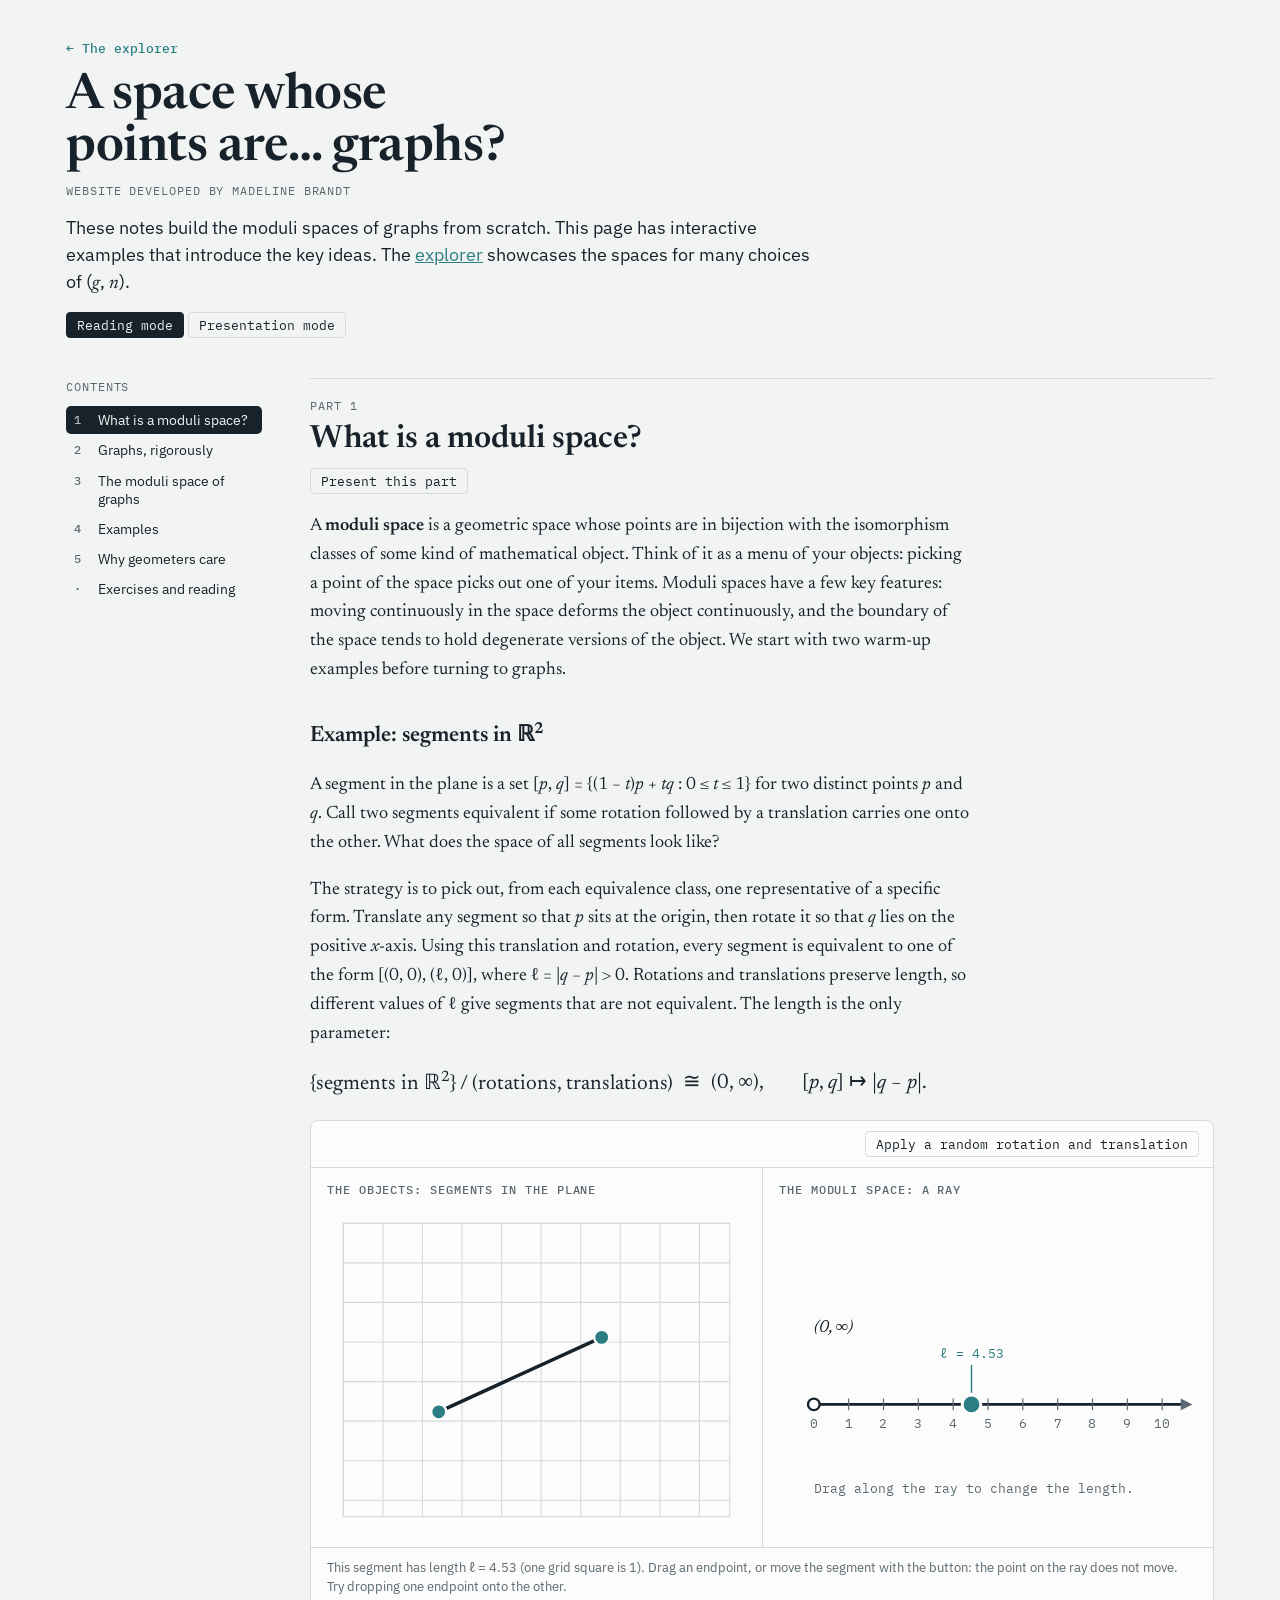
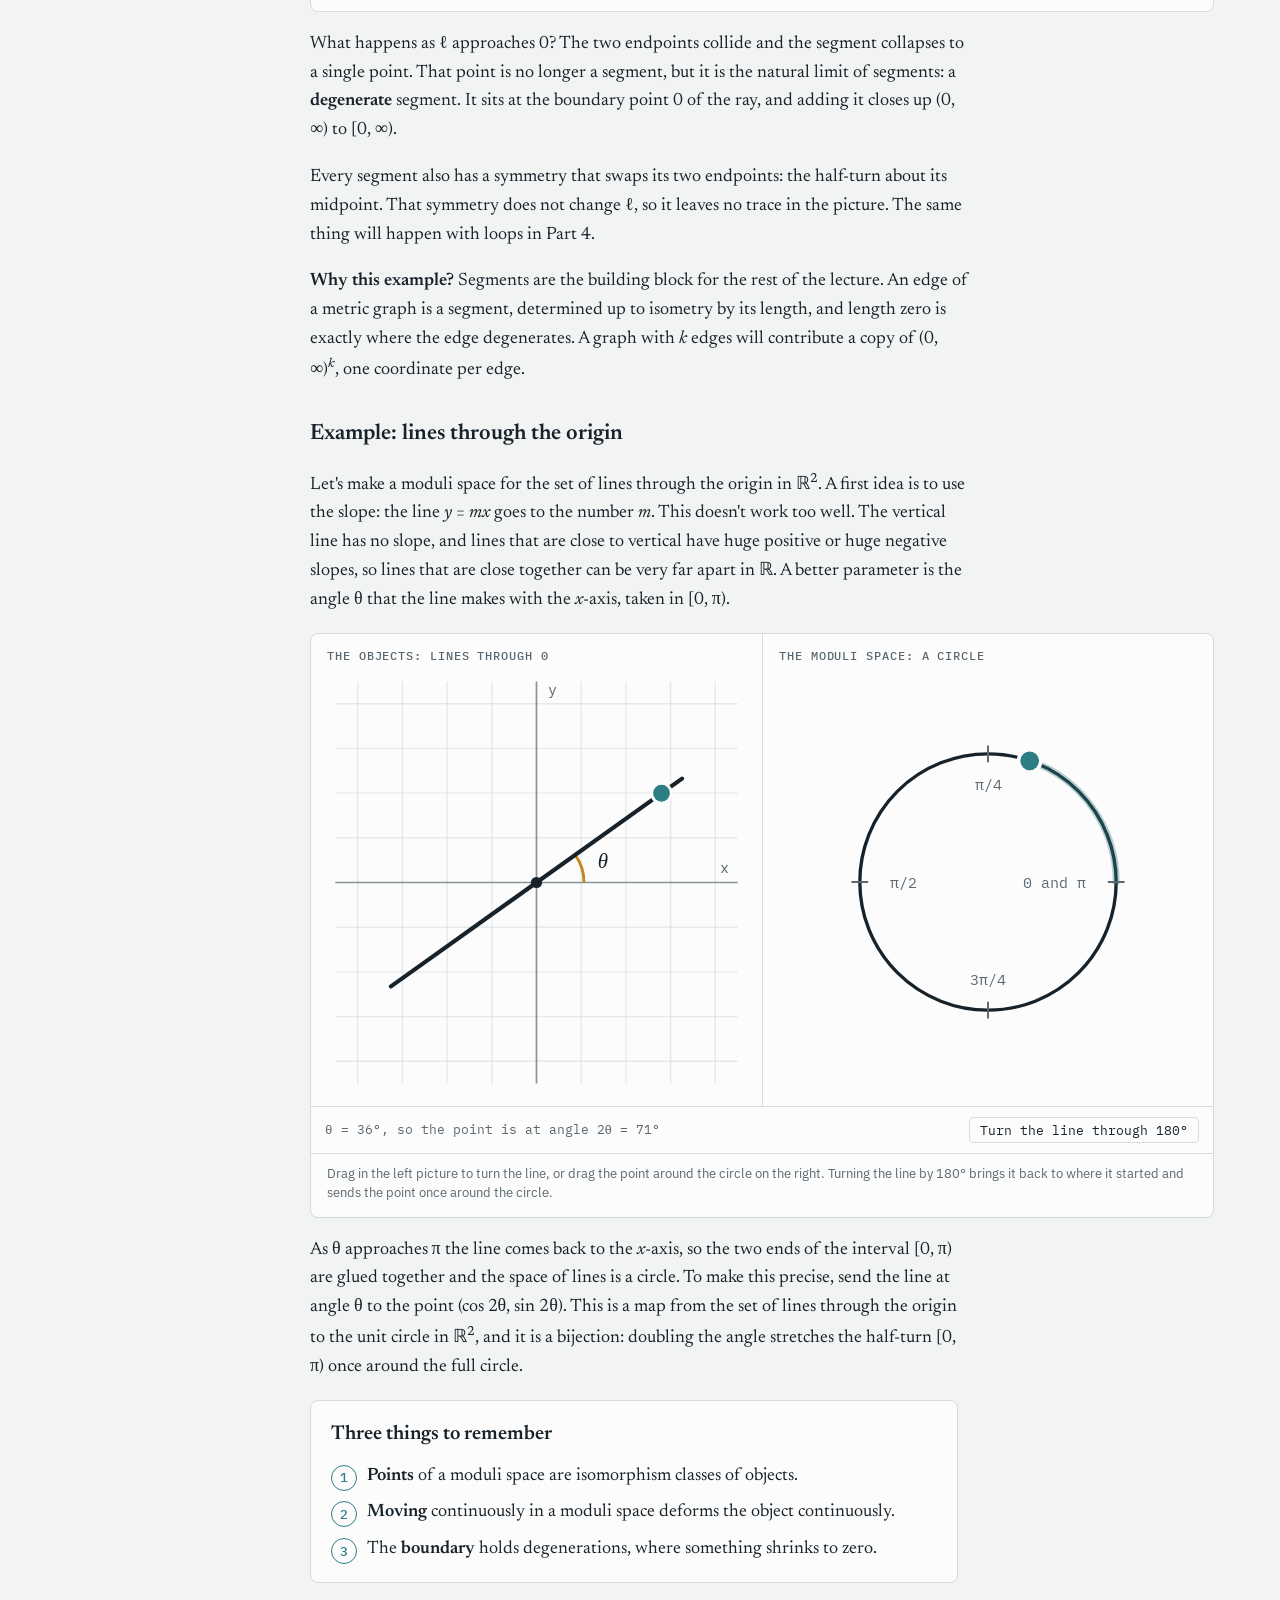
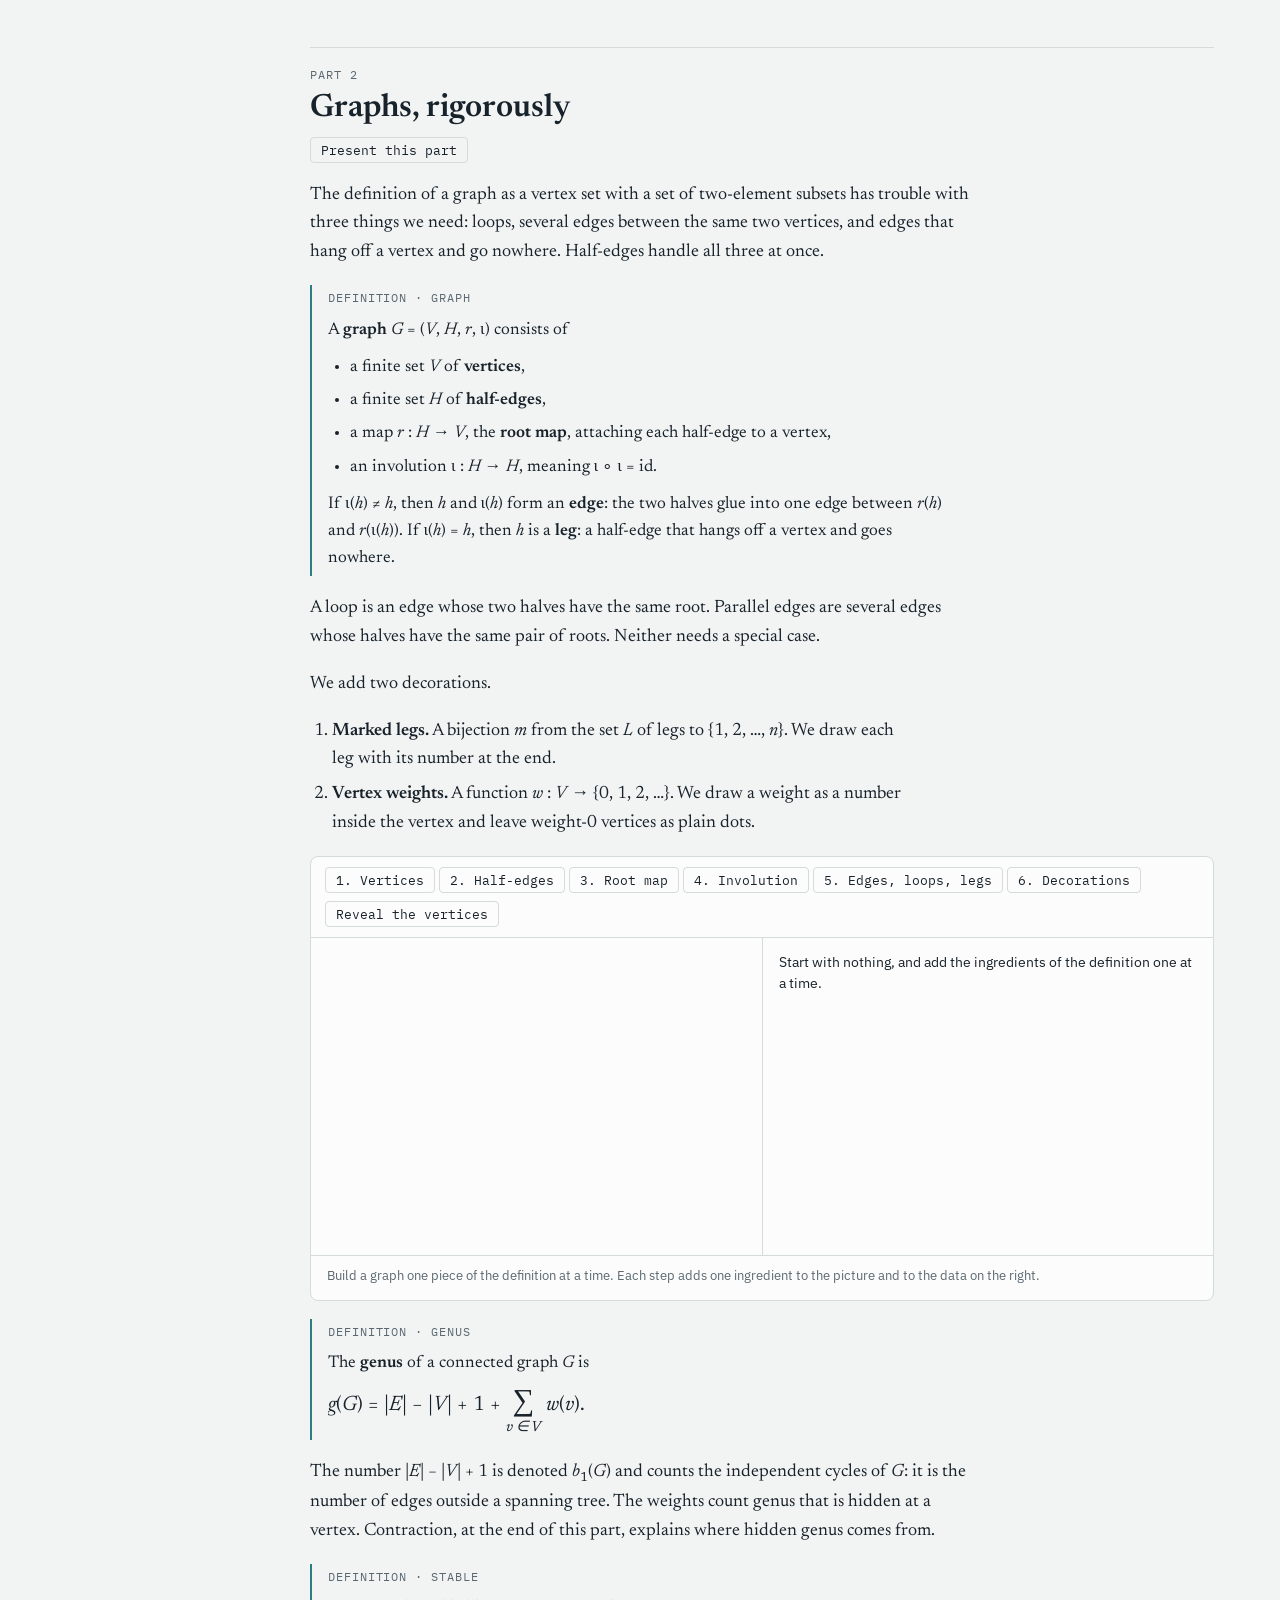
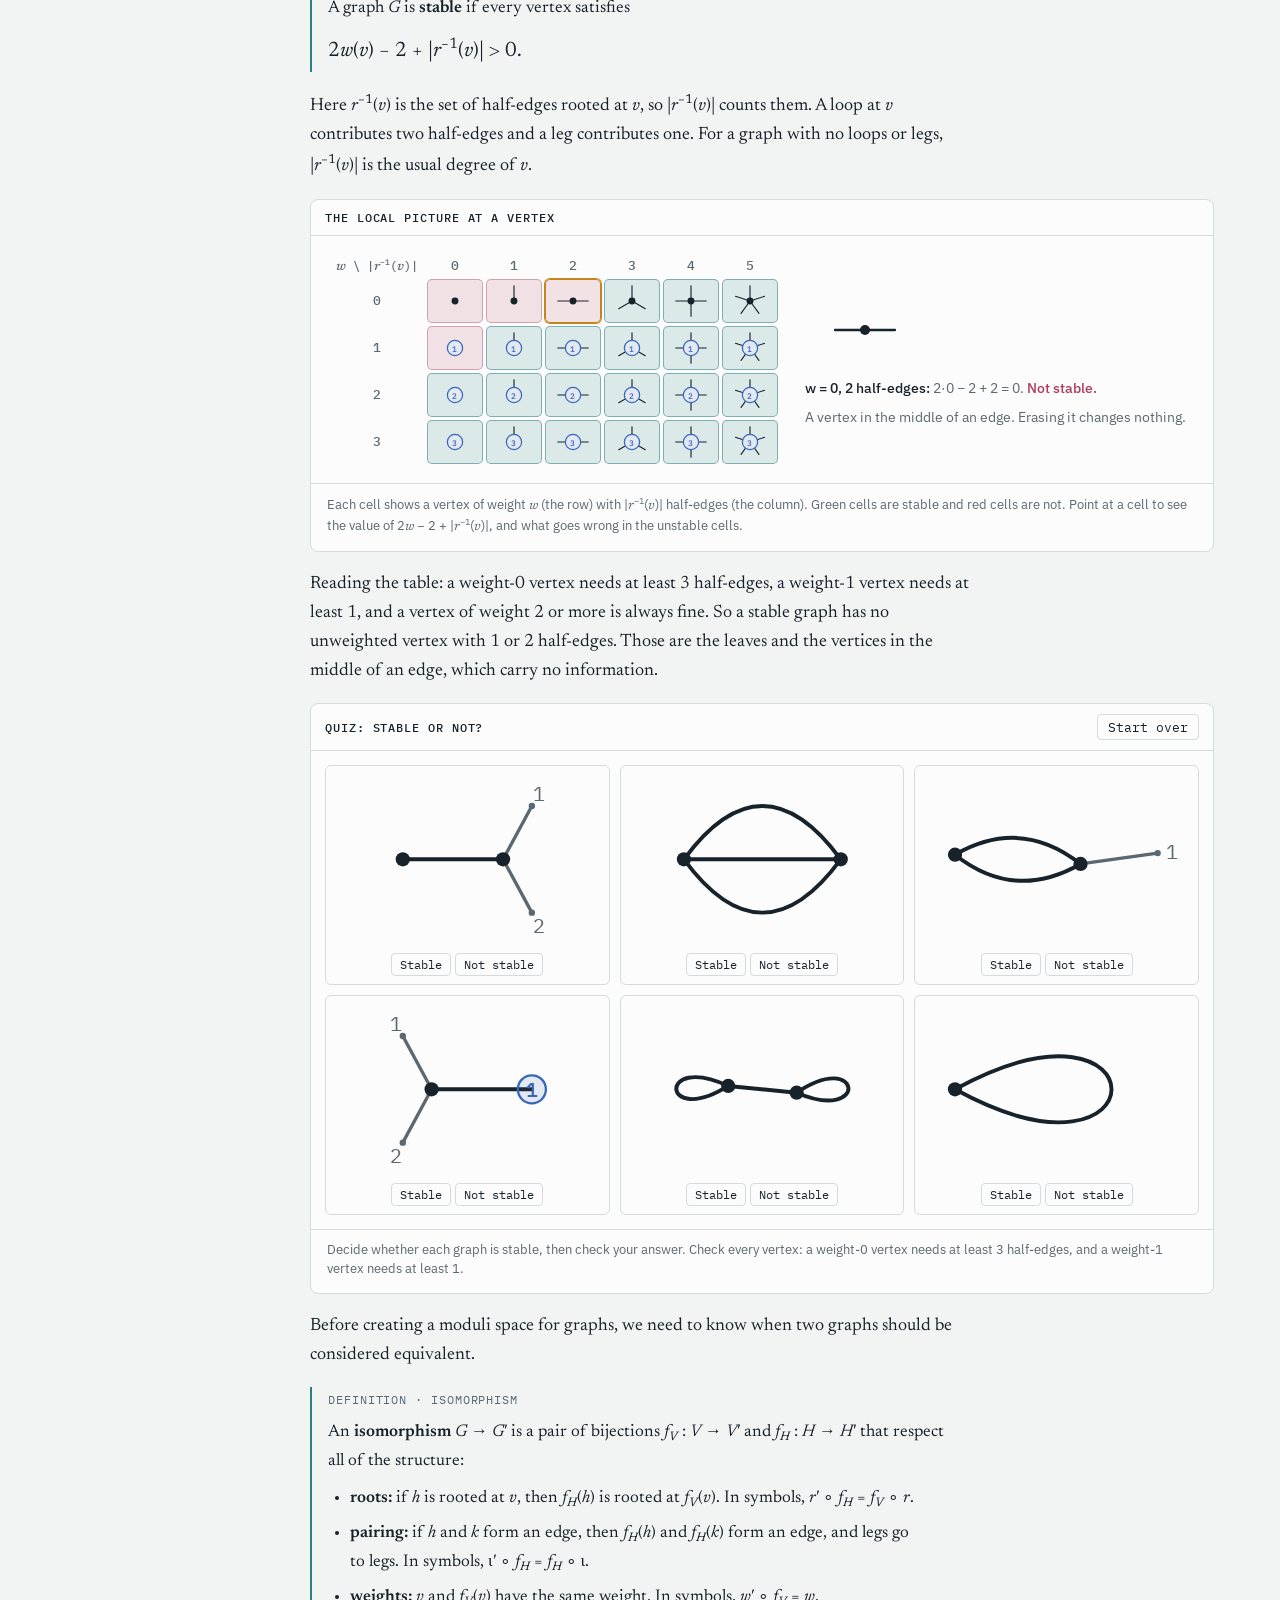
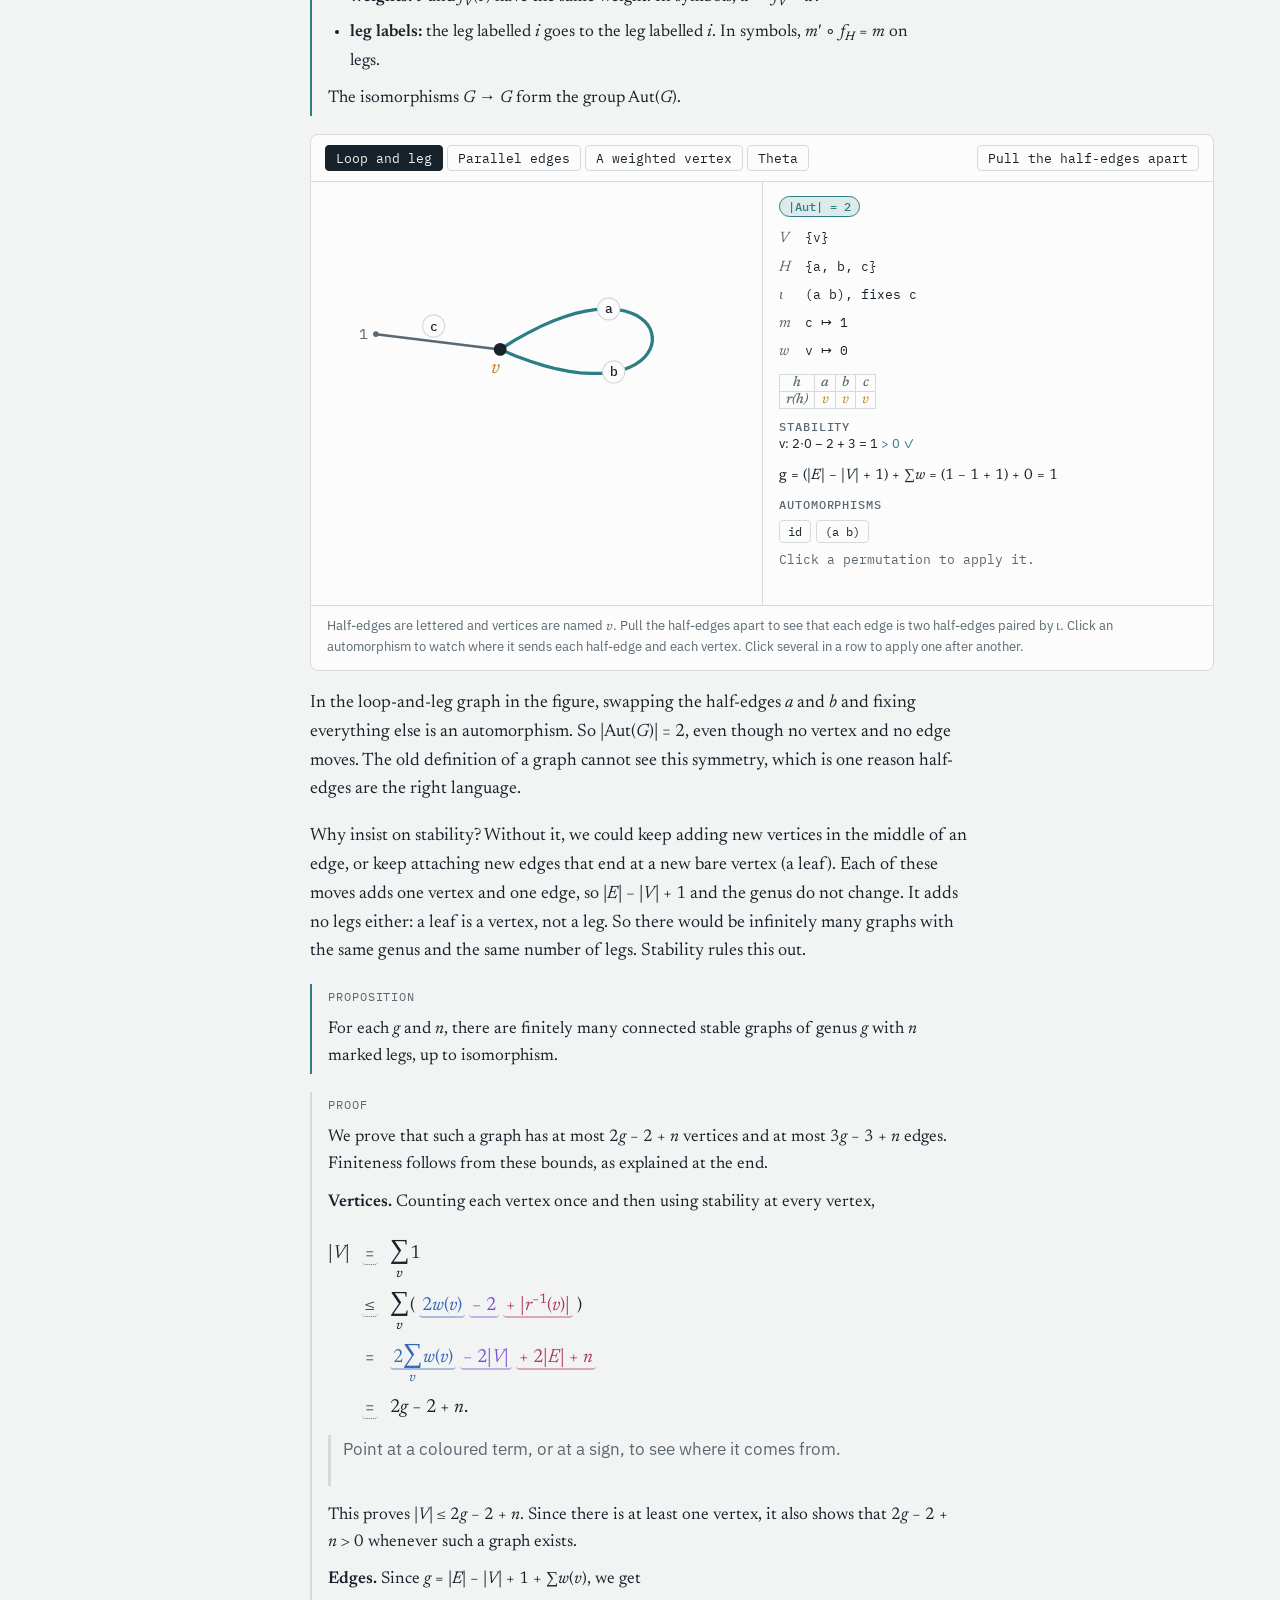
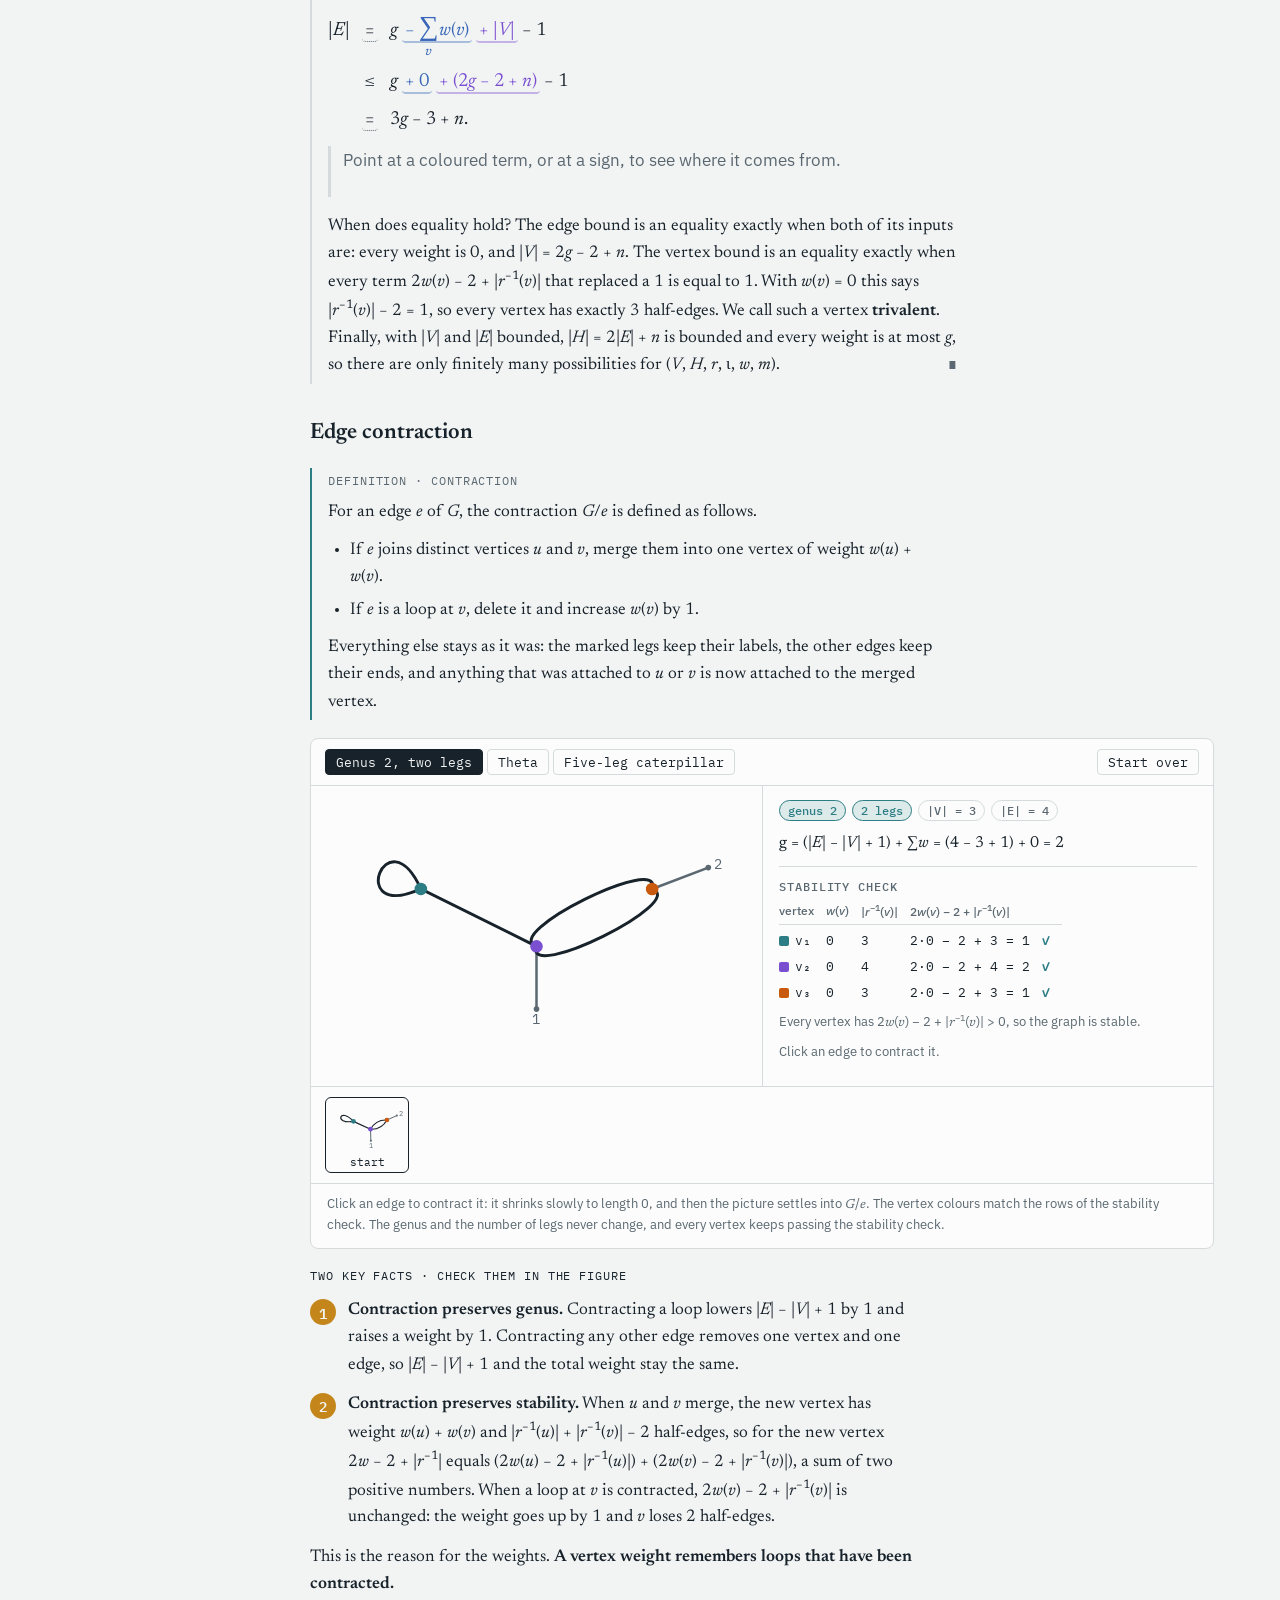
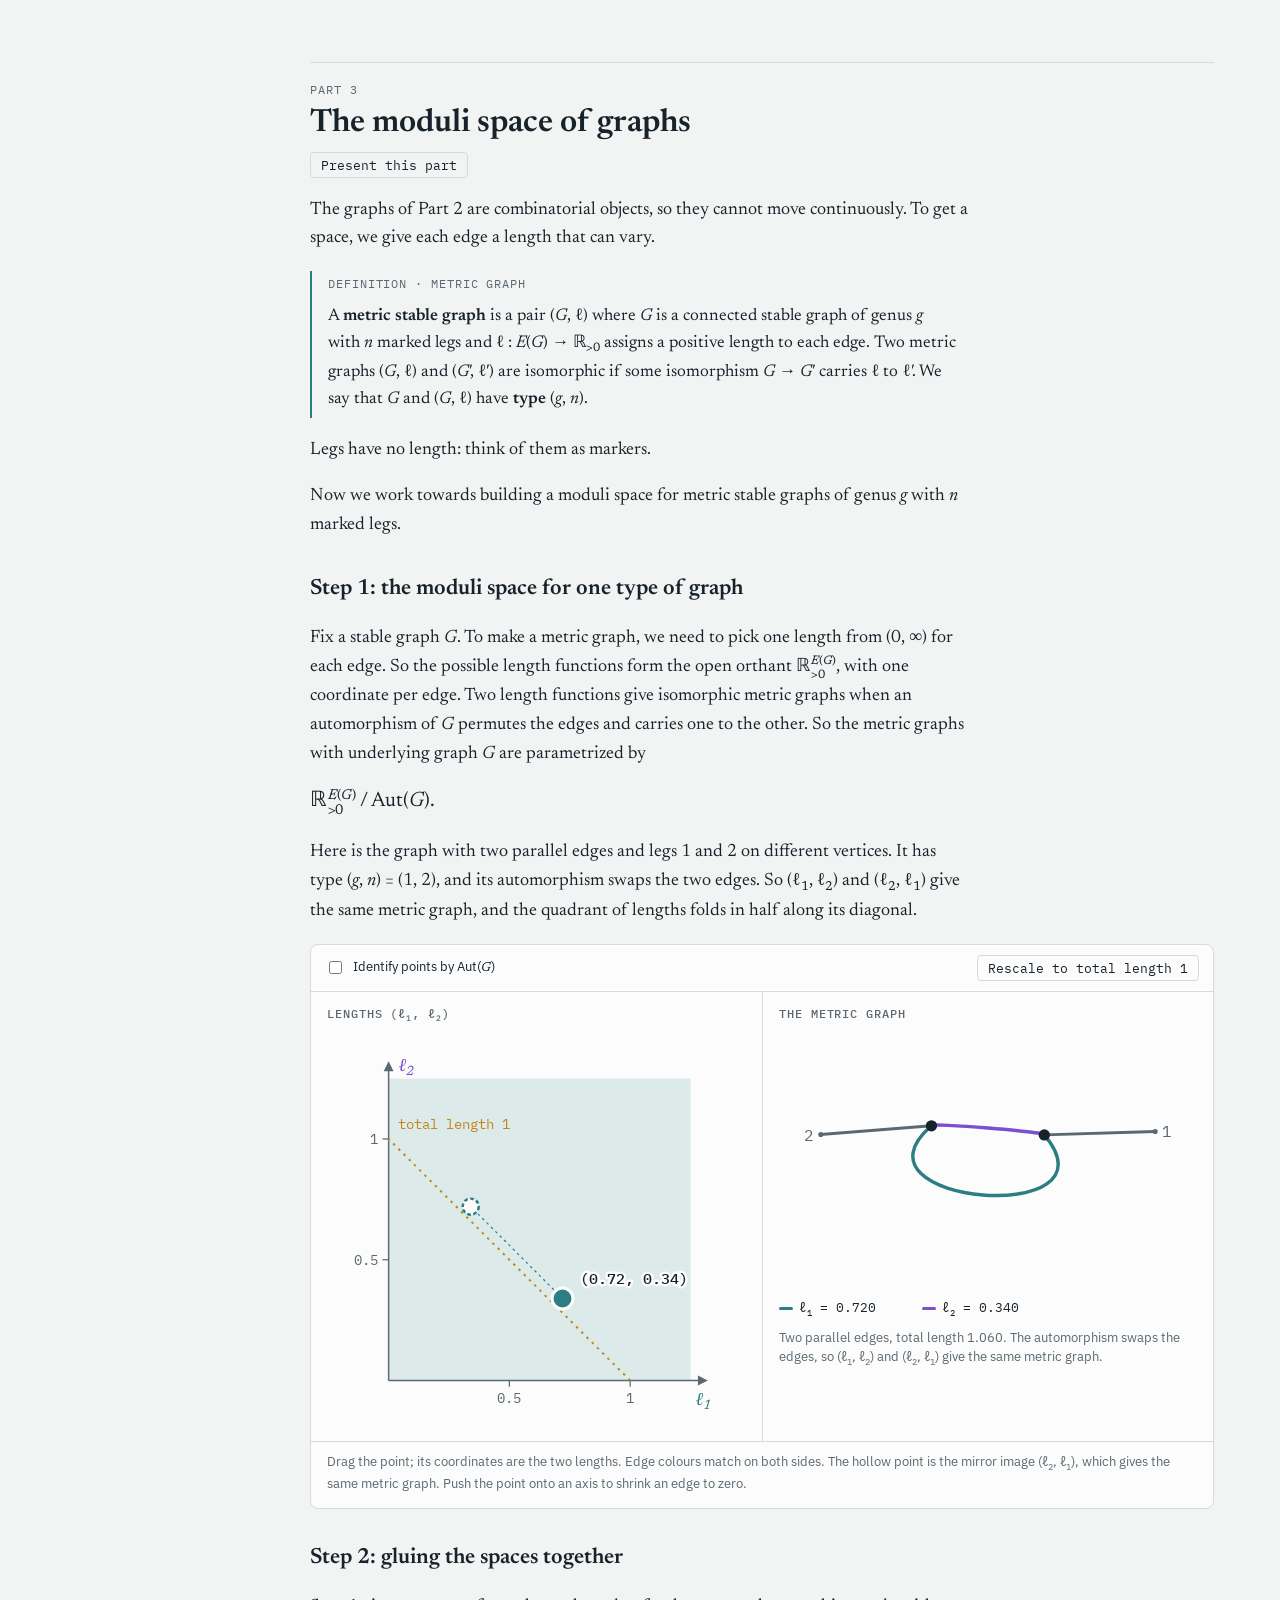
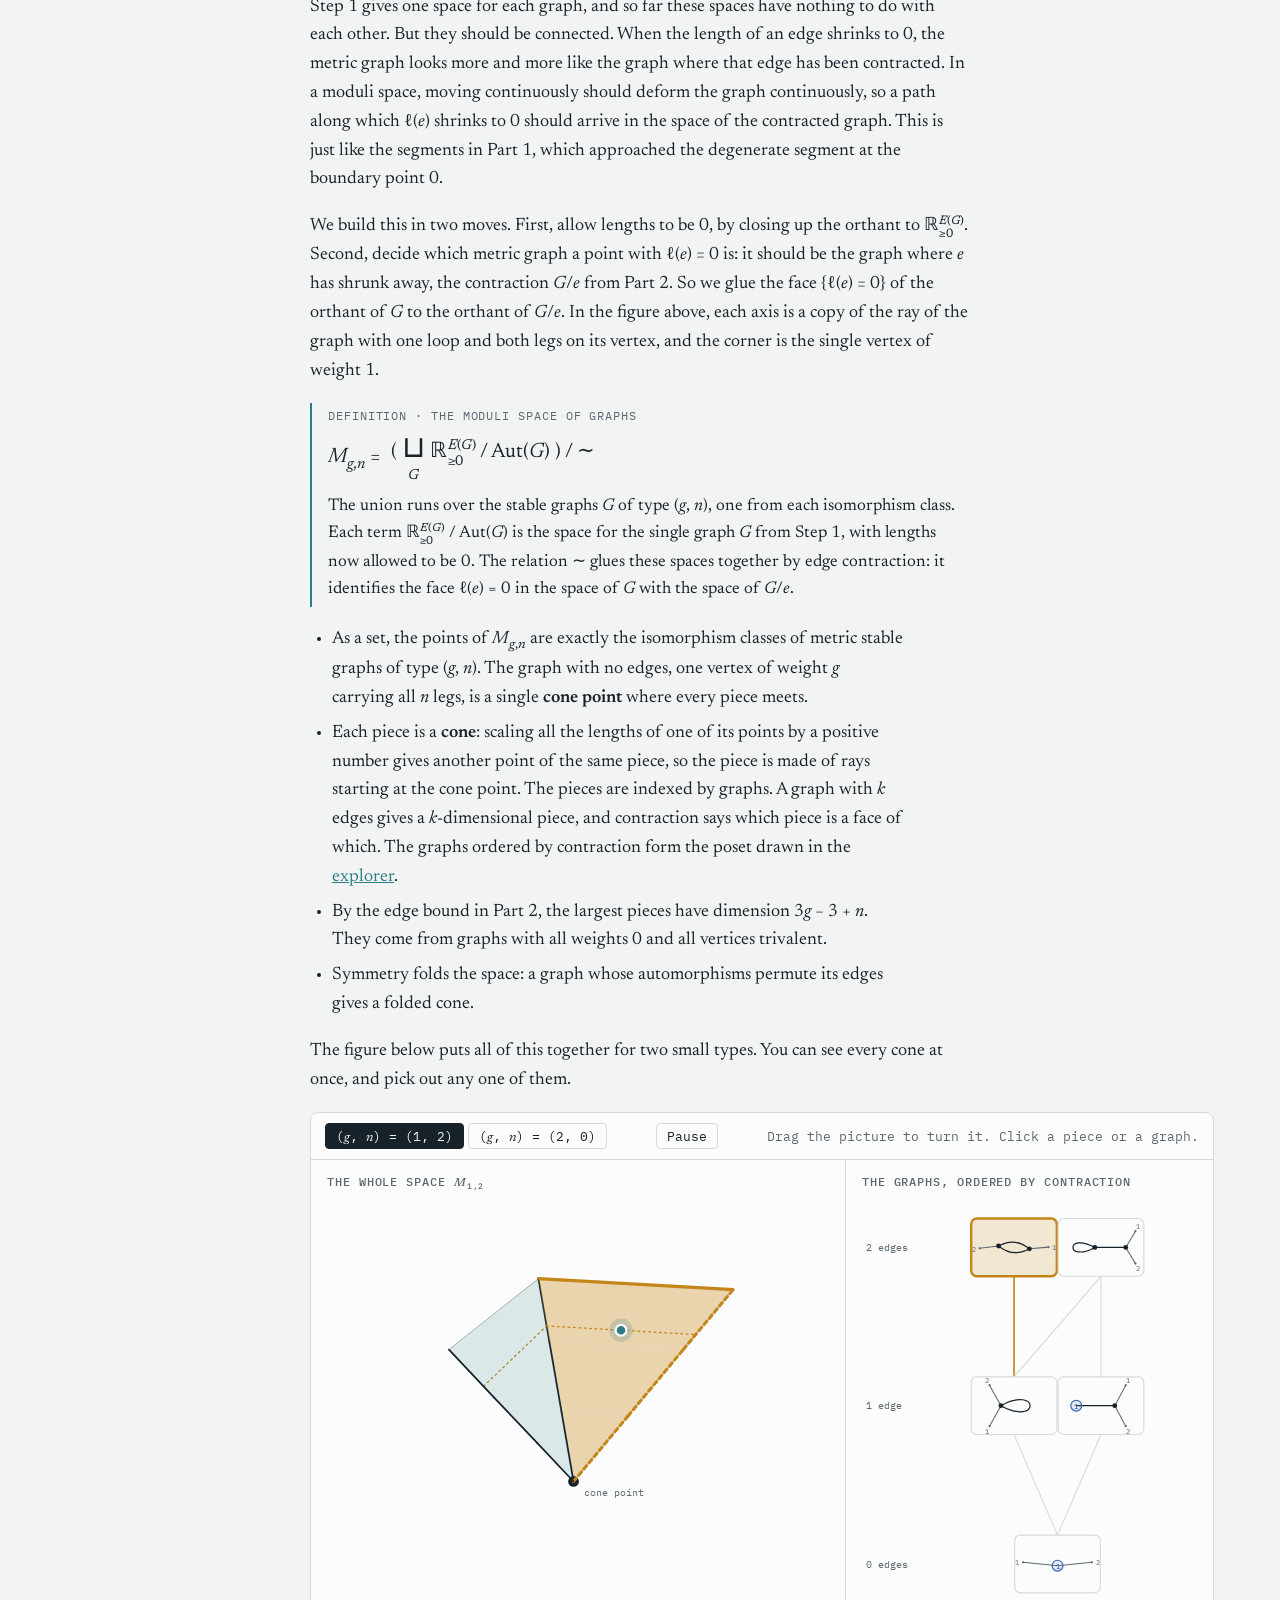
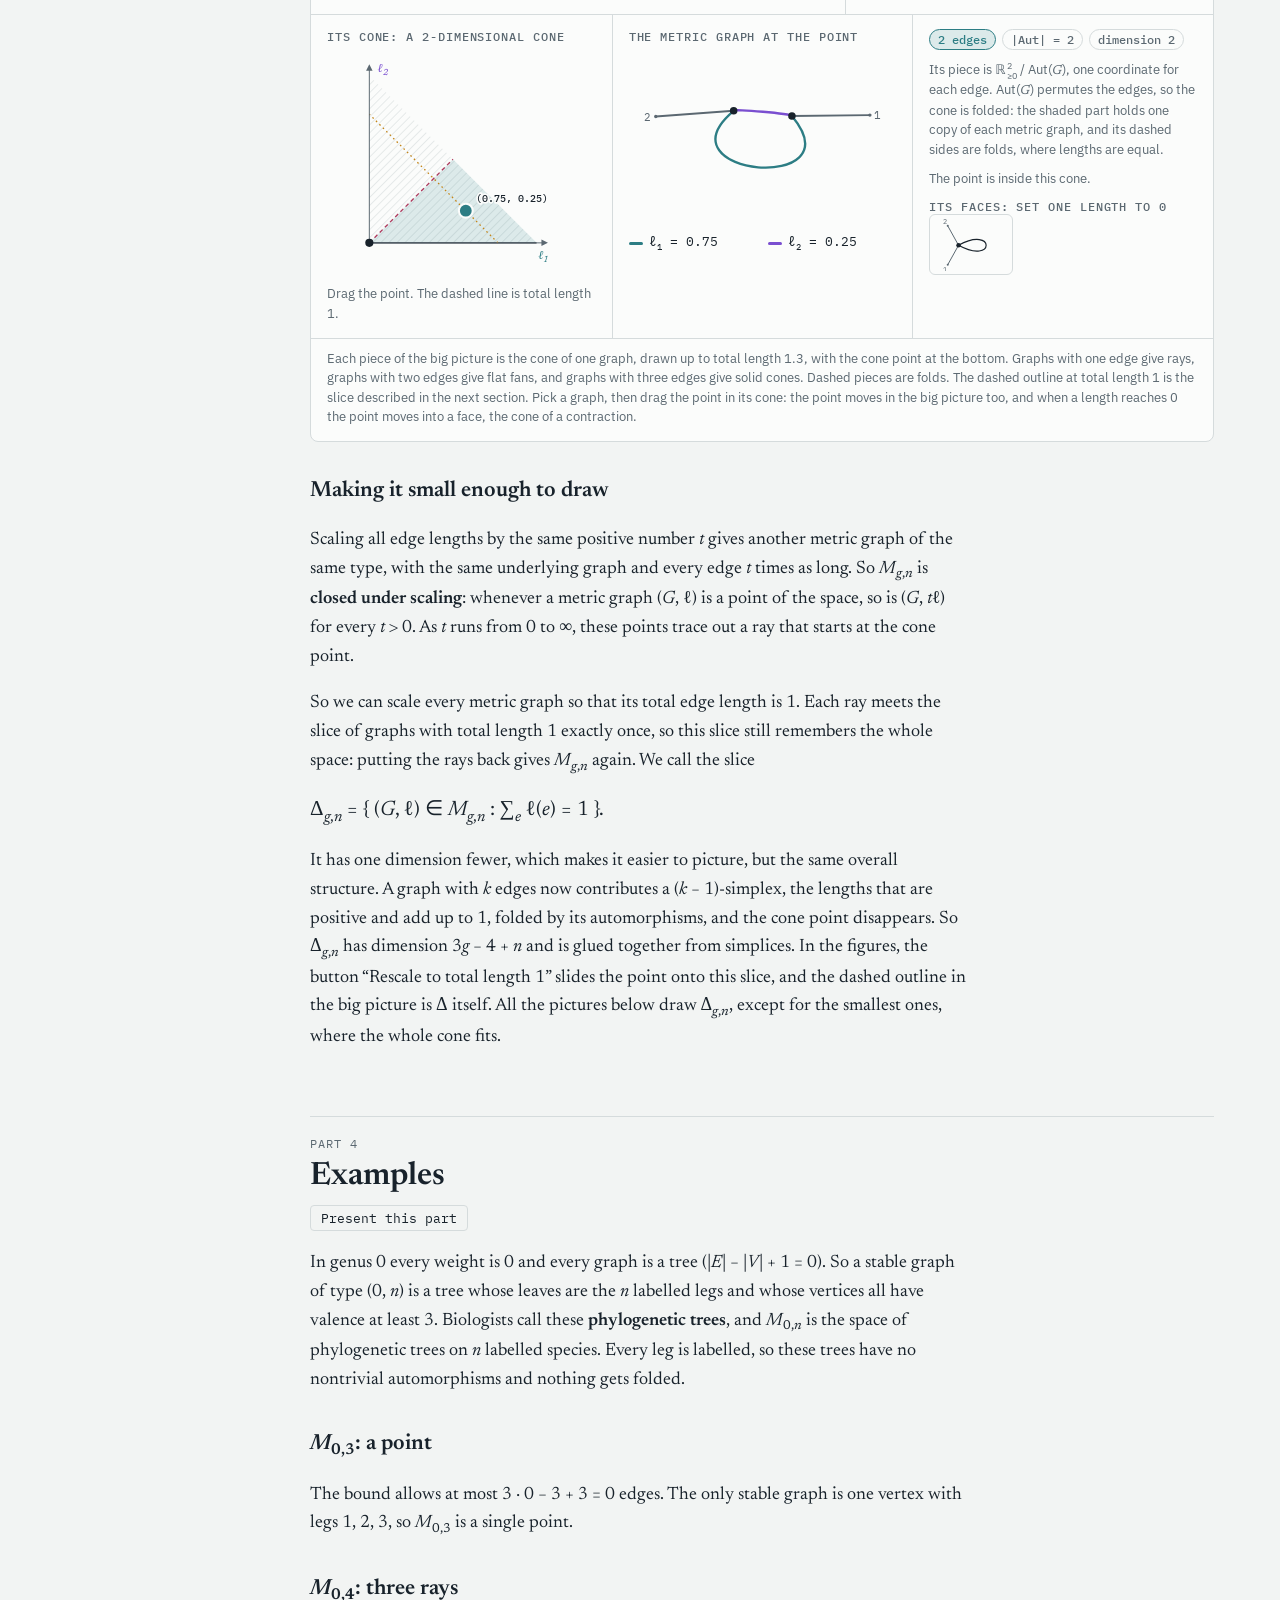
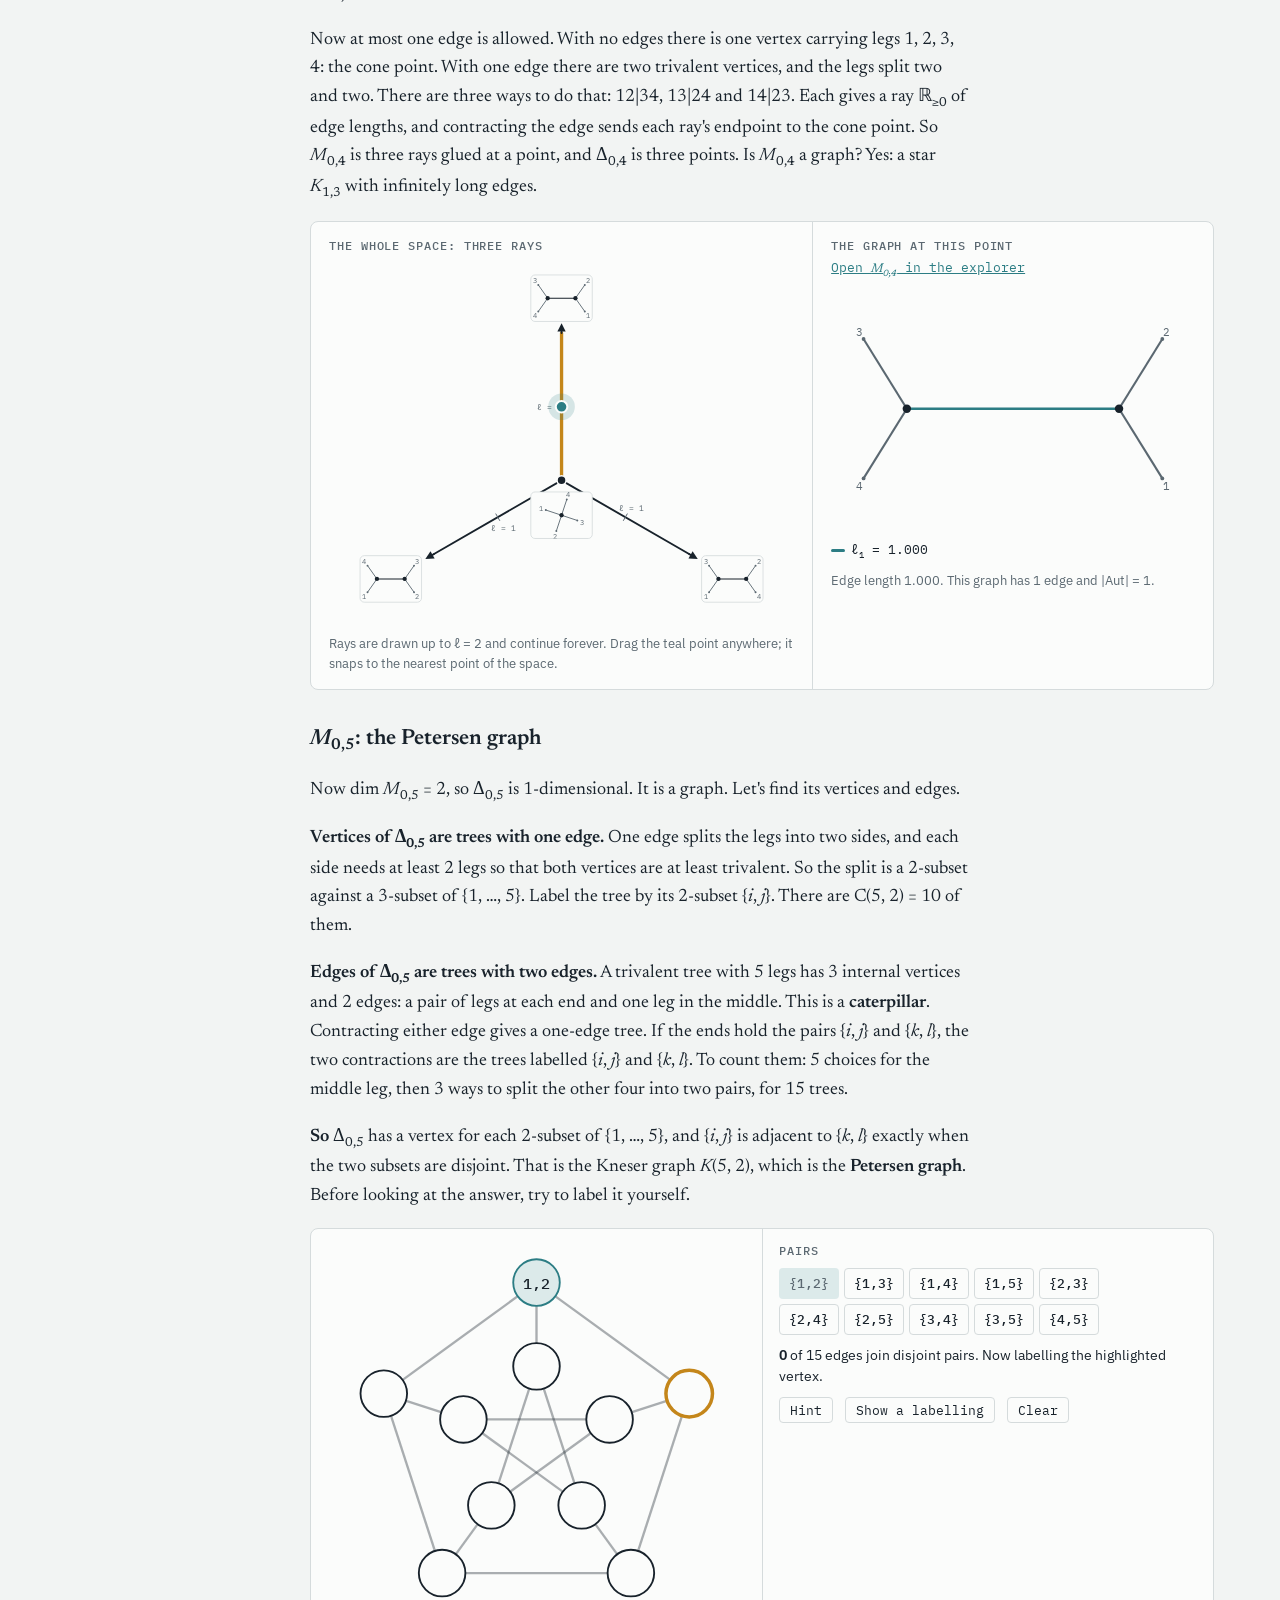
==== lecture.html @ 42dd5ac2 "Revise Parts 1-2 of the lecture after review - Move the byline under the title on both pages - Segme" ====
<!doctype html>
<html lang="en">
<head>
<meta charset="utf-8">
<meta name="viewport" content="width=device-width, initial-scale=1, viewport-fit=cover">
<title>Moduli Spaces of Graphs · Notes</title>
<meta name="claude:viewport-fit-sides" content="cover">
<meta name="description" content="Lecture notes: what a moduli space is, graphs via half-edges, stability and finiteness, the moduli space of metric graphs, and worked examples including the Petersen graph.">
<link rel="preconnect" href="https://fonts.googleapis.com">
<link rel="preconnect" href="https://fonts.gstatic.com" crossorigin>
<link rel="stylesheet" href="https://fonts.googleapis.com/css2?family=Newsreader:ital,opsz,wght@0,6..72,400;0,6..72,600;1,6..72,400&family=IBM+Plex+Sans:wght@400;500;600&family=IBM+Plex+Mono:wght@400;500&display=swap">
<link rel="stylesheet" href="style.css?v=11">
<link rel="stylesheet" href="lecture.css?v=11">
<link rel="stylesheet" href="deck.css?v=5">
</head>
<body>
<div class="wrap notes-wrap">
  <header class="notes-head">
    <a class="back" href="index.html">← The explorer</a>
    <h1>A space whose points are… graphs?</h1>
    <div class="eyebrow byline">Website developed by Madeline Brandt</div>
    <p class="lede">These notes build the moduli spaces of graphs from scratch. This page has interactive examples that introduce the key ideas. The <a href="index.html">explorer</a> showcases the spaces for many choices of (<em class="m">g</em>, <em class="m">n</em>).</p>
    <div class="mode-switch seg-ctl" role="group" aria-label="View">
      <button type="button" class="segbtn" id="mode-read" aria-pressed="true">Reading mode</button>
      <button type="button" class="segbtn" id="mode-present" aria-pressed="false">Presentation mode</button>
    </div>
  </header>

  <div class="notes">
    <nav class="toc" aria-label="Contents">
      <div class="eyebrow">Contents</div>
      <ol>
        <li><a href="#part1"><span>1</span>What is a moduli space?</a></li>
        <li><a href="#part2"><span>2</span>Graphs, rigorously</a></li>
        <li><a href="#part3"><span>3</span>The moduli space of graphs</a></li>
        <li><a href="#part4"><span>4</span>Examples</a></li>
        <li><a href="#part5"><span>5</span>Why geometers care</a></li>
        <li><a href="#exercises"><span>·</span>Exercises and reading</a></li>
      </ol>
    </nav>

    <article class="prose">

      <!-- ================= PART 1 ================= -->
      <section id="part1" class="part" aria-labelledby="h-part1">
        <div class="part-head"><div class="eyebrow">Part 1</div><h2 id="h-part1">What is a moduli space?</h2></div>
        <p>A <b>moduli space</b> is a geometric space whose points are in bijection with the isomorphism classes of some kind of mathematical object. Think of it as a menu of your objects: picking a point of the space picks out one of your items. Moduli spaces have a few key features: moving continuously in the space deforms the object continuously, and the boundary of the space tends to hold degenerate versions of the object. We start with two warm-up examples before turning to graphs.</p>

        <h3>Example: segments in ℝ<sup>2</sup></h3>
        <p>A segment in the plane is a set [<em class="m">p</em>, <em class="m">q</em>] = {(1 − <em class="m">t</em>)<em class="m">p</em> + <em class="m">tq</em> : 0 ≤ <em class="m">t</em> ≤ 1} for two distinct points <em class="m">p</em> and <em class="m">q</em>. Call two segments equivalent if some rotation followed by a translation carries one onto the other. What does the space of all segments look like?</p>
        <p>The strategy is to pick out, from each equivalence class, one representative of a specific form. Translate any segment so that <em class="m">p</em> sits at the origin, then rotate it so that <em class="m">q</em> lies on the positive <em class="m">x</em>-axis. Using this translation and rotation, every segment is equivalent to one of the form [(0, 0), (ℓ, 0)], where ℓ = |<em class="m">q</em> − <em class="m">p</em>| &gt; 0. Rotations and translations preserve length, so different values of ℓ give segments that are not equivalent. The length is the only parameter:</p>
        <div class="display">
          <span>{segments in ℝ<sup>2</sup>} / (rotations, translations)</span><span>≅</span><span>(0, ∞),</span>
          <span class="gap"></span><span>[<i>p</i>, <i>q</i>] ↦ |<i>q</i> − <i>p</i>|.</span>
        </div>

        <figure class="fig" id="w-seg">
          <div class="fig-bar end-top">
            <button type="button" class="btn-quiet" id="seg-move">Apply a random rotation and translation</button>
          </div>
          <div class="fig-pair">
            <div><h4>The objects: segments in the plane</h4><svg id="seg-plane" class="drag-svg" viewBox="0 0 360 280" role="application" aria-label="A segment in the plane. Drag an endpoint."></svg></div>
            <div><h4>The moduli space: a ray</h4><svg id="seg-space" class="drag-svg" viewBox="0 0 360 280" role="application" aria-label="The moduli space of segments: a ray. Drag the point."></svg></div>
          </div>
          <figcaption class="fig-cap" id="seg-cap"></figcaption>
        </figure>

        <p>What happens as ℓ approaches 0? The two endpoints collide and the segment collapses to a single point. That point is no longer a segment, but it is the natural limit of segments: a <b>degenerate</b> segment. It sits at the boundary point 0 of the ray, and adding it closes up (0, ∞) to [0, ∞).</p>
        <p>Every segment also has a symmetry that swaps its two endpoints: the half-turn about its midpoint. That symmetry does not change ℓ, so it leaves no trace in the picture. The same thing will happen with loops in Part 4.</p>
        <p><b>Why this example?</b> Segments are the building block for the rest of the lecture. An edge of a metric graph is a segment, determined up to isometry by its length, and length zero is exactly where the edge degenerates. A graph with <em class="m">k</em> edges will contribute a copy of (0, ∞)<sup><em class="m">k</em></sup>, one coordinate per edge.</p>

        <h3>Example: lines through the origin</h3>
        <p>Let's make a moduli space for the set of lines through the origin in ℝ<sup>2</sup>. A first idea is to use the slope: the line <em class="m">y</em> = <em class="m">mx</em> goes to the number <em class="m">m</em>. This doesn't work too well. The vertical line has no slope, and lines that are close to vertical have huge positive or huge negative slopes, so lines that are close together can be very far apart in ℝ. A better parameter is the angle θ that the line makes with the <em class="m">x</em>-axis, taken in [0, π).</p>

        <figure class="fig" id="w-lines">
          <div class="fig-pair">
            <div><h4>The objects: lines through 0</h4><svg id="lines-plane" class="drag-svg" viewBox="0 0 300 300" role="slider" tabindex="0" aria-label="A line through the origin. Drag to rotate it, or use the arrow keys." aria-valuemin="0" aria-valuemax="180"></svg></div>
            <div><h4>The moduli space: a circle</h4><svg id="lines-space" class="drag-svg" viewBox="0 0 300 300" role="slider" tabindex="0" aria-label="The circle of lines. Drag the point around the circle, or use the arrow keys." aria-valuemin="0" aria-valuemax="360"></svg></div>
          </div>
          <div class="fig-bar end"><span class="fig-read" id="lines-read"></span><button type="button" class="btn-quiet" id="lines-spin">Turn the line through 180°</button></div>
          <figcaption class="fig-cap">Drag in the left picture to turn the line, or drag the point around the circle on the right. Turning the line by 180° brings it back to where it started and sends the point once around the circle.</figcaption>
        </figure>

        <p>As θ approaches π the line comes back to the <em class="m">x</em>-axis, so the two ends of the interval [0, π) are glued together and the space of lines is a circle. To make this precise, send the line at angle θ to the point (cos 2θ, sin 2θ). This is a map from the set of lines through the origin to the unit circle in ℝ<sup>2</sup>, and it is a bijection: doubling the angle stretches the half-turn [0, π) once around the full circle.</p>

        <div class="board4" aria-labelledby="h-four">
          <h3 id="h-four">Three things to remember</h3>
          <ol>
            <li><b>Points</b> of a moduli space are isomorphism classes of objects.</li>
            <li><b>Moving</b> continuously in a moduli space deforms the object continuously.</li>
            <li>The <b>boundary</b> holds degenerations, where something shrinks to zero.</li>
          </ol>
        </div>
      </section>

      <!-- ================= PART 2 ================= -->
      <section id="part2" class="part" aria-labelledby="h-part2">
        <div class="part-head"><div class="eyebrow">Part 2</div><h2 id="h-part2">Graphs, rigorously</h2></div>
        <p>The definition of a graph as a vertex set with a set of two-element subsets has trouble with three things we need: loops, several edges between the same two vertices, and edges that hang off a vertex and go nowhere. Half-edges handle all three at once.</p>

        <div class="theorem">
          <div class="eyebrow">Definition · graph</div>
          <p>A <b>graph</b> <em class="m">G</em> = (<em class="m">V</em>, <em class="m">H</em>, <em class="m">r</em>, ι) consists of</p>
          <ul>
            <li>a finite set <em class="m">V</em> of <b>vertices</b>,</li>
            <li>a finite set <em class="m">H</em> of <b>half-edges</b>,</li>
            <li>a map <em class="m">r</em> : <em class="m">H</em> → <em class="m">V</em>, the <b>root map</b>, attaching each half-edge to a vertex,</li>
            <li>an involution ι : <em class="m">H</em> → <em class="m">H</em>, meaning ι ∘ ι = id.</li>
          </ul>
          <p>If ι(<em class="m">h</em>) ≠ <em class="m">h</em>, then <em class="m">h</em> and ι(<em class="m">h</em>) form an <b>edge</b>: the two halves glue into one edge between <em class="m">r</em>(<em class="m">h</em>) and <em class="m">r</em>(ι(<em class="m">h</em>)). If ι(<em class="m">h</em>) = <em class="m">h</em>, then <em class="m">h</em> is a <b>leg</b>: a half-edge that hangs off a vertex and goes nowhere.</p>
        </div>
        <p>A loop is an edge whose two halves have the same root. Parallel edges are several edges whose halves have the same pair of roots. Neither needs a special case.</p>
        <p>We add two decorations.</p>
        <ol class="plain">
          <li><b>Marked legs.</b> A bijection <em class="m">m</em> from the set <em class="m">L</em> of legs to {1, 2, …, <em class="m">n</em>}. We draw each leg with its number at the end.</li>
          <li><b>Vertex weights.</b> A function <em class="m">w</em> : <em class="m">V</em> → {0, 1, 2, …}. We draw a weight as a number inside the vertex and leave weight-0 vertices as plain dots.</li>
        </ol>

        <figure class="fig" id="w-build">
          <div class="fig-bar">
            <div class="seg-ctl" role="group" aria-label="Steps" id="build-steps"></div>
            <button type="button" class="btn-quiet" id="build-next">Reveal the vertices</button>
          </div>
          <div class="fig-pair build">
            <div><svg id="build-svg" viewBox="0 0 420 290" role="img" aria-label="A graph built one piece at a time"></svg></div>
            <div class="build-data" id="build-data" aria-live="polite"></div>
          </div>
          <figcaption class="fig-cap">Build a graph one piece of the definition at a time. Each step adds one ingredient to the picture and to the data on the right.</figcaption>
        </figure>

        <div class="theorem">
          <div class="eyebrow">Definition · genus</div>
          <p>The <b>genus</b> of a connected graph <em class="m">G</em> is</p>
          <div class="display"><span><i>g</i>(<i>G</i>) = |<i>E</i>| − |<i>V</i>| + 1 + <span class="bigop">∑<small>v ∈ V</small></span> <i>w</i>(<i>v</i>).</span></div>
        </div>
        <p>The number |<em class="m">E</em>| − |<em class="m">V</em>| + 1 is denoted <em class="m">b</em><sub>1</sub>(<em class="m">G</em>) and counts the independent cycles of <em class="m">G</em>: it is the number of edges outside a spanning tree. The weights count genus that is hidden at a vertex. Contraction, at the end of this part, explains where hidden genus comes from.</p>

        <div class="theorem">
          <div class="eyebrow">Definition · stable</div>
          <p>A graph <em class="m">G</em> is <b>stable</b> if every vertex satisfies</p>
          <div class="display"><span>2<i>w</i>(<i>v</i>) − 2 + |<i>r</i><sup>−1</sup>(<i>v</i>)| &gt; 0.</span></div>
        </div>
        <p>Here <em class="m">r</em><sup>−1</sup>(<em class="m">v</em>) is the set of half-edges rooted at <em class="m">v</em>, so |<em class="m">r</em><sup>−1</sup>(<em class="m">v</em>)| counts them. A loop at <em class="m">v</em> contributes two half-edges and a leg contributes one. For a graph with no loops or legs, |<em class="m">r</em><sup>−1</sup>(<em class="m">v</em>)| is the usual degree of <em class="m">v</em>.</p>
        <figure class="fig" id="w-stab">
          <div class="fig-bar"><h4>The local picture at a vertex</h4></div>
          <div class="stab-wrap">
            <div class="scroll"><table class="stab" id="stab-table" aria-label="2w − 2 + |r⁻¹(v)| for small weights and numbers of half-edges"></table></div>
            <div class="stab-read" id="stab-read" aria-live="polite"></div>
          </div>
          <figcaption class="fig-cap">Each cell shows a vertex of weight <em class="m">w</em> (the row) with |<em class="m">r</em><sup>−1</sup>(<em class="m">v</em>)| half-edges (the column). Green cells are stable and red cells are not. Point at a cell to see the value of 2<em class="m">w</em> − 2 + |<em class="m">r</em><sup>−1</sup>(<em class="m">v</em>)|, and what goes wrong in the unstable cells.</figcaption>
        </figure>
        <p>Reading the table: a weight-0 vertex needs at least 3 half-edges, a weight-1 vertex needs at least 1, and a vertex of weight 2 or more is always fine. So a stable graph has no unweighted vertex with 1 or 2 half-edges. Those are the leaves and the vertices in the middle of an edge, which carry no information.</p>

        <figure class="fig" id="w-quiz">
          <div class="fig-bar">
            <h4>Quiz: stable or not?</h4>
            <span class="fig-read" id="quiz-score" aria-live="polite"></span>
            <button type="button" class="btn-quiet" id="quiz-reset">Start over</button>
          </div>
          <div class="quiz" id="quiz"></div>
          <figcaption class="fig-cap">Decide whether each graph is stable, then check your answer. Check every vertex: a weight-0 vertex needs at least 3 half-edges, and a weight-1 vertex needs at least 1.</figcaption>
        </figure>

        <p>Before creating a moduli space for graphs, we need to know when two graphs should be considered equivalent.</p>

        <div class="theorem">
          <div class="eyebrow">Definition · isomorphism</div>
          <p>An <b>isomorphism</b> <em class="m">G</em> → <em class="m">G</em>′ is a pair of bijections <em class="m">f<sub>V</sub></em> : <em class="m">V</em> → <em class="m">V</em>′ and <em class="m">f<sub>H</sub></em> : <em class="m">H</em> → <em class="m">H</em>′ that respect all of the structure:</p>
          <ul>
            <li><b>roots:</b> if <em class="m">h</em> is rooted at <em class="m">v</em>, then <em class="m">f<sub>H</sub></em>(<em class="m">h</em>) is rooted at <em class="m">f<sub>V</sub></em>(<em class="m">v</em>). In symbols, <em class="m">r</em>′ ∘ <em class="m">f<sub>H</sub></em> = <em class="m">f<sub>V</sub></em> ∘ <em class="m">r</em>.</li>
            <li><b>pairing:</b> if <em class="m">h</em> and <em class="m">k</em> form an edge, then <em class="m">f<sub>H</sub></em>(<em class="m">h</em>) and <em class="m">f<sub>H</sub></em>(<em class="m">k</em>) form an edge, and legs go to legs. In symbols, ι′ ∘ <em class="m">f<sub>H</sub></em> = <em class="m">f<sub>H</sub></em> ∘ ι.</li>
            <li><b>weights:</b> <em class="m">v</em> and <em class="m">f<sub>V</sub></em>(<em class="m">v</em>) have the same weight. In symbols, <em class="m">w</em>′ ∘ <em class="m">f<sub>V</sub></em> = <em class="m">w</em>.</li>
            <li><b>leg labels:</b> the leg labelled <em class="m">i</em> goes to the leg labelled <em class="m">i</em>. In symbols, <em class="m">m</em>′ ∘ <em class="m">f<sub>H</sub></em> = <em class="m">m</em> on legs.</li>
          </ul>
          <p>The isomorphisms <em class="m">G</em> → <em class="m">G</em> form the group Aut(<em class="m">G</em>).</p>
        </div>
        <figure class="fig" id="w-anat">
          <div class="fig-bar">
            <div class="seg-ctl" role="group" aria-label="Example graph" id="anat-pick"></div>
            <button type="button" class="btn-quiet" id="anat-split" aria-pressed="false">Pull the half-edges apart</button>
          </div>
          <div class="fig-pair anat">
            <div><svg id="anat-svg" viewBox="0 0 360 250" role="img" aria-label="The example graph with its half-edges lettered"></svg></div>
            <div class="anat-data" id="anat-data" aria-live="polite"></div>
          </div>
          <figcaption class="fig-cap">Half-edges are lettered and vertices are named <em class="m">v</em>. Pull the half-edges apart to see that each edge is two half-edges paired by ι. Click an automorphism to watch where it sends each half-edge and each vertex. Click several in a row to apply one after another.</figcaption>
        </figure>
        <p>In the loop-and-leg graph in the figure, swapping the half-edges <em class="m">a</em> and <em class="m">b</em> and fixing everything else is an automorphism. So |Aut(<em class="m">G</em>)| = 2, even though no vertex and no edge moves. The old definition of a graph cannot see this symmetry, which is one reason half-edges are the right language.</p>

        <p>Why insist on stability? Without it, we could keep adding new vertices in the middle of an edge, or keep attaching new edges that end at a new bare vertex (a leaf). Each of these moves adds one vertex and one edge, so |<em class="m">E</em>| − |<em class="m">V</em>| + 1 and the genus do not change. It adds no legs either: a leaf is a vertex, not a leg. So there would be infinitely many graphs with the same genus and the same number of legs. Stability rules this out.</p>
        <div class="theorem">
          <div class="eyebrow">Proposition</div>
          <p>For each <em class="m">g</em> and <em class="m">n</em>, there are finitely many connected stable graphs of genus <em class="m">g</em> with <em class="m">n</em> marked legs, up to isomorphism.</p>
        </div>
        <div class="proof">
          <div class="eyebrow">Proof</div>
          <p>We prove that such a graph has at most 2<em class="m">g</em> − 2 + <em class="m">n</em> vertices and at most 3<em class="m">g</em> − 3 + <em class="m">n</em> edges. Finiteness follows from these bounds, as explained at the end.</p>
          <p><b>Vertices.</b> Counting each vertex once and then using stability at every vertex,</p>
          <div class="derive" data-default="Point at a coloured term, or at a sign, to see where it comes from.">
            <div class="rows">
              <div class="row"><span class="l">|<i>V</i>|</span><span class="rel"><span class="t t-count" data-k="count" tabindex="0" data-why="Adding 1 once for each vertex counts the vertices.">=</span></span><span class="r"><span class="bigop">∑<small>v</small></span>1</span></div>
              <div class="row"><span class="l"></span><span class="rel"><span class="t t-stab" data-k="stab" tabindex="0" data-why="Stability: each 2<i>w</i>(<i>v</i>) − 2 + |<i>r</i><sup>−1</sup>(<i>v</i>)| is a positive integer, so it is at least 1. Replacing each 1 by something at least as big can only make the sum bigger.">≤</span></span><span class="r"><span class="bigop">∑<small>v</small></span>( <span class="t t-w" data-k="w" tabindex="0" data-why="Adding up 2<i>w</i>(<i>v</i>) over all vertices gives twice the total weight.">2<i>w</i>(<i>v</i>)</span> <span class="t t-two" data-k="two" tabindex="0" data-why="The −2 appears once for each vertex, so these add up to −2|<i>V</i>|.">− 2</span> <span class="t t-half" data-k="half" tabindex="0" data-why="Every half-edge has exactly one root, so adding up |<i>r</i><sup>−1</sup>(<i>v</i>)| over all vertices counts each half-edge once. Each edge is two half-edges and each leg is one, so the total is 2|<i>E</i>| + <i>n</i>.">+ |<i>r</i><sup>−1</sup>(<i>v</i>)|</span> )</span></div>
              <div class="row"><span class="l"></span><span class="rel">=</span><span class="r"><span class="t t-w" data-k="w" tabindex="0">2<span class="bigop">∑<small>v</small></span><i>w</i>(<i>v</i>)</span> <span class="t t-two" data-k="two" tabindex="0">− 2|<i>V</i>|</span> <span class="t t-half" data-k="half" tabindex="0">+ 2|<i>E</i>| + <i>n</i></span></span></div>
              <div class="row"><span class="l"></span><span class="rel"><span class="t t-g" data-k="g" tabindex="0" data-why="Group the terms as 2(|<i>E</i>| − |<i>V</i>| + 1 + ∑<i>w</i>(<i>v</i>)) − 2 + <i>n</i>. The bracket is <i>g</i>, by the definition of genus.">=</span></span><span class="r">2<i>g</i> − 2 + <i>n</i>.</span></div>
            </div>
            <p class="why" aria-live="polite">Point at a coloured term, or at a sign, to see where it comes from.</p>
          </div>
          <p>This proves |<em class="m">V</em>| ≤ 2<em class="m">g</em> − 2 + <em class="m">n</em>. Since there is at least one vertex, it also shows that 2<em class="m">g</em> − 2 + <em class="m">n</em> &gt; 0 whenever such a graph exists.</p>
          <p><b>Edges.</b> Since <em class="m">g</em> = |<em class="m">E</em>| − |<em class="m">V</em>| + 1 + ∑<em class="m">w</em>(<em class="m">v</em>), we get</p>
          <div class="derive" data-default="Point at a coloured term, or at a sign, to see where it comes from.">
            <div class="rows">
              <div class="row"><span class="l">|<i>E</i>|</span><span class="rel"><span class="t t-gdef" data-k="gdef" tabindex="0" data-why="Solve <i>g</i> = |<i>E</i>| − |<i>V</i>| + 1 + ∑<i>w</i>(<i>v</i>) for |<i>E</i>|.">=</span></span><span class="r"><i>g</i> <span class="t t-w0" data-k="w0" tabindex="0" data-why="Weights are never negative, so −∑<i>w</i>(<i>v</i>) is at most 0.">− <span class="bigop">∑<small>v</small></span><i>w</i>(<i>v</i>)</span> <span class="t t-V" data-k="V" tabindex="0" data-why="This is the bound on the number of vertices that we just proved.">+ |<i>V</i>|</span> − 1</span></div>
              <div class="row"><span class="l"></span><span class="rel">≤</span><span class="r"><i>g</i> <span class="t t-w0" data-k="w0" tabindex="0">+ 0</span> <span class="t t-V" data-k="V" tabindex="0">+ (2<i>g</i> − 2 + <i>n</i>)</span> − 1</span></div>
              <div class="row"><span class="l"></span><span class="rel"><span class="t t-add" data-k="add" tabindex="0" data-why="Collect terms: <i>g</i> + 2<i>g</i> = 3<i>g</i> and −2 − 1 = −3.">=</span></span><span class="r">3<i>g</i> − 3 + <i>n</i>.</span></div>
            </div>
            <p class="why" aria-live="polite">Point at a coloured term, or at a sign, to see where it comes from.</p>
          </div>
          <p>When does equality hold? The edge bound is an equality exactly when both of its inputs are: every weight is 0, and |<em class="m">V</em>| = 2<em class="m">g</em> − 2 + <em class="m">n</em>. The vertex bound is an equality exactly when every term 2<em class="m">w</em>(<em class="m">v</em>) − 2 + |<em class="m">r</em><sup>−1</sup>(<em class="m">v</em>)| that replaced a 1 is equal to 1. With <em class="m">w</em>(<em class="m">v</em>) = 0 this says |<em class="m">r</em><sup>−1</sup>(<em class="m">v</em>)| − 2 = 1, so every vertex has exactly 3 half-edges. We call such a vertex <b>trivalent</b>. Finally, with |<em class="m">V</em>| and |<em class="m">E</em>| bounded, |<em class="m">H</em>| = 2|<em class="m">E</em>| + <em class="m">n</em> is bounded and every weight is at most <em class="m">g</em>, so there are only finitely many possibilities for (<em class="m">V</em>, <em class="m">H</em>, <em class="m">r</em>, ι, <em class="m">w</em>, <em class="m">m</em>). <span class="qed">∎</span></p>
        </div>

        <h3>Edge contraction</h3>
        <div class="theorem">
          <div class="eyebrow">Definition · contraction</div>
          <p>For an edge <em class="m">e</em> of <em class="m">G</em>, the contraction <em class="m">G</em>/<em class="m">e</em> is defined as follows.</p>
          <ul>
            <li>If <em class="m">e</em> joins distinct vertices <em class="m">u</em> and <em class="m">v</em>, merge them into one vertex of weight <em class="m">w</em>(<em class="m">u</em>) + <em class="m">w</em>(<em class="m">v</em>).</li>
            <li>If <em class="m">e</em> is a loop at <em class="m">v</em>, delete it and increase <em class="m">w</em>(<em class="m">v</em>) by 1.</li>
          </ul>
          <p>Everything else stays as it was: the marked legs keep their labels, the other edges keep their ends, and anything that was attached to <em class="m">u</em> or <em class="m">v</em> is now attached to the merged vertex.</p>
        </div>

        <figure class="fig" id="w-contract">
          <div class="fig-bar">
            <div class="seg-ctl" role="group" aria-label="Starting graph" id="con-pick"></div>
            <button type="button" class="btn-quiet" id="con-reset">Start over</button>
          </div>
          <div class="fig-pair con">
            <div id="con-svg"></div>
            <div class="con-data" id="con-data" aria-live="polite"></div>
          </div>
          <div class="con-hist" id="con-hist" aria-label="Contractions so far"></div>
          <figcaption class="fig-cap">Click an edge to contract it: it shrinks slowly to length 0, and then the picture settles into <em class="m">G</em>/<em class="m">e</em>. The vertex colours match the rows of the stability check. The genus and the number of legs never change, and every vertex keeps passing the stability check.</figcaption>
        </figure>

        <div class="facts">
          <div class="eyebrow">Two key facts · check them in the figure</div>
          <ol>
            <li><p><b>Contraction preserves genus.</b> Contracting a loop lowers |<em class="m">E</em>| − |<em class="m">V</em>| + 1 by 1 and raises a weight by 1. Contracting any other edge removes one vertex and one edge, so |<em class="m">E</em>| − |<em class="m">V</em>| + 1 and the total weight stay the same.</p></li>
            <li><p><b>Contraction preserves stability.</b> When <em class="m">u</em> and <em class="m">v</em> merge, the new vertex has weight <em class="m">w</em>(<em class="m">u</em>) + <em class="m">w</em>(<em class="m">v</em>) and |<em class="m">r</em><sup>−1</sup>(<em class="m">u</em>)| + |<em class="m">r</em><sup>−1</sup>(<em class="m">v</em>)| − 2 half-edges, so for the new vertex 2<em class="m">w</em> − 2 + |<em class="m">r</em><sup>−1</sup>| equals (2<em class="m">w</em>(<em class="m">u</em>) − 2 + |<em class="m">r</em><sup>−1</sup>(<em class="m">u</em>)|) + (2<em class="m">w</em>(<em class="m">v</em>) − 2 + |<em class="m">r</em><sup>−1</sup>(<em class="m">v</em>)|), a sum of two positive numbers. When a loop at <em class="m">v</em> is contracted, 2<em class="m">w</em>(<em class="m">v</em>) − 2 + |<em class="m">r</em><sup>−1</sup>(<em class="m">v</em>)| is unchanged: the weight goes up by 1 and <em class="m">v</em> loses 2 half-edges.</p></li>
          </ol>
          <p>This is the reason for the weights. <b>A vertex weight remembers loops that have been contracted.</b></p>
        </div>
      </section>

      <!-- ================= PART 3 ================= -->
      <section id="part3" class="part" aria-labelledby="h-part3">
        <div class="part-head"><div class="eyebrow">Part 3</div><h2 id="h-part3">The moduli space of graphs</h2></div>
        <p>The graphs of Part 2 are combinatorial objects, so they cannot move continuously. To get a space, we give each edge a length that can vary.</p>
        <div class="theorem">
          <div class="eyebrow">Definition · metric graph</div>
          <p>A <b>metric stable graph</b> is a pair (<em class="m">G</em>, ℓ) where <em class="m">G</em> is a connected stable graph of genus <em class="m">g</em> with <em class="m">n</em> marked legs and ℓ : <em class="m">E</em>(<em class="m">G</em>) → ℝ<sub>&gt;0</sub> assigns a positive length to each edge. Two metric graphs (<em class="m">G</em>, ℓ) and (<em class="m">G</em>′, ℓ′) are isomorphic if some isomorphism <em class="m">G</em> → <em class="m">G</em>′ carries ℓ to ℓ′. We say that <em class="m">G</em> and (<em class="m">G</em>, ℓ) have <b>type</b> (<em class="m">g</em>, <em class="m">n</em>).</p>
        </div>
        <p>Legs have no length: think of them as markers.</p>
        <p>Now we work towards building a moduli space for metric stable graphs of genus <em class="m">g</em> with <em class="m">n</em> marked legs.</p>

        <h3>Step 1: the moduli space for one type of graph</h3>
        <p>Fix a stable graph <em class="m">G</em>. To make a metric graph, we need to pick one length from (0, ∞) for each edge. So the possible length functions form the open orthant ℝ<span class="ss"><sup><em class="m">E</em>(<em class="m">G</em>)</sup><sub>&gt;0</sub></span>, with one coordinate per edge. Two length functions give isomorphic metric graphs when an automorphism of <em class="m">G</em> permutes the edges and carries one to the other. So the metric graphs with underlying graph <em class="m">G</em> are parametrized by</p>
        <div class="display"><span>ℝ<span class="ss"><sup><i>E</i>(<i>G</i>)</sup><sub>&gt;0</sub></span> / Aut(<i>G</i>).</span></div>
        <p>Here is the graph with two parallel edges and legs 1 and 2 on different vertices. It has type (<em class="m">g</em>, <em class="m">n</em>) = (1, 2), and its automorphism swaps the two edges. So (ℓ<sub>1</sub>, ℓ<sub>2</sub>) and (ℓ<sub>2</sub>, ℓ<sub>1</sub>) give the same metric graph, and the quadrant of lengths folds in half along its diagonal.</p>

        <figure class="fig" id="w-cone">
          <div class="fig-bar">
            <label class="check"><input type="checkbox" id="cone-fold"><span>Identify points by Aut(<em class="m">G</em>)</span></label>
            <button type="button" class="btn-quiet" id="cone-scale">Rescale to total length 1</button>
          </div>
          <div class="fig-pair">
            <div><h4>Lengths (ℓ<sub>1</sub>, ℓ<sub>2</sub>)</h4><svg id="cone-svg" class="drag-svg" viewBox="0 0 340 320" role="application" aria-label="The quadrant of edge lengths. Drag the point."></svg></div>
            <div class="live"><h4>The metric graph</h4><div id="cone-graph"></div><div class="lengths" id="cone-len"></div><p class="note" id="cone-note"></p></div>
          </div>
          <figcaption class="fig-cap">Drag the point; its coordinates are the two lengths. Edge colours match on both sides. The hollow point is the mirror image (ℓ<sub>2</sub>, ℓ<sub>1</sub>), which gives the same metric graph. Push the point onto an axis to shrink an edge to zero.</figcaption>
        </figure>

        <h3>Step 2: gluing the spaces together</h3>
        <p>Step 1 gives one space for each graph, and so far these spaces have nothing to do with each other. But they should be connected. When the length of an edge shrinks to 0, the metric graph looks more and more like the graph where that edge has been contracted. In a moduli space, moving continuously should deform the graph continuously, so a path along which ℓ(<em class="m">e</em>) shrinks to 0 should arrive in the space of the contracted graph. This is just like the segments in Part 1, which approached the degenerate segment at the boundary point 0.</p>
        <p>We build this in two moves. First, allow lengths to be 0, by closing up the orthant to ℝ<span class="ss"><sup><em class="m">E</em>(<em class="m">G</em>)</sup><sub>≥0</sub></span>. Second, decide which metric graph a point with ℓ(<em class="m">e</em>) = 0 is: it should be the graph where <em class="m">e</em> has shrunk away, the contraction <em class="m">G</em>/<em class="m">e</em> from Part 2. So we glue the face {ℓ(<em class="m">e</em>) = 0} of the orthant of <em class="m">G</em> to the orthant of <em class="m">G</em>/<em class="m">e</em>. In the figure above, each axis is a copy of the ray of the graph with one loop and both legs on its vertex, and the corner is the single vertex of weight 1.</p>

        <div class="theorem">
          <div class="eyebrow">Definition · the moduli space of graphs</div>
          <div class="display"><span><i>M</i><sub><i>g</i>,<i>n</i></sub> = </span><span>( <span class="bigop">⊔<small>G</small></span> ℝ<span class="ss"><sup><i>E</i>(<i>G</i>)</sup><sub>≥0</sub></span> / Aut(<i>G</i>) ) / ∼</span></div>
          <p>The union runs over the stable graphs <em class="m">G</em> of type (<em class="m">g</em>, <em class="m">n</em>), one from each isomorphism class. Each term ℝ<span class="ss"><sup><em class="m">E</em>(<em class="m">G</em>)</sup><sub>≥0</sub></span> / Aut(<em class="m">G</em>) is the space for the single graph <em class="m">G</em> from Step 1, with lengths now allowed to be 0. The relation ∼ glues these spaces together by edge contraction: it identifies the face ℓ(<em class="m">e</em>) = 0 in the space of <em class="m">G</em> with the space of <em class="m">G</em>/<em class="m">e</em>.</p>
        </div>
        <ul class="plain-bullets">
          <li>As a set, the points of <em class="m">M</em><sub><em class="m">g</em>,<em class="m">n</em></sub> are exactly the isomorphism classes of metric stable graphs of type (<em class="m">g</em>, <em class="m">n</em>). The graph with no edges, one vertex of weight <em class="m">g</em> carrying all <em class="m">n</em> legs, is a single <b>cone point</b> where every piece meets.</li>
          <li>Each piece is a <b>cone</b>: scaling all the lengths of one of its points by a positive number gives another point of the same piece, so the piece is made of rays starting at the cone point. The pieces are indexed by graphs. A graph with <em class="m">k</em> edges gives a <em class="m">k</em>-dimensional piece, and contraction says which piece is a face of which. The graphs ordered by contraction form the poset drawn in the <a href="index.html">explorer</a>.</li>
          <li>By the edge bound in Part 2, the largest pieces have dimension 3<em class="m">g</em> − 3 + <em class="m">n</em>. They come from graphs with all weights 0 and all vertices trivalent.</li>
          <li>Symmetry folds the space: a graph whose automorphisms permute its edges gives a folded cone.</li>
        </ul>
        <p>The figure below puts all of this together for two small types. You can see every cone at once, and pick out any one of them.</p>

        <figure class="fig" id="w-mod">
          <div class="fig-bar">
            <div class="seg-ctl" role="group" aria-label="Type" id="mod-type"></div>
            <button type="button" class="btn-quiet" id="mod-spin">Pause</button>
            <span class="fig-read">Drag the picture to turn it. Click a piece or a graph.</span>
          </div>
          <div class="mod-top">
            <div><h4 id="mod-title">The whole space</h4><svg id="mod-svg" class="mod3d" viewBox="0 0 560 430" role="application" aria-label="The moduli space drawn in space, one cone for each graph. Drag to turn it; click a piece to select its graph."></svg></div>
            <div><h4>The graphs, ordered by contraction</h4><svg id="mod-poset" class="mod-poset" viewBox="0 0 360 430" role="group" aria-label="The poset of graphs. Click a graph to select its cone."></svg></div>
          </div>
          <div class="mod-bot">
            <div><h4 id="mod-mini-title">One piece</h4><svg id="mod-mini" class="drag-svg" viewBox="0 0 330 270" role="application" aria-label="The cone of the selected graph on its own. Drag the point."></svg><div class="mod-mini-ctl" id="mod-mini-ctl"></div></div>
            <div class="live"><h4>The metric graph at the point</h4><div id="mod-graph"></div><div class="lengths" id="mod-len"></div></div>
            <div class="mod-info" id="mod-info" aria-live="polite"></div>
          </div>
          <figcaption class="fig-cap">Each piece of the big picture is the cone of one graph, drawn up to total length 1.3, with the cone point at the bottom. Graphs with one edge give rays, graphs with two edges give flat fans, and graphs with three edges give solid cones. Dashed pieces are folds. The dashed outline at total length 1 is the slice described in the next section. Pick a graph, then drag the point in its cone: the point moves in the big picture too, and when a length reaches 0 the point moves into a face, the cone of a contraction.</figcaption>
        </figure>

        <h3>Making it small enough to draw</h3>
        <p>Scaling all edge lengths by the same positive number <em class="m">t</em> gives another metric graph of the same type, with the same underlying graph and every edge <em class="m">t</em> times as long. So <em class="m">M</em><sub><em class="m">g</em>,<em class="m">n</em></sub> is <b>closed under scaling</b>: whenever a metric graph (<em class="m">G</em>, ℓ) is a point of the space, so is (<em class="m">G</em>, <em class="m">t</em>ℓ) for every <em class="m">t</em> &gt; 0. As <em class="m">t</em> runs from 0 to ∞, these points trace out a ray that starts at the cone point.</p>
        <p>So we can scale every metric graph so that its total edge length is 1. Each ray meets the slice of graphs with total length 1 exactly once, so this slice still remembers the whole space: putting the rays back gives <em class="m">M</em><sub><em class="m">g</em>,<em class="m">n</em></sub> again. We call the slice</p>
        <div class="display"><span>Δ<sub><i>g</i>,<i>n</i></sub> = { (<i>G</i>, ℓ) ∈ <i>M</i><sub><i>g</i>,<i>n</i></sub> : ∑<sub><i>e</i></sub> ℓ(<i>e</i>) = 1 }.</span></div>
        <p>It has one dimension fewer, which makes it easier to picture, but the same overall structure. A graph with <em class="m">k</em> edges now contributes a (<em class="m">k</em> − 1)-simplex, the lengths that are positive and add up to 1, folded by its automorphisms, and the cone point disappears. So Δ<sub><em class="m">g</em>,<em class="m">n</em></sub> has dimension 3<em class="m">g</em> − 4 + <em class="m">n</em> and is glued together from simplices. In the figures, the button “Rescale to total length 1” slides the point onto this slice, and the dashed outline in the big picture is Δ itself. All the pictures below draw Δ<sub><em class="m">g</em>,<em class="m">n</em></sub>, except for the smallest ones, where the whole cone fits.</p>
      </section>

      <!-- ================= PART 4 ================= -->
      <section id="part4" class="part" aria-labelledby="h-part4">
        <div class="part-head"><div class="eyebrow">Part 4</div><h2 id="h-part4">Examples</h2></div>
        <p>In genus 0 every weight is 0 and every graph is a tree (|<em class="m">E</em>| − |<em class="m">V</em>| + 1 = 0). So a stable graph of type (0, <em class="m">n</em>) is a tree whose leaves are the <em class="m">n</em> labelled legs and whose vertices all have valence at least 3. Biologists call these <b>phylogenetic trees</b>, and <em class="m">M</em><sub>0,<em class="m">n</em></sub> is the space of phylogenetic trees on <em class="m">n</em> labelled species. Every leg is labelled, so these trees have no nontrivial automorphisms and nothing gets folded.</p>

        <h3><em class="m">M</em><sub>0,3</sub>: a point</h3>
        <p>The bound allows at most 3 · 0 − 3 + 3 = 0 edges. The only stable graph is one vertex with legs 1, 2, 3, so <em class="m">M</em><sub>0,3</sub> is a single point.</p>

        <h3><em class="m">M</em><sub>0,4</sub>: three rays</h3>
        <p>Now at most one edge is allowed. With no edges there is one vertex carrying legs 1, 2, 3, 4: the cone point. With one edge there are two trivalent vertices, and the legs split two and two. There are three ways to do that: 12|34, 13|24 and 14|23. Each gives a ray ℝ<sub>≥0</sub> of edge lengths, and contracting the edge sends each ray's endpoint to the cone point. So <em class="m">M</em><sub>0,4</sub> is three rays glued at a point, and Δ<sub>0,4</sub> is three points. Is <em class="m">M</em><sub>0,4</sub> a graph? Yes: a star <em class="m">K</em><sub>1,3</sub> with infinitely long edges.</p>
        <div class="space spc lw" data-space="0,4"></div>

        <h3><em class="m">M</em><sub>0,5</sub>: the Petersen graph</h3>
        <p>Now dim <em class="m">M</em><sub>0,5</sub> = 2, so Δ<sub>0,5</sub> is 1-dimensional. It is a graph. Let's find its vertices and edges.</p>
        <p><b>Vertices of Δ<sub>0,5</sub> are trees with one edge.</b> One edge splits the legs into two sides, and each side needs at least 2 legs so that both vertices are at least trivalent. So the split is a 2-subset against a 3-subset of {1, …, 5}. Label the tree by its 2-subset {<em class="m">i</em>, <em class="m">j</em>}. There are C(5, 2) = 10 of them.</p>
        <p><b>Edges of Δ<sub>0,5</sub> are trees with two edges.</b> A trivalent tree with 5 legs has 3 internal vertices and 2 edges: a pair of legs at each end and one leg in the middle. This is a <b>caterpillar</b>. Contracting either edge gives a one-edge tree. If the ends hold the pairs {<em class="m">i</em>, <em class="m">j</em>} and {<em class="m">k</em>, <em class="m">l</em>}, the two contractions are the trees labelled {<em class="m">i</em>, <em class="m">j</em>} and {<em class="m">k</em>, <em class="m">l</em>}. To count them: 5 choices for the middle leg, then 3 ways to split the other four into two pairs, for 15 trees.</p>
        <p><b>So</b> Δ<sub>0,5</sub> has a vertex for each 2-subset of {1, …, 5}, and {<em class="m">i</em>, <em class="m">j</em>} is adjacent to {<em class="m">k</em>, <em class="m">l</em>} exactly when the two subsets are disjoint. That is the Kneser graph <em class="m">K</em>(5, 2), which is the <b>Petersen graph</b>. Before looking at the answer, try to label it yourself.</p>

        <figure class="fig" id="w-pet">
          <div class="fig-pair pet">
            <div><svg id="pet-svg" viewBox="0 0 360 340" role="group" aria-label="An unlabelled Petersen graph. Choose a vertex, then a pair."></svg></div>
            <div class="pet-side">
              <h4>Pairs</h4>
              <div class="pet-chips" id="pet-chips" role="group" aria-label="2-subsets of {1,…,5}"></div>
              <div class="pet-score" id="pet-score" aria-live="polite"></div>
              <div class="row">
                <button type="button" class="btn-quiet" id="pet-hint">Hint</button>
                <button type="button" class="btn-quiet" id="pet-solve">Show a labelling</button>
                <button type="button" class="btn-quiet" id="pet-reset">Clear</button>
              </div>
            </div>
          </div>
          <figcaption class="fig-cap">Choose a vertex, then a pair. An edge turns solid when its two pairs are disjoint and red when they overlap. When all fifteen edges are solid, the vertices are the one-edge trees and the edges are the caterpillars.</figcaption>
        </figure>

        <p>Each edge of Δ<sub>0,5</sub> is a family of caterpillars. Walking along the edge from {<em class="m">i</em>, <em class="m">j</em>} to {<em class="m">k</em>, <em class="m">l</em>} shrinks one internal edge while the other grows. Drag the point to watch it happen.</p>
        <div class="space spc lw" data-space="0,5"></div>

        <p>Some checks.</p>
        <ul class="plain-bullets">
          <li>Each vertex {<em class="m">i</em>, <em class="m">j</em>} has C(3, 2) = 3 disjoint partners, so the graph is 3-regular with 10 · 3 / 2 = 15 edges.</li>
          <li>So <em class="m">M</em><sub>0,5</sub> is the cone over the Petersen graph: 15 two-dimensional quadrants, glued in threes along 10 rays.</li>
          <li>The cycle rank of the Petersen graph is 15 − 10 + 1 = 6 = 3!. In general Δ<sub>0,<em class="m">n</em></sub> is homotopy equivalent to a wedge of (<em class="m">n</em> − 2)! spheres of dimension <em class="m">n</em> − 4. For <em class="m">n</em> = 5 that is 6 circles.</li>
        </ul>

        <h3>Examples with genus</h3>
        <p><b><em class="m">M</em><sub>1,1</sub>: a ray.</b> At most one edge is allowed. The graphs are a vertex of weight 1 with the leg, and a weight-0 vertex with a loop and the leg (it has 2 + 1 = 3 half-edges). Contracting the loop gives the first graph. The second graph has Aut = ℤ/2, which flips the loop's two half-edges, but the flip does not change the loop's length. So <em class="m">M</em><sub>1,1</sub> is a ray and Δ<sub>1,1</sub> is a point. This is the segment's endpoint swap from Part 1. The automorphism is invisible in the space, but it is still there, and it matters in algebraic geometry.</p>
        <div class="space spc lw" data-space="1,1"></div>

        <p><b><em class="m">M</em><sub>1,2</sub>: a segment.</b> At most two edges are allowed, so Δ<sub>1,2</sub> is 1-dimensional. There are two graphs with two edges.</p>
        <ul class="plain-bullets">
          <li><b>A:</b> two weight-0 vertices joined by two parallel edges, with leg 1 on one vertex and leg 2 on the other. Aut(A) = ℤ/2 swaps the two edges, so its piece of Δ<sub>1,2</sub> is the segment {ℓ<sub>1</sub> + ℓ<sub>2</sub> = 1} folded in half at ℓ<sub>1</sub> = ℓ<sub>2</sub> = ½. This is the slice of the folded quadrant from Part 3.</li>
          <li><b>B:</b> a vertex with a loop, joined by a bridge to a vertex carrying legs 1 and 2. Its automorphism flips the loop and fixes both lengths, so its piece is a full segment.</li>
        </ul>
        <p>There are two graphs with one edge, the vertices of Δ<sub>1,2</sub>.</p>
        <ul class="plain-bullets">
          <li><b>C:</b> one weight-0 vertex with a loop and legs 1 and 2. It is A with either edge contracted, and B with the bridge contracted.</li>
          <li><b>D:</b> a weight-1 vertex joined by an edge to a vertex carrying legs 1 and 2. It is B with the loop contracted.</li>
        </ul>
        <p>So Δ<sub>1,2</sub> is a segment. The piece of B runs from D to C, and the folded piece of A continues from C to the point where ℓ<sub>1</sub> = ℓ<sub>2</sub>, which is not glued to anything.</p>
        <div class="space spc lw" data-space="1,2"></div>

        <h3>Activity: genus 2, no legs</h3>
        <p>List all stable graphs of type (2, 0) and organize them by contraction. There are 7. The bounds from Part 2 say each has at most 2 vertices and at most 3 edges. Try it before revealing the rows.</p>
        <figure class="fig" id="w-g2">
          <div class="g2" id="g2-rows"></div>
          <div class="fig-bar end"><button type="button" class="btn-quiet" id="g2-all">Reveal all</button></div>
        </figure>
        <p>So Δ<sub>2</sub> has two triangles, one for the theta graph and one for the dumbbell, each folded by its automorphisms. The theta graph's automorphisms permute its three edges in all six ways, so only a sixth of its triangle survives. The dumbbell's automorphisms swap its two loops, so half of its triangle survives. The two pieces are glued along the segment of figure-eights, also called roses.</p>
        <div class="space spc lw" data-space="2,0"></div>
      </section>

      <!-- ================= PART 5 ================= -->
      <section id="part5" class="part" aria-labelledby="h-part5">
        <div class="part-head"><div class="eyebrow">Part 5</div><h2 id="h-part5">Why geometers care</h2></div>
        <p>This part is a story with pictures, not proofs. The combinatorics above is a shadow of something much bigger.</p>
        <p><b>The moduli space of curves.</b> Algebraic geometers study the moduli space of curves ℳ<sub><em class="m">g</em>,<em class="m">n</em></sub>. Its points are Riemann surfaces of genus <em class="m">g</em> (a sphere with <em class="m">g</em> handles) with <em class="m">n</em> marked points. It has complex dimension 3<em class="m">g</em> − 3 + <em class="m">n</em>, the same number as our bound on the number of edges. That is not a coincidence.</p>
        <p><b>Degenerations and dual graphs.</b> ℳ<sub><em class="m">g</em>,<em class="m">n</em></sub> is not compact. A surface can degenerate when a loop drawn on it pinches down to a point. The limit is a <b>nodal curve</b>: several surfaces glued together at points. Every nodal curve has a <b>dual graph</b>.</p>
        <div class="scroll"><table class="dict">
          <thead><tr><th>Nodal curve</th><th>Dual graph</th></tr></thead>
          <tbody>
            <tr><td>a component</td><td>a vertex</td></tr>
            <tr><td>the genus of that component</td><td>the weight of the vertex</td></tr>
            <tr><td>a node (pinch point)</td><td>an edge</td></tr>
            <tr><td>a marked point</td><td>a leg</td></tr>
          </tbody>
        </table></div>

        <figure class="fig" id="w-pinch">
          <div class="fig-pair pinch">
            <div><h4>A surface of genus 2</h4><svg id="pinch-svg" viewBox="0 0 520 250" role="img" aria-label="A genus 2 surface with two curves that can pinch"></svg></div>
            <div class="live"><h4>Its dual graph</h4><div id="pinch-graph"></div><p class="note" id="pinch-note"></p></div>
          </div>
          <div class="pinch-ctl">
            <label for="pinch-neck"><span class="swatch neck"></span>Pinch the middle neck</label>
            <input type="range" id="pinch-neck" min="0" max="100" value="0">
            <label for="pinch-handle"><span class="swatch handle"></span>Pinch the left handle</label>
            <input type="range" id="pinch-handle" min="0" max="100" value="0">
          </div>
          <figcaption class="fig-cap">Slide each curve all the way to pinch it to a node. Until the end of the slider the surface is still smooth, and its dual graph is a single vertex of weight 2.</figcaption>
        </figure>

        <p>Two things line up exactly.</p>
        <ul class="plain-bullets">
          <li>A nodal curve is <b>stable</b>, meaning it has only finitely many automorphisms, exactly when its dual graph is stable in our sense. The inequality 2<em class="m">w</em>(<em class="m">v</em>) − 2 + |<em class="m">r</em><sup>−1</sup>(<em class="m">v</em>)| &gt; 0 says that each component, with its nodes and marked points removed, has negative Euler characteristic.</li>
          <li>Contracting an edge corresponds to smoothing a node. So the way our cones glue is the way the boundary strata of the compactified moduli space fit together. A graph with <em class="m">k</em> edges corresponds to a stratum of codimension <em class="m">k</em>.</li>
        </ul>
        <p><b>What the edge lengths mean.</b> Roughly, the length of an edge measures how fast the corresponding neck pinches in a family of surfaces. A longer edge means a thinner neck.</p>
        <p><b>The precise statement.</b> The space Δ<sub><em class="m">g</em>,<em class="m">n</em></sub> is the boundary complex of the Deligne–Mumford compactification of ℳ<sub><em class="m">g</em>,<em class="m">n</em></sub> (Abramovich, Caporaso and Payne). As a result, its homology computes the top-weight cohomology of ℳ<sub><em class="m">g</em>,<em class="m">n</em></sub>. Chan, Galatius and Payne used this to show that the rational cohomology of ℳ<sub><em class="m">g</em></sub> in degree 4<em class="m">g</em> − 6 is nonzero for <em class="m">g</em> = 3, 5 and every <em class="m">g</em> ≥ 7, and that its dimension grows at least exponentially in <em class="m">g</em>. Counting holes in a space of graphs told us something new about the space of all surfaces.</p>
        <p><b>Back to <em class="m">M</em><sub>0,5</sub>.</b> The compactified moduli space of 5 points on the sphere is a complex surface. Its boundary consists of 10 curves, one for each 2-subset of {1, …, 5}, and two of them meet exactly when their 2-subsets are disjoint. The Petersen graph is the picture of how they meet.</p>

        <!-- H_{g,n}: add a paragraph here on what H_{g,n} parametrizes, how it sits inside M_{g,n},
             and a link to its explorer. -->

        <p class="closing">Everything from this semester shows up in current research on the geometry of surfaces: trees, cycles, contraction, automorphisms, and the Petersen graph.</p>
      </section>

      <!-- ================= EXERCISES ================= -->
      <section id="exercises" class="part" aria-labelledby="h-ex">
        <div class="part-head"><div class="eyebrow">For later</div><h2 id="h-ex">Exercises and further reading</h2></div>
        <p>Optional problems for anyone who wants more.</p>
        <ol class="exercises">
          <li><p>Write the graph with one vertex, two loops and one leg in half-edge notation (<em class="m">V</em>, <em class="m">H</em>, <em class="m">r</em>, ι). Compute |Aut(<em class="m">G</em>)|.</p><details><summary>Answer</summary><p>|Aut(<em class="m">G</em>)| = 8. Each loop can be flipped, and the two loops can be swapped: 2 · 2 · 2.</p></details></li>
          <li><p>Show that edge contraction preserves genus and stability.</p><details><summary>Hint</summary><p>See the two key facts at the end of Part 2: track |<em class="m">E</em>| − |<em class="m">V</em>| + 1, the weights, and 2<em class="m">w</em>(<em class="m">v</em>) − 2 + |<em class="m">r</em><sup>−1</sup>(<em class="m">v</em>)| for the vertices involved.</p></details></li>
          <li><p>How many stable graphs of type (0, 6) have 3 edges?</p><details><summary>Answer</summary><p>105, the number of trivalent trees with 6 labelled leaves, which is (2 · 6 − 5)!! = 7 · 5 · 3.</p></details></li>
          <li><p>Show that Δ<sub>0,5</sub> has no 3-cycles and no 4-cycles, so its girth is 5.</p></li>
          <li><p>The space Δ<sub>0,6</sub> is 2-dimensional: it has a vertex for each tree with one edge, an edge for each tree with two edges, and a triangle for each trivalent tree. The <b>link</b> of a vertex is the graph with one point for each edge of Δ<sub>0,6</sub> at that vertex, and a segment between two points for each triangle that contains both edges. Explain why the link of the vertex 56 | 1234 (the tree with one edge separating legs 5 and 6 from legs 1, 2, 3, 4) is the Petersen graph. You can see it in the <a href="index.html#g0-n6">explorer</a>.</p><details><summary>Hint</summary><p>A tree that contracts to 56 | 1234 must split its vertex carrying legs 1, 2, 3, 4. That vertex has five half-edges: four legs and the edge towards legs 5 and 6. Splitting it is the same as choosing a point of Δ<sub>0,5</sub>, with the edge playing the role of a fifth leg. So the link is a copy of Δ<sub>0,5</sub>, which is the Petersen graph from Part 4.</p></details></li>
          <li><p>Verify the list of 7 stable graphs of type (2, 0), and compute |Aut| for the theta graph.</p><details><summary>Answer</summary><p>12. The symmetric group <em class="m">S</em><sub>3</sub> permutes the three edges, and ℤ/2 swaps the two vertices.</p></details></li>
          <li><p>Challenge: show that the number of trivalent trees with <em class="m">n</em> labelled leaves is (2<em class="m">n</em> − 5)!!.</p></li>
        </ol>
        <h3>Further reading</h3>
        <p>The research literature has its own name for the graphs in these notes, and you will see it in the titles of these papers.</p>
        <ul class="reading">
          <li><b>Melody Chan</b>, <a href="https://arxiv.org/abs/1606.02778"><i>Lectures on tropical curves and their moduli spaces</i></a>, notes from a summer school on moduli of curves (2016). The most readable introduction.</li>
          <li><b>Melody Chan</b>, <a href="https://www.ams.org/journals/notices/202110/noti2360/noti2360.html"><i>Moduli spaces of curves: classical and tropical</i></a>, Notices of the AMS 68 (2021), no. 10, 1700–1713. A short survey for a general mathematical audience.</li>
          <li><b>Billera, Holmes and Vogtmann</b>, <i>Geometry of the space of phylogenetic trees</i>. The genus-0 story, motivated by biology.</li>
          <li><b>Abramovich, Caporaso and Payne</b>, on the moduli space of curves and its boundary complex. The precise link to algebraic geometry.</li>
          <li><b>Chan, Galatius and Payne</b>, on graph complexes and the top-weight cohomology of ℳ<sub><em class="m">g</em></sub>. The cohomology application from Part 5.</li>
        </ul>
      </section>
    </article>
  </div>

  <footer>
    <div><a href="index.html">← Back to the explorer</a>, which shows the poset of stable graphs for every type with at most 250 graphs.</div>
  </footer>
</div>

<!-- ================= PRESENTATION MODE ================= -->
<div class="deck" id="deck" hidden tabindex="-1" role="region" aria-label="Presentation">
  <div class="deck-stage">
    <div class="deck-contents" hidden>
      <div class="deck-contents-head">
        <h2>Slides</h2>
        <button type="button" class="btn-quiet deck-close-contents">Close</button>
      </div>
      <p class="deck-keys">→, space or click: next · ←: back · G: this list · F: full screen · Esc: reading mode</p>
      <div class="deck-contents-grid"></div>
    </div>
  </div>
  <div class="deck-bar">
    <div class="deck-progress" aria-hidden="true"><i></i></div>
    <button type="button" class="deck-prev" aria-label="Back">←</button>
    <button type="button" class="deck-next" aria-label="Next">→</button>
    <span class="deck-count"></span>
    <span class="deck-parts" role="group" aria-label="Jump to a part"></span>
    <span class="deck-title"></span>
    <button type="button" class="deck-open-contents">Contents</button>
    <button type="button" class="deck-full">Full screen</button>
    <button type="button" class="deck-exit">Reading mode</button>
  </div>
</div>

<template id="slides">

  <!-- title -->
  <section class="slide title" data-part="0" data-title="A space whose points are… graphs?">
    <div class="eyebrow">Moduli spaces of graphs</div>
    <h1>A space whose points are… graphs?</h1>
    <p class="sub">Building the moduli spaces of graphs from scratch.</p>
    <p class="hint">Press → or click to begin · G for the list of slides</p>
  </section>

  <!-- ===== Part 1 ===== -->
  <section class="slide" data-part="1" data-title="What is a moduli space?">
    <h2>What is a moduli space?</h2>
    <ul class="pts">
      <li class="step">A <b>moduli space</b> is a geometric space whose points are in bijection with the isomorphism classes of some kind of mathematical object.<span class="aside">Think of it as a menu: picking a point picks out one of your items.</span></li>
      <li class="step"><b>Moving</b> continuously in the space deforms the object continuously.</li>
      <li class="step">The <b>boundary</b> of the space holds degenerate versions of the object.</li>
    </ul>
  </section>

  <section class="slide" data-part="1" data-title="Example: segments in ℝ²">
    <h2>Example: segments in ℝ<sup>2</sup></h2>
    <ul class="pts">
      <li class="step">A <b>segment</b> is [<em class="m">p</em>, <em class="m">q</em>] = {(1 − <em class="m">t</em>)<em class="m">p</em> + <em class="m">tq</em> : 0 ≤ <em class="m">t</em> ≤ 1} for two distinct points <em class="m">p</em>, <em class="m">q</em> in the plane.</li>
      <li class="step">Call two segments <b>equivalent</b> if a rotation followed by a translation carries one onto the other.</li>
      <li class="step">What does the space of all segments look like?</li>
    </ul>
  </section>

  <section class="slide" data-part="1" data-title="The space of segments">
    <h2>The space of segments</h2>
    <p class="lead step"><b>Strategy:</b> from each equivalence class, pick out one representative of a specific form.</p>
    <ul class="pts">
      <li class="step">Translate <em class="m">p</em> to the origin, then rotate <em class="m">q</em> onto the positive <em class="m">x</em>-axis. Using this translation and rotation, every segment is equivalent to one of the form [(0, 0), (ℓ, 0)], with ℓ = |<em class="m">q</em> − <em class="m">p</em>| &gt; 0.</li>
      <li class="step">Rotations and translations preserve length, so ℓ is the only parameter:</li>
    </ul>
    <div class="display step"><span>{segments in ℝ<sup>2</sup>} / (rotations, translations)</span><span>≅</span><span>(0, ∞)</span></div>
  </section>

  <section class="slide interactive" data-part="1" data-title="Try it: a segment and its length">
    <h2>Try it: a segment and its length</h2>
    <p class="prompt">Drag an endpoint, move the segment rigidly, or drop one endpoint onto the other.</p>
    <div class="slot" data-fig="#w-seg"></div>
  </section>

  <section class="slide" data-part="1" data-title="Degenerate segments">
    <h2>Degenerate segments</h2>
    <ul class="pts">
      <li class="step">As ℓ → 0 the endpoints collide and the segment collapses to a point: a <b>degenerate</b> segment.</li>
      <li class="step">It sits at the boundary point 0 of the ray. Adding it closes (0, ∞) up to [0, ∞).</li>
      <li class="step"><b>Why this example?</b> An edge of a metric graph is a segment. A graph with <em class="m">k</em> edges will give a copy of (0, ∞)<sup><em class="m">k</em></sup>.</li>
    </ul>
  </section>

  <section class="slide" data-part="1" data-title="Example: lines through the origin">
    <h2>Example: lines through the origin</h2>
    <ul class="pts">
      <li class="step">Let's make a moduli space for the set of lines through the origin in ℝ<sup>2</sup>.</li>
      <li class="step">First idea: the <b>slope</b>. The line <em class="m">y</em> = <em class="m">mx</em> goes to <em class="m">m</em> ∈ ℝ.<span class="aside">This doesn't work too well. The vertical line has no slope, and lines close to vertical have huge positive or huge negative slopes: lines that are close together can be very far apart in ℝ.</span></li>
      <li class="step">Better: the <b>angle</b> θ that the line makes with the <em class="m">x</em>-axis, taken in [0, π).</li>
    </ul>
  </section>

  <section class="slide interactive" data-part="1" data-title="Try it: turning the line">
    <h2>Try it: turning the line</h2>
    <p class="prompt">Turn the line, or drag the point around the circle.</p>
    <div class="slot" data-fig="#w-lines"></div>
  </section>

  <section class="slide" data-part="1" data-title="The circle of lines">
    <h2>The circle of lines</h2>
    <ul class="pts">
      <li class="step">As θ approaches π the line comes back to the <em class="m">x</em>-axis, so the ends of the interval [0, π) glue together: the space of lines is a <b>circle</b>.</li>
      <li class="step">To make this precise, send the line at angle θ to the point (cos 2θ, sin 2θ): a bijection from the set of lines through the origin to the unit circle.</li>
    </ul>
  </section>

  <section class="slide" data-part="1" data-title="Three things to remember">
    <h2>Three things to remember</h2>
    <ol class="pts num">
      <li class="step"><b>Points</b> of a moduli space are isomorphism classes of objects.</li>
      <li class="step"><b>Moving</b> continuously in a moduli space deforms the object continuously.</li>
      <li class="step">The <b>boundary</b> holds degenerations, where something shrinks to zero.</li>
    </ol>
  </section>

  <!-- ===== Part 2 ===== -->
  <section class="slide" data-part="2" data-title="We need a better definition for graphs">
    <h2>We need a better definition for graphs</h2>
    <p class="lead">A vertex set with a set of two-element subsets cannot handle three things we need:</p>
    <ul class="pts">
      <li class="step">loops,</li>
      <li class="step">several edges between the same two vertices,</li>
      <li class="step">edges that hang off a vertex and go nowhere.</li>
    </ul>
  </section>

  <section class="slide" data-part="2" data-title="Definition: graph">
    <h2>Graphs, rigorously</h2>
    <div class="theorem">
      <div class="eyebrow">Definition · graph</div>
      <p>A <b>graph</b> <em class="m">G</em> = (<em class="m">V</em>, <em class="m">H</em>, <em class="m">r</em>, ι) consists of</p>
      <ul>
        <li class="step">finite sets <em class="m">V</em> of <b>vertices</b> and <em class="m">H</em> of <b>half-edges</b>,</li>
        <li class="step">a <b>root map</b> <em class="m">r</em> : <em class="m">H</em> → <em class="m">V</em>,</li>
        <li class="step">an involution ι : <em class="m">H</em> → <em class="m">H</em>, so ι ∘ ι = id.</li>
      </ul>
      <p class="step">If ι(<em class="m">h</em>) ≠ <em class="m">h</em>, then {<em class="m">h</em>, ι(<em class="m">h</em>)} is an <b>edge</b>. If ι(<em class="m">h</em>) = <em class="m">h</em>, then <em class="m">h</em> is a <b>leg</b>.</p>
    </div>
  </section>

  <section class="slide" data-part="2" data-title="Two decorations">
    <h2>Two decorations</h2>
    <ul class="pts">
      <li class="step"><b>Marked legs:</b> a bijection <em class="m">m</em> from the set <em class="m">L</em> of legs to {1, 2, …, <em class="m">n</em>}.</li>
      <li class="step"><b>Vertex weights:</b> a function <em class="m">w</em> : <em class="m">V</em> → {0, 1, 2, …}, drawn as a number inside the vertex.</li>
    </ul>
  </section>

  <section class="slide interactive" data-part="2" data-title="Build a graph">
    <h2>Build a graph</h2>
    <p class="prompt">Reveal the ingredients of the definition one at a time.</p>
    <div class="slot" data-fig="#w-build"></div>
  </section>

  <section class="slide" data-part="2" data-title="Genus">
    <h2>Genus</h2>
    <p class="lead">The <b>genus</b> of a connected graph <em class="m">G</em> is</p>
    <div class="display"><span><i>g</i>(<i>G</i>) = |<i>E</i>| − |<i>V</i>| + 1 + <span class="bigop">∑<small>v ∈ V</small></span> <i>w</i>(<i>v</i>)</span></div>
    <ul class="pts">
      <li class="step"><em class="m">b</em><sub>1</sub>(<em class="m">G</em>) = |<em class="m">E</em>| − |<em class="m">V</em>| + 1 counts independent cycles. The weights count genus hidden at a vertex.</li>
    </ul>
  </section>

  <section class="slide" data-part="2" data-title="Stability">
    <h2>Stability</h2>
    <p class="lead">A graph is <b>stable</b> if every vertex satisfies</p>
    <div class="display"><span>2<i>w</i>(<i>v</i>) − 2 + |<i>r</i><sup>−1</sup>(<i>v</i>)| &gt; 0.</span></div>
    <ul class="pts">
      <li class="step"><em class="m">r</em><sup>−1</sup>(<em class="m">v</em>) is the set of half-edges rooted at <em class="m">v</em>, so |<em class="m">r</em><sup>−1</sup>(<em class="m">v</em>)| counts them. A loop counts twice, a leg once.</li>
      <li class="step">Weight 0 needs at least 3 half-edges, weight 1 needs at least 1, and weight 2 or more is always fine.</li>
      <li class="step">So no unweighted leaves, and no unweighted vertices in the middle of an edge.</li>
    </ul>
  </section>

  <section class="slide interactive" data-part="2" data-title="The local picture at a vertex">
    <h2>The local picture at a vertex</h2>
    <div class="formula">Stable: 2<i>w</i>(<i>v</i>) − 2 + |<i>r</i><sup>−1</sup>(<i>v</i>)| &gt; 0 at every vertex <i>v</i>.</div>
    <div class="slot-pair">
      <div class="slot" data-fig="#w-stab"></div>
      <div class="slot" data-fig="#w-quiz"></div>
    </div>
  </section>

  <section class="slide" data-part="2" data-title="Isomorphisms and automorphisms">
    <h2>Isomorphisms and automorphisms</h2>
    <p class="lead">Before creating a moduli space for graphs, we need to know when two graphs should be considered equivalent.</p>
    <div class="theorem step">
      <div class="eyebrow">Definition · isomorphism</div>
      <p>An <b>isomorphism</b> <em class="m">G</em> → <em class="m">G</em>′ is a pair of bijections <em class="m">f<sub>V</sub></em> : <em class="m">V</em> → <em class="m">V</em>′ and <em class="m">f<sub>H</sub></em> : <em class="m">H</em> → <em class="m">H</em>′ such that</p>
      <ul>
        <li class="step"><b>roots:</b> if <em class="m">h</em> is rooted at <em class="m">v</em>, then <em class="m">f<sub>H</sub></em>(<em class="m">h</em>) is rooted at <em class="m">f<sub>V</sub></em>(<em class="m">v</em>),</li>
        <li class="step"><b>pairing:</b> if <em class="m">h</em> and <em class="m">k</em> form an edge, then so do <em class="m">f<sub>H</sub></em>(<em class="m">h</em>) and <em class="m">f<sub>H</sub></em>(<em class="m">k</em>), and legs go to legs,</li>
        <li class="step"><b>weights:</b> <em class="m">v</em> and <em class="m">f<sub>V</sub></em>(<em class="m">v</em>) have the same weight,</li>
        <li class="step"><b>leg labels:</b> the leg labelled <em class="m">i</em> goes to the leg labelled <em class="m">i</em>.</li>
      </ul>
      <p class="step">The isomorphisms <em class="m">G</em> → <em class="m">G</em> form the group Aut(<em class="m">G</em>).</p>
    </div>
  </section>

  <section class="slide interactive" data-part="2" data-title="Example: half-edges and automorphisms">
    <h2>Example: half-edges and automorphisms</h2>
    <p class="prompt">Pull the half-edges apart, switch examples, or click automorphisms one after another.</p>
    <div class="slot" data-fig="#w-anat"></div>
  </section>

  <section class="slide" data-part="2" data-title="Finiteness">
    <h2>Finiteness</h2>
    <p class="lead">Without stability, we could keep adding vertices in the middle of an edge, or new edges ending at a bare vertex (a leaf), forever. Each move adds one vertex and one edge, so <em class="m">g</em> stays the same, and a leaf is not a leg, so <em class="m">n</em> stays the same. Stability rules this out.</p>
    <div class="theorem step">
      <div class="eyebrow">Proposition</div>
      <p>For each <em class="m">g</em> and <em class="m">n</em>, there are finitely many connected stable graphs of genus <em class="m">g</em> with <em class="m">n</em> marked legs, up to isomorphism.</p>
    </div>
    <ul class="pts">
      <li class="step">Strategy: show that such a graph has at most 2<em class="m">g</em> − 2 + <em class="m">n</em> vertices and at most 3<em class="m">g</em> − 3 + <em class="m">n</em> edges.</li>
    </ul>
  </section>

  <section class="slide" data-part="2" data-title="Proof: counting vertices">
    <h2>Proof: counting vertices</h2>
    <div class="derive" data-default="Point at a coloured term, or at a sign, to see where it comes from.">
            <div class="rows">
              <div class="row step"><span class="l">|<i>V</i>|</span><span class="rel"><span class="t t-count" data-k="count" tabindex="0" data-why="Adding 1 once for each vertex counts the vertices.">=</span></span><span class="r"><span class="bigop">∑<small>v</small></span>1</span></div>
              <div class="row step"><span class="l"></span><span class="rel"><span class="t t-stab" data-k="stab" tabindex="0" data-why="Stability: each 2<i>w</i>(<i>v</i>) − 2 + |<i>r</i><sup>−1</sup>(<i>v</i>)| is a positive integer, so it is at least 1. Replacing each 1 by something at least as big can only make the sum bigger.">≤</span></span><span class="r"><span class="bigop">∑<small>v</small></span>( <span class="t t-w" data-k="w" tabindex="0" data-why="Adding up 2<i>w</i>(<i>v</i>) over all vertices gives twice the total weight.">2<i>w</i>(<i>v</i>)</span> <span class="t t-two" data-k="two" tabindex="0" data-why="The −2 appears once for each vertex, so these add up to −2|<i>V</i>|.">− 2</span> <span class="t t-half" data-k="half" tabindex="0" data-why="Every half-edge has exactly one root, so adding up |<i>r</i><sup>−1</sup>(<i>v</i>)| over all vertices counts each half-edge once. Each edge is two half-edges and each leg is one, so the total is 2|<i>E</i>| + <i>n</i>.">+ |<i>r</i><sup>−1</sup>(<i>v</i>)|</span> )</span></div>
              <div class="row step"><span class="l"></span><span class="rel">=</span><span class="r"><span class="t t-w" data-k="w" tabindex="0">2<span class="bigop">∑<small>v</small></span><i>w</i>(<i>v</i>)</span> <span class="t t-two" data-k="two" tabindex="0">− 2|<i>V</i>|</span> <span class="t t-half" data-k="half" tabindex="0">+ 2|<i>E</i>| + <i>n</i></span></span></div>
              <div class="row step"><span class="l"></span><span class="rel"><span class="t t-g" data-k="g" tabindex="0" data-why="Group the terms as 2(|<i>E</i>| − |<i>V</i>| + 1 + ∑<i>w</i>(<i>v</i>)) − 2 + <i>n</i>. The bracket is <i>g</i>, by the definition of genus.">=</span></span><span class="r">2<i>g</i> − 2 + <i>n</i>.</span></div>
            </div>
            <p class="why" aria-live="polite">Point at a coloured term, or at a sign, to see where it comes from.</p>
          </div>
  </section>

  <section class="slide" data-part="2" data-title="Proof: counting edges">
    <h2>Proof: counting edges</h2>
    <p class="lead">Since <em class="m">g</em> = |<em class="m">E</em>| − |<em class="m">V</em>| + 1 + ∑<em class="m">w</em>(<em class="m">v</em>),</p>
    <div class="derive" data-default="Point at a coloured term, or at a sign, to see where it comes from.">
            <div class="rows">
              <div class="row step"><span class="l">|<i>E</i>|</span><span class="rel"><span class="t t-gdef" data-k="gdef" tabindex="0" data-why="Solve <i>g</i> = |<i>E</i>| − |<i>V</i>| + 1 + ∑<i>w</i>(<i>v</i>) for |<i>E</i>|.">=</span></span><span class="r"><i>g</i> <span class="t t-w0" data-k="w0" tabindex="0" data-why="Weights are never negative, so −∑<i>w</i>(<i>v</i>) is at most 0.">− <span class="bigop">∑<small>v</small></span><i>w</i>(<i>v</i>)</span> <span class="t t-V" data-k="V" tabindex="0" data-why="This is the bound on the number of vertices that we just proved.">+ |<i>V</i>|</span> − 1</span></div>
              <div class="row step"><span class="l"></span><span class="rel">≤</span><span class="r"><i>g</i> <span class="t t-w0" data-k="w0" tabindex="0">+ 0</span> <span class="t t-V" data-k="V" tabindex="0">+ (2<i>g</i> − 2 + <i>n</i>)</span> − 1</span></div>
              <div class="row step"><span class="l"></span><span class="rel"><span class="t t-add" data-k="add" tabindex="0" data-why="Collect terms: <i>g</i> + 2<i>g</i> = 3<i>g</i> and −2 − 1 = −3.">=</span></span><span class="r">3<i>g</i> − 3 + <i>n</i>.</span></div>
            </div>
            <p class="why" aria-live="polite">Point at a coloured term, or at a sign, to see where it comes from.</p>
          </div>
    <ul class="pts">
      <li class="step">Equality needs every <em class="m">w</em>(<em class="m">v</em>) = 0 and equality in the vertex bound, so every 2<em class="m">w</em>(<em class="m">v</em>) − 2 + |<em class="m">r</em><sup>−1</sup>(<em class="m">v</em>)| = 1. Then |<em class="m">r</em><sup>−1</sup>(<em class="m">v</em>)| = 3: every vertex is <b>trivalent</b>.</li>
    </ul>
  </section>

  <section class="slide" data-part="2" data-title="Finiteness follows">
    <h2>Finiteness follows</h2>
    <ul class="pts">
      <li class="step">With |<em class="m">V</em>|, |<em class="m">E</em>| and the weights bounded, there are finitely many possibilities for (<em class="m">V</em>, <em class="m">H</em>, <em class="m">r</em>, ι, <em class="m">w</em>, <em class="m">m</em>). <span class="qed-s">∎</span></li>
    </ul>
  </section>

  <section class="slide" data-part="2" data-title="Edge contraction">
    <h2>Edge contraction</h2>
    <p class="lead">For an edge <em class="m">e</em> of <em class="m">G</em>, the contraction <em class="m">G</em>/<em class="m">e</em>:</p>
    <ul class="pts">
      <li class="step">If <em class="m">e</em> joins distinct vertices <em class="m">u</em> and <em class="m">v</em>, merge them into one vertex of weight <em class="m">w</em>(<em class="m">u</em>) + <em class="m">w</em>(<em class="m">v</em>).</li>
      <li class="step">If <em class="m">e</em> is a loop at <em class="m">v</em>, delete it and add 1 to <em class="m">w</em>(<em class="m">v</em>).</li>
      <li class="step">Everything else stays: legs keep their labels, and anything attached to <em class="m">u</em> or <em class="m">v</em> is now attached to the merged vertex.</li>
    </ul>
  </section>

  <section class="slide interactive" data-part="2" data-title="Try it: contract edges">
    <h2>Try it: contract edges</h2>
    <p class="prompt">Click an edge and watch it shrink to length 0. Watch the genus, the legs and the stability check.</p>
    <div class="slot" data-fig="#w-contract"></div>
  </section>

  <section class="slide" data-part="2" data-title="Two key facts">
    <h2>Two key facts</h2>
    <ol class="pts num">
      <li class="step"><b>Contraction preserves genus.</b> A loop trades one cycle for one unit of weight. Any other edge removes one vertex and one edge.</li>
      <li class="step"><b>Contraction preserves stability.</b> Merging two vertices adds their values of 2<em class="m">w</em> − 2 + |<em class="m">r</em><sup>−1</sup>(<em class="m">v</em>)|. Contracting a loop keeps the value the same.</li>
    </ol>
    <p class="lead step">A vertex weight remembers loops that have been contracted.</p>
  </section>

  <!-- ===== Part 3 ===== -->
  <section class="slide" data-part="3" data-title="Metric graphs">
    <h2>Metric graphs</h2>
    <p class="lead">Graphs cannot move continuously. To get a space, give each edge a length that can vary.</p>
    <ul class="pts">
      <li class="step">A <b>metric stable graph</b> is (<em class="m">G</em>, ℓ): a connected stable graph <em class="m">G</em> of genus <em class="m">g</em> with <em class="m">n</em> marked legs, and lengths ℓ : <em class="m">E</em>(<em class="m">G</em>) → ℝ<sub>&gt;0</sub>.</li>
      <li class="step">(<em class="m">G</em>, ℓ) ≅ (<em class="m">G</em>′, ℓ′) if some isomorphism <em class="m">G</em> → <em class="m">G</em>′ carries ℓ to ℓ′.</li>
      <li class="step">We say it has <b>type</b> (<em class="m">g</em>, <em class="m">n</em>). Legs have no length: they are markers.</li>
    </ul>
  </section>

  <section class="slide" data-part="3" data-title="Step 1: one graph">
    <h2>Step 1: the moduli space for one type of graph</h2>
    <ul class="pts">
      <li class="step">Fix a stable graph <em class="m">G</em>. A metric graph needs one length from (0, ∞) per edge, so length functions fill the open orthant ℝ<span class="ss"><sup><em class="m">E</em>(<em class="m">G</em>)</sup><sub>&gt;0</sub></span>.</li>
      <li class="step">Automorphisms of <em class="m">G</em> permute the edges, and give isomorphic metric graphs.</li>
    </ul>
    <div class="display step"><span>ℝ<span class="ss"><sup><i>E</i>(<i>G</i>)</sup><sub>&gt;0</sub></span> / Aut(<i>G</i>)</span></div>
  </section>

  <section class="slide interactive" data-part="3" data-title="Example: two parallel edges">
    <h2>Example: two parallel edges, type (1, 2)</h2>
    <p class="prompt">Identify points by the automorphism, push the point onto an axis, or rescale to total length 1.</p>
    <div class="slot" data-fig="#w-cone"></div>
  </section>

  <section class="slide" data-part="3" data-title="Step 2: gluing the spaces together">
    <h2>Step 2: gluing the spaces together</h2>
    <ul class="pts">
      <li class="step">As ℓ(<em class="m">e</em>) shrinks to 0, the metric graph looks more and more like <em class="m">G</em>/<em class="m">e</em>. Moving continuously should deform the graph continuously.</li>
      <li class="step">So allow lengths to be 0: close up the orthant to ℝ<span class="ss"><sup><em class="m">E</em>(<em class="m">G</em>)</sup><sub>≥0</sub></span>.</li>
      <li class="step">Then glue the face {ℓ(<em class="m">e</em>) = 0} of the orthant of <em class="m">G</em> to the orthant of <em class="m">G</em>/<em class="m">e</em>.</li>
    </ul>
  </section>

  <section class="slide" data-part="3" data-title="The moduli space of graphs">
    <h2>The moduli space of graphs</h2>
    <div class="display"><span><i>M</i><sub><i>g</i>,<i>n</i></sub> = </span><span>( <span class="bigop">⊔<small>G</small></span> ℝ<span class="ss"><sup><i>E</i>(<i>G</i>)</sup><sub>≥0</sub></span> / Aut(<i>G</i>) ) / ∼</span></div>
    <ul class="pts">
      <li class="step">One term for each stable graph of type (<em class="m">g</em>, <em class="m">n</em>): the space of that graph from Step 1, with lengths allowed to be 0.</li>
      <li class="step">∼ glues them by edge contraction: the face ℓ(<em class="m">e</em>) = 0 of the space of <em class="m">G</em> is the space of <em class="m">G</em>/<em class="m">e</em>.</li>
      <li class="step">Its points are exactly the isomorphism classes of metric stable graphs of type (<em class="m">g</em>, <em class="m">n</em>).</li>
    </ul>
  </section>

  <section class="slide" data-part="3" data-title="The shape of the space">
    <h2>The shape of the space</h2>
    <ul class="pts">
      <li class="step">One <b>cone point</b>: the vertex of weight <em class="m">g</em> carrying all <em class="m">n</em> legs.</li>
      <li class="step">Each piece is a <b>cone</b>: scaling the lengths of a point by any positive number stays in the piece.</li>
      <li class="step">A graph with <em class="m">k</em> edges gives a <em class="m">k</em>-dimensional cone. The largest have dimension 3<em class="m">g</em> − 3 + <em class="m">n</em>.</li>
      <li class="step">Symmetry folds the space: automorphisms that permute edges fold their cone.</li>
    </ul>
  </section>

  <section class="slide interactive" data-part="3" data-title="Try it: the whole space">
    <h2>Try it: the whole space, cone by cone</h2>
    <p class="prompt">Turn the picture, click a cone or a graph, and drag the point inside its cone.</p>
    <div class="slot" data-fig="#w-mod"></div>
  </section>

  <section class="slide" data-part="3" data-title="Small enough to draw">
    <h2>Small enough to draw</h2>
    <ul class="pts">
      <li class="step"><em class="m">M</em><sub><em class="m">g</em>,<em class="m">n</em></sub> is <b>closed under scaling</b>: if (<em class="m">G</em>, ℓ) is a point, so is (<em class="m">G</em>, <em class="m">t</em>ℓ) for every <em class="m">t</em> &gt; 0.</li>
      <li class="step">So scale every metric graph to total length 1. Each ray from the cone point meets this slice exactly once:</li>
    </ul>
    <div class="display step"><span>Δ<sub><i>g</i>,<i>n</i></sub> = { (<i>G</i>, ℓ) : ∑<sub><i>e</i></sub> ℓ(<i>e</i>) = 1 }.</span></div>
    <ul class="pts">
      <li class="step">One dimension fewer, same structure. A graph with <em class="m">k</em> edges gives a (<em class="m">k</em> − 1)-simplex, so Δ<sub><em class="m">g</em>,<em class="m">n</em></sub> has dimension 3<em class="m">g</em> − 4 + <em class="m">n</em>.</li>
    </ul>
  </section>

  <!-- ===== Part 4 ===== -->
  <section class="slide" data-part="4" data-title="Genus 0: trees">
    <h2>Genus 0: trees</h2>
    <ul class="pts">
      <li class="step">All weights are 0 and |<em class="m">E</em>| − |<em class="m">V</em>| + 1 = 0: the graphs are trees with <em class="m">n</em> labelled leaves and every vertex of at least 3 half-edges. Biologists call them <b>phylogenetic trees</b>.</li>
      <li class="step">Every leg is labelled, so there are no nontrivial automorphisms. Nothing folds.</li>
      <li class="step"><em class="m">M</em><sub>0,3</sub>: the only graph is one vertex with legs 1, 2, 3. A point.</li>
    </ul>
  </section>

  <section class="slide" data-part="4" data-title="M₀,₄: three rays">
    <h2><em class="m">M</em><sub>0,4</sub>: three rays</h2>
    <ul class="pts">
      <li class="step">At most one edge. With no edges: one vertex with all four legs, the cone point.</li>
      <li class="step">With one edge the legs split two and two: 12|34, 13|24, 14|23.</li>
      <li class="step">Each gives a ray, and the rays meet at the cone point: a star with three infinite edges.</li>
    </ul>
  </section>

  <section class="slide interactive" data-part="4" data-title="Explore M₀,₄">
    <h2>Explore <em class="m">M</em><sub>0,4</sub></h2>
    <p class="prompt">Drag the point through the cone point to pass from one tree to another.</p>
    <div class="slot" data-fig='.space[data-space="0,4"]'></div>
  </section>

  <section class="slide" data-part="4" data-title="M₀,₅: the vertices">
    <h2><em class="m">M</em><sub>0,5</sub>: the vertices of Δ<sub>0,5</sub></h2>
    <ul class="pts">
      <li class="step">dim <em class="m">M</em><sub>0,5</sub> = 2, so Δ<sub>0,5</sub> is 1-dimensional. It is a graph!</li>
      <li class="step">Its vertices are trees with one edge. The edge splits the legs 2 | 3, so label the tree by its 2-subset {<em class="m">i</em>, <em class="m">j</em>}.</li>
      <li class="step">There are C(5, 2) = 10 of them.</li>
    </ul>
  </section>

  <section class="slide" data-part="4" data-title="M₀,₅: the edges">
    <h2><em class="m">M</em><sub>0,5</sub>: the edges of Δ<sub>0,5</sub></h2>
    <ul class="pts">
      <li class="step">Its edges are trees with two edges, <b>caterpillars</b>: a pair of legs at each end and one in the middle. There are 5 · 3 = 15.</li>
      <li class="step">The caterpillar with ends {<em class="m">i</em>, <em class="m">j</em>} and {<em class="m">k</em>, <em class="m">l</em>} contracts to the trees {<em class="m">i</em>, <em class="m">j</em>} and {<em class="m">k</em>, <em class="m">l</em>}.</li>
      <li class="step">Adjacent means disjoint: Δ<sub>0,5</sub> is the Kneser graph <em class="m">K</em>(5, 2), the <b>Petersen graph</b>.</li>
    </ul>
  </section>

  <section class="slide interactive" data-part="4" data-title="Your turn: label the Petersen graph">
    <h2>Your turn: label the Petersen graph</h2>
    <p class="prompt">Choose a vertex, then a pair, so that adjacent pairs are disjoint.</p>
    <div class="slot" data-fig="#w-pet"></div>
  </section>

  <section class="slide interactive" data-part="4" data-title="Walking along Δ₀,₅">
    <h2>Walking along Δ<sub>0,5</sub></h2>
    <p class="prompt">Along an edge, one internal edge of the caterpillar shrinks while the other grows.</p>
    <div class="slot" data-fig='.space[data-space="0,5"]'></div>
  </section>

  <section class="slide" data-part="4" data-title="Checks">
    <h2>Checks</h2>
    <ul class="pts">
      <li class="step">Each {<em class="m">i</em>, <em class="m">j</em>} has C(3, 2) = 3 disjoint partners: 3-regular, 10 · 3 / 2 = 15 edges.</li>
      <li class="step"><em class="m">M</em><sub>0,5</sub> is the cone over the Petersen graph: 15 quadrants, glued in threes along 10 rays.</li>
      <li class="step">Cycle rank 15 − 10 + 1 = 6 = 3!. In general Δ<sub>0,<em class="m">n</em></sub> is homotopy equivalent to a wedge of (<em class="m">n</em> − 2)! spheres of dimension <em class="m">n</em> − 4.</li>
    </ul>
  </section>

  <section class="slide" data-part="4" data-title="M₁,₁: a ray">
    <h2><em class="m">M</em><sub>1,1</sub>: a ray</h2>
    <ul class="pts">
      <li class="step">Two graphs: a vertex of weight 1 with the leg, and a weight-0 vertex with a loop and the leg.</li>
      <li class="step">Aut = ℤ/2 flips the loop, but the loop keeps its length.</li>
      <li class="step">So <em class="m">M</em><sub>1,1</sub> is a ray, just like the segments. The automorphism leaves no trace.</li>
    </ul>
  </section>

  <section class="slide interactive" data-part="4" data-title="Explore M₁,₁">
    <h2>Explore <em class="m">M</em><sub>1,1</sub></h2>
    <p class="prompt">At length 0 the loop contracts and leaves weight 1 behind.</p>
    <div class="slot" data-fig='.space[data-space="1,1"]'></div>
  </section>

  <section class="slide" data-part="4" data-title="M₁,₂: a segment">
    <h2><em class="m">M</em><sub>1,2</sub>: a segment</h2>
    <ul class="pts">
      <li class="step"><b>A:</b> two parallel edges, with legs on different vertices. Swapping the edges folds its segment in half.</li>
      <li class="step"><b>B:</b> a loop joined by a bridge to a vertex with both legs. Its segment is not folded.</li>
      <li class="step">Glued: from D (the loop contracted) through B to C (one loop), then through A to the point where ℓ<sub>1</sub> = ℓ<sub>2</sub>.</li>
    </ul>
  </section>

  <section class="slide interactive" data-part="4" data-title="Explore M₁,₂">
    <h2>Explore <em class="m">M</em><sub>1,2</sub></h2>
    <p class="prompt">The hollow diamond is the fold, where the two parallel edges have equal length.</p>
    <div class="slot" data-fig='.space[data-space="1,2"]'></div>
  </section>

  <section class="slide interactive" data-part="4" data-title="Activity: genus 2, no legs">
    <h2>Activity: genus 2, no legs</h2>
    <p class="prompt">List all 7 stable graphs of genus 2 with no legs: at most 2 vertices and at most 3 edges. Then reveal the rows.</p>
    <div class="slot" data-fig="#w-g2"></div>
  </section>

  <section class="slide interactive" data-part="4" data-title="Δ₂: two folded triangles">
    <h2>Δ<sub>2</sub>: two folded triangles</h2>
    <p class="prompt">The theta triangle is folded to a sixth, the dumbbell triangle in half. They meet along the figure-eights.</p>
    <div class="slot" data-fig='.space[data-space="2,0"]'></div>
  </section>

  <!-- ===== Part 5 ===== -->
  <section class="slide" data-part="5" data-title="The moduli space of curves">
    <h2>The moduli space of curves</h2>
    <ul class="pts">
      <li class="step">ℳ<sub><em class="m">g</em>,<em class="m">n</em></sub>: Riemann surfaces of genus <em class="m">g</em> with <em class="m">n</em> marked points.</li>
      <li class="step">It has complex dimension 3<em class="m">g</em> − 3 + <em class="m">n</em>, the same as our bound on the number of edges.</li>
      <li class="step">That is not a coincidence.</li>
    </ul>
  </section>

  <section class="slide" data-part="5" data-title="Nodal curves and dual graphs">
    <h2>Nodal curves and dual graphs</h2>
    <p class="lead step">When a loop on a surface pinches to a point, the limit is a <b>nodal curve</b>: surfaces glued at points.</p>
    <table class="dict step">
      <thead><tr><th>Nodal curve</th><th>Dual graph</th></tr></thead>
      <tbody>
        <tr><td>a component</td><td>a vertex</td></tr>
        <tr><td>its genus</td><td>the weight</td></tr>
        <tr><td>a node</td><td>an edge</td></tr>
        <tr><td>a marked point</td><td>a leg</td></tr>
      </tbody>
    </table>
  </section>

  <section class="slide interactive" data-part="5" data-title="Pinching a surface">
    <h2>Pinching a surface</h2>
    <p class="prompt">Slide a curve all the way to pinch it to a node.</p>
    <div class="slot" data-fig="#w-pinch"></div>
  </section>

  <section class="slide" data-part="5" data-title="Everything lines up">
    <h2>Everything lines up</h2>
    <ul class="pts">
      <li class="step">A nodal curve is stable exactly when its dual graph is stable.</li>
      <li class="step">Contracting an edge is smoothing a node. The cones glue like the boundary strata of the compactified moduli space.</li>
      <li class="step">The length of an edge measures, roughly, how fast its neck pinches.</li>
    </ul>
  </section>

  <section class="slide" data-part="5" data-title="What it is good for">
    <h2>What it is good for</h2>
    <ul class="pts">
      <li class="step">Δ<sub><em class="m">g</em>,<em class="m">n</em></sub> is the boundary complex of the Deligne–Mumford compactification (Abramovich, Caporaso and Payne).</li>
      <li class="step">So its homology computes the top-weight cohomology of ℳ<sub><em class="m">g</em>,<em class="m">n</em></sub>.</li>
      <li class="step">Chan, Galatius and Payne: <em class="m">H</em><sup>4<em class="m">g</em>−6</sup>(ℳ<sub><em class="m">g</em></sub>; ℚ) is nonzero for <em class="m">g</em> = 3, 5 and all <em class="m">g</em> ≥ 7, and grows at least exponentially.</li>
    </ul>
  </section>

  <section class="slide" data-part="5" data-title="Back to M₀,₅">
    <h2>Back to <em class="m">M</em><sub>0,5</sub></h2>
    <ul class="pts">
      <li class="step">The compactified moduli space of 5 points on the sphere is a complex surface with 10 boundary curves, one for each 2-subset.</li>
      <li class="step">Two of them meet exactly when their 2-subsets are disjoint. The Petersen graph is the picture.</li>
    </ul>
    <p class="lead step closing">Trees, cycles, contraction, automorphisms and the Petersen graph all show up in current research on the geometry of surfaces.</p>
  </section>

  <section class="slide title end" data-part="5" data-title="Questions">
    <h1>Questions?</h1>
    <p class="sub">Explore more types (<em class="m">g</em>, <em class="m">n</em>) in the explorer, and find the exercises at the end of the notes.</p>
    <p class="hint">Esc returns to reading mode</p>
  </section>
</template>

<script src="js/core.js?v=7"></script>
<script src="js/draw.js?v=11"></script>
<script src="js/spaces.js?v=7"></script>
<script src="js/spacepic.js?v=7"></script>
<script src="js/turntable.js?v=1"></script>
<script src="js/lecture.js?v=13"></script>
<script src="js/deck.js?v=2"></script>
</body>
</html>
---- style.css ----
/* Layout: a lecture companion. Narrow reading column for prose, full-width panels for the
   poset, the selected graph and the picture of the space. */
:root {
  --paper: #f2f4f3;
  --panel: #fbfcfb;
  --ink: #18222b;
  --muted: #5b6871;
  --rule: #d5dbdc;
  --mat: #2c7d84;        /* the moving point, cells */
  --mat-soft: #2c7d8426;
  --nm: #b03a5e;         /* odd automorphisms, folds */
  --nm-soft: #b03a5e22;
  --atom: #c4861a;       /* selection and highlights */
  --atom-soft: #c4861a2e;
  --gen: #3866b8;        /* vertex weights */
  --gen-soft: #3866b81f;
  --edge: #18222b5c;
  --hi: #18222b;
  --o0: #2c7d84; --o1: #7a4fd0; --o2: #c8590e; --o3: #4c8b1f; --o4: #b03a5e; --o5: #1f6fb2; --o6: #8a6d1c; --o7: #5b6871; --o8: #2c7d84;
  --display: "Newsreader", "Iowan Old Style", Georgia, serif;
  --body: "IBM Plex Sans", system-ui, -apple-system, "Segoe UI", sans-serif;
  --mono: "IBM Plex Mono", ui-monospace, "SF Mono", Menlo, monospace;
}
@media (prefers-color-scheme: dark) {
  :root:not([data-theme="light"]) {
    --paper: #111820; --panel: #17202a; --ink: #e3e9ec; --muted: #94a3ad; --rule: #2b3843;
    --mat: #5fb8bf; --mat-soft: #5fb8bf2b; --nm: #e27497; --nm-soft: #e2749726; --atom: #e2a63e; --atom-soft: #e2a63e33;
    --gen: #8fb0ff; --gen-soft: #8fb0ff24; --edge: #e3e9ec52; --hi: #e3e9ec;
    --o0: #5fb8bf; --o1: #ab8cf5; --o2: #ff9d5c; --o3: #9bd65c; --o4: #e27497; --o5: #7fb6ff; --o6: #e0c36a; --o7: #94a3ad; --o8: #5fb8bf;
    color-scheme: dark;
  }
}
:root[data-theme="dark"] {
  --paper: #111820; --panel: #17202a; --ink: #e3e9ec; --muted: #94a3ad; --rule: #2b3843;
  --mat: #5fb8bf; --mat-soft: #5fb8bf2b; --nm: #e27497; --nm-soft: #e2749726; --atom: #e2a63e; --atom-soft: #e2a63e33;
  --gen: #8fb0ff; --gen-soft: #8fb0ff24; --edge: #e3e9ec52; --hi: #e3e9ec;
  --o0: #5fb8bf; --o1: #ab8cf5; --o2: #ff9d5c; --o3: #9bd65c; --o4: #e27497; --o5: #7fb6ff; --o6: #e0c36a; --o7: #94a3ad; --o8: #5fb8bf;
  color-scheme: dark;
}
* { box-sizing: border-box; }
[hidden] { display: none !important; }
body { margin: 0; background: var(--paper); color: var(--ink); font-family: var(--body); font-size: 15px; line-height: 1.55; }
.wrap {
  max-width: 1180px; margin: 0 auto; display: grid; grid-template-columns: minmax(0, 1fr); gap: 56px;
  padding-left: max(16px, env(safe-area-inset-left, 0px)); padding-right: max(16px, env(safe-area-inset-right, 0px));
  padding-block: 40px 64px;
}
a { color: var(--mat); }
h1, h2, h3 { font-family: var(--display); font-weight: 600; text-wrap: balance; margin: 0; }
h1 { font-size: clamp(36px, 5.2vw, 56px); line-height: 1.04; letter-spacing: -0.01em; }
h2 { font-size: 28px; line-height: 1.15; }
h3 { font-size: 19px; }
h4 { margin: 0; font: 500 11.5px var(--mono); letter-spacing: 0.08em; text-transform: uppercase; color: var(--muted); }
p { margin: 0; max-width: 68ch; }
button { font: inherit; color: inherit; }
.eyebrow { font-family: var(--mono); font-size: 11.5px; letter-spacing: 0.08em; text-transform: uppercase; color: var(--muted); }
.muted { color: var(--muted); }
.note { font-size: 13px; color: var(--muted); }
em.m, .m { font-family: var(--display); font-style: italic; font-size: 1.08em; }
sub, sup { font-size: 0.72em; }
:focus-visible { outline: 2px solid var(--atom); outline-offset: 2px; }

/* hero */
.hero { display: grid; grid-template-columns: minmax(0, 1.2fr) minmax(0, 1fr); gap: 40px; align-items: center; }
.hero-text { display: grid; gap: 18px; min-width: 0; }
.lede { font-size: 17.5px; }
.byline { margin-top: -6px; }
.lede-2 { font-size: 15px; color: var(--muted); }
.hero-fig { margin: 0; display: grid; gap: 6px; justify-items: center; min-width: 0; }
.hero-graph { width: 100%; max-width: 380px; aspect-ratio: 380 / 230; }
.hero-space { width: 100%; max-width: 240px; aspect-ratio: 240 / 170; }
.hero-fig svg { display: block; width: 100%; height: 100%; }
figcaption { font-size: 12.5px; color: var(--muted); max-width: 44ch; text-align: center; }
@media (max-width: 760px) { .hero { grid-template-columns: 1fr; } }

.to-notes { display: grid; gap: 2px; border-left: 2px solid var(--atom); padding: 2px 0 2px 14px; font-size: 13.5px; color: var(--muted); }
.to-notes a { font: 500 15px var(--body); text-decoration: none; }
.to-notes a::after { content: " →"; }
.to-notes a:hover { text-decoration: underline; }

/* definitions */
.defs { display: grid; grid-template-columns: minmax(0, 1fr) minmax(0, 1fr); gap: 28px 40px; }
.theorem { display: grid; gap: 10px; border-left: 2px solid var(--mat); padding: 4px 0 4px 16px; align-content: start; }
.theorem p { font-size: 14.5px; }
.display { display: flex; flex-wrap: wrap; align-items: center; gap: 6px 10px; font-family: var(--display); font-size: 21px; overflow-x: auto; }
.display i { font-style: italic; }
.bigop { display: inline-flex; flex-direction: column; align-items: center; font-size: 1.45em; line-height: 1; }
.bigop small { font-size: 0.48em; margin-top: 3px; white-space: nowrap; font-style: italic; }
@media (max-width: 760px) { .defs { grid-template-columns: 1fr; } }

/* picker and stats */
.control > * { min-width: 0; }
.control { display: flex; flex-wrap: wrap; gap: 18px 36px; align-items: end; border-top: 1px solid var(--rule); border-bottom: 1px solid var(--rule); padding-block: 18px; }
.pick { display: grid; gap: 8px; min-width: 0; max-width: 100%; }
.grid-wrap { overflow-x: auto; max-width: 100%; }
table.picker { border-collapse: separate; border-spacing: 3px; font: 12.5px var(--mono); font-variant-numeric: tabular-nums; }
table.picker th { font-weight: 500; color: var(--muted); padding: 0 4px; text-align: center; white-space: nowrap; }
table.picker th.rowh { text-align: right; padding-right: 6px; }
table.picker td { padding: 0; }
table.picker button, table.picker span.cell {
  display: inline-grid; place-items: center; width: 54px; height: 32px; border-radius: 5px;
  border: 1px solid var(--rule); background: var(--panel); font: 500 13px var(--mono); cursor: pointer;
}
table.picker button:hover { border-color: var(--atom); }
table.picker button[aria-pressed="true"] { background: var(--ink); color: var(--paper); border-color: var(--ink); }
table.picker span.cell { cursor: default; color: var(--muted); background: transparent; font-weight: 400; font-size: 11.5px; }
table.picker span.cell.unstable { border-style: dashed; opacity: 0.6; }
.stats { display: flex; flex-wrap: wrap; gap: 14px 30px; align-items: end; }
.stat { display: grid; gap: 2px; text-align: left; }
.stat b { font: 500 22px var(--mono); font-variant-numeric: tabular-nums; }
.stat span { font-size: 12px; color: var(--muted); }

section { display: grid; gap: 18px; min-width: 0; }
.sec-head { display: grid; gap: 8px; }

/* poset board */
.board { position: relative; background: var(--panel); border: 1px solid var(--rule); border-radius: 8px; min-width: 0; display: grid; }
.board-bar { display: flex; flex-wrap: wrap; gap: 10px 18px; align-items: center; padding: 10px 14px; border-bottom: 1px solid var(--rule); font-size: 12.5px; color: var(--muted); }
.legend { display: inline-flex; align-items: center; gap: 6px; }
.dot { display: inline-block; width: 10px; height: 10px; border-radius: 50%; border: 2px solid; flex: none; }
.dot.s { border-color: var(--mat); background: var(--mat); }
.dot.o { border-color: var(--nm); background: transparent; }
.dot.p { border-color: var(--atom); background: var(--atom-soft); }
.board-body { min-width: 0; overflow-x: auto; }
.hasse { display: block; width: 100%; height: auto; min-width: 640px; }
.hasse text.rank { fill: var(--muted); font-family: var(--mono); font-size: 10.5px; }
.hasse text.rank.count { fill: var(--ink); font-size: 10px; }
.hasse .edge { stroke: var(--edge); stroke-width: 1; }
.hasse .edge.on { stroke: var(--hi); stroke-opacity: 0.85; stroke-width: 1.6; }
.hasse .node { cursor: pointer; }
.hasse .node .card { fill: var(--panel); stroke: var(--rule); stroke-width: 1; }
.hasse .node.odd .card { stroke: var(--nm); stroke-dasharray: 3 2; }
.hasse .node:hover .card { stroke: var(--atom); }
.hasse .node circle.body { stroke-width: 2; stroke: var(--mat); fill: var(--mat); }
.hasse .node.odd circle.body { stroke: var(--nm); fill: var(--panel); }
.hasse .node .ring { fill: none; stroke: var(--hi); stroke-width: 1.5; stroke-dasharray: 2 2; }
.hasse .node .here { fill: none; stroke: var(--mat); stroke-width: 2.5; }
.hasse .node .pin { fill: var(--atom-soft); stroke: var(--atom); stroke-width: 2; }
.hasse .node.sel .card { stroke: var(--hi); stroke-width: 2; stroke-dasharray: none; }
.hasse .node:focus { outline: none; }
.hasse .node:focus-visible .card, .hasse .node:focus-visible circle.body { stroke: var(--atom); stroke-width: 3; }
.hasse .node text.idx { fill: var(--muted); font: 9.5px var(--mono); }
.hasse.dim .node { opacity: 0.32; }
.hasse.dim .edge { opacity: 0.35; }
.hasse.dim .node.lit, .hasse.dim .edge.on { opacity: 1; }
@media (prefers-reduced-motion: no-preference) { .hasse .edge, .hasse .node { transition: opacity 0.15s; } }

.tip {
  position: absolute; z-index: 3; pointer-events: none; width: 210px; padding: 8px 10px 6px;
  background: var(--panel); border: 1px solid var(--rule); border-radius: 8px; box-shadow: 0 6px 20px rgb(0 0 0 / 0.12);
  font: 11.5px var(--mono); color: var(--muted); display: grid; gap: 2px;
}
.tip svg { display: block; width: 100%; height: auto; }

/* selected graph */
.detail {
  background: var(--panel); border: 1px solid var(--rule); border-radius: 8px; padding: 18px;
  display: grid; grid-template-columns: minmax(0, 1.2fr) minmax(0, 1fr) minmax(0, 1fr); gap: 24px; align-items: start;
}
.detail > div { display: grid; gap: 14px; min-width: 0; align-content: start; }
.d-head { display: flex; flex-wrap: wrap; gap: 6px 10px; align-items: center; }
.d-head h3 { margin-right: 4px; }
.d-fig svg { display: block; width: 100%; height: auto; }
.d-fig .edge-hit { cursor: pointer; }
.d-fig .edge-hit:hover + .edge-path, .d-fig svg .edge-path.hover { stroke: var(--atom); }
.d-fig .opts { display: flex; flex-wrap: wrap; gap: 8px 14px; align-items: center; font-size: 12.5px; color: var(--muted); }
.d-fig label { display: inline-flex; gap: 6px; align-items: center; cursor: pointer; }
.tags { display: flex; flex-wrap: wrap; gap: 6px; }
.tag { font: 500 11.5px var(--mono); padding: 2px 8px; border-radius: 999px; border: 1px solid var(--rule); white-space: nowrap; color: var(--muted); }
.tag.s { color: var(--mat); border-color: var(--mat); background: var(--mat-soft); }
.tag.o { color: var(--nm); border-color: var(--nm); background: var(--nm-soft); }
dl { display: grid; grid-template-columns: auto minmax(0, 1fr); gap: 5px 14px; margin: 0; font-size: 13px; align-items: baseline; }
dt { color: var(--muted); font-family: var(--display); font-style: italic; font-size: 15px; }
dd { margin: 0; font-family: var(--mono); font-variant-numeric: tabular-nums; overflow-wrap: anywhere; font-size: 12.5px; }
.rtable { border-collapse: collapse; font: 12px var(--mono); font-variant-numeric: tabular-nums; }
.rtable td, .rtable th { border: 1px solid var(--rule); padding: 1px 6px; text-align: center; }
.rtable th { font-weight: 500; color: var(--muted); font-family: var(--display); font-style: italic; font-size: 14px; }
.rtable td.v { color: var(--atom); font-family: var(--display); font-style: italic; font-size: 14px; }
.rscroll { overflow-x: auto; max-width: 100%; }
.calc { font-family: var(--display); font-size: 16px; }
.calc i { font-style: italic; }

.stab-check { display: grid; gap: 8px; border-top: 1px solid var(--rule); padding-top: 12px; }
.stab-t { border-collapse: collapse; font: 12.5px var(--mono); white-space: nowrap; }
.stab-t th { font: 500 12px var(--body); color: var(--muted); text-align: left; padding: 0 12px 5px 0; border-bottom: 1px solid var(--rule); }
.stab-t td { padding: 4px 12px 0 0; }
.stab-t td.ok { color: var(--mat); font-weight: 600; }
.stab-t td.bad { color: var(--nm); font-weight: 600; }
.stab-t .sv i { display: inline-block; width: 10px; height: 10px; border-radius: 2px; margin-right: 6px; vertical-align: -1px; }

.aut { display: grid; gap: 8px; }
.aut-list { display: flex; flex-wrap: wrap; gap: 5px; max-height: 210px; overflow: auto; }
.chip { font: 12px var(--mono); padding: 3px 8px; border-radius: 4px; border: 1px solid var(--rule); background: transparent; cursor: pointer; display: inline-flex; gap: 6px; align-items: center; }
.chip.odd { border-color: var(--nm); }
.chip:hover { background: var(--atom-soft); }
.chip[aria-pressed="true"] { background: var(--ink); color: var(--paper); border-color: var(--ink); }
.aut-now { font: 12.5px var(--mono); color: var(--muted); min-height: 3.2em; }
.aut-now b { color: var(--ink); font-weight: 500; }
.minis { display: flex; flex-wrap: wrap; gap: 8px; }
.mini { display: grid; gap: 1px; justify-items: center; width: 104px; padding: 4px 4px 3px; border: 1px solid var(--rule); border-radius: 6px; background: transparent; cursor: pointer; font: 11px var(--mono); color: var(--muted); }
.mini:hover { border-color: var(--atom); }
.mini.odd { border-style: dashed; border-color: var(--nm); }
.mini svg { display: block; width: 100%; height: auto; }
.empty { font-size: 13px; color: var(--muted); }

/* the space */
.space { background: var(--panel); border: 1px solid var(--rule); border-radius: 8px; display: grid; grid-template-columns: minmax(0, 1.25fr) minmax(0, 1fr); min-width: 0; }
.space > div { min-width: 0; padding: 16px 18px; display: grid; gap: 12px; align-content: start; }
.space > div + div { border-left: 1px solid var(--rule); }
.space .pic svg { display: block; width: 100%; height: auto; touch-action: none; user-select: none; -webkit-user-select: none; cursor: crosshair; }
.space .pic svg.dragging { cursor: grabbing; }
.spc .cell2 { fill: var(--mat-soft); stroke: none; }
.spc .cell2.sel { fill: var(--atom-soft); }
.spc .cell1 { stroke: var(--ink); stroke-width: 2.2; stroke-linecap: round; }
.spc .cell1.fold { stroke: var(--nm); stroke-width: 1.6; stroke-dasharray: 5 4; }
.spc .cell1.sel { stroke: var(--atom); stroke-width: 4; }
.spc .cell1.fold.sel { stroke: var(--atom); stroke-width: 3; }
.spc .cell0 { fill: var(--ink); stroke: var(--panel); stroke-width: 2; }
.spc .cell0.sel { fill: var(--atom); }
.spc .foldpt { fill: var(--panel); stroke: var(--nm); stroke-width: 1.8; }
.spc .foldpt.sel { fill: var(--atom-soft); stroke: var(--atom); }
.spc .vlabel { fill: var(--muted); font: 12px var(--mono); }
.spc .ray-arrow { fill: var(--ink); }
.spc .icon { pointer-events: none; }
.spc .icon rect { fill: var(--panel); stroke: var(--rule); }
.spc .cell-icon { opacity: 0.55; pointer-events: none; }
.spc .pt-halo { fill: var(--mat); fill-opacity: 0.18; }
.spc .pt { fill: var(--mat); stroke: var(--panel); stroke-width: 2.5; cursor: grab; }
.spc .tick { fill: var(--muted); font: 10px var(--mono); }
.live-head { display: flex; flex-wrap: wrap; gap: 6px 10px; align-items: baseline; justify-content: space-between; }
.live svg { display: block; width: 100%; height: auto; }
.lengths { display: grid; grid-template-columns: repeat(auto-fill, minmax(118px, 1fr)); gap: 4px 12px; font: 12.5px var(--mono); font-variant-numeric: tabular-nums; }
.lengths span { white-space: nowrap; }
.lengths span.zero { color: var(--muted); text-decoration: line-through; }
.lengths i { width: 14px; height: 3px; border-radius: 2px; display: inline-block; margin-right: 6px; vertical-align: middle; }
.btn { font: 500 13px var(--body); border: 1px solid var(--ink); background: var(--ink); color: var(--paper); padding: 6px 12px; border-radius: 5px; cursor: pointer; }
.btn-quiet { font: 12.5px var(--mono); padding: 4px 10px; border: 1px solid var(--rule); border-radius: 4px; background: transparent; cursor: pointer; }
.btn-quiet:hover { border-color: var(--atom); }
.row { display: flex; flex-wrap: wrap; gap: 8px 12px; align-items: center; }
.fvec { border-collapse: collapse; font: 12.5px var(--mono); font-variant-numeric: tabular-nums; }
.fvec th, .fvec td { padding: 3px 10px; border-bottom: 1px solid var(--rule); text-align: right; }
.fvec th { font-weight: 500; color: var(--muted); text-align: left; }
.nopic { display: grid; gap: 12px; }

/* counting box */
.box { background: var(--panel); border: 1px solid var(--rule); border-radius: 8px; padding: 16px; display: grid; gap: 14px; min-width: 0; }
.scroll { overflow-x: auto; }
table.ve { border-collapse: separate; border-spacing: 3px; font: 12.5px var(--mono); font-variant-numeric: tabular-nums; }
table.ve th { font-weight: 500; color: var(--muted); padding: 2px 6px; white-space: nowrap; }
table.ve td { padding: 0; }
table.ve .c { display: grid; place-items: center; width: 46px; height: 34px; border-radius: 4px; border: 1px solid var(--rule); background: transparent; }
table.ve button.c { cursor: pointer; background: var(--mat-soft); border-color: var(--mat); font: 500 13px var(--mono); }
table.ve button.c:hover { border-color: var(--atom); }
table.ve button.c[aria-pressed="true"] { background: var(--atom-soft); border-color: var(--atom); }
table.ve span.c.ok { border-style: solid; color: var(--muted); }
table.ve span.c.no { border-color: transparent; background: repeating-linear-gradient(135deg, transparent 0 5px, var(--rule) 5px 6px); }
.ve-legend { display: flex; flex-wrap: wrap; gap: 8px 18px; font-size: 12.5px; color: var(--muted); }
.ve-legend .sw { display: inline-block; width: 16px; height: 12px; border-radius: 3px; vertical-align: -2px; margin-right: 6px; border: 1px solid var(--rule); }

footer { font-size: 12.5px; color: var(--muted); border-top: 1px solid var(--rule); padding-top: 16px; display: grid; gap: 6px; }

@media (max-width: 1000px) {
  .detail { grid-template-columns: minmax(0, 1fr) minmax(0, 1fr); }
  .detail > .d-fig { grid-column: 1 / -1; }
  .space { grid-template-columns: minmax(0, 1fr); }
  .space > div + div { border-left: 0; border-top: 1px solid var(--rule); }
}
@media (max-width: 640px) {
  .detail { grid-template-columns: minmax(0, 1fr); }
  table.picker button, table.picker span.cell { width: 42px; }
}

/* Δ_{0,6} in space */
.space .pic svg.d06 { cursor: grab; }
.space .pic svg.d06.dragging { cursor: grabbing; }
.d06 .tri { fill: var(--mat); fill-opacity: 0.075; stroke: none; }
.d06.focus .tri { fill-opacity: 0.03; }
.d06 .tri.star { fill: var(--atom); fill-opacity: 0.3; }
.d06 .tri.sel { fill: var(--atom); fill-opacity: 0.5; }
.d06 .ed { stroke: var(--ink); stroke-width: 1; }
.d06 .ed.spoke { stroke: var(--atom); stroke-width: 1.5; stroke-opacity: 0.75; }
.d06 .ed.link { stroke: var(--atom); stroke-width: 2.6; }
.d06 .ed.sel { stroke: var(--atom); stroke-width: 3.5; }
.d06 .ed-hit { stroke: transparent; stroke-width: 9; }
.d06 .vx-hit { fill: transparent; cursor: pointer; }
.d06 .vx { stroke: var(--panel); stroke-width: 1.2; }
.d06 .vx.on { stroke: var(--ink); stroke-width: 1.6; }
.d06 .vx.me { stroke: var(--atom); stroke-width: 3; }
.v24 { fill: var(--mat); }
.v33 { fill: var(--o1); }
.d06 .lab, .d06-link .lab { font: 500 11px var(--mono); fill: var(--ink); paint-order: stroke; stroke: var(--panel); stroke-width: 3px; stroke-linejoin: round; }
.d06-link .lab.sm { font-size: 10px; }
.d06-ctl { display: flex; flex-wrap: wrap; gap: 8px 12px; align-items: center; }
.d06-link { display: block; width: 100%; max-width: 340px; height: auto; }
.d06-ctl .key, .live .key { display: inline-block; width: 9px; height: 9px; border-radius: 50%; margin: 0 4px 0 2px; vertical-align: 0; }
.d06-ctl .key.v24, .live .key.v24 { background: var(--mat); }
.d06-ctl .key.v33, .live .key.v33 { background: var(--o1); }
/* Δ_{1,3} in space: shaded solid faces (fills set inline), folds dashed */
.d13 polygon[data-kind="t"] { stroke-width: 0.7; stroke-linejoin: round; }
.d13 .ed { stroke-opacity: 0.8; }
.d13 .ed.seam { stroke: var(--ink); stroke-width: 1.5; stroke-opacity: 0.85; }
.d13 .ed.fold { stroke: var(--nm); stroke-width: 1.6; stroke-dasharray: 5 4; stroke-opacity: 1; }
.d13 .ed.fold.sel { stroke: var(--atom); stroke-width: 3; }
.d13 .foldpt, .d06-link .foldpt { fill: var(--panel); stroke: var(--nm); stroke-width: 1.8; cursor: pointer; }
.d13 .foldpt.sel { fill: var(--atom-soft); stroke: var(--atom); }
.vL, .lnk-b { fill: var(--ink); }
.vB { fill: var(--mat); }
.lnk-f { fill: var(--nm); }
.d06-ctl .key.vL, .live .key.vL, .live .key.lnk-b { background: var(--ink); }
.d06-ctl .key.vB, .live .key.vB { background: var(--mat); }
.live .key.lnk-f { background: var(--nm); }
.d06-ctl .key.fold { border-radius: 1px; transform: rotate(45deg) scale(0.85); background: var(--panel); border: 1.8px solid var(--nm); }
.live td.l { text-align: left; font-family: var(--body); font-size: 12.5px; color: var(--muted); }
---- lecture.css ----
/* Lecture notes: a sticky contents column beside a reading column set in the display serif.
   Figures are full-width panels inside the reading column. Tokens come from style.css. */
.notes-wrap { gap: 40px; }
.notes-head { display: grid; gap: 14px; max-width: 760px; }
.notes-head h1 { font-size: clamp(34px, 4.6vw, 50px); }
.back { font: 500 12.5px var(--mono); text-decoration: none; justify-self: start; }
.back:hover { text-decoration: underline; }

.notes { display: grid; grid-template-columns: 196px minmax(0, 1fr); gap: 48px; align-items: start; }
.toc { position: sticky; top: calc(env(safe-area-inset-top, 0px) + 24px); display: grid; gap: 10px; }
.toc ol { list-style: none; margin: 0; padding: 0; display: grid; gap: 2px; }
.toc a { display: grid; grid-template-columns: 18px 1fr; gap: 6px; padding: 5px 8px; border-radius: 5px; color: var(--ink); text-decoration: none; font-size: 13.5px; line-height: 1.35; }
.toc a span { font: 500 12px var(--mono); color: var(--muted); padding-top: 1px; }
.toc a:hover { background: var(--mat-soft); }
.toc a[aria-current="true"] { background: var(--ink); color: var(--paper); }
.toc a[aria-current="true"] span { color: var(--paper); opacity: 0.7; }

.prose { display: grid; gap: 64px; min-width: 0; }
.part { display: grid; gap: 18px; min-width: 0; scroll-margin-top: 20px; }
.part-head { display: grid; gap: 6px; border-top: 1px solid var(--rule); padding-top: 18px; }
.part-head h2 { font-size: 32px; }
.part h3 { font-size: 22px; margin-top: 14px; }
.prose p, .prose li { font-family: var(--display); font-size: 18px; line-height: 1.6; }
.prose p { max-width: 66ch; }
.prose em.m { font-size: 1em; }
.prose b { font-weight: 600; }
.prose .note, .prose .fig-cap, .prose .fig p.note { font-family: var(--body); font-size: 13px; line-height: 1.5; }
.prose ul, .prose ol { margin: 0; padding-left: 22px; display: grid; gap: 6px; max-width: 66ch; }
.prose .aside-q { font-style: italic; color: var(--muted); }
.prose .closing { font-size: 20px; }

.prose .theorem { max-width: 72ch; }
.prose .theorem p, .prose .theorem li { font-size: 17px; }
.proof { display: grid; gap: 10px; border-left: 2px solid var(--rule); padding: 4px 0 4px 16px; max-width: 72ch; }
.proof p { font-size: 17px !important; }
.qed { float: right; color: var(--muted); }
.display .gap { width: 18px; }
.display.small { font-size: 18px; }

.board4 { display: grid; gap: 12px; background: var(--panel); border: 1px solid var(--rule); border-radius: 8px; padding: 18px 20px; max-width: 72ch; }
.board4 h3 { margin: 0; font-size: 20px; }
.board4 ol { counter-reset: f; list-style: none; padding: 0; gap: 8px; }
.board4 ol li { counter-increment: f; position: relative; padding-left: 36px; }
.board4 ol li::before { content: counter(f); position: absolute; left: 0; top: 3px; font: 500 13px var(--mono); color: var(--mat); border: 1px solid var(--mat); border-radius: 50%; width: 24px; height: 24px; display: grid; place-items: center; }

/* figures */
.fig { margin: 0; background: var(--panel); border: 1px solid var(--rule); border-radius: 8px; display: grid; min-width: 0; }
.fig > * { min-width: 0; }
.fig-bar { display: flex; flex-wrap: wrap; gap: 8px 14px; align-items: center; justify-content: space-between; padding: 10px 14px; border-bottom: 1px solid var(--rule); }
.fig-bar.end { border-bottom: 0; border-top: 1px solid var(--rule); }
.fig-bar.end-top { justify-content: flex-end; }
.fig-read { font: 12.5px var(--mono); color: var(--muted); font-variant-numeric: tabular-nums; }
.fig-pair { display: grid; grid-template-columns: minmax(0, 1fr) minmax(0, 1fr); }
.fig-pair > div { padding: 14px 16px; display: grid; gap: 10px; align-content: start; min-width: 0; }
.fig-pair > div + div { border-left: 1px solid var(--rule); }
.fig-pair svg { display: block; width: 100%; height: auto; }
.fig-cap { padding: 10px 16px 14px; border-top: 1px solid var(--rule); color: var(--muted); max-width: none; text-align: left; }
.drag-svg { touch-action: none; user-select: none; -webkit-user-select: none; }
.seg-ctl { display: inline-flex; flex-wrap: wrap; gap: 4px; }
.segbtn { font: 12.5px var(--mono); padding: 4px 10px; border: 1px solid var(--rule); border-radius: 4px; background: transparent; cursor: pointer; }
.segbtn:hover { border-color: var(--atom); }
.segbtn[aria-pressed="true"] { background: var(--ink); color: var(--paper); border-color: var(--ink); }
.check { display: inline-flex; gap: 8px; align-items: center; font-size: 13px; cursor: pointer; }
.check input { accent-color: var(--mat); }

/* svg pieces used by several figures */
.ax { stroke: var(--muted); stroke-width: 1.2; fill: none; }
.axh { fill: var(--muted); }
.grid-l { stroke: var(--rule); stroke-width: 1; }
.grid-f { stroke: var(--rule); stroke-width: 1; stroke-opacity: 0.55; }
.axis-l { stroke: var(--muted); stroke-width: 1.2; stroke-opacity: 0.7; }
.lbl { fill: var(--muted); font: 11px var(--mono); }
.lbl-m { fill: var(--ink); font: italic 15px var(--display); }
.seg { stroke: var(--ink); stroke-width: 3; stroke-linecap: round; }
.handle { fill: var(--mat); stroke: var(--panel); stroke-width: 2; cursor: grab; }
.handle-hit { fill: transparent; cursor: grab; }
.pt-main { fill: var(--mat); stroke: var(--panel); stroke-width: 2.5; cursor: grab; }
.pt-ghost { fill: var(--panel); stroke: var(--mat); stroke-width: 2; stroke-dasharray: 3 2; }
.ray { stroke: var(--ink); stroke-width: 2.4; stroke-linecap: round; }
.foldline { stroke: var(--nm); stroke-width: 1.6; stroke-dasharray: 5 4; fill: none; }
.region { fill: var(--mat-soft); }
.region-off { fill: url(#hatch); }
.hatch-line { stroke: var(--rule); stroke-width: 1.4; }
.slice { stroke: var(--atom); stroke-width: 1.6; stroke-dasharray: 2 4; fill: none; }

/* the coordinates of a draggable point */
.coord { font: 500 12px var(--mono); fill: var(--ink); paint-order: stroke; stroke: var(--panel); stroke-width: 4px; stroke-linejoin: round; pointer-events: none; }
.bd { stroke: var(--ink); stroke-width: 1.8; fill: none; }

/* the whole space, cone by cone */
.mod-top { display: grid; grid-template-columns: minmax(0, 1.45fr) minmax(0, 1fr); }
.mod-bot { display: grid; grid-template-columns: minmax(0, 1fr) minmax(0, 1fr) minmax(0, 1fr); border-top: 1px solid var(--rule); }
.mod-top > div, .mod-bot > div { padding: 14px 16px; display: grid; gap: 10px; align-content: start; min-width: 0; }
.mod-top > div + div, .mod-bot > div + div { border-left: 1px solid var(--rule); }
.mod-top svg, .mod-bot svg { display: block; width: 100%; height: auto; }
.mod3d { cursor: grab; touch-action: none; }
.mod3d.dragging { cursor: grabbing; }
.mod3d .mf { stroke: none; cursor: pointer; }
.mod3d .mf.d2 { fill: var(--mat); fill-opacity: 0.16; }
.mod3d .mf.d3 { fill: var(--o1); fill-opacity: 0.12; }
.mod3d .mf.d0 { fill: var(--nm); fill-opacity: 0.06; }
.mod3d .mf.hov { fill: var(--atom); fill-opacity: 0.16; }
.mod3d .mf.here { fill: var(--mat); fill-opacity: 0.32; }
.mod3d .mf.sel { fill: var(--atom); fill-opacity: 0.34; }
.mod3d .ml { stroke: var(--ink); fill: none; stroke-linecap: round; }
.mod3d .ml.ray { stroke-width: 2; }
.mod3d .ml.rim { stroke-width: 0.8; stroke-opacity: 0.45; }
.mod3d .ml.fold { stroke: var(--nm); stroke-width: 1.4; stroke-dasharray: 5 4; stroke-opacity: 1; }
.mod3d .ml.slice { stroke: var(--atom); stroke-width: 1.4; stroke-dasharray: 2 4; }
.mod3d .ml.hov { stroke: var(--atom); stroke-opacity: 0.8; }
.mod3d .ml.here { stroke: var(--mat); stroke-width: 3; stroke-opacity: 1; }
.mod3d .ml.sel { stroke: var(--atom); stroke-width: 3.4; stroke-opacity: 1; }
.mod3d .ml-hit { stroke: transparent; stroke-width: 12; fill: transparent; cursor: pointer; }
.mod3d .apex, .mod-bot .apex { fill: var(--ink); }
.mod3d .apex.here { fill: var(--mat); }
.mod3d .apex.sel { fill: var(--atom); }
.mod3d .pt-halo { fill: var(--mat); fill-opacity: 0.2; pointer-events: none; }
.mod3d .pt { fill: var(--mat); stroke: var(--panel); stroke-width: 2.5; pointer-events: none; }
.mod-bot .pt { fill: var(--mat); stroke: var(--panel); stroke-width: 2.5; }
.mod-poset .pe { stroke: var(--rule); stroke-width: 1.2; }
.mod-poset .pe.on { stroke: var(--atom); stroke-width: 1.8; }
.mod-poset .rank { font: 10.5px var(--mono); fill: var(--muted); }
.mod-poset .pn { cursor: pointer; }
.mod-poset .pn rect { fill: var(--panel); stroke: var(--rule); stroke-width: 1.2; }
.mod-poset .pn.hov rect, .mod-poset .pn:focus-visible rect { stroke: var(--atom); }
.mod-poset .pn:focus { outline: none; }
.mod-poset .pn.here rect { stroke: var(--mat); stroke-width: 2.4; fill: var(--mat-soft); }
.mod-poset .pn.sel rect { stroke: var(--atom); stroke-width: 2.6; fill: var(--atom-soft); }
.mod-info { font-size: 13px; }
.mod-info .mini { width: 84px; }
.mod-mini-ctl { font-size: 13px; }
.mod-slider { display: flex; align-items: center; gap: 10px; font: 12.5px var(--mono); color: var(--muted); }
.mod-slider input { flex: 1; accent-color: var(--mat); }

/* building a graph from the definition */
.build-data { font-size: 13px; display: grid; gap: 10px; align-content: start; }
.prose .build-data p.note { font-size: 14px; color: var(--ink); }
.build-data dl > div { display: contents; }
.build-data dl > div.new dt, .build-data dl > div.new dd { color: var(--atom); }
.build .hl circle { fill: var(--panel); stroke: var(--rule); }
.build .hl text { fill: var(--ink); font: 500 11px var(--mono); }
.build .ann { font: italic 600 15px var(--display); text-anchor: middle; paint-order: stroke; stroke: var(--panel); stroke-width: 4px; }
#build-svg { width: 100%; height: auto; display: block; }

/* a calculation whose steps explain themselves when you point at them */
.derive { display: grid; gap: 10px; margin: 10px 0 6px; }
.derive .rows { display: grid; grid-template-columns: auto auto auto; justify-content: start; gap: 8px 10px; align-items: baseline; font-family: var(--display); font-size: 19px; overflow-x: auto; padding: 2px 0; }
.derive .row { display: grid; grid-column: 1 / -1; grid-template-columns: subgrid; align-items: baseline; }
.derive .rel { text-align: center; }
.derive .t { border-radius: 4px; padding: 1px 3px; cursor: help; border-bottom: 2px solid transparent; white-space: nowrap; }
.derive .t:focus { outline: none; }
.derive .t:focus-visible { outline: 2px solid var(--atom); outline-offset: 1px; }
.derive .t-w, .derive .t-w0 { color: var(--gen); border-bottom-color: color-mix(in srgb, var(--gen) 40%, transparent); }
.derive .t-two, .derive .t-V { color: var(--o1); border-bottom-color: color-mix(in srgb, var(--o1) 40%, transparent); }
.derive .t-half { color: var(--nm); border-bottom-color: color-mix(in srgb, var(--nm) 40%, transparent); }
.derive .t-count, .derive .t-stab, .derive .t-g, .derive .t-gdef, .derive .t-add { border-bottom: 1.5px dotted var(--muted); }
.derive .t.on { background: color-mix(in srgb, currentColor 13%, transparent); }
.derive .why { margin: 0; font: 14.5px/1.5 var(--body); color: var(--muted); border-left: 3px solid var(--rule); padding: 2px 0 2px 12px; min-height: 3em; }

/* anatomy */
.anat-data { font-size: 13px; }
.anat-data .calc { font-size: 15px; }
.anat-data .ok { color: var(--mat); }
.anat-data .bad { color: var(--nm); }
.anat .hl circle { fill: var(--panel); stroke: var(--rule); }
.anat .hl text { fill: var(--ink); font: 500 11px var(--mono); }
.prose .anat-data p { font-family: var(--body); font-size: 13px; }

/* stability table */
.stab-wrap { display: grid; grid-template-columns: auto minmax(0, 1fr); gap: 18px 24px; padding: 16px; align-items: center; }
table.stab { border-collapse: separate; border-spacing: 3px; font: 13px var(--mono); font-variant-numeric: tabular-nums; }
table.stab th { font-weight: 500; color: var(--muted); padding: 2px 6px; white-space: nowrap; }
table.stab td { padding: 0; }
table.stab th.corner { font-size: 11.5px; }
table.stab th.corner i { font-family: var(--display); font-size: 13px; }
table.stab button { display: block; width: 56px; height: 44px; padding: 0; border-radius: 5px; border: 1px solid var(--rule); background: transparent; cursor: default; }
table.stab button svg { display: block; width: 100%; height: 100%; }
table.stab button.ok { background: var(--mat-soft); border-color: color-mix(in srgb, var(--mat) 55%, transparent); }
table.stab button.bad { background: var(--nm-soft); border-color: color-mix(in srgb, var(--nm) 40%, transparent); }
table.stab button:hover, table.stab button:focus-visible, table.stab button.cur { border-color: var(--atom); box-shadow: 0 0 0 1px var(--atom); outline: none; }
.stab-read { font-size: 13.5px; color: var(--muted); display: grid; gap: 8px; min-width: 0; }
.stab-read svg { width: 120px; height: 80px; display: block; }
.stab-read b { color: var(--ink); font-weight: 500; }
.stab-read .ok { color: var(--mat); font-weight: 500; }
.stab-read .bad { color: var(--nm); font-weight: 500; }

/* quiz: stable or not? */
.quiz { display: grid; grid-template-columns: repeat(3, minmax(0, 1fr)); gap: 10px; padding: 14px; }
.qcard { display: grid; gap: 8px; align-content: start; padding: 8px; border: 1px solid var(--rule); border-radius: 6px; min-width: 0; }
.qcard.right { border-color: var(--mat); background: var(--mat-soft); }
.qcard.wrong { border-color: var(--nm); background: var(--nm-soft); }
.qpic svg { display: block; width: 100%; height: auto; }
.qbtns { display: flex; flex-wrap: wrap; gap: 4px; justify-content: center; }
.qbtns .segbtn { padding: 3px 8px; font-size: 12px; }
.qwhy { font-size: 12.5px; line-height: 1.4; color: var(--muted); min-height: 0; }
.qwhy:empty { display: none; }
.qwhy b { color: var(--ink); font-weight: 600; }
#w-quiz .fig-bar h4 { color: var(--ink); }
#con-svg.busy .edge-hit { cursor: default; }

/* contraction */
.con-data { font-size: 13px; }
.con-data .move { font-size: 13px; color: var(--ink); background: var(--atom-soft); border-radius: 5px; padding: 8px 10px; }
.con-hist { display: flex; flex-wrap: wrap; gap: 6px; padding: 10px 14px; border-top: 1px solid var(--rule); align-items: center; }
.con-hist .arrow { color: var(--muted); font: 13px var(--mono); }
.con-hist button { display: grid; justify-items: center; width: 84px; padding: 3px; border: 1px solid var(--rule); border-radius: 6px; background: transparent; cursor: pointer; font: 10.5px var(--mono); color: var(--muted); }
.con-hist button[aria-current="true"] { border-color: var(--ink); color: var(--ink); }
.con-hist button:hover { border-color: var(--atom); }
.con-hist svg { width: 100%; height: auto; display: block; }
#con-svg .edge-hit { cursor: pointer; }
#con-svg .edge-path.hover { stroke: var(--atom) !important; }

/* lecture copies of the space panel */
.space.lw .pic h4 { margin-bottom: 0; }
.space.lw .open { font: 12.5px var(--mono); }

/* petersen puzzle */
.pet-side { display: grid; gap: 12px; }
.pet-chips { display: grid; grid-template-columns: repeat(5, minmax(0, 1fr)); gap: 5px; max-width: 320px; }
.pet-chips button { font: 500 13px var(--mono); padding: 6px 0; border: 1px solid var(--rule); border-radius: 4px; background: transparent; cursor: pointer; }
.pet-chips button:hover { border-color: var(--atom); }
.pet-chips button.used { color: var(--muted); background: var(--mat-soft); border-color: transparent; }
.pet-chips button.mine { background: var(--ink); color: var(--paper); border-color: var(--ink); }
.pet-score { font-size: 13.5px; min-height: 3em; }
.pet-score b { font-weight: 600; }
.pet-score.win { color: var(--mat); }
#pet-svg .pv { cursor: pointer; }
#pet-svg .pv .fc { fill: var(--panel); stroke: var(--ink); stroke-width: 1.6; }
#pet-svg .pv.lab .fc { fill: var(--mat-soft); stroke: var(--mat); }
#pet-svg .pv.sel .fc { stroke: var(--atom); stroke-width: 3; }
#pet-svg .pv:focus { outline: none; }
#pet-svg .pv:focus-visible .fc { stroke: var(--atom); stroke-width: 3; }
#pet-svg .pv text { fill: var(--ink); font: 500 13px var(--mono); pointer-events: none; }
#pet-svg .pe { stroke: var(--edge); stroke-width: 2; }
#pet-svg .pe.ok { stroke: var(--mat); stroke-width: 3; }
#pet-svg .pe.bad { stroke: var(--nm); stroke-width: 2.5; stroke-dasharray: 5 4; }

/* genus 2 reveal */
.g2 { display: grid; }
.g2-row { display: grid; grid-template-columns: 110px minmax(0, 1fr); gap: 12px; align-items: center; padding: 12px 16px; border-bottom: 1px solid var(--rule); }
.g2-row:last-child { border-bottom: 0; }
.g2-row .k { display: grid; gap: 6px; justify-items: start; }
.g2-row .k b { font: 500 13px var(--mono); }
.g2-cards { display: flex; flex-wrap: wrap; gap: 10px; }
.g2-card { width: 150px; display: grid; gap: 2px; justify-items: center; border: 1px solid var(--rule); border-radius: 6px; padding: 6px; font: 11.5px var(--mono); color: var(--muted); text-align: center; }
.g2-card svg { width: 100%; height: auto; display: block; }
.g2-card.hid { border-style: dashed; min-height: 128px; place-content: center; color: var(--muted); }
.g2-card span.nm { color: var(--ink); font: 13px var(--body); }

/* pinching */
.pinch-ctl { display: grid; grid-template-columns: auto minmax(0, 1fr); gap: 8px 14px; align-items: center; padding: 12px 16px; border-top: 1px solid var(--rule); font-size: 13px; }
.pinch-ctl input { width: 100%; accent-color: var(--mat); }
.swatch { display: inline-block; width: 18px; height: 3px; border-radius: 2px; vertical-align: 3px; margin-right: 8px; }
.swatch.neck { background: var(--o2); }
.swatch.handle { background: var(--o1); }
.surf { fill: var(--mat-soft); stroke: var(--ink); stroke-width: 1.8; }
.hole { fill: none; stroke: var(--ink); stroke-width: 1.6; stroke-linecap: round; }
.vc-neck { fill: none; stroke: var(--o2); stroke-width: 2.2; }
.vc-handle { fill: none; stroke: var(--o1); stroke-width: 2.2; }
.vc-back { stroke-dasharray: 3 4; stroke-width: 1.6; }
.node-dot { fill: var(--nm); }

table.dict { border-collapse: collapse; font-size: 15px; min-width: 320px; }
table.dict th, table.dict td { text-align: left; padding: 7px 18px 7px 0; border-bottom: 1px solid var(--rule); }
table.dict th { font: 500 11.5px var(--mono); letter-spacing: 0.08em; text-transform: uppercase; color: var(--muted); }
table.dict td { font-family: var(--display); font-size: 17px; }

/* exercises */
.exercises { display: grid; gap: 14px; }
.exercises li > p { margin-bottom: 4px; }
.exercises details { font-family: var(--body); }
.exercises summary { cursor: pointer; font: 12.5px var(--mono); color: var(--mat); }
.exercises details p { font-size: 16px; padding: 6px 0 0 0; color: var(--muted); }
.reading { list-style: none; padding: 0 !important; gap: 10px !important; }

@media (max-width: 960px) {
  .notes { grid-template-columns: minmax(0, 1fr); gap: 24px; }
  .toc { position: static; border-top: 1px solid var(--rule); border-bottom: 1px solid var(--rule); padding-block: 12px; }
  .toc ol { grid-template-columns: repeat(auto-fill, minmax(200px, 1fr)); }
}
@media (max-width: 700px) {
  .fig-pair { grid-template-columns: minmax(0, 1fr); }
  .fig-pair > div + div { border-left: 0; border-top: 1px solid var(--rule); }
  .stab-wrap { grid-template-columns: minmax(0, 1fr); }
  .quiz { grid-template-columns: repeat(2, minmax(0, 1fr)); }
  table.stab button { width: 44px; height: 36px; }
  .derive .rows { font-size: 16px; }
  .mod-top, .mod-bot { grid-template-columns: minmax(0, 1fr); }
  .mod-top > div + div, .mod-bot > div + div { border-left: 0; border-top: 1px solid var(--rule); }
  .prose p, .prose li { font-size: 17px; }
  .g2-row { grid-template-columns: minmax(0, 1fr); }
  .g2-card { width: 128px; }
  .pinch-ctl { grid-template-columns: minmax(0, 1fr); }
}

/* stacked sub- and superscript, as in ℝ with both */
.ss { display: inline-block; vertical-align: -0.55em; line-height: 1; font-size: 0.68em; margin-left: 1px; text-align: left; }
.ss sup, .ss sub { display: block; font-size: 1em; vertical-align: baseline; line-height: 1.1; }
#pet-svg .pv .bgc { fill: var(--panel); stroke: none; }

/* the two key facts about contraction */
.facts { display: grid; gap: 12px; max-width: 72ch; }
.facts .eyebrow { color: var(--ink); }
.facts ol { counter-reset: k; list-style: none; padding: 0 !important; gap: 12px !important; }
.facts ol li { counter-increment: k; position: relative; padding-left: 38px; }
.facts ol li::before { content: counter(k); position: absolute; left: 0; top: 2px; width: 26px; height: 26px; border-radius: 50%; background: var(--atom); color: var(--paper); font: 600 14px var(--mono); display: grid; place-items: center; }
.prose .facts p { font-size: 17px; }
#w-stab .fig-bar h4 { color: var(--ink); }
---- deck.css ----
/* Presentation mode: one full-screen slide at a time above the notes, with a control bar at the
   bottom. Slides use the notes' tokens and type; sizes scale with the screen. */

/* the switch between reading and presentation, at the top of the notes */
.mode-switch { justify-self: start; }
.part-head .present-here { justify-self: start; margin-top: 4px; }

body.presenting { overflow: hidden; }
.deck {
  position: fixed; inset: 0; z-index: 50; background: var(--paper); color: var(--ink);
  display: grid; grid-template-rows: minmax(0, 1fr) auto;
}
.deck:focus { outline: none; }
.deck-stage { position: relative; min-height: 0; overflow: hidden; }

/* a slide */
.slide {
  position: absolute; inset: 0; display: none; flex-direction: column; justify-content: center;
  gap: clamp(14px, 2.6vh, 30px);
  padding-block: clamp(20px, 5vh, 60px);
  /* a centred content column 1180px wide; everything inside it is left-aligned */
  padding-left: max(clamp(20px, 7vw, 120px), calc((100% - 1180px) / 2), env(safe-area-inset-left, 0px));
  padding-right: max(clamp(20px, 7vw, 120px), calc((100% - 1180px) / 2), env(safe-area-inset-right, 0px));
  overflow: auto;
}
.slide.current { display: flex; }
.slide > * { margin-inline: 0; }
.slide > .display { width: 100%; }
.slide .slide-part { color: var(--muted); font-size: clamp(11px, 0.95vw, 14px); }
.slide h2 { font-size: clamp(30px, 4.1vw, 62px); line-height: 1.08; }
.slide em.m { font-size: 1em; }
.slide b { font-weight: 600; }
.slide .lead, .slide .pts > li {
  font-family: var(--display); font-size: clamp(20px, 2.25vw, 35px); line-height: 1.38; max-width: 36em;
}
.slide .pts { list-style: none; margin: 0; padding: 0; display: grid; gap: clamp(14px, 2.8vh, 32px); }
.slide .pts > li { position: relative; padding-left: 1.15em; }
.slide .pts > li::before {
  content: ""; position: absolute; left: 0.1em; top: 0.6em; width: 0.38em; height: 0.38em; border-radius: 50%; background: var(--mat);
}
.slide .pts.num { counter-reset: n; }
.slide .pts.num > li { counter-increment: n; padding-left: 1.7em; }
.slide .pts.num > li::before {
  content: counter(n); top: 0.12em; left: 0; width: 1.25em; height: 1.25em; display: grid; place-items: center;
  font: 600 0.62em/1 var(--mono); color: var(--paper); background: var(--atom);
}
.slide .aside { display: block; margin-top: 0.35em; font-size: 0.78em; color: var(--muted); }
.slide .display { font-size: clamp(24px, 2.9vw, 46px); justify-content: center; overflow: visible; }
.slide .theorem { gap: 14px; padding-left: clamp(16px, 1.6vw, 26px); }
.slide .theorem p, .slide .theorem li { font-family: var(--display); font-size: clamp(20px, 2.15vw, 33px); line-height: 1.38; max-width: 36em; }
.slide .theorem ul { margin: 0; padding-left: 1.2em; display: grid; gap: 0.35em; }
.slide .theorem .eyebrow { font-size: clamp(11px, 0.95vw, 14px); }
.slide .qed-s { color: var(--muted); }
.slide .closing { color: var(--mat); }
.slide table.dict { font-size: clamp(18px, 1.9vw, 30px); min-width: min(100%, 560px); width: auto; }
.slide table.dict td { font-size: inherit; padding: 0.35em 1.4em 0.35em 0; }
.slide table.dict th { font-size: clamp(11px, 0.95vw, 14px); }

.slide .derive .rows { font-size: clamp(20px, 2.3vw, 36px); gap: 0.45em 0.5em; }
/* in a proof on a slide, the colours that explain a step appear only once the third line is up */
.derive .t { transition: color 0.4s ease, border-color 0.4s ease; }
.slide .derive:has(.row:nth-child(3):not(.on)) :is(.t-w, .t-w0, .t-two, .t-V, .t-half) { color: inherit; border-bottom-color: transparent; }
.slide .derive .why { font-size: clamp(15px, 1.35vw, 21px); max-width: 48em; }
.slot #build-svg { max-height: calc(100vh - 330px); }
.slot #w-mod .mod-top svg { max-height: calc(42vh - 60px); }
.slot #w-mod .mod-bot svg { max-height: calc(27vh - 50px); }
.slot #w-mod .mod-top > div, .slot #w-mod .mod-bot > div { padding: 8px 12px; gap: 6px; }
.slot #w-mod .mod-info { font-size: 13px; }
.slot .build-data { font-size: 15px; }

/* revealing one point at a time */
.slide .step { opacity: 0; transform: translateY(10px); transition: opacity 0.35s ease, transform 0.35s ease; }
.slide .step.on { opacity: 1; transform: none; }
@media (prefers-reduced-motion: reduce) { .slide .step { transition: none; transform: none; } }

/* title and closing slides */
.slide.title { gap: clamp(16px, 3vh, 34px); }
.slide.title h1 { font-size: clamp(44px, 7vw, 108px); line-height: 1.02; }
.slide.title .sub { font-family: var(--display); font-size: clamp(20px, 2.4vw, 36px); line-height: 1.35; color: var(--muted); max-width: 30em; }
.slide.title .hint { font: clamp(12px, 1vw, 14px) var(--mono); color: var(--muted); }

/* interactive slides: the figure from the notes fills the slide */
.slide.interactive {
  justify-content: flex-start; gap: clamp(6px, 1.4vh, 14px); padding-block: clamp(14px, 3vh, 34px) clamp(10px, 2vh, 22px);
  padding-left: max(clamp(16px, 3.5vw, 56px), calc((100% - 1500px) / 2), env(safe-area-inset-left, 0px));
  padding-right: max(clamp(16px, 3.5vw, 56px), calc((100% - 1500px) / 2), env(safe-area-inset-right, 0px));
}
.slide.interactive h2 { font-size: clamp(24px, 2.8vw, 42px); }
.slide .prompt { font-size: clamp(14px, 1.25vw, 19px); color: var(--muted); }
.slide .slot { flex: 1 1 auto; min-height: 0; width: 100%; display: flex; align-items: center; justify-content: center; }
.slot > .fig, .slot > .space { width: 100%; margin: 0; }
.slot .fig-cap, .slot .space .pic > .note { display: none; }
.slot .fig-pair svg, .slot .space .pic svg { max-height: calc(100vh - 300px); }
.slot #anat-svg, .slot #con-svg svg { max-height: calc(100vh - 360px); }
.slot .live svg { max-height: calc(100vh - 420px); }
.slot #pinch-svg { max-height: calc(100vh - 380px); }
.slot .anat-data, .slot .con-data, .slot .pet-side, .slot .live .note, .slot .stab-read { font-size: 15px; }
/* a short formula to keep in view above an interactive figure */
.slide .formula { font-family: var(--display); font-size: clamp(17px, 1.6vw, 26px); padding: 0.3em 0.8em; border-left: 3px solid var(--mat); background: var(--mat-soft); border-radius: 0 6px 6px 0; align-self: flex-start; }
/* two figures side by side */
.slide .slot-pair { flex: 1 1 auto; min-height: 0; width: 100%; display: grid; grid-template-columns: minmax(0, 1.15fr) minmax(0, 1fr); gap: clamp(10px, 1.6vw, 24px); align-items: center; }
.slot-pair > .slot { height: 100%; }
.slot-pair #w-stab .stab-wrap { grid-template-columns: minmax(0, 1fr); justify-items: center; }
.slot-pair .stab-read { grid-template-columns: auto minmax(0, 1fr); align-items: center; width: 100%; }
.slot-pair .stab-read > div:nth-child(3) { grid-column: 1 / -1; }
.slot table.stab button { width: clamp(52px, 4.4vw, 76px); height: clamp(40px, 3.4vw, 60px); }
.slot table.stab { font-size: 15px; }
.slot .qwhy { font-size: 14px; }
.slot .qbtns .segbtn { font-size: 13.5px; }
.slot .g2-card { width: clamp(130px, 13vw, 190px); }
.slot .con-hist button { width: 74px; }

/* bottom bar */
.deck-bar {
  position: relative; display: flex; flex-wrap: wrap; align-items: center; gap: 8px 12px;
  padding: 8px max(16px, env(safe-area-inset-right, 0px)) calc(8px + env(safe-area-inset-bottom, 0px)) max(16px, env(safe-area-inset-left, 0px));
  border-top: 1px solid var(--rule); background: var(--panel); font: 12.5px var(--mono); color: var(--muted);
}
.deck-progress { position: absolute; left: 0; right: 0; top: -1px; height: 3px; background: transparent; }
.deck-progress i { display: block; height: 100%; width: 0; background: var(--mat); transition: width 0.3s ease; }
.deck-bar button {
  font: 12.5px var(--mono); color: var(--ink); background: transparent; border: 1px solid var(--rule);
  border-radius: 4px; padding: 4px 10px; cursor: pointer;
}
.deck-bar button:hover { border-color: var(--atom); }
.deck-prev, .deck-next { min-width: 40px; }
.deck-count { font-variant-numeric: tabular-nums; min-width: 4.5em; }
.deck-parts { display: inline-flex; gap: 4px; }
.deck-parts button { padding: 4px 9px; }
.deck-parts button[aria-current="true"] { background: var(--ink); color: var(--paper); border-color: var(--ink); }
.deck-title { flex: 1 1 160px; min-width: 0; white-space: nowrap; overflow: hidden; text-overflow: ellipsis; }

/* list of slides */
.deck-contents {
  position: absolute; inset: 0; z-index: 3; overflow: auto; background: var(--paper);
  padding-block: clamp(20px, 5vh, 56px);
  padding-left: max(clamp(16px, 6vw, 100px), env(safe-area-inset-left, 0px));
  padding-right: max(clamp(16px, 6vw, 100px), env(safe-area-inset-right, 0px));
}
.deck-contents-head { display: flex; align-items: baseline; justify-content: space-between; gap: 12px; max-width: 1400px; margin: 0 auto; }
.deck-contents-head h2 { font-size: clamp(26px, 3vw, 40px); }
.deck-keys { font: 12.5px var(--mono); color: var(--muted); max-width: 1400px; margin: 8px auto 24px; }
.deck-contents-grid { display: grid; grid-template-columns: repeat(auto-fill, minmax(250px, 1fr)); gap: 26px 34px; max-width: 1400px; margin: 0 auto; }
.toc-part { display: grid; gap: 4px; align-content: start; }
.toc-part h3 { font-size: 19px; margin-bottom: 4px; }
.toc-part ol { list-style: none; margin: 0; padding: 0; display: grid; gap: 1px; }
.toc-part button {
  width: 100%; display: grid; grid-template-columns: 26px minmax(0, 1fr); gap: 6px; text-align: left;
  padding: 5px 8px; border: 0; border-radius: 5px; background: transparent; cursor: pointer; font: 14px/1.35 var(--body); color: var(--ink);
}
.toc-part button > span:first-child { font: 12px var(--mono); color: var(--muted); padding-top: 2px; }
.toc-part button:hover { background: var(--mat-soft); }
.toc-part button[aria-current="true"] { background: var(--ink); color: var(--paper); }
.toc-part button[aria-current="true"] > span:first-child { color: var(--paper); }
.tag-i { font: italic 11px var(--mono); color: var(--mat); }
.toc-part button[aria-current="true"] .tag-i { color: var(--paper); }

@media (max-width: 760px) {
  .deck-title { display: none; }
  .slide .slot-pair { grid-template-columns: minmax(0, 1fr); }
  .slot .fig-pair svg, .slot .space .pic svg { max-height: none; }
}

/* on big screens, enlarge the text panels beside the figures so they read from the back of a room */
@media (min-width: 1200px) and (min-height: 700px) {
  .slot .anat-data, .slot .build-data, .slot .con-data, .slot .pet-side, .slot .stab-read, .slot .space .live { zoom: 1.2; }
}
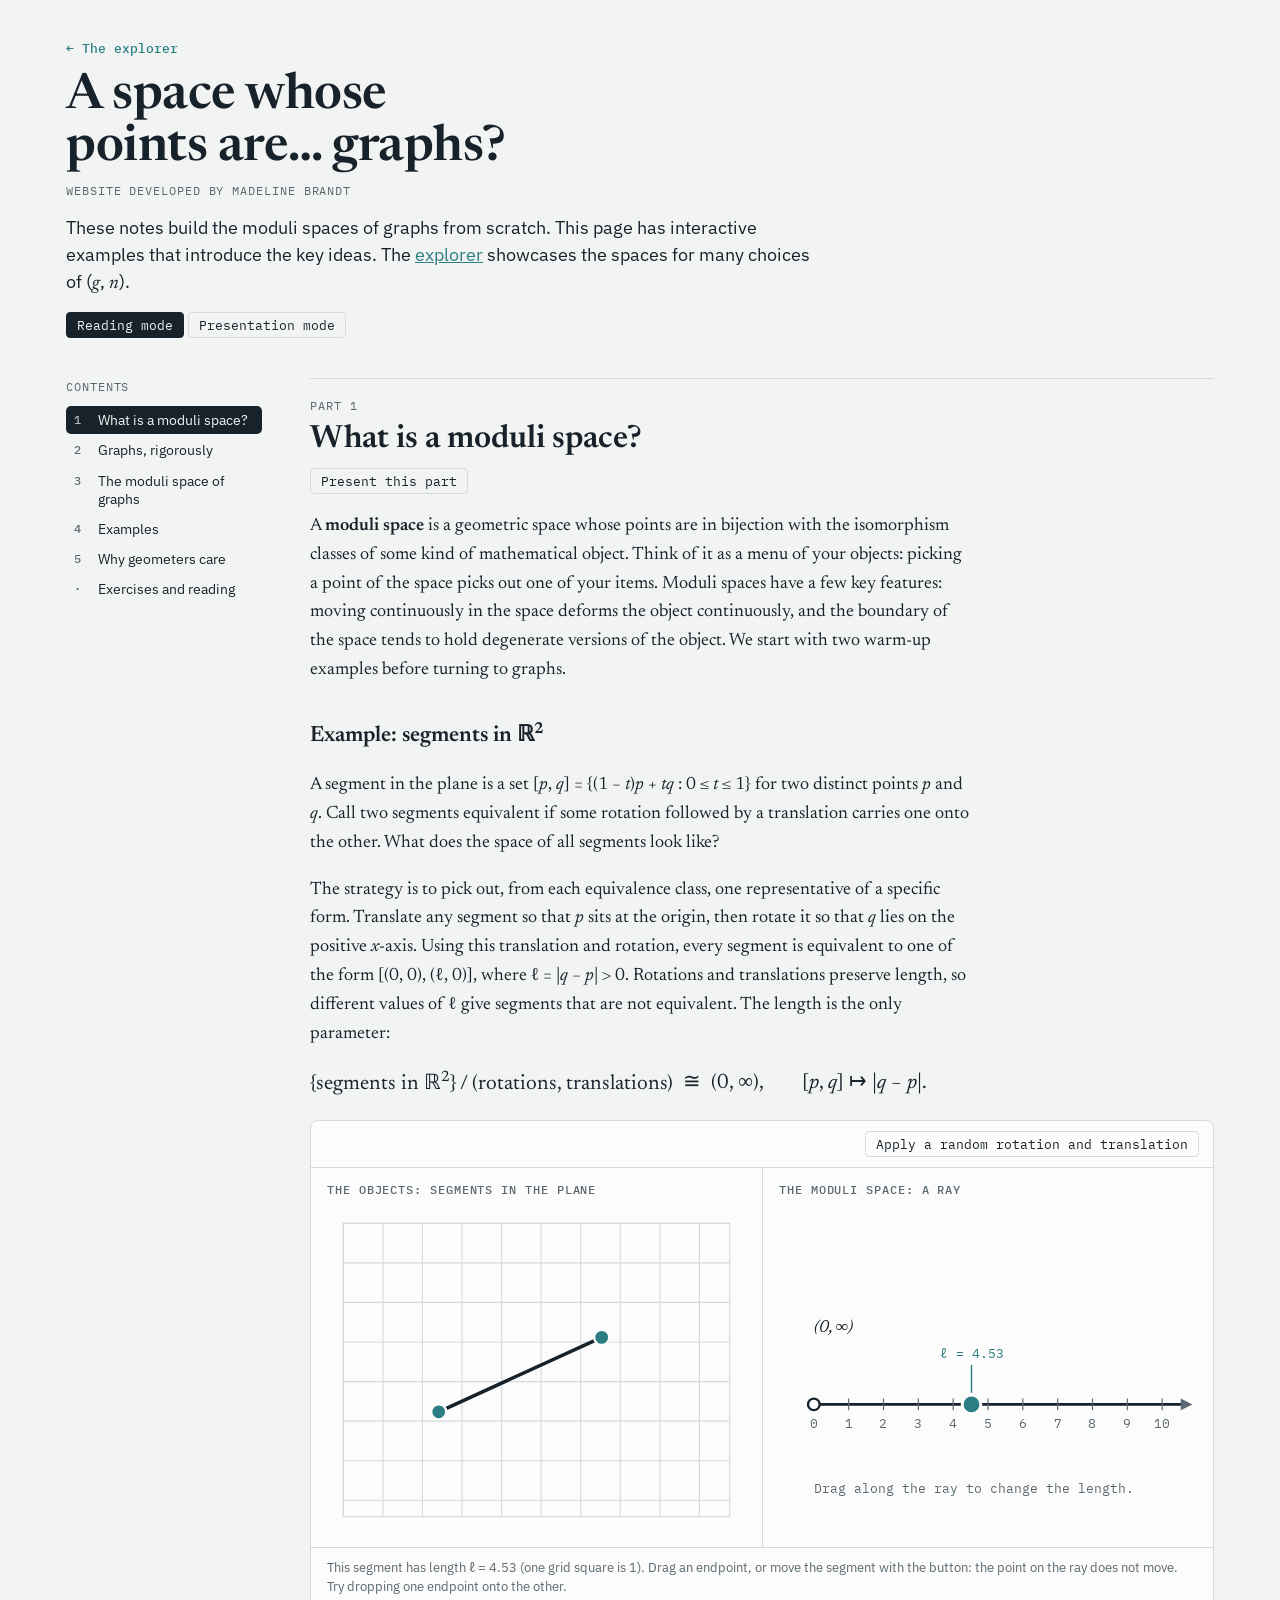
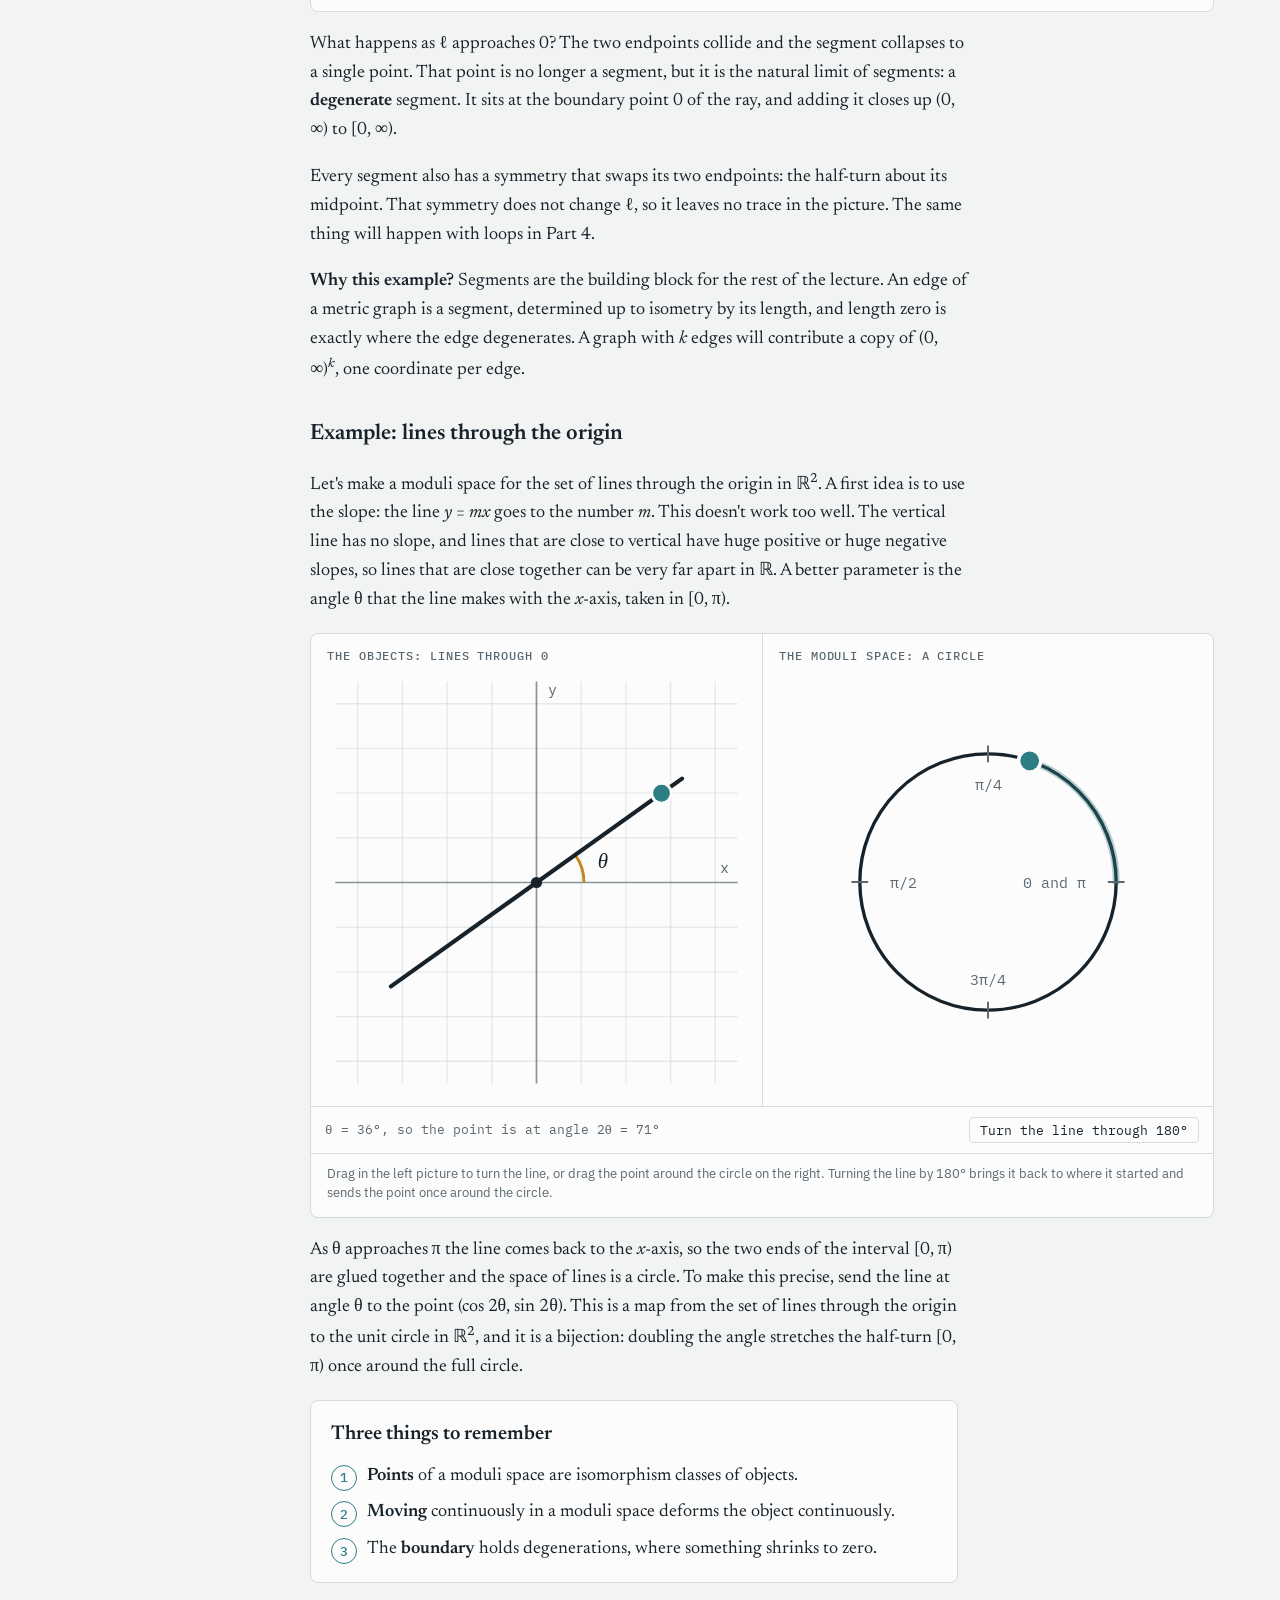
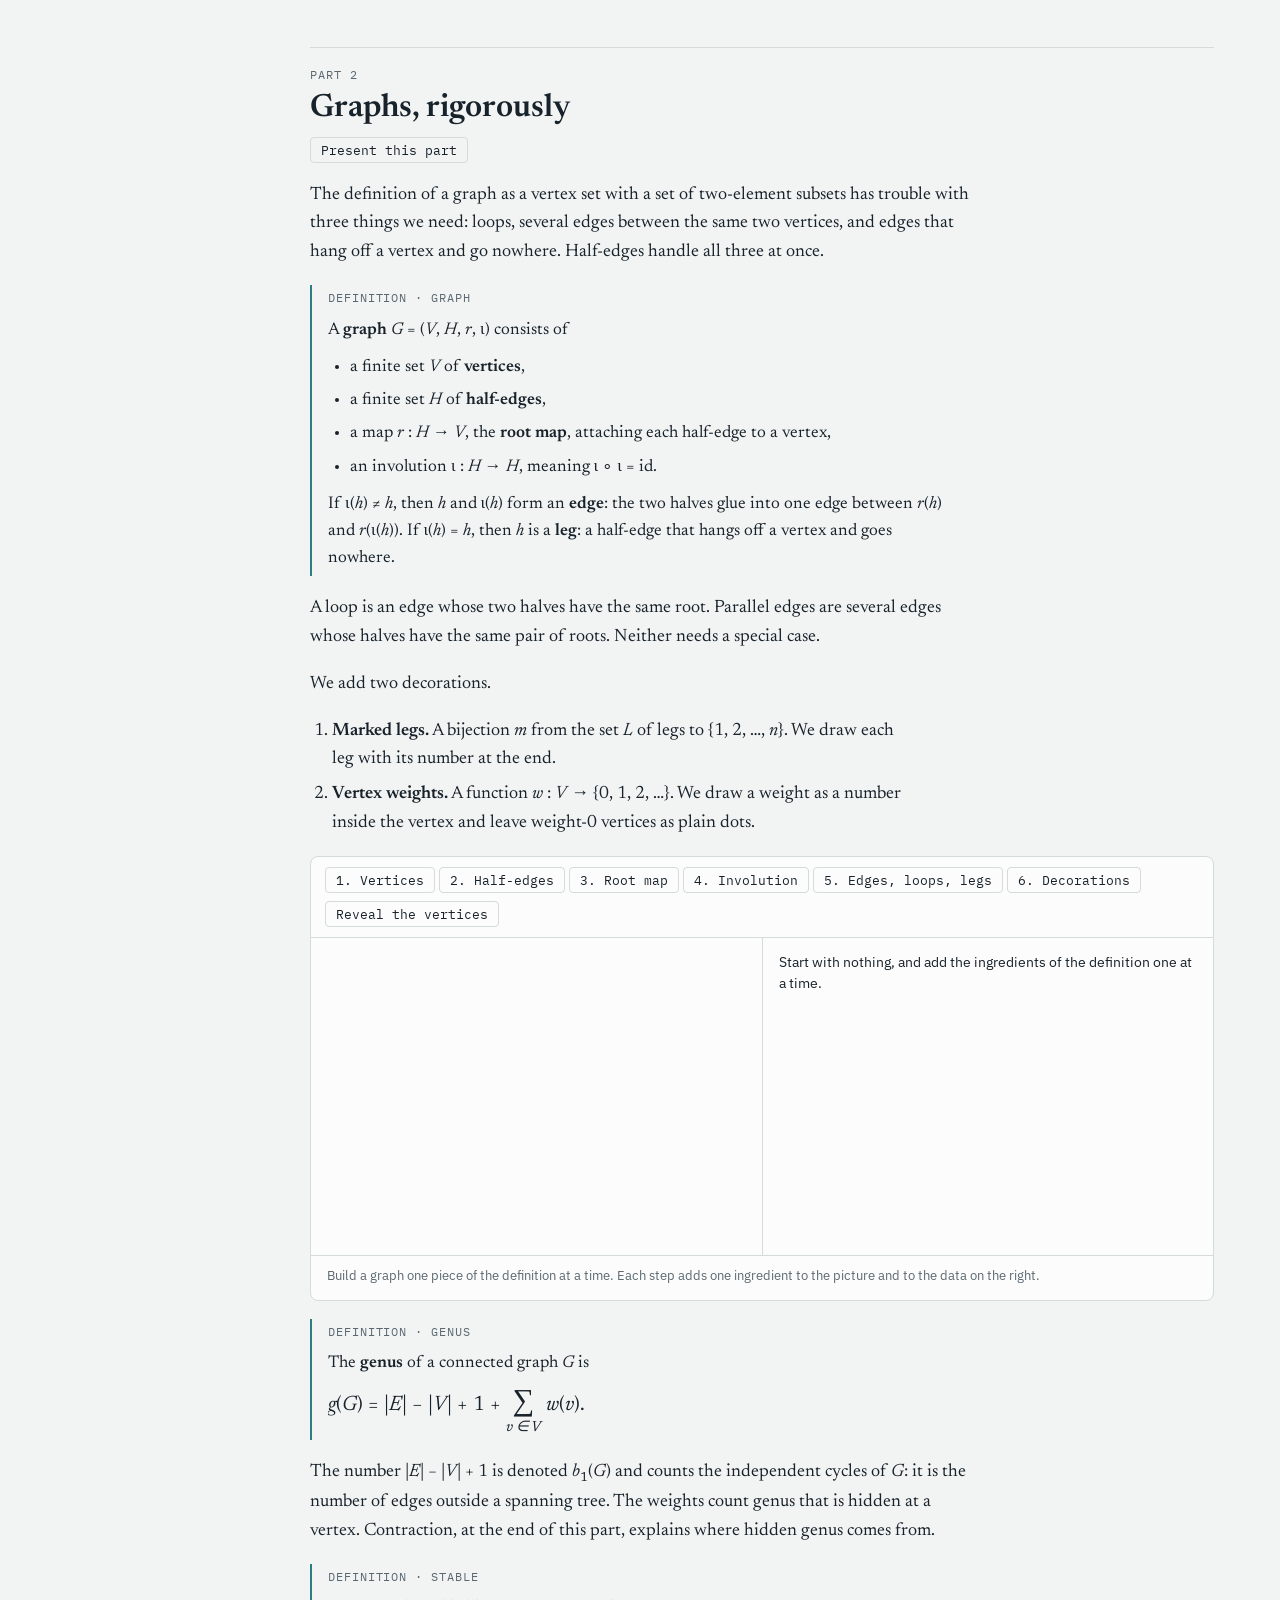
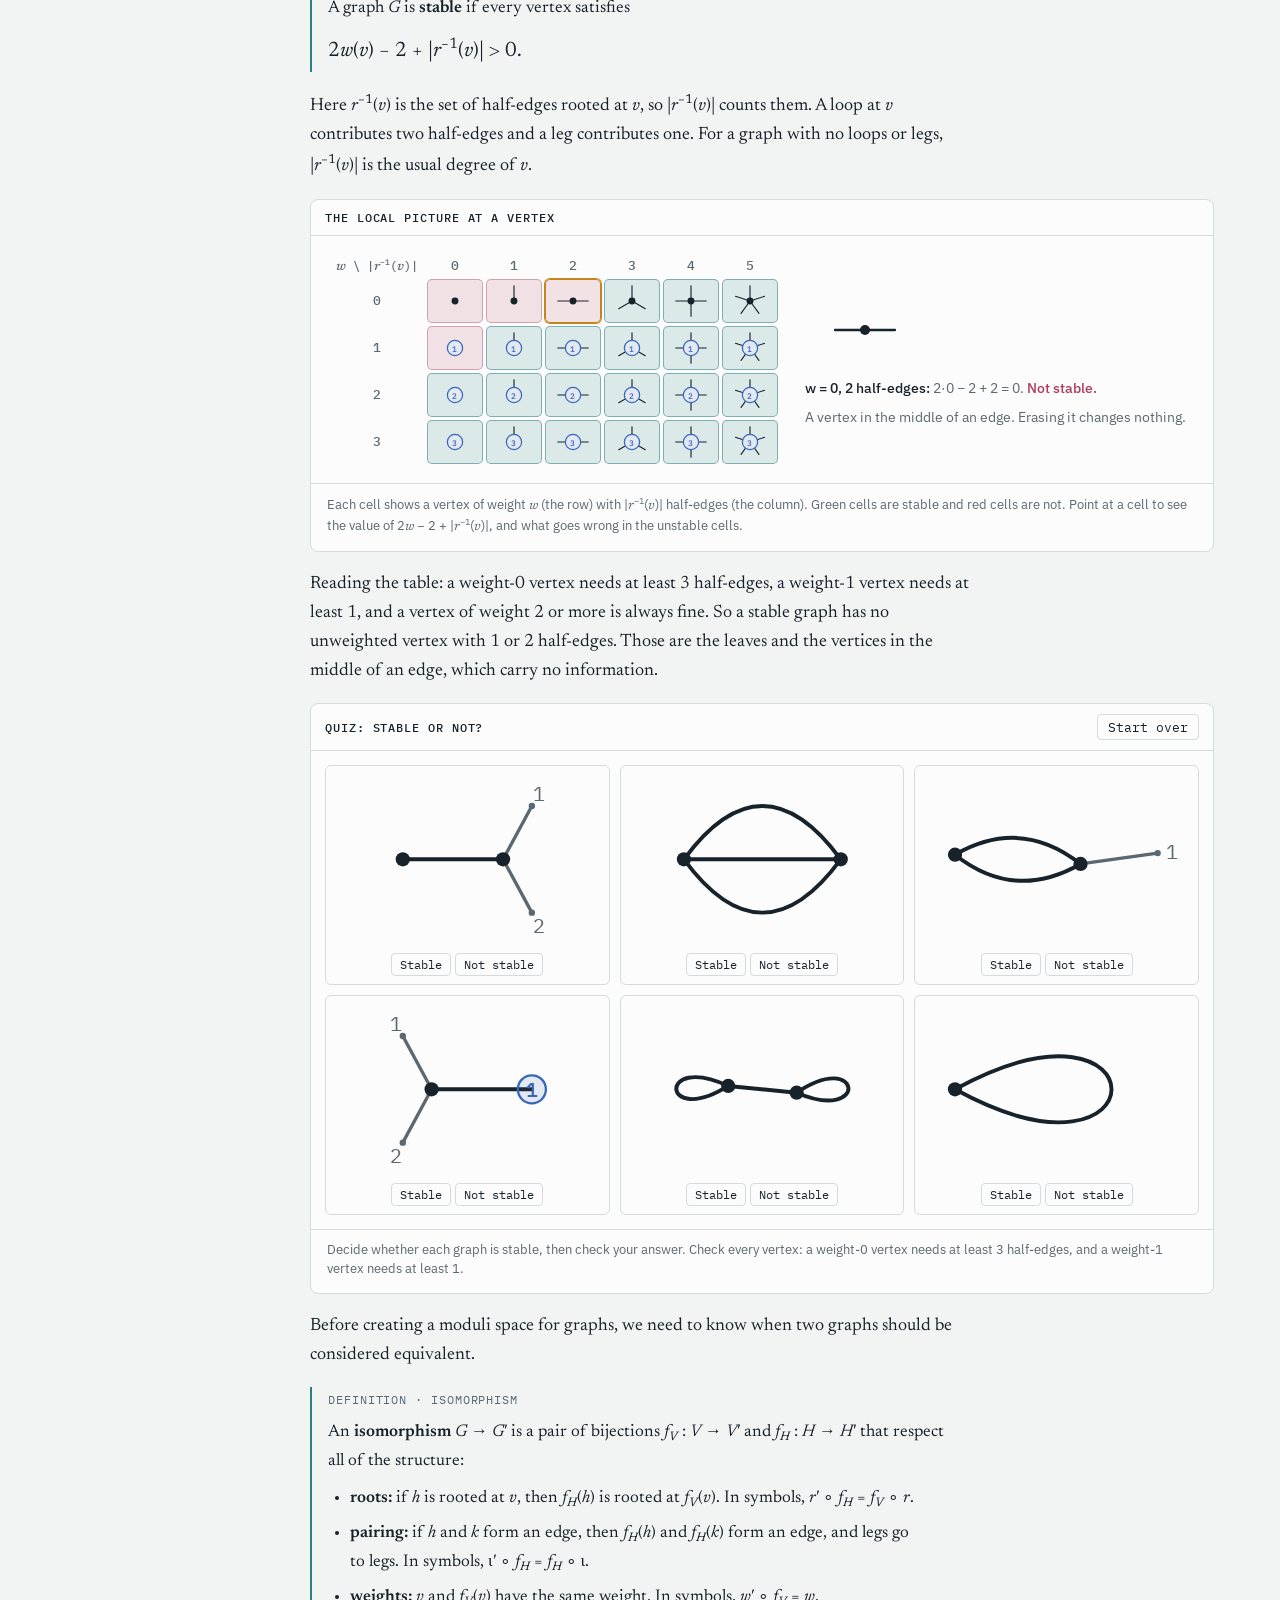
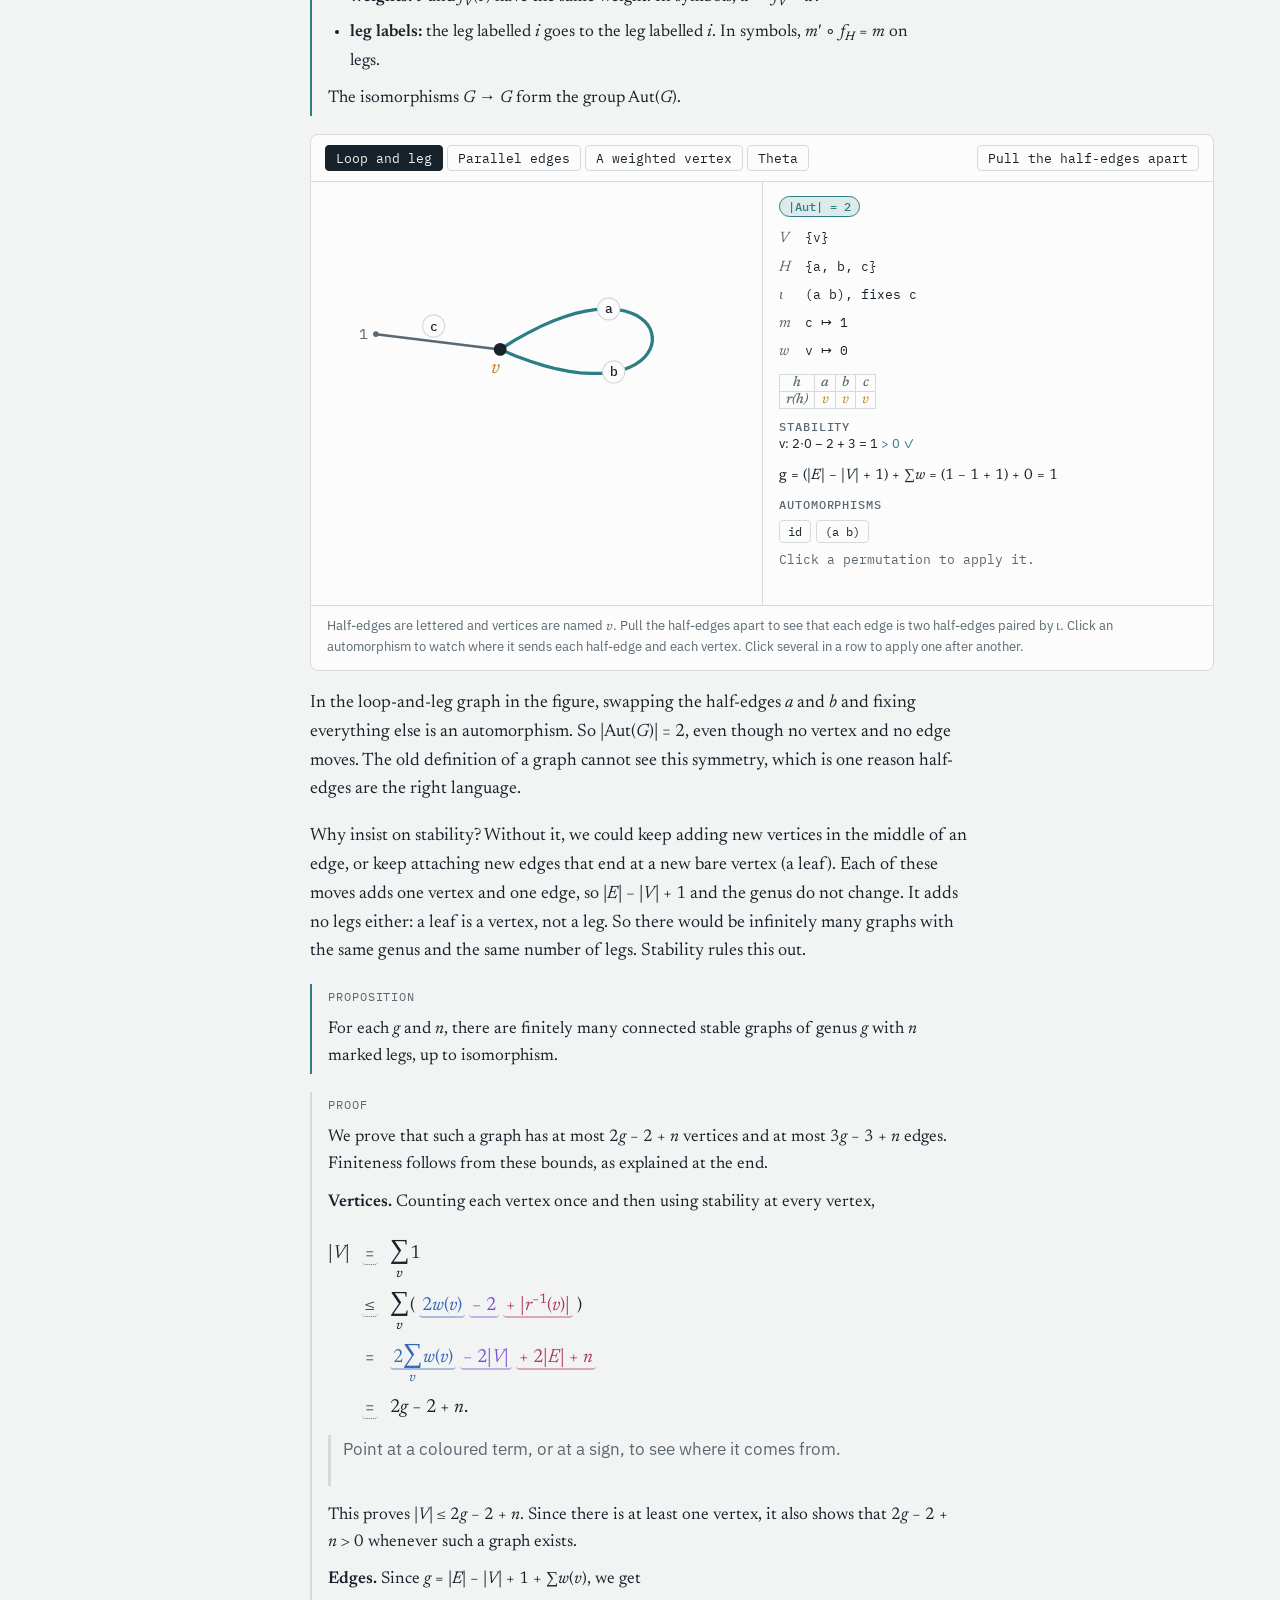
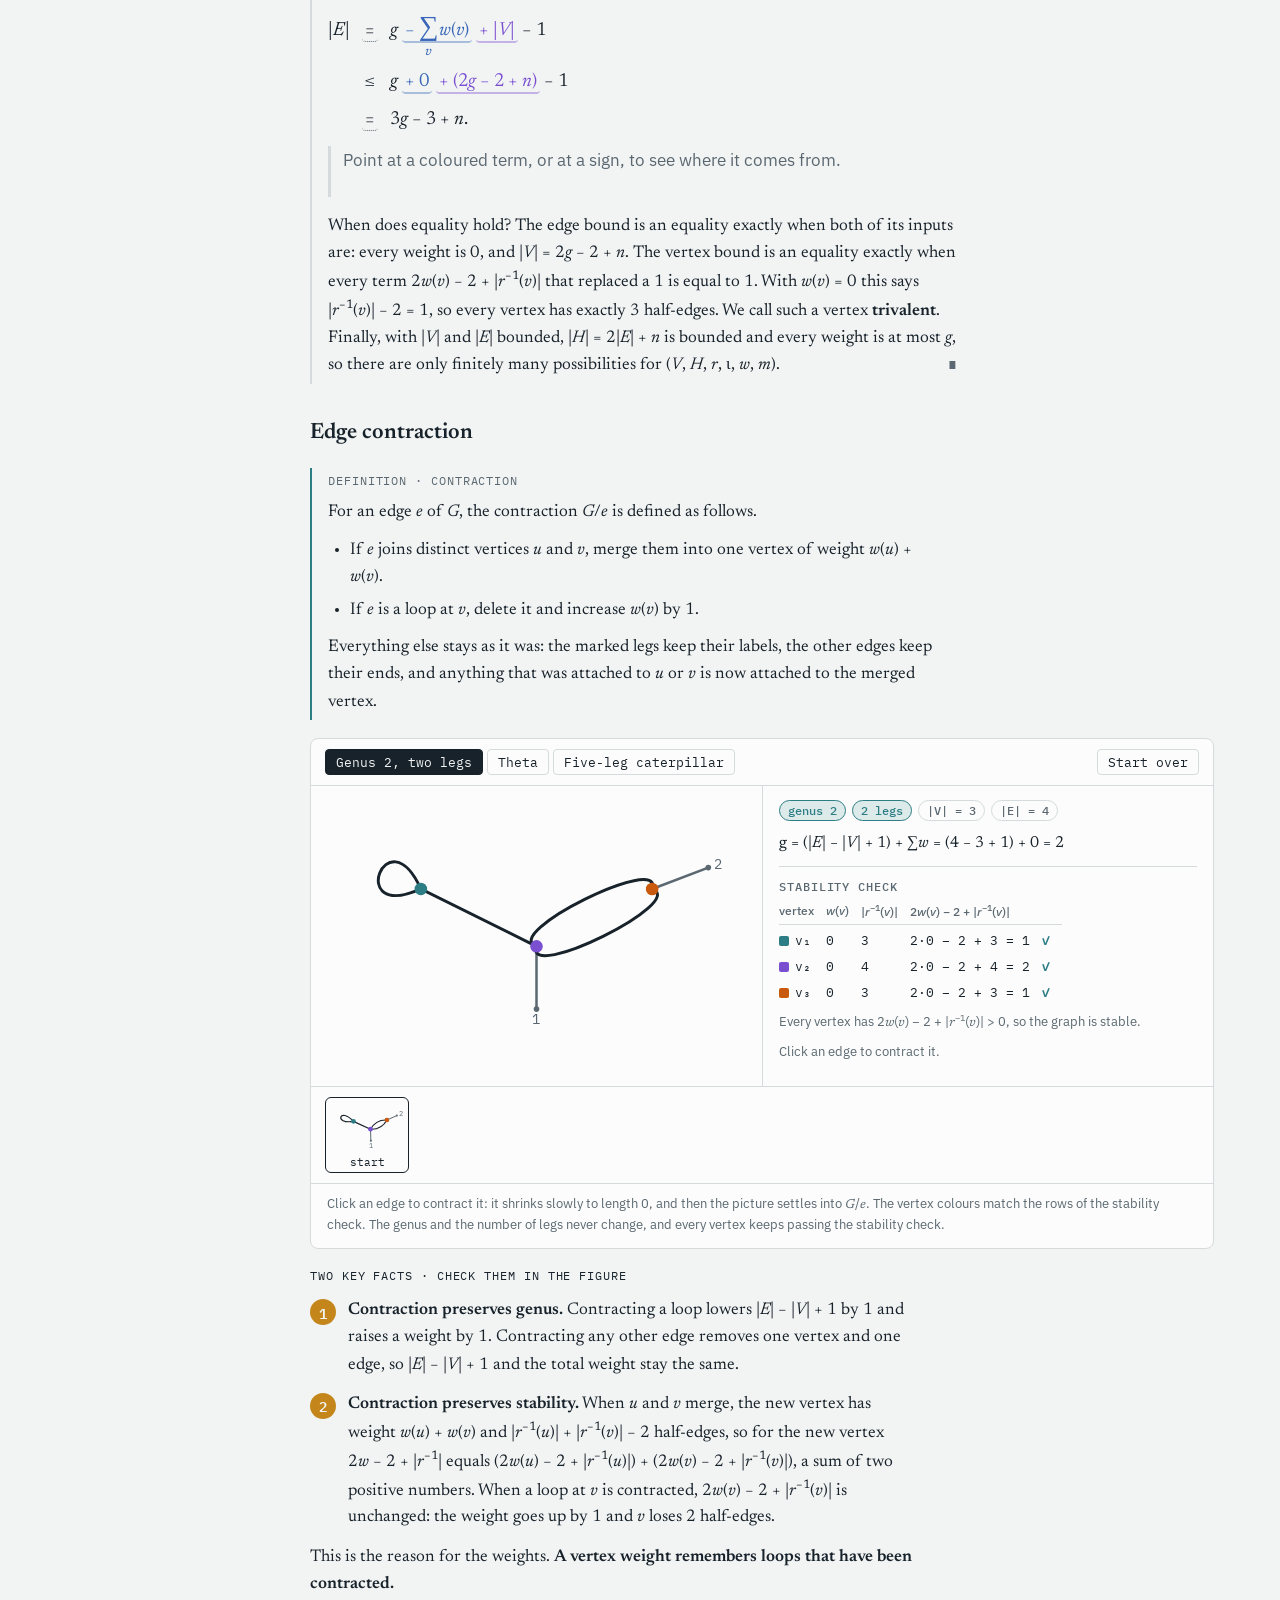
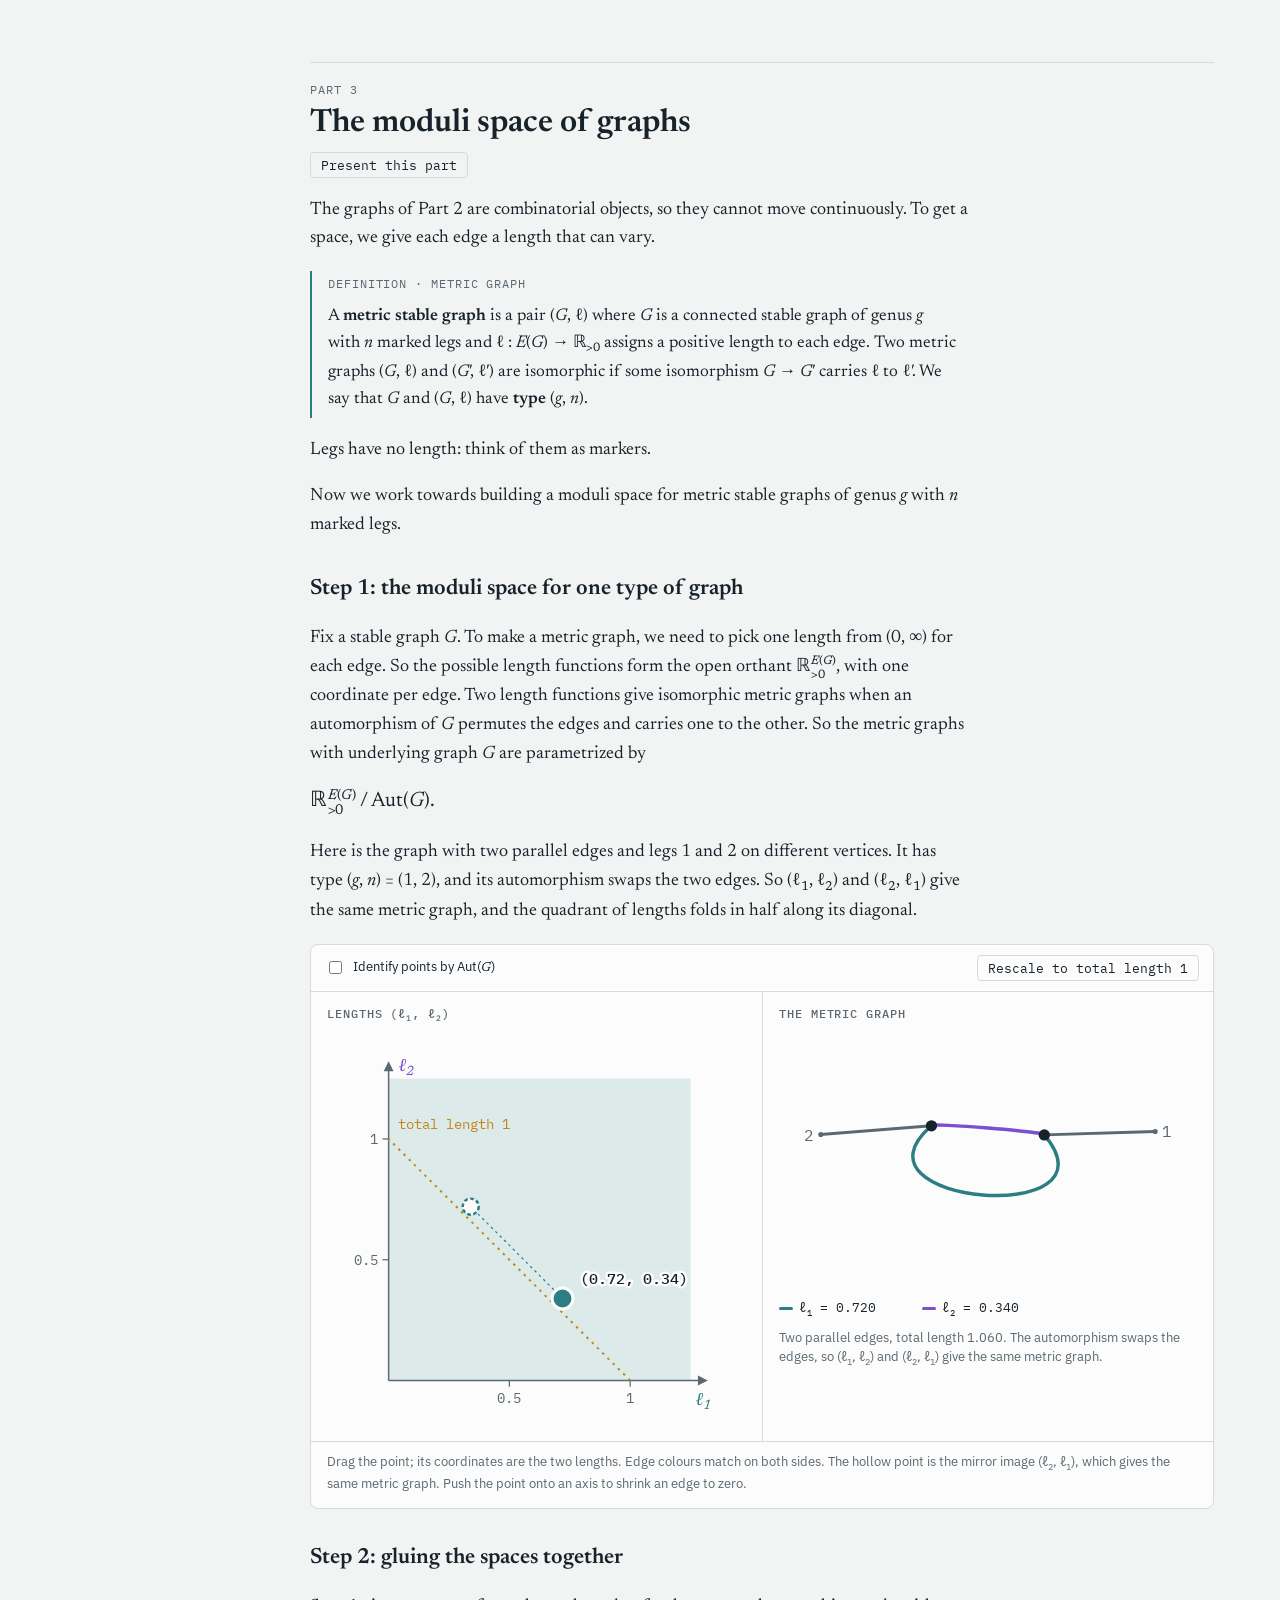
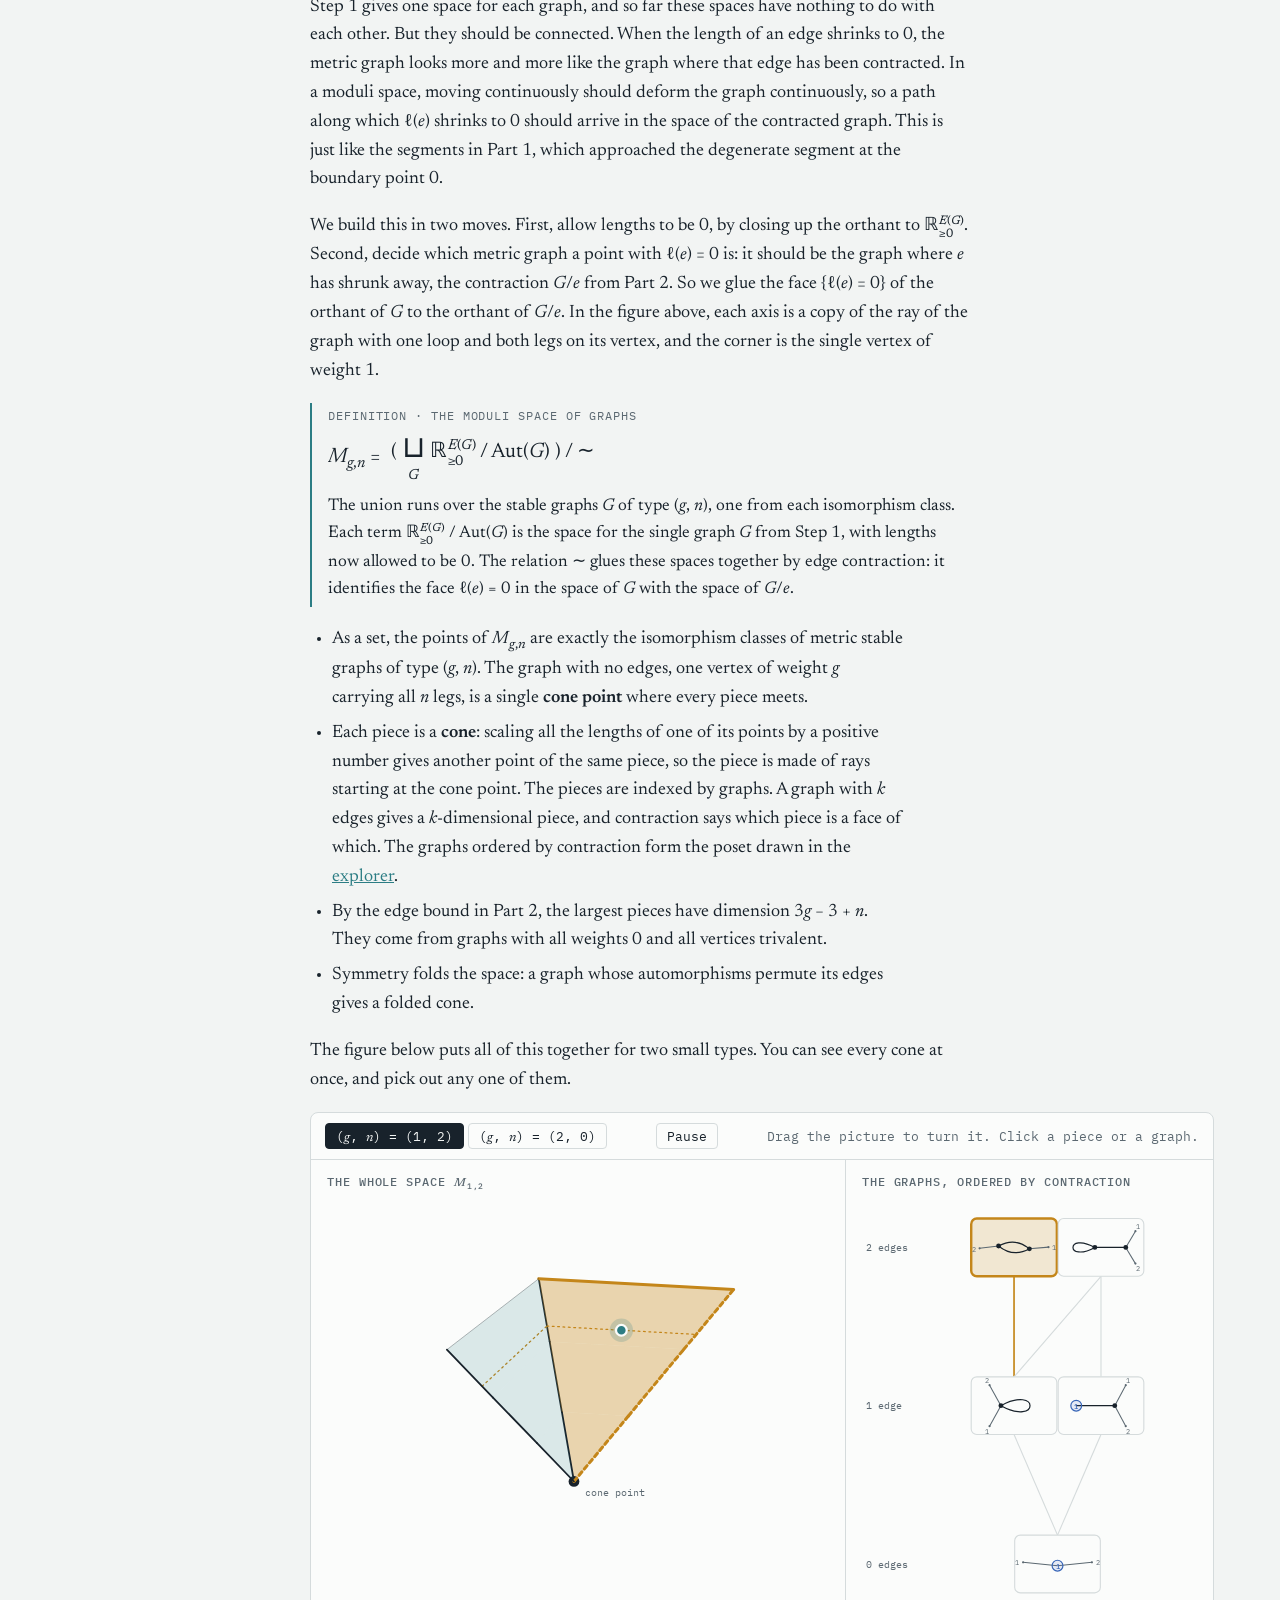
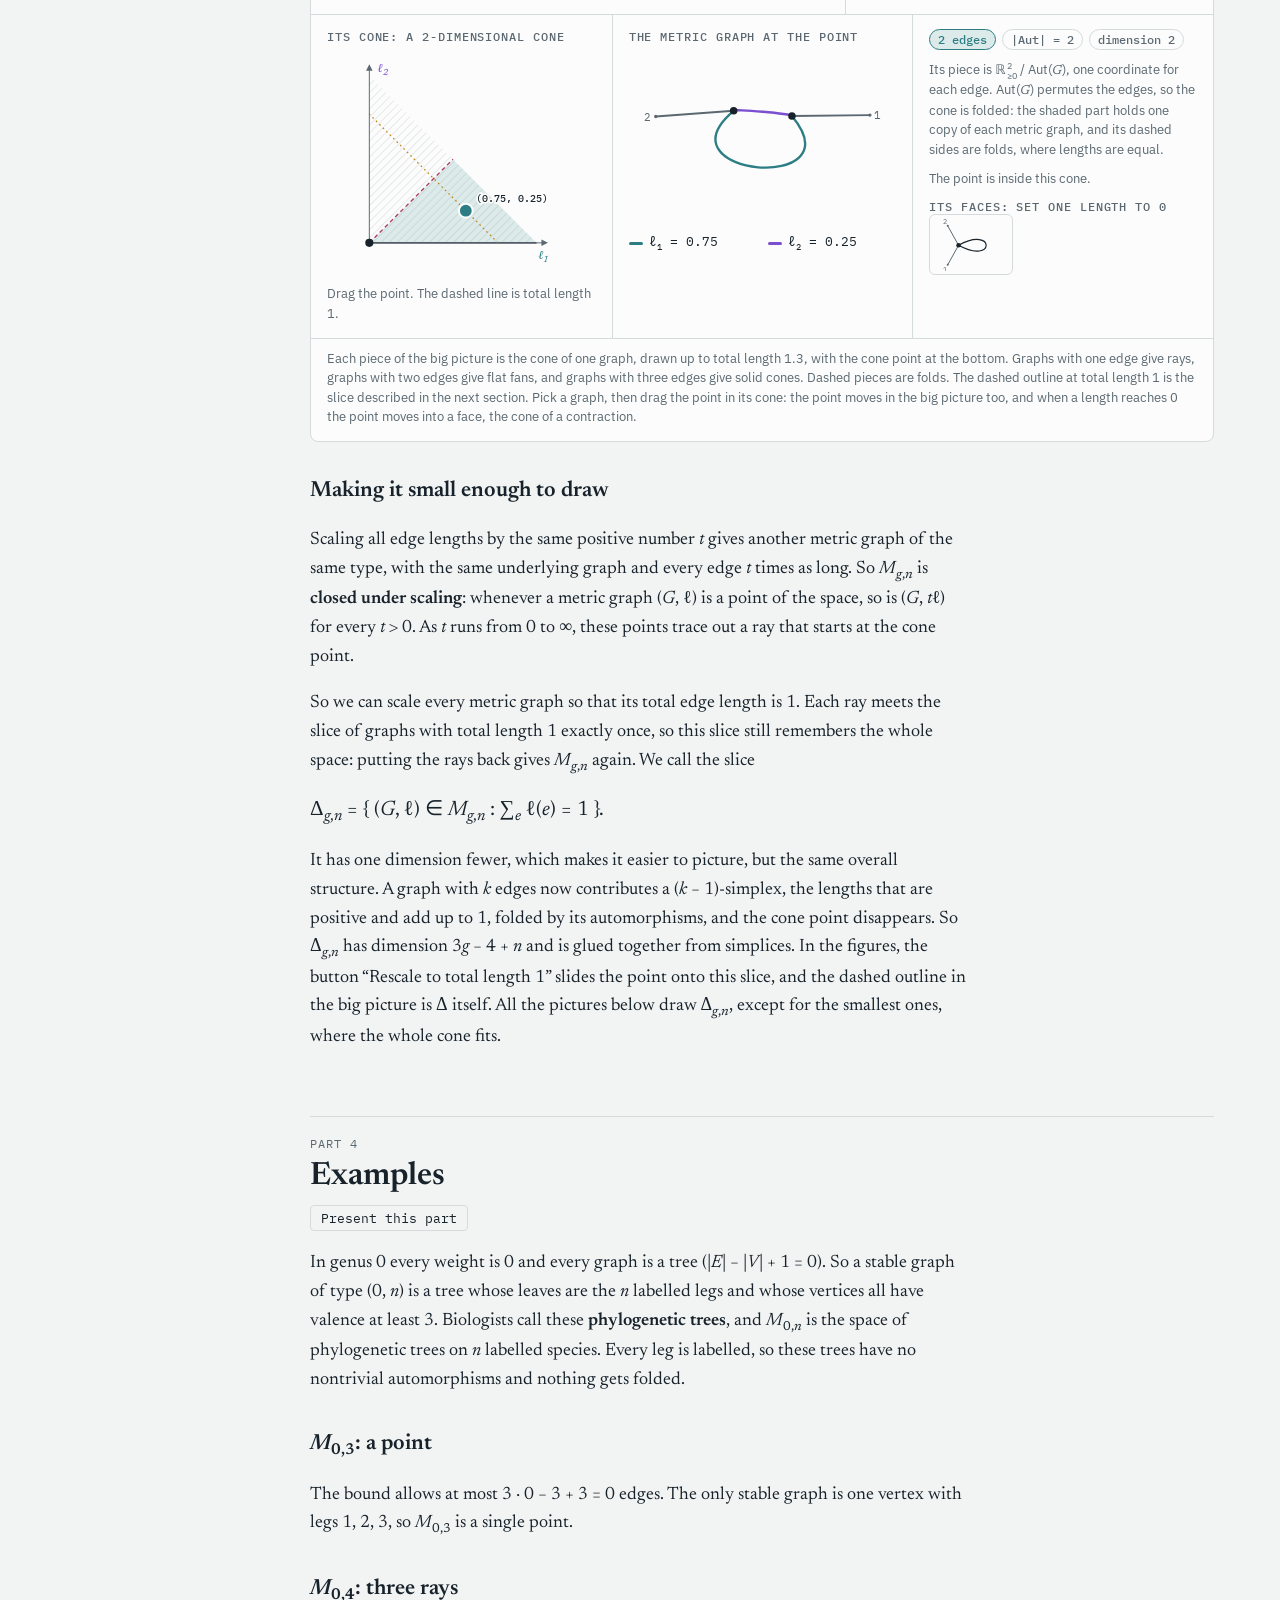
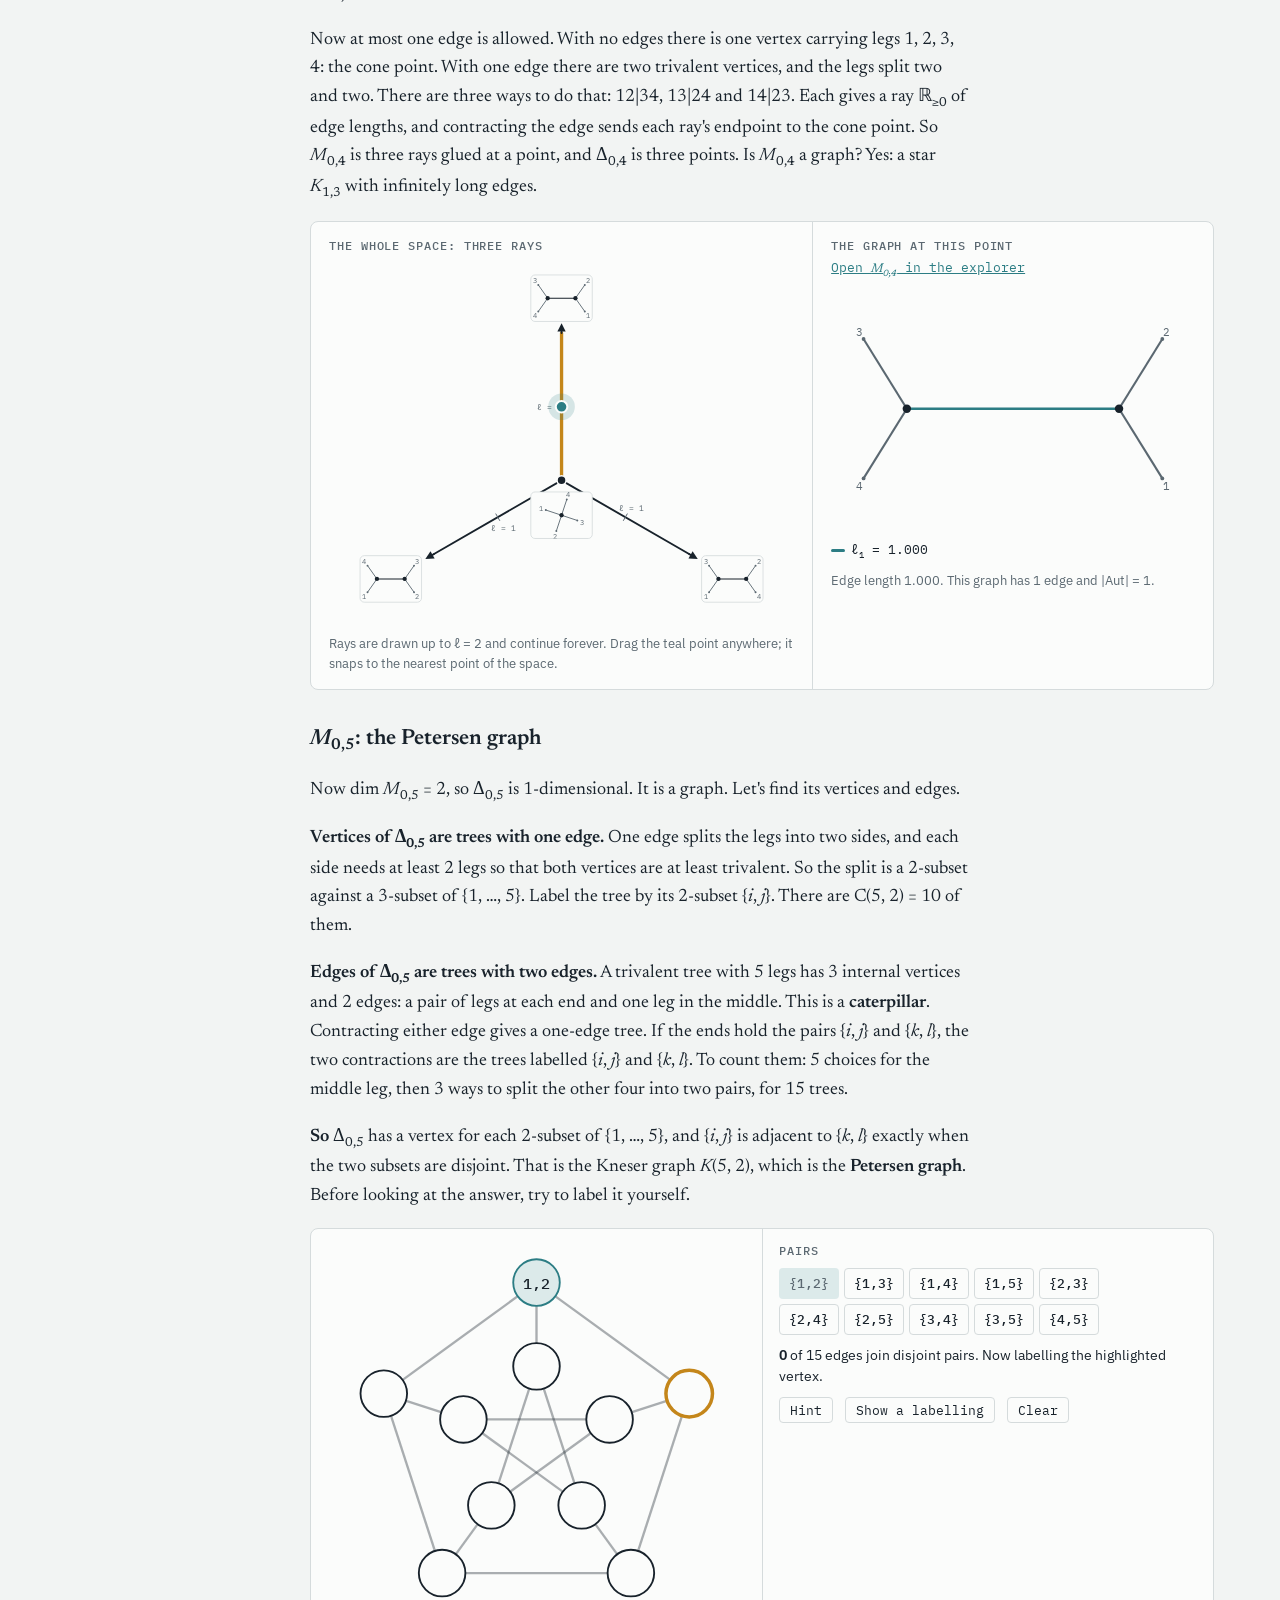
==== commit 3c44eb8e: "Show the edge-bound colours once line 2 is revealed The vertex bound still waits for line 3.  Co-Aut" ====
--- a/lecture.html
+++ b/lecture.html
@@ -11,7 +11,7 @@
 <link rel="stylesheet" href="https://fonts.googleapis.com/css2?family=Newsreader:ital,opsz,wght@0,6..72,400;0,6..72,600;1,6..72,400&family=IBM+Plex+Sans:wght@400;500;600&family=IBM+Plex+Mono:wght@400;500&display=swap">
 <link rel="stylesheet" href="style.css?v=11">
 <link rel="stylesheet" href="lecture.css?v=11">
-<link rel="stylesheet" href="deck.css?v=5">
+<link rel="stylesheet" href="deck.css?v=6">
 </head>
 <body>
 <div class="wrap notes-wrap">
@@ -685,7 +685,7 @@
 
   <section class="slide" data-part="2" data-title="Proof: counting vertices">
     <h2>Proof: counting vertices</h2>
-    <div class="derive" data-default="Point at a coloured term, or at a sign, to see where it comes from.">
+    <div class="derive" data-colours-at="3" data-default="Point at a coloured term, or at a sign, to see where it comes from.">
             <div class="rows">
               <div class="row step"><span class="l">|<i>V</i>|</span><span class="rel"><span class="t t-count" data-k="count" tabindex="0" data-why="Adding 1 once for each vertex counts the vertices.">=</span></span><span class="r"><span class="bigop">∑<small>v</small></span>1</span></div>
               <div class="row step"><span class="l"></span><span class="rel"><span class="t t-stab" data-k="stab" tabindex="0" data-why="Stability: each 2<i>w</i>(<i>v</i>) − 2 + |<i>r</i><sup>−1</sup>(<i>v</i>)| is a positive integer, so it is at least 1. Replacing each 1 by something at least as big can only make the sum bigger.">≤</span></span><span class="r"><span class="bigop">∑<small>v</small></span>( <span class="t t-w" data-k="w" tabindex="0" data-why="Adding up 2<i>w</i>(<i>v</i>) over all vertices gives twice the total weight.">2<i>w</i>(<i>v</i>)</span> <span class="t t-two" data-k="two" tabindex="0" data-why="The −2 appears once for each vertex, so these add up to −2|<i>V</i>|.">− 2</span> <span class="t t-half" data-k="half" tabindex="0" data-why="Every half-edge has exactly one root, so adding up |<i>r</i><sup>−1</sup>(<i>v</i>)| over all vertices counts each half-edge once. Each edge is two half-edges and each leg is one, so the total is 2|<i>E</i>| + <i>n</i>.">+ |<i>r</i><sup>−1</sup>(<i>v</i>)|</span> )</span></div>
@@ -699,7 +699,7 @@
   <section class="slide" data-part="2" data-title="Proof: counting edges">
     <h2>Proof: counting edges</h2>
     <p class="lead">Since <em class="m">g</em> = |<em class="m">E</em>| − |<em class="m">V</em>| + 1 + ∑<em class="m">w</em>(<em class="m">v</em>),</p>
-    <div class="derive" data-default="Point at a coloured term, or at a sign, to see where it comes from.">
+    <div class="derive" data-colours-at="2" data-default="Point at a coloured term, or at a sign, to see where it comes from.">
             <div class="rows">
               <div class="row step"><span class="l">|<i>E</i>|</span><span class="rel"><span class="t t-gdef" data-k="gdef" tabindex="0" data-why="Solve <i>g</i> = |<i>E</i>| − |<i>V</i>| + 1 + ∑<i>w</i>(<i>v</i>) for |<i>E</i>|.">=</span></span><span class="r"><i>g</i> <span class="t t-w0" data-k="w0" tabindex="0" data-why="Weights are never negative, so −∑<i>w</i>(<i>v</i>) is at most 0.">− <span class="bigop">∑<small>v</small></span><i>w</i>(<i>v</i>)</span> <span class="t t-V" data-k="V" tabindex="0" data-why="This is the bound on the number of vertices that we just proved.">+ |<i>V</i>|</span> − 1</span></div>
               <div class="row step"><span class="l"></span><span class="rel">≤</span><span class="r"><i>g</i> <span class="t t-w0" data-k="w0" tabindex="0">+ 0</span> <span class="t t-V" data-k="V" tabindex="0">+ (2<i>g</i> − 2 + <i>n</i>)</span> − 1</span></div>
--- a/deck.css
+++ b/deck.css
@@ -57,9 +57,10 @@
 .slide table.dict th { font-size: clamp(11px, 0.95vw, 14px); }
 
 .slide .derive .rows { font-size: clamp(20px, 2.3vw, 36px); gap: 0.45em 0.5em; }
-/* in a proof on a slide, the colours that explain a step appear only once the third line is up */
+/* in a proof on a slide, the colours that explain a step appear only once line data-colours-at is up */
 .derive .t { transition: color 0.4s ease, border-color 0.4s ease; }
-.slide .derive:has(.row:nth-child(3):not(.on)) :is(.t-w, .t-w0, .t-two, .t-V, .t-half) { color: inherit; border-bottom-color: transparent; }
+.slide .derive[data-colours-at="2"]:has(.row:nth-child(2):not(.on)) :is(.t-w, .t-w0, .t-two, .t-V, .t-half),
+.slide .derive[data-colours-at="3"]:has(.row:nth-child(3):not(.on)) :is(.t-w, .t-w0, .t-two, .t-V, .t-half) { color: inherit; border-bottom-color: transparent; }
 .slide .derive .why { font-size: clamp(15px, 1.35vw, 21px); max-width: 48em; }
 .slot #build-svg { max-height: calc(100vh - 330px); }
 .slot #w-mod .mod-top svg { max-height: calc(42vh - 60px); }
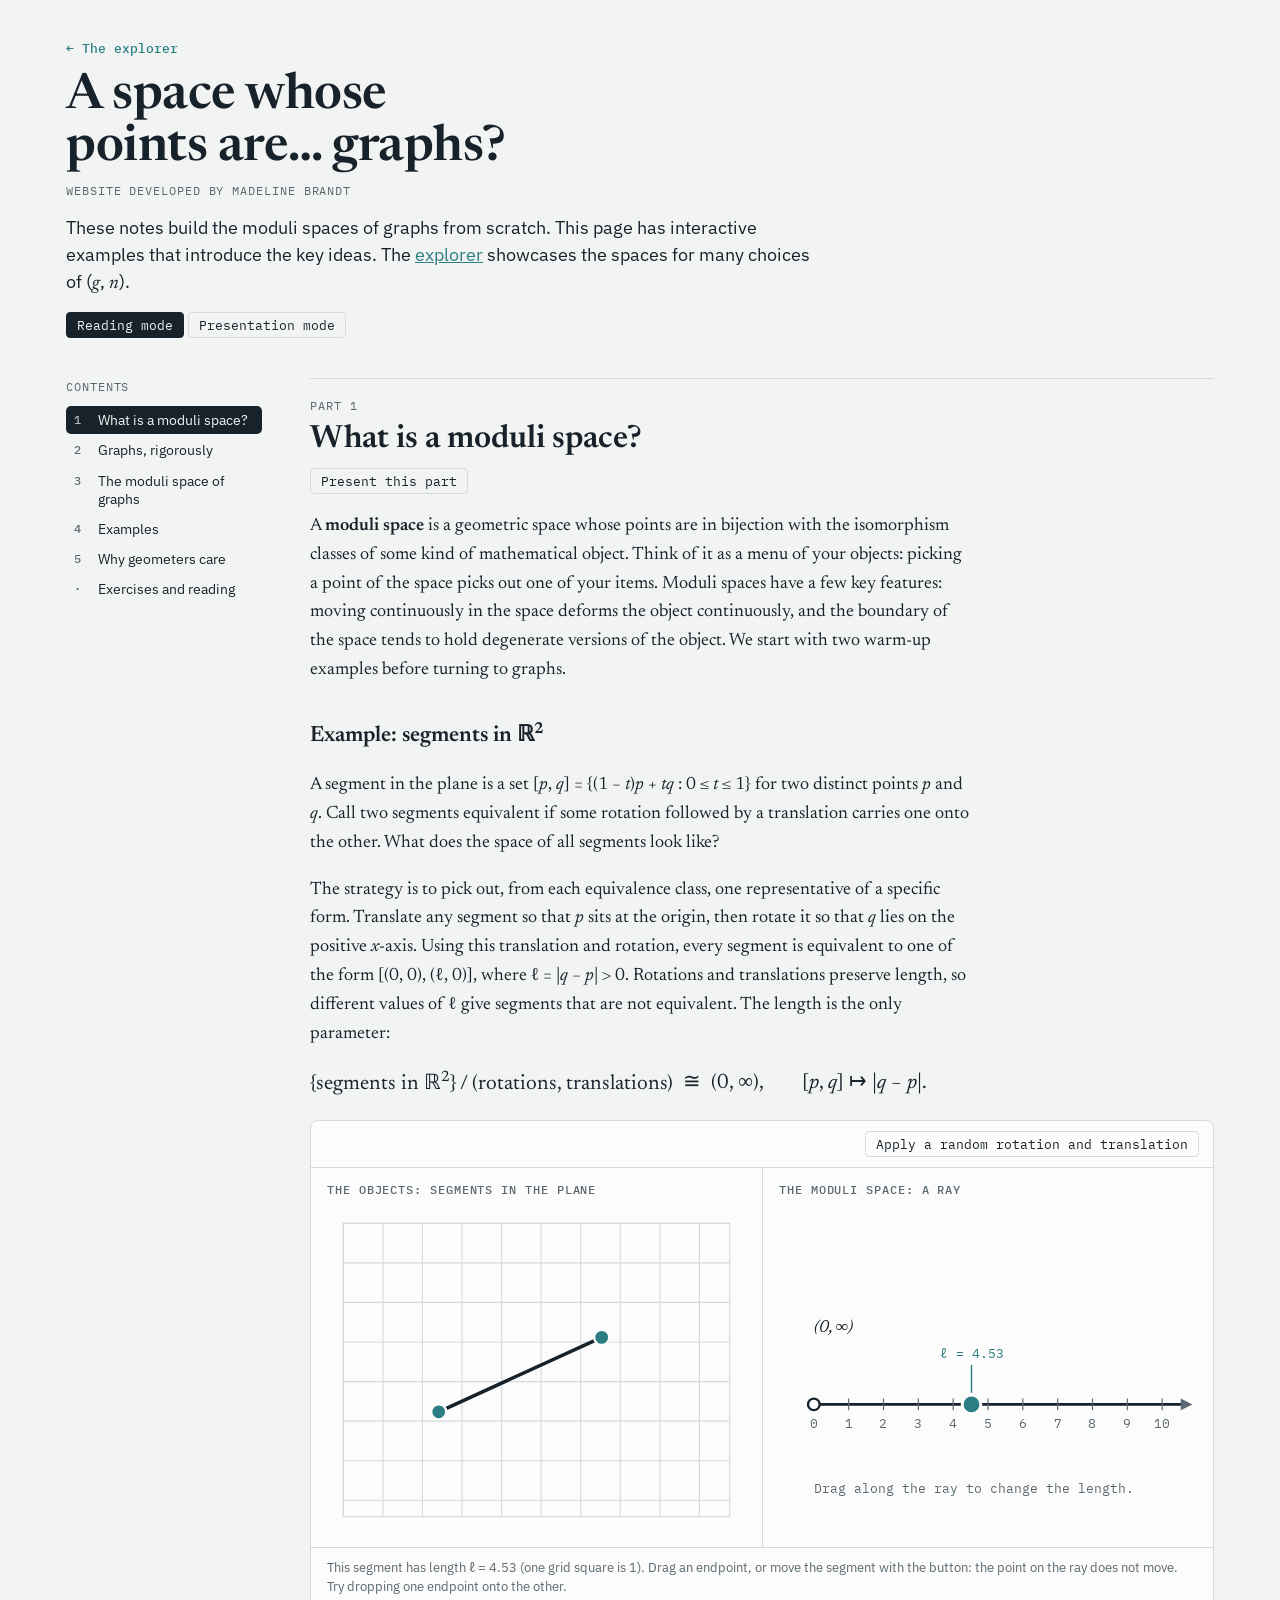
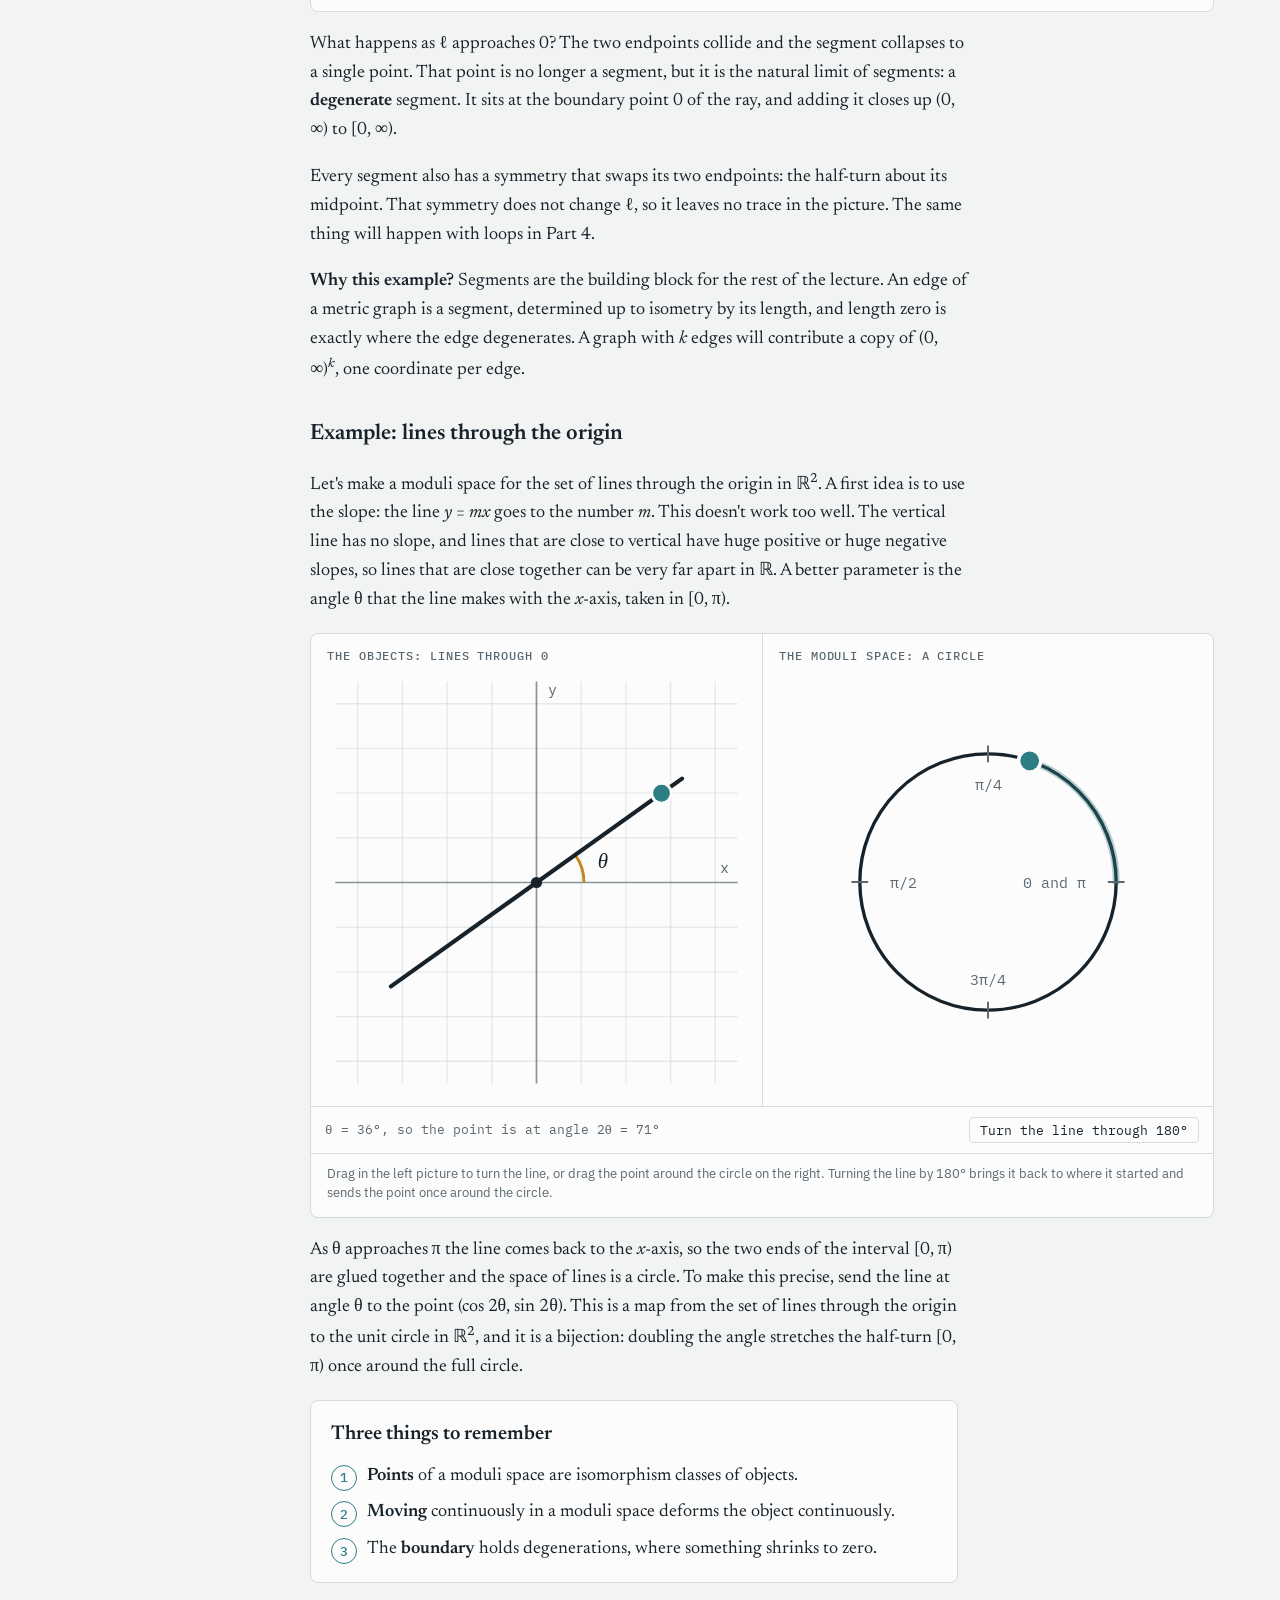
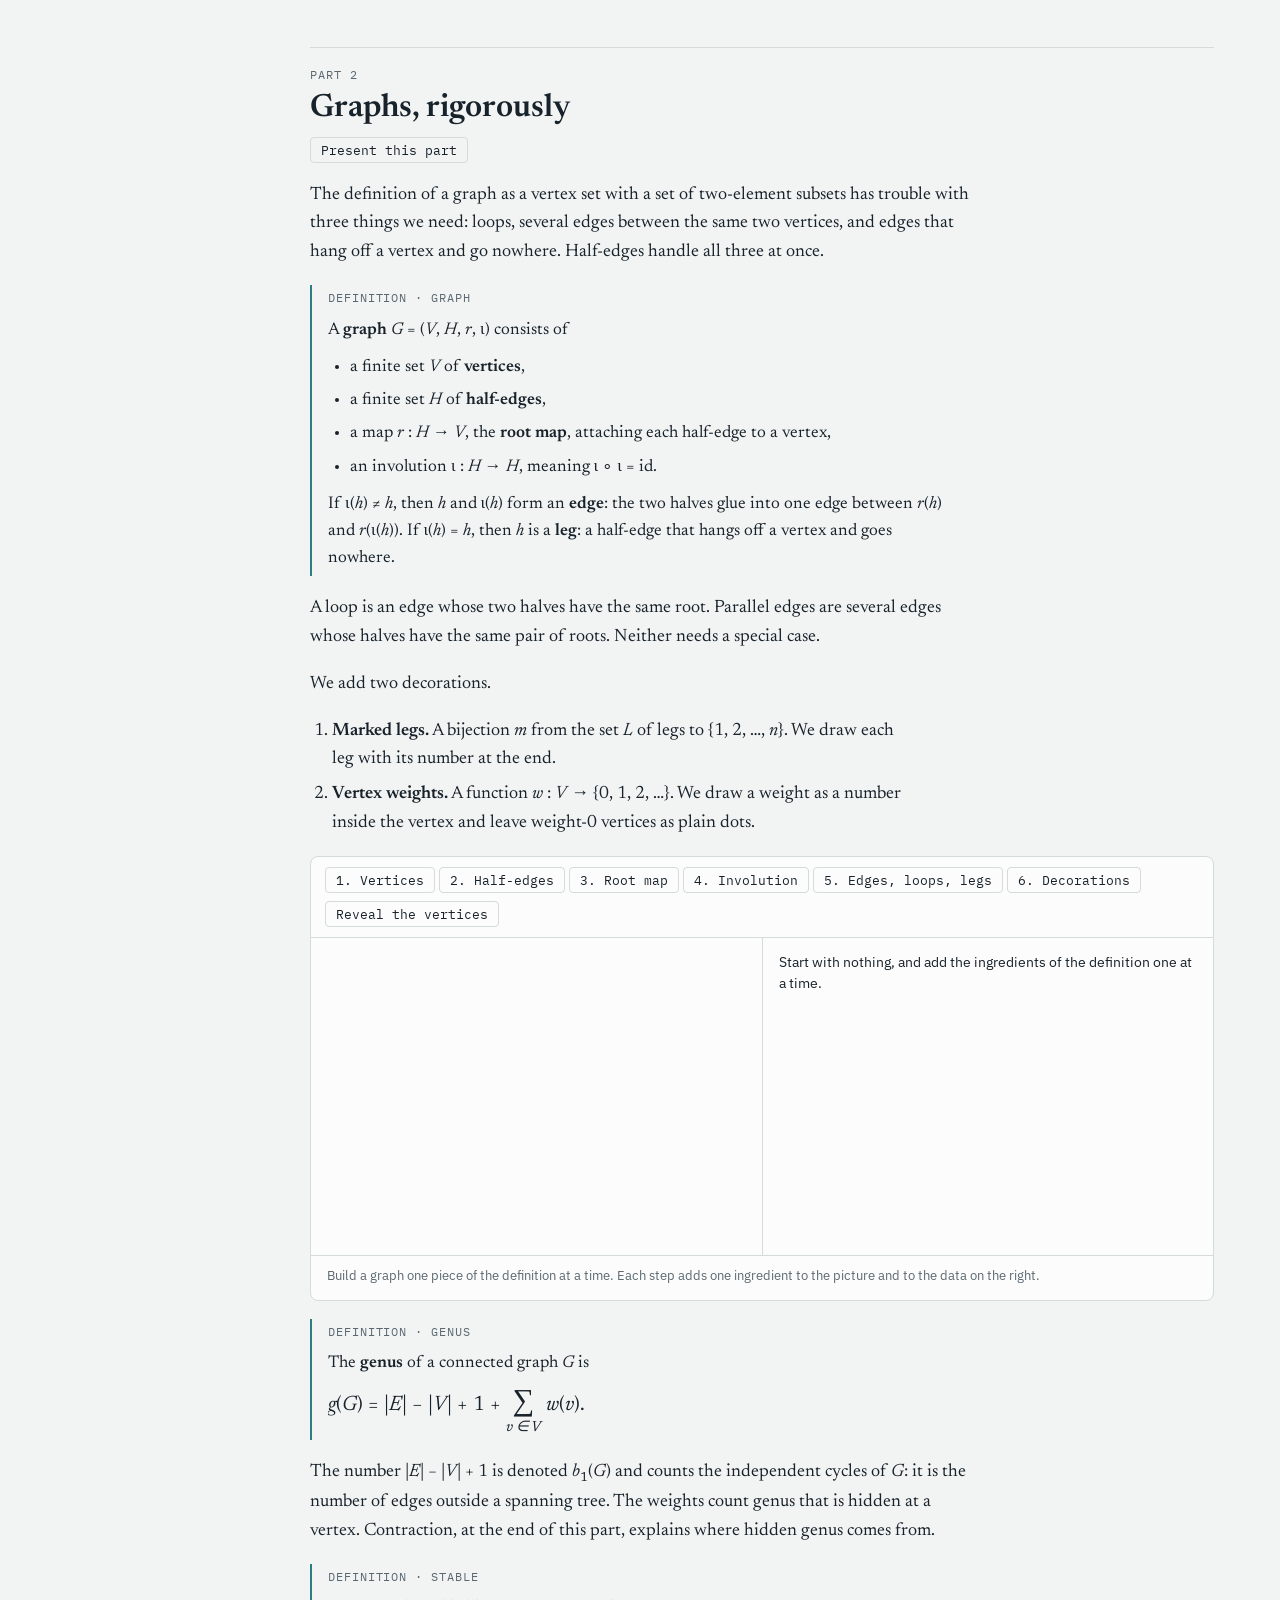
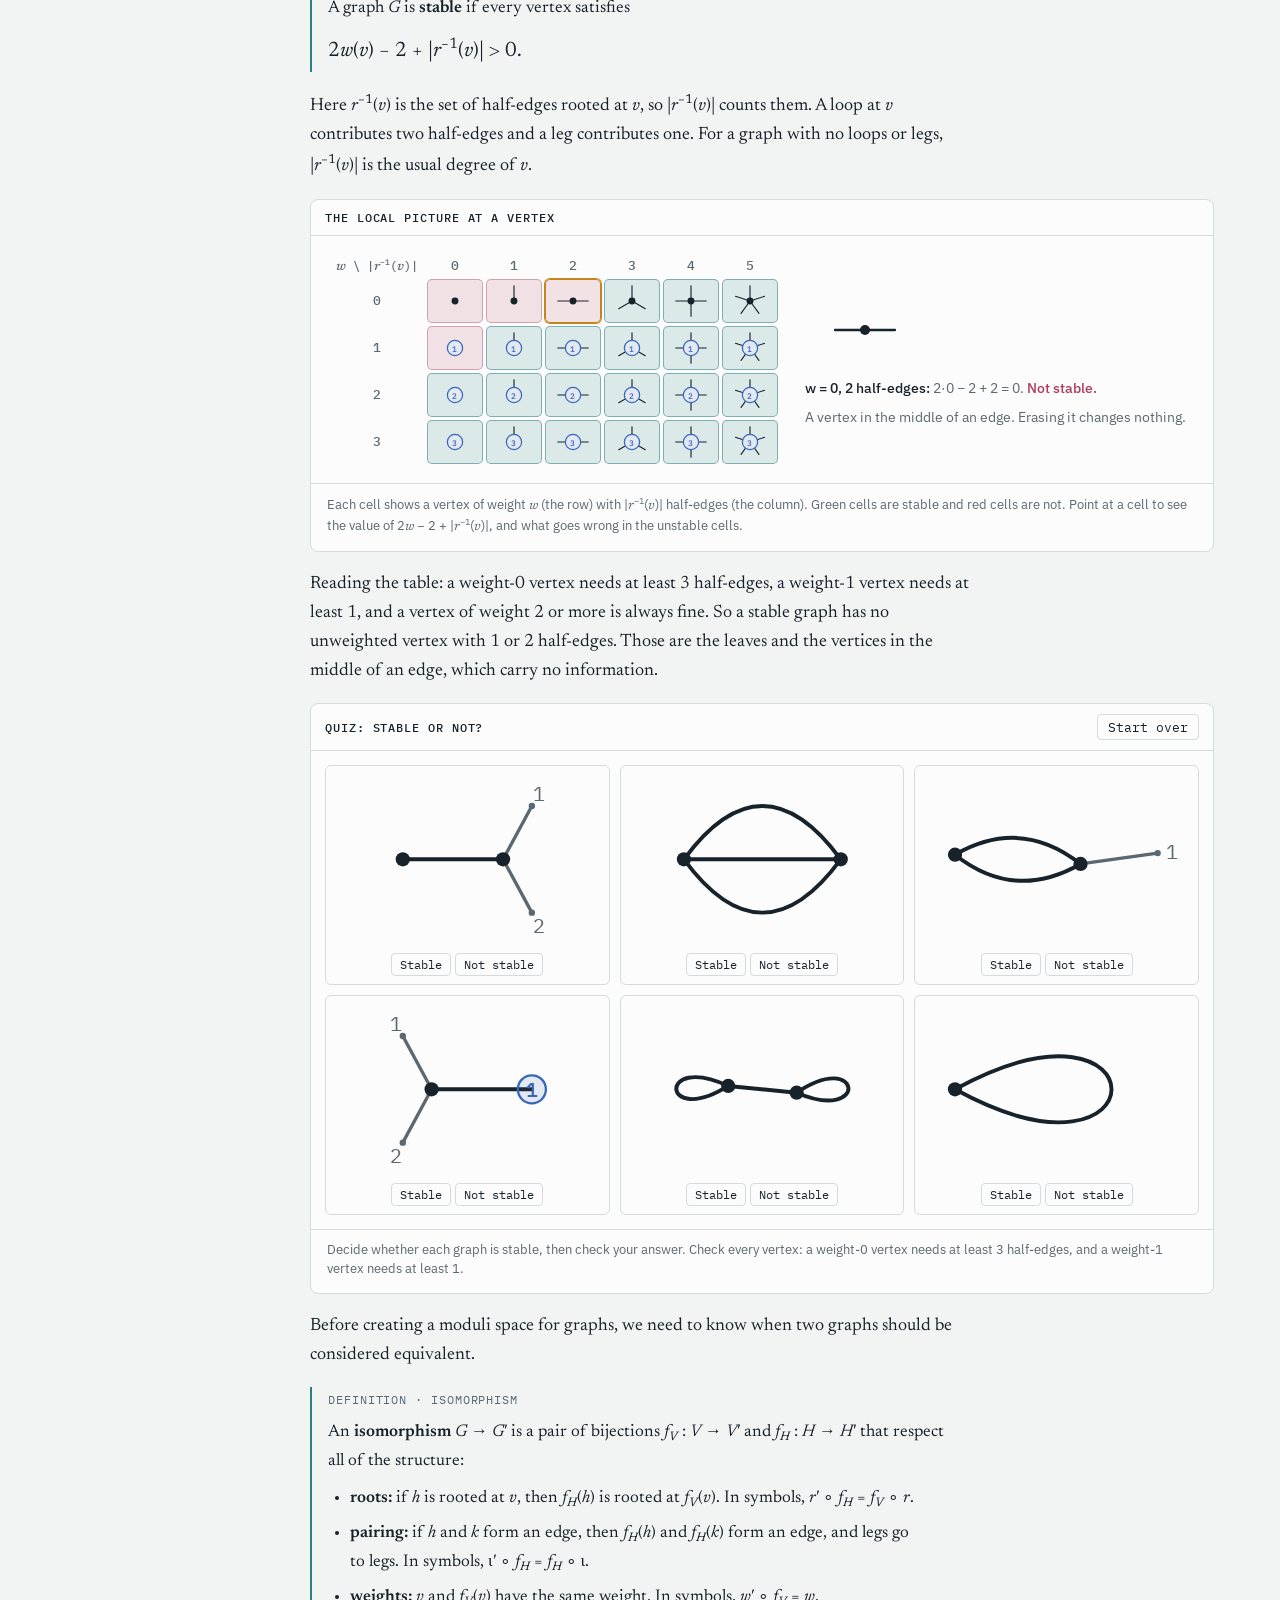
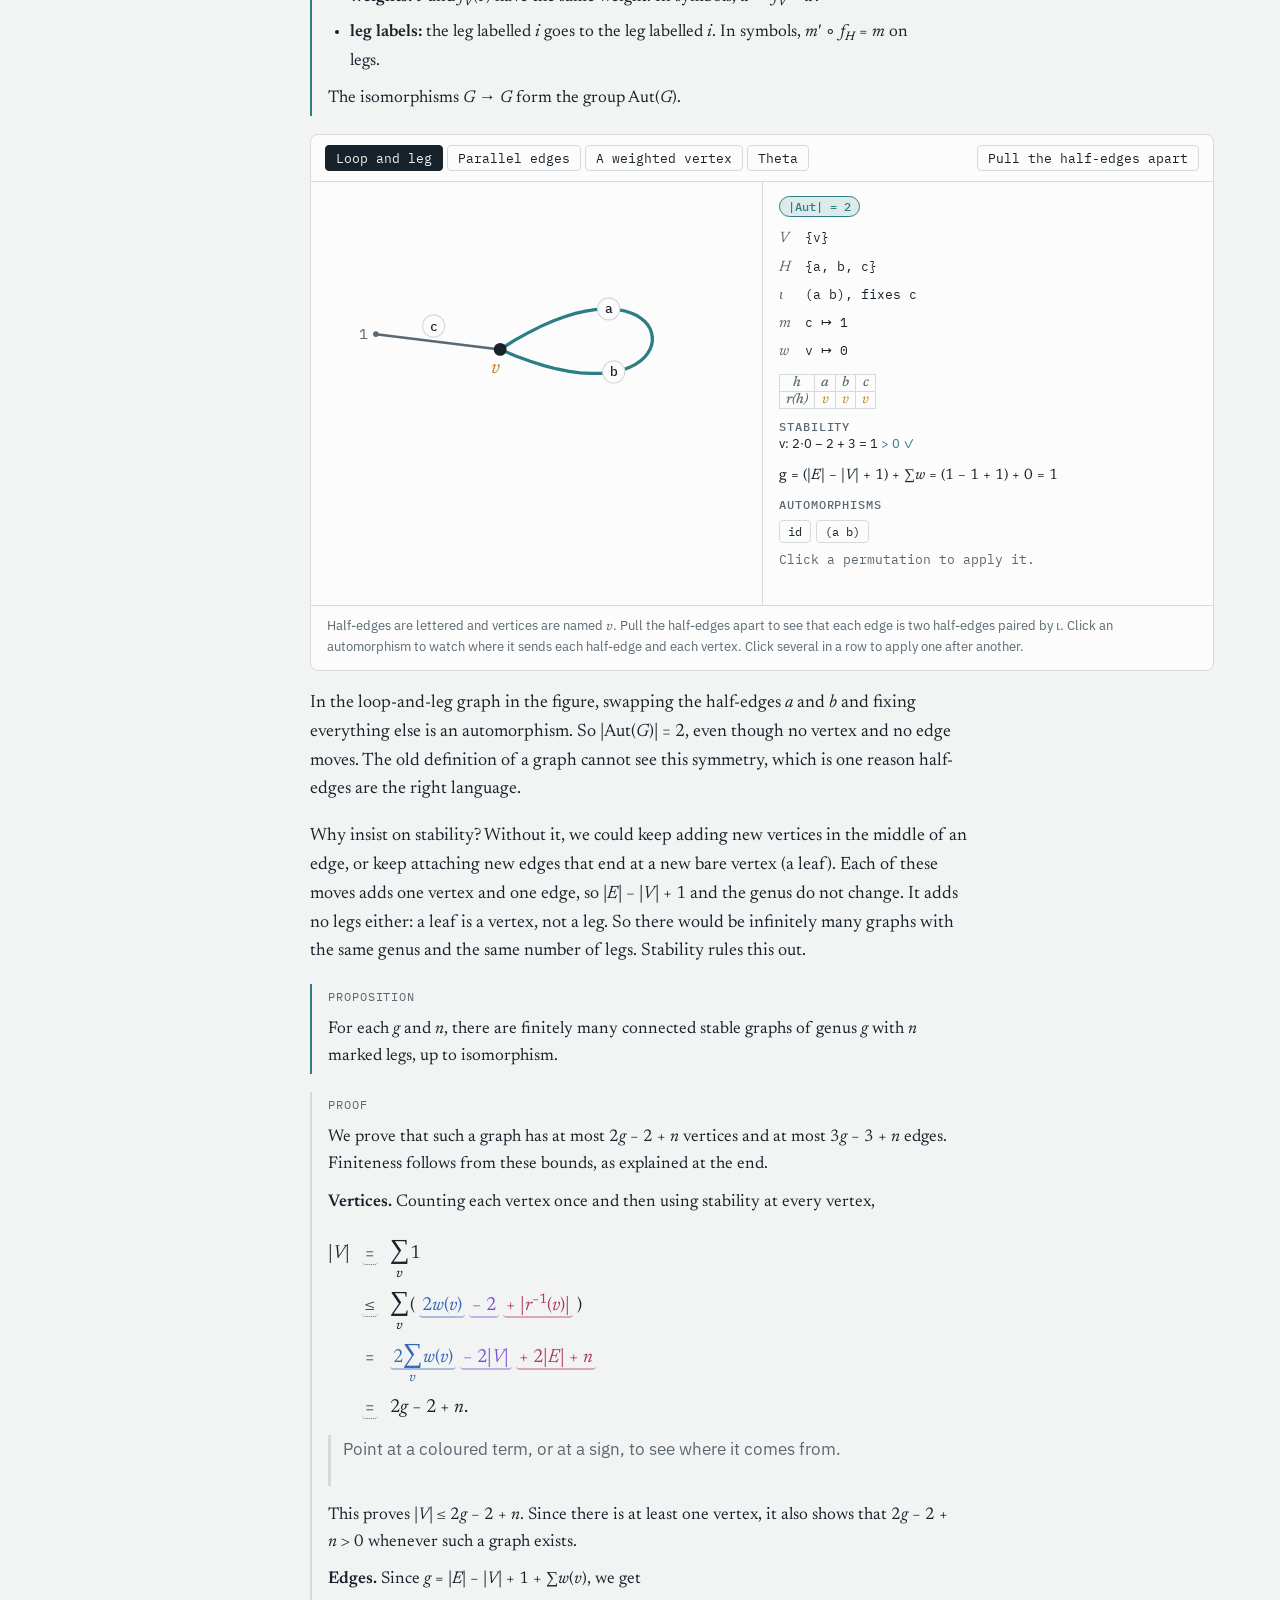
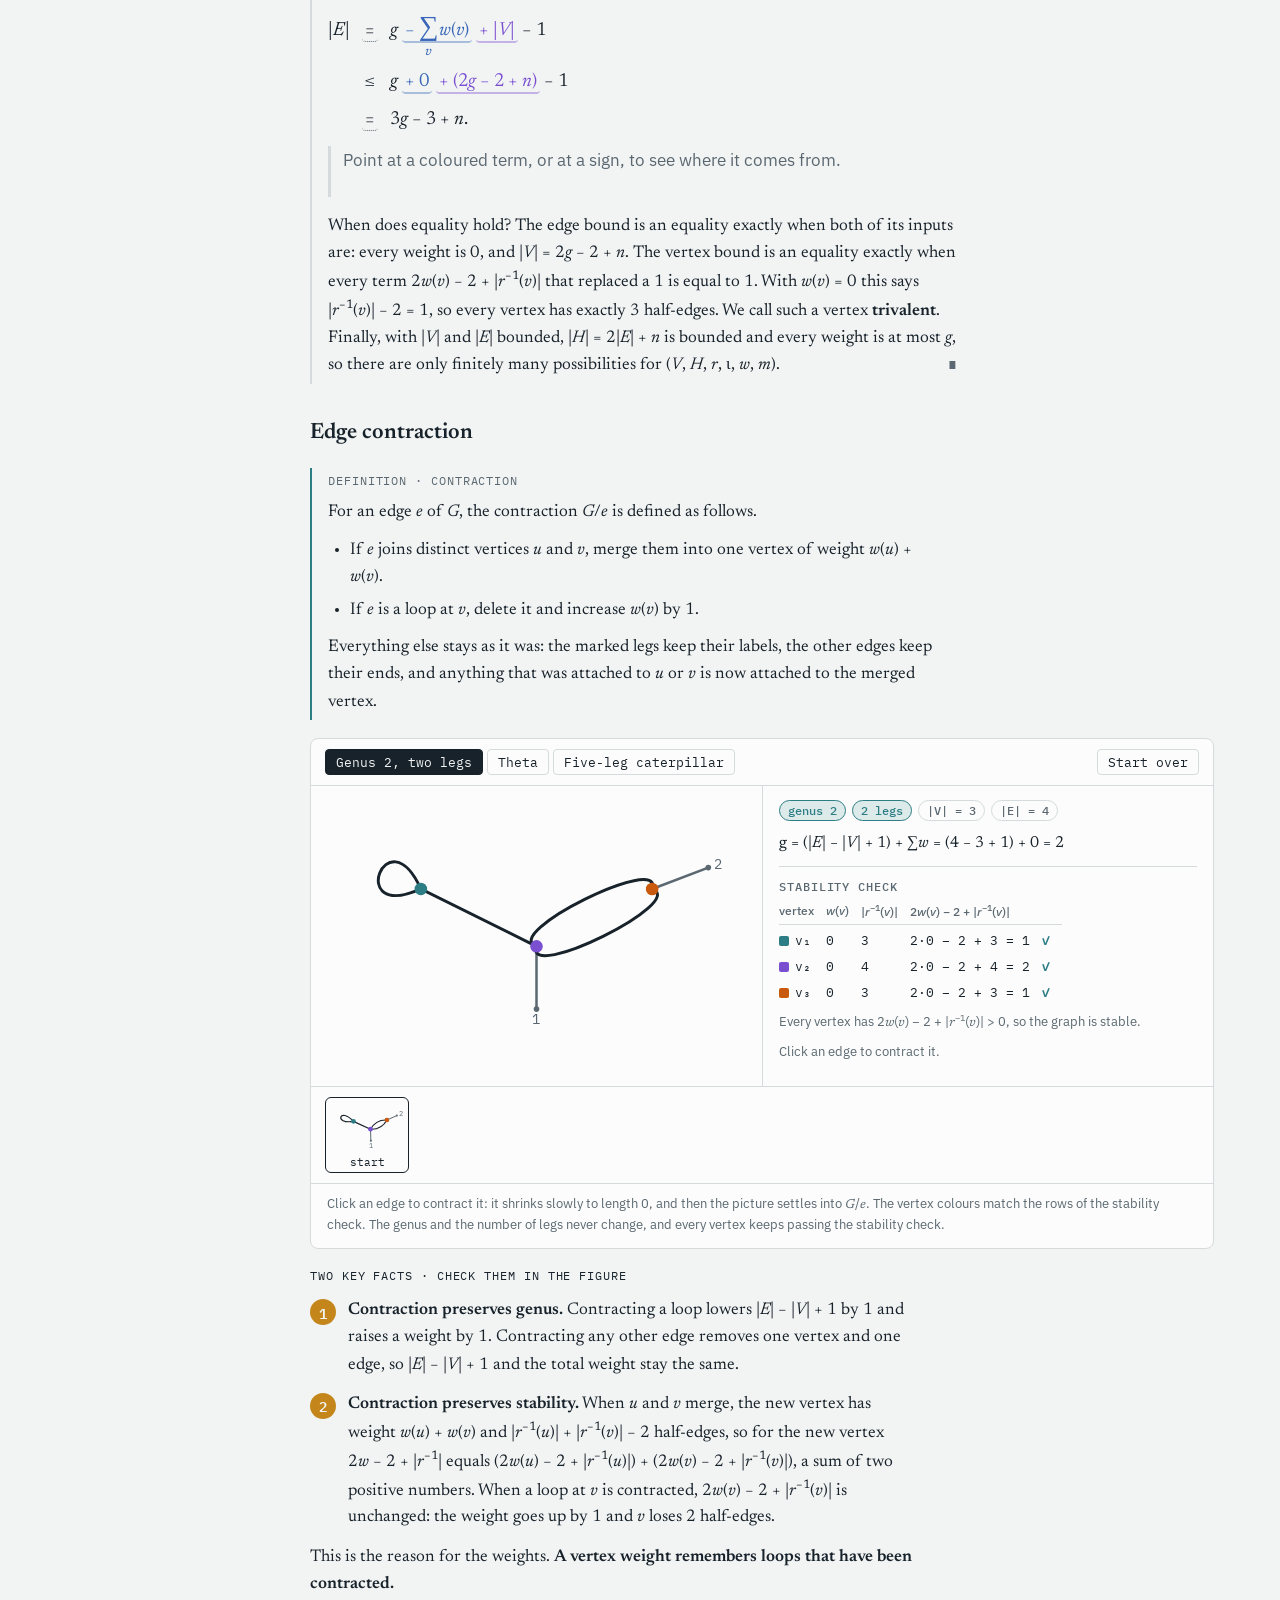
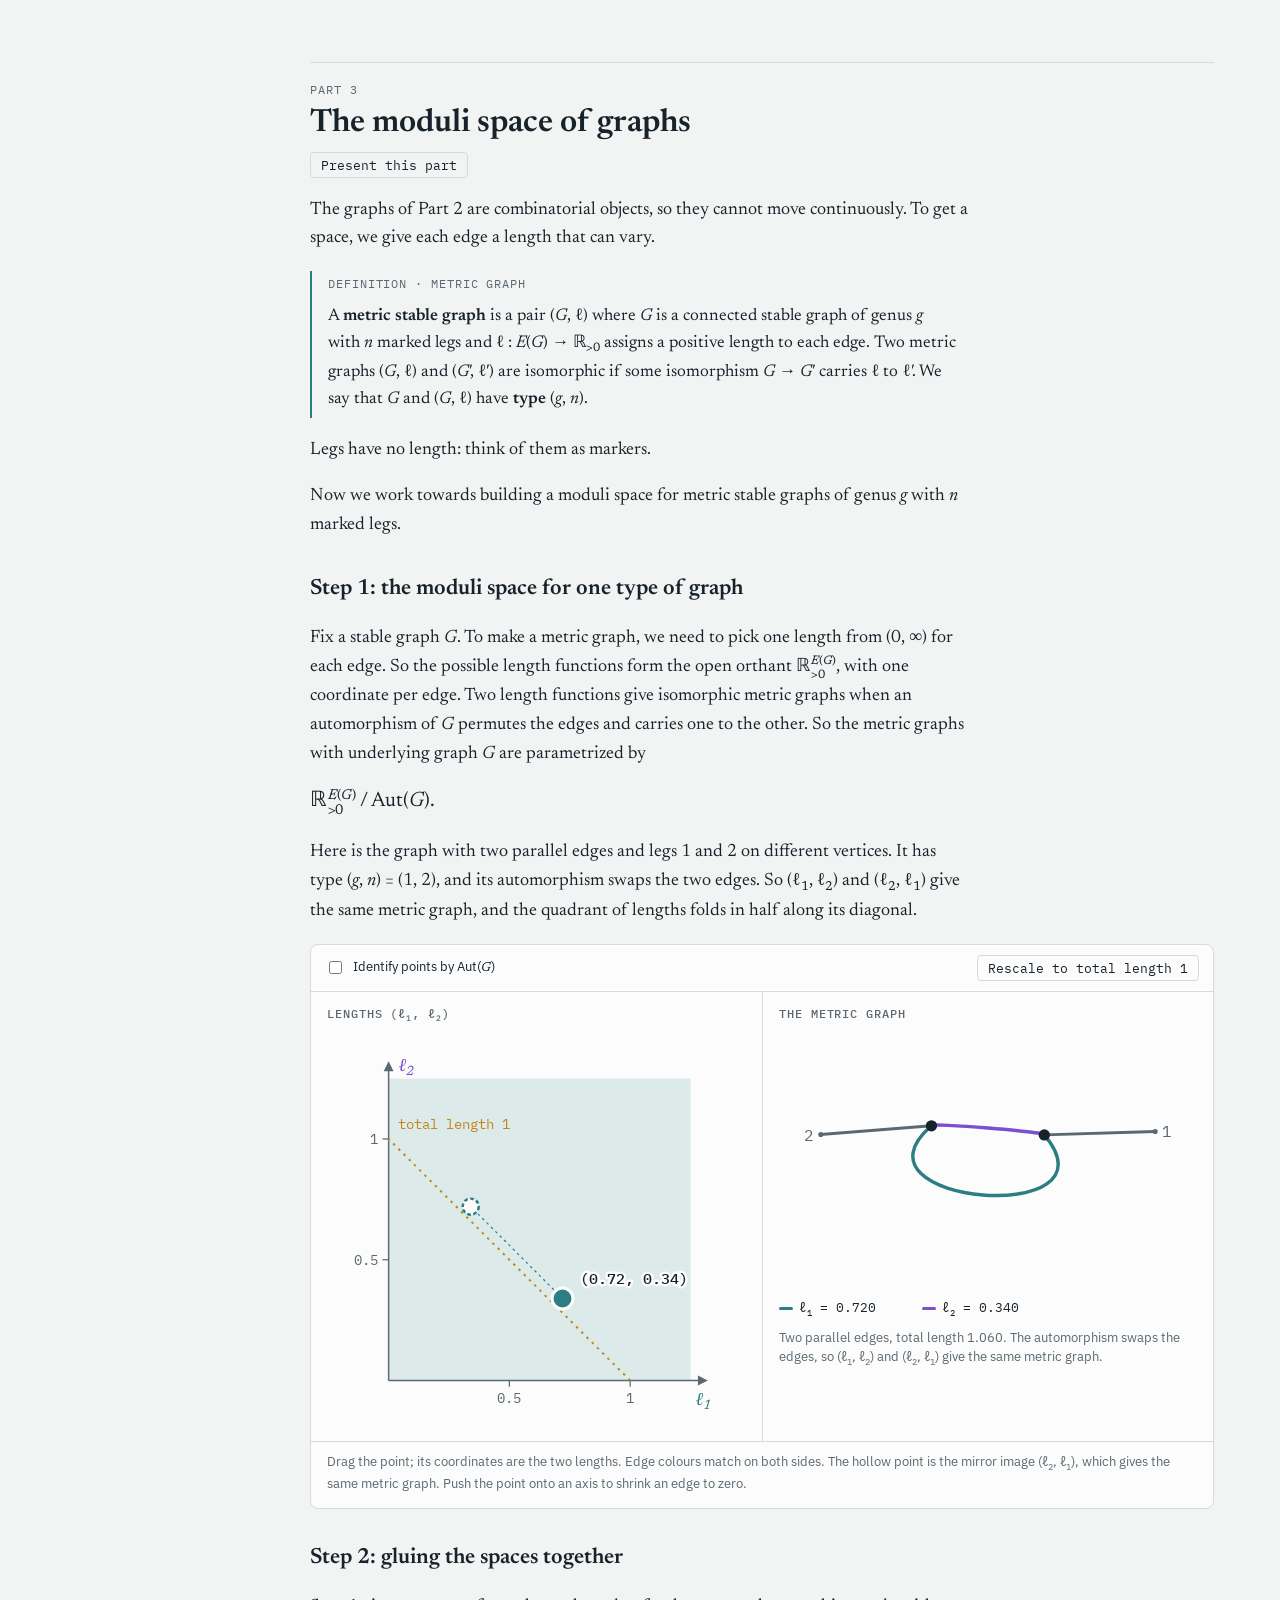
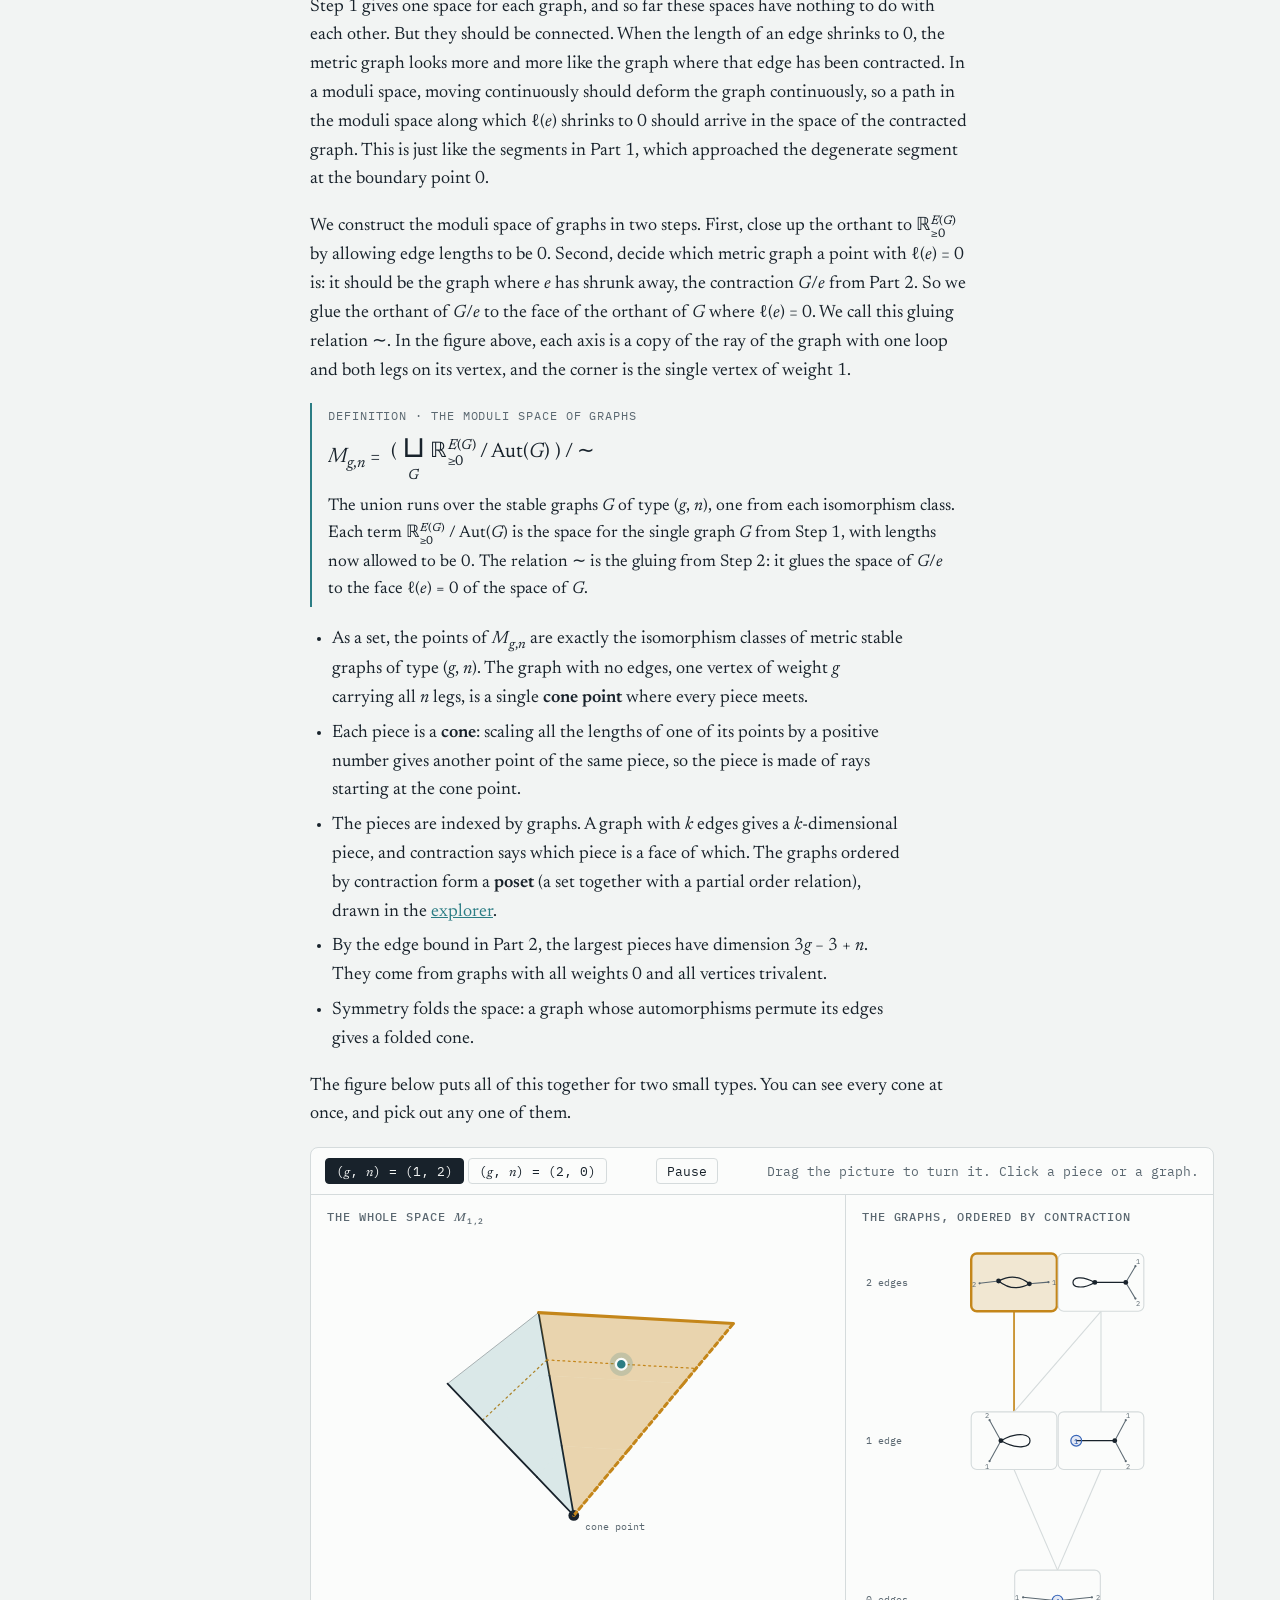
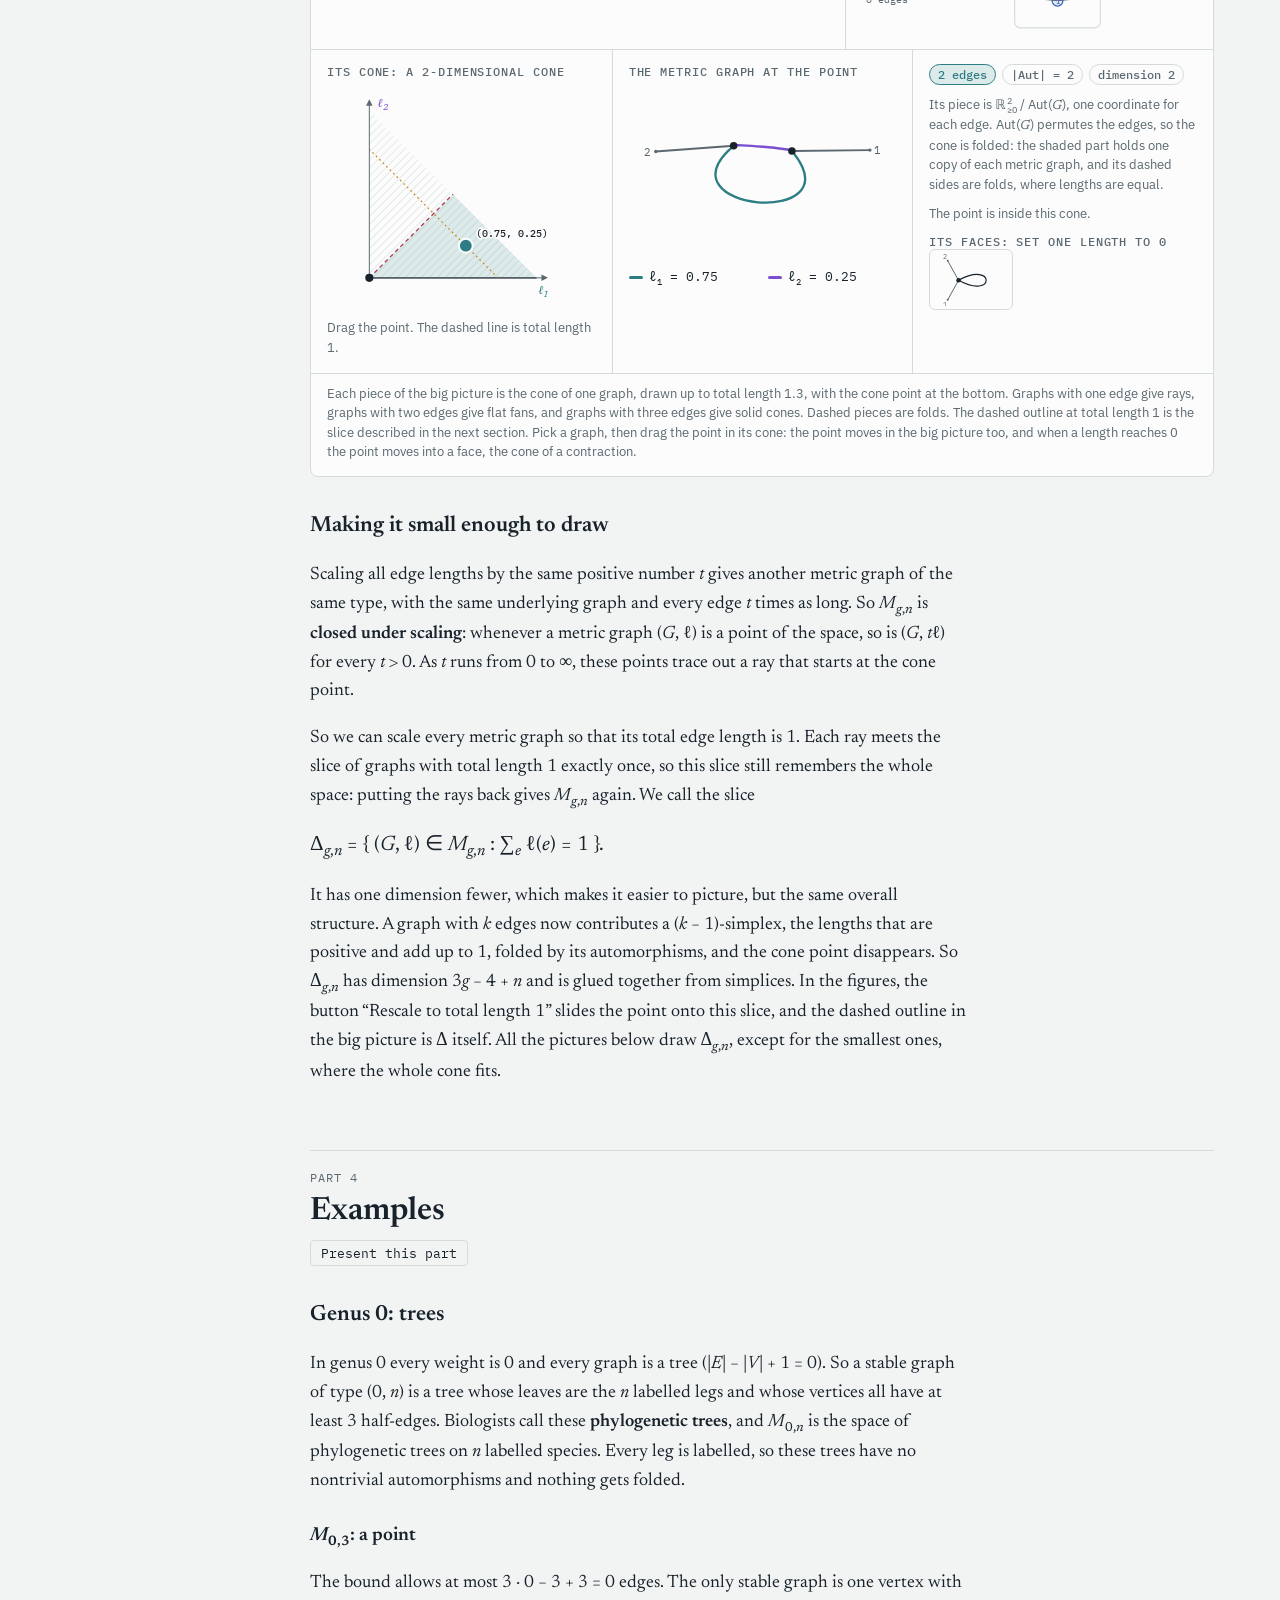
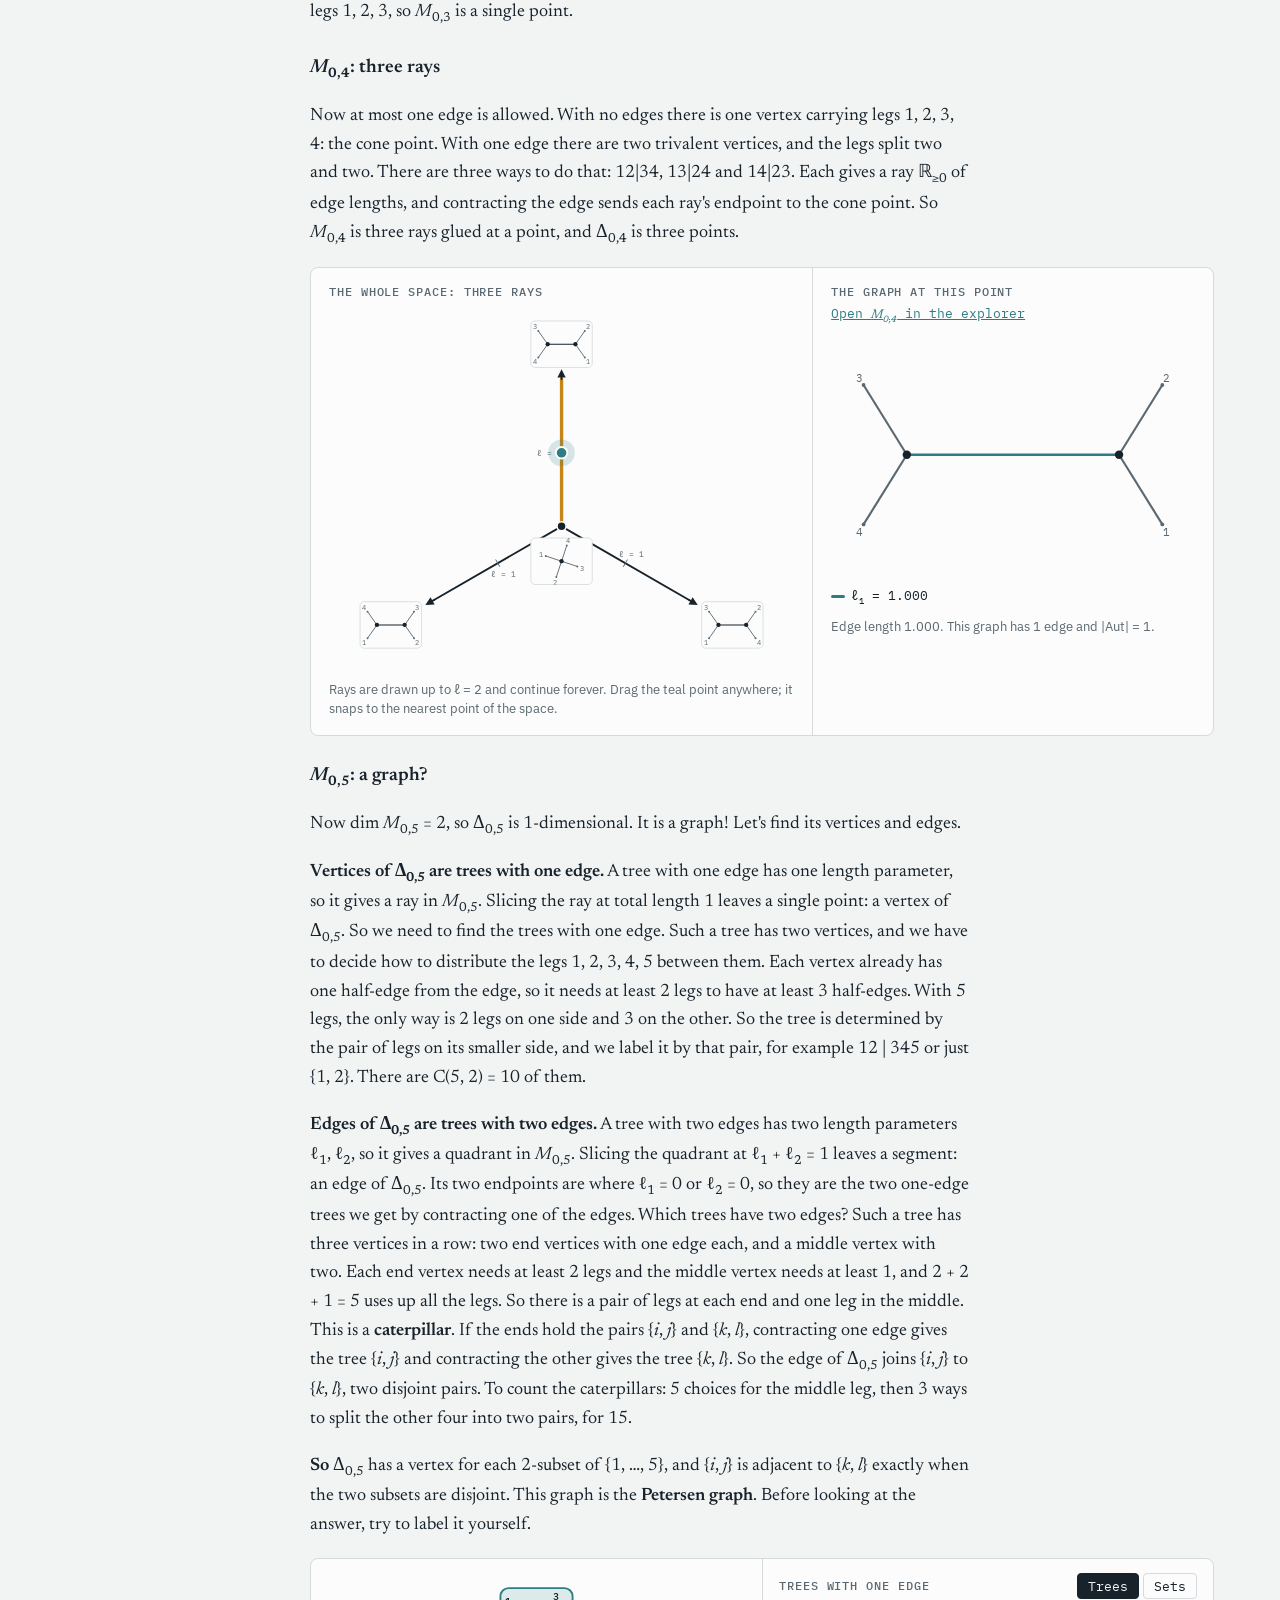
==== commit 25a38dcb: "Revise Part 3 and the genus-0 examples after review - Step 2: say "a path in the moduli space", buil" ====
--- a/lecture.html
+++ b/lecture.html
@@ -10,8 +10,8 @@
 <link rel="preconnect" href="https://fonts.gstatic.com" crossorigin>
 <link rel="stylesheet" href="https://fonts.googleapis.com/css2?family=Newsreader:ital,opsz,wght@0,6..72,400;0,6..72,600;1,6..72,400&family=IBM+Plex+Sans:wght@400;500;600&family=IBM+Plex+Mono:wght@400;500&display=swap">
 <link rel="stylesheet" href="style.css?v=11">
-<link rel="stylesheet" href="lecture.css?v=11">
-<link rel="stylesheet" href="deck.css?v=6">
+<link rel="stylesheet" href="lecture.css?v=12">
+<link rel="stylesheet" href="deck.css?v=7">
 </head>
 <body>
 <div class="wrap notes-wrap">
@@ -281,17 +281,18 @@
         </figure>
 
         <h3>Step 2: gluing the spaces together</h3>
-        <p>Step 1 gives one space for each graph, and so far these spaces have nothing to do with each other. But they should be connected. When the length of an edge shrinks to 0, the metric graph looks more and more like the graph where that edge has been contracted. In a moduli space, moving continuously should deform the graph continuously, so a path along which ℓ(<em class="m">e</em>) shrinks to 0 should arrive in the space of the contracted graph. This is just like the segments in Part 1, which approached the degenerate segment at the boundary point 0.</p>
-        <p>We build this in two moves. First, allow lengths to be 0, by closing up the orthant to ℝ<span class="ss"><sup><em class="m">E</em>(<em class="m">G</em>)</sup><sub>≥0</sub></span>. Second, decide which metric graph a point with ℓ(<em class="m">e</em>) = 0 is: it should be the graph where <em class="m">e</em> has shrunk away, the contraction <em class="m">G</em>/<em class="m">e</em> from Part 2. So we glue the face {ℓ(<em class="m">e</em>) = 0} of the orthant of <em class="m">G</em> to the orthant of <em class="m">G</em>/<em class="m">e</em>. In the figure above, each axis is a copy of the ray of the graph with one loop and both legs on its vertex, and the corner is the single vertex of weight 1.</p>
+        <p>Step 1 gives one space for each graph, and so far these spaces have nothing to do with each other. But they should be connected. When the length of an edge shrinks to 0, the metric graph looks more and more like the graph where that edge has been contracted. In a moduli space, moving continuously should deform the graph continuously, so a path in the moduli space along which ℓ(<em class="m">e</em>) shrinks to 0 should arrive in the space of the contracted graph. This is just like the segments in Part 1, which approached the degenerate segment at the boundary point 0.</p>
+        <p>We construct the moduli space of graphs in two steps. First, close up the orthant to ℝ<span class="ss"><sup><em class="m">E</em>(<em class="m">G</em>)</sup><sub>≥0</sub></span> by allowing edge lengths to be 0. Second, decide which metric graph a point with ℓ(<em class="m">e</em>) = 0 is: it should be the graph where <em class="m">e</em> has shrunk away, the contraction <em class="m">G</em>/<em class="m">e</em> from Part 2. So we glue the orthant of <em class="m">G</em>/<em class="m">e</em> to the face of the orthant of <em class="m">G</em> where ℓ(<em class="m">e</em>) = 0. We call this gluing relation ∼. In the figure above, each axis is a copy of the ray of the graph with one loop and both legs on its vertex, and the corner is the single vertex of weight 1.</p>
 
         <div class="theorem">
           <div class="eyebrow">Definition · the moduli space of graphs</div>
           <div class="display"><span><i>M</i><sub><i>g</i>,<i>n</i></sub> = </span><span>( <span class="bigop">⊔<small>G</small></span> ℝ<span class="ss"><sup><i>E</i>(<i>G</i>)</sup><sub>≥0</sub></span> / Aut(<i>G</i>) ) / ∼</span></div>
-          <p>The union runs over the stable graphs <em class="m">G</em> of type (<em class="m">g</em>, <em class="m">n</em>), one from each isomorphism class. Each term ℝ<span class="ss"><sup><em class="m">E</em>(<em class="m">G</em>)</sup><sub>≥0</sub></span> / Aut(<em class="m">G</em>) is the space for the single graph <em class="m">G</em> from Step 1, with lengths now allowed to be 0. The relation ∼ glues these spaces together by edge contraction: it identifies the face ℓ(<em class="m">e</em>) = 0 in the space of <em class="m">G</em> with the space of <em class="m">G</em>/<em class="m">e</em>.</p>
+          <p>The union runs over the stable graphs <em class="m">G</em> of type (<em class="m">g</em>, <em class="m">n</em>), one from each isomorphism class. Each term ℝ<span class="ss"><sup><em class="m">E</em>(<em class="m">G</em>)</sup><sub>≥0</sub></span> / Aut(<em class="m">G</em>) is the space for the single graph <em class="m">G</em> from Step 1, with lengths now allowed to be 0. The relation ∼ is the gluing from Step 2: it glues the space of <em class="m">G</em>/<em class="m">e</em> to the face ℓ(<em class="m">e</em>) = 0 of the space of <em class="m">G</em>.</p>
         </div>
         <ul class="plain-bullets">
           <li>As a set, the points of <em class="m">M</em><sub><em class="m">g</em>,<em class="m">n</em></sub> are exactly the isomorphism classes of metric stable graphs of type (<em class="m">g</em>, <em class="m">n</em>). The graph with no edges, one vertex of weight <em class="m">g</em> carrying all <em class="m">n</em> legs, is a single <b>cone point</b> where every piece meets.</li>
-          <li>Each piece is a <b>cone</b>: scaling all the lengths of one of its points by a positive number gives another point of the same piece, so the piece is made of rays starting at the cone point. The pieces are indexed by graphs. A graph with <em class="m">k</em> edges gives a <em class="m">k</em>-dimensional piece, and contraction says which piece is a face of which. The graphs ordered by contraction form the poset drawn in the <a href="index.html">explorer</a>.</li>
+          <li>Each piece is a <b>cone</b>: scaling all the lengths of one of its points by a positive number gives another point of the same piece, so the piece is made of rays starting at the cone point.</li>
+          <li>The pieces are indexed by graphs. A graph with <em class="m">k</em> edges gives a <em class="m">k</em>-dimensional piece, and contraction says which piece is a face of which. The graphs ordered by contraction form a <b>poset</b> (a set together with a partial order relation), drawn in the <a href="index.html">explorer</a>.</li>
           <li>By the edge bound in Part 2, the largest pieces have dimension 3<em class="m">g</em> − 3 + <em class="m">n</em>. They come from graphs with all weights 0 and all vertices trivalent.</li>
           <li>Symmetry folds the space: a graph whose automorphisms permute its edges gives a folded cone.</li>
         </ul>
@@ -325,26 +326,27 @@
       <!-- ================= PART 4 ================= -->
       <section id="part4" class="part" aria-labelledby="h-part4">
         <div class="part-head"><div class="eyebrow">Part 4</div><h2 id="h-part4">Examples</h2></div>
-        <p>In genus 0 every weight is 0 and every graph is a tree (|<em class="m">E</em>| − |<em class="m">V</em>| + 1 = 0). So a stable graph of type (0, <em class="m">n</em>) is a tree whose leaves are the <em class="m">n</em> labelled legs and whose vertices all have valence at least 3. Biologists call these <b>phylogenetic trees</b>, and <em class="m">M</em><sub>0,<em class="m">n</em></sub> is the space of phylogenetic trees on <em class="m">n</em> labelled species. Every leg is labelled, so these trees have no nontrivial automorphisms and nothing gets folded.</p>
-
-        <h3><em class="m">M</em><sub>0,3</sub>: a point</h3>
+        <h3>Genus 0: trees</h3>
+        <p>In genus 0 every weight is 0 and every graph is a tree (|<em class="m">E</em>| − |<em class="m">V</em>| + 1 = 0). So a stable graph of type (0, <em class="m">n</em>) is a tree whose leaves are the <em class="m">n</em> labelled legs and whose vertices all have at least 3 half-edges. Biologists call these <b>phylogenetic trees</b>, and <em class="m">M</em><sub>0,<em class="m">n</em></sub> is the space of phylogenetic trees on <em class="m">n</em> labelled species. Every leg is labelled, so these trees have no nontrivial automorphisms and nothing gets folded.</p>
+
+        <h4 class="ex"><em class="m">M</em><sub>0,3</sub>: a point</h4>
         <p>The bound allows at most 3 · 0 − 3 + 3 = 0 edges. The only stable graph is one vertex with legs 1, 2, 3, so <em class="m">M</em><sub>0,3</sub> is a single point.</p>
 
-        <h3><em class="m">M</em><sub>0,4</sub>: three rays</h3>
-        <p>Now at most one edge is allowed. With no edges there is one vertex carrying legs 1, 2, 3, 4: the cone point. With one edge there are two trivalent vertices, and the legs split two and two. There are three ways to do that: 12|34, 13|24 and 14|23. Each gives a ray ℝ<sub>≥0</sub> of edge lengths, and contracting the edge sends each ray's endpoint to the cone point. So <em class="m">M</em><sub>0,4</sub> is three rays glued at a point, and Δ<sub>0,4</sub> is three points. Is <em class="m">M</em><sub>0,4</sub> a graph? Yes: a star <em class="m">K</em><sub>1,3</sub> with infinitely long edges.</p>
+        <h4 class="ex"><em class="m">M</em><sub>0,4</sub>: three rays</h4>
+        <p>Now at most one edge is allowed. With no edges there is one vertex carrying legs 1, 2, 3, 4: the cone point. With one edge there are two trivalent vertices, and the legs split two and two. There are three ways to do that: 12|34, 13|24 and 14|23. Each gives a ray ℝ<sub>≥0</sub> of edge lengths, and contracting the edge sends each ray's endpoint to the cone point. So <em class="m">M</em><sub>0,4</sub> is three rays glued at a point, and Δ<sub>0,4</sub> is three points.</p>
         <div class="space spc lw" data-space="0,4"></div>
 
-        <h3><em class="m">M</em><sub>0,5</sub>: the Petersen graph</h3>
-        <p>Now dim <em class="m">M</em><sub>0,5</sub> = 2, so Δ<sub>0,5</sub> is 1-dimensional. It is a graph. Let's find its vertices and edges.</p>
-        <p><b>Vertices of Δ<sub>0,5</sub> are trees with one edge.</b> One edge splits the legs into two sides, and each side needs at least 2 legs so that both vertices are at least trivalent. So the split is a 2-subset against a 3-subset of {1, …, 5}. Label the tree by its 2-subset {<em class="m">i</em>, <em class="m">j</em>}. There are C(5, 2) = 10 of them.</p>
-        <p><b>Edges of Δ<sub>0,5</sub> are trees with two edges.</b> A trivalent tree with 5 legs has 3 internal vertices and 2 edges: a pair of legs at each end and one leg in the middle. This is a <b>caterpillar</b>. Contracting either edge gives a one-edge tree. If the ends hold the pairs {<em class="m">i</em>, <em class="m">j</em>} and {<em class="m">k</em>, <em class="m">l</em>}, the two contractions are the trees labelled {<em class="m">i</em>, <em class="m">j</em>} and {<em class="m">k</em>, <em class="m">l</em>}. To count them: 5 choices for the middle leg, then 3 ways to split the other four into two pairs, for 15 trees.</p>
-        <p><b>So</b> Δ<sub>0,5</sub> has a vertex for each 2-subset of {1, …, 5}, and {<em class="m">i</em>, <em class="m">j</em>} is adjacent to {<em class="m">k</em>, <em class="m">l</em>} exactly when the two subsets are disjoint. That is the Kneser graph <em class="m">K</em>(5, 2), which is the <b>Petersen graph</b>. Before looking at the answer, try to label it yourself.</p>
+        <h4 class="ex"><em class="m">M</em><sub>0,5</sub>: a graph?</h4>
+        <p>Now dim <em class="m">M</em><sub>0,5</sub> = 2, so Δ<sub>0,5</sub> is 1-dimensional. It is a graph! Let's find its vertices and edges.</p>
+        <p><b>Vertices of Δ<sub>0,5</sub> are trees with one edge.</b> A tree with one edge has one length parameter, so it gives a ray in <em class="m">M</em><sub>0,5</sub>. Slicing the ray at total length 1 leaves a single point: a vertex of Δ<sub>0,5</sub>. So we need to find the trees with one edge. Such a tree has two vertices, and we have to decide how to distribute the legs 1, 2, 3, 4, 5 between them. Each vertex already has one half-edge from the edge, so it needs at least 2 legs to have at least 3 half-edges. With 5 legs, the only way is 2 legs on one side and 3 on the other. So the tree is determined by the pair of legs on its smaller side, and we label it by that pair, for example 12 | 345 or just {1, 2}. There are C(5, 2) = 10 of them.</p>
+        <p><b>Edges of Δ<sub>0,5</sub> are trees with two edges.</b> A tree with two edges has two length parameters ℓ<sub>1</sub>, ℓ<sub>2</sub>, so it gives a quadrant in <em class="m">M</em><sub>0,5</sub>. Slicing the quadrant at ℓ<sub>1</sub> + ℓ<sub>2</sub> = 1 leaves a segment: an edge of Δ<sub>0,5</sub>. Its two endpoints are where ℓ<sub>1</sub> = 0 or ℓ<sub>2</sub> = 0, so they are the two one-edge trees we get by contracting one of the edges. Which trees have two edges? Such a tree has three vertices in a row: two end vertices with one edge each, and a middle vertex with two. Each end vertex needs at least 2 legs and the middle vertex needs at least 1, and 2 + 2 + 1 = 5 uses up all the legs. So there is a pair of legs at each end and one leg in the middle. This is a <b>caterpillar</b>. If the ends hold the pairs {<em class="m">i</em>, <em class="m">j</em>} and {<em class="m">k</em>, <em class="m">l</em>}, contracting one edge gives the tree {<em class="m">i</em>, <em class="m">j</em>} and contracting the other gives the tree {<em class="m">k</em>, <em class="m">l</em>}. So the edge of Δ<sub>0,5</sub> joins {<em class="m">i</em>, <em class="m">j</em>} to {<em class="m">k</em>, <em class="m">l</em>}, two disjoint pairs. To count the caterpillars: 5 choices for the middle leg, then 3 ways to split the other four into two pairs, for 15.</p>
+        <p><b>So</b> Δ<sub>0,5</sub> has a vertex for each 2-subset of {1, …, 5}, and {<em class="m">i</em>, <em class="m">j</em>} is adjacent to {<em class="m">k</em>, <em class="m">l</em>} exactly when the two subsets are disjoint. This graph is the <b>Petersen graph</b>. Before looking at the answer, try to label it yourself.</p>
 
         <figure class="fig" id="w-pet">
           <div class="fig-pair pet">
             <div><svg id="pet-svg" viewBox="0 0 360 340" role="group" aria-label="An unlabelled Petersen graph. Choose a vertex, then a pair."></svg></div>
             <div class="pet-side">
-              <h4>Pairs</h4>
+              <div class="pet-head"><h4 id="pet-chips-h">Trees with one edge</h4><div class="seg-ctl" role="group" aria-label="Show the labels as" id="pet-mode"><button type="button" class="segbtn" data-m="tree" aria-pressed="true">Trees</button><button type="button" class="segbtn" data-m="set" aria-pressed="false">Sets</button></div></div>
               <div class="pet-chips" id="pet-chips" role="group" aria-label="2-subsets of {1,…,5}"></div>
               <div class="pet-score" id="pet-score" aria-live="polite"></div>
               <div class="row">
@@ -354,7 +356,7 @@
               </div>
             </div>
           </div>
-          <figcaption class="fig-cap">Choose a vertex, then a pair. An edge turns solid when its two pairs are disjoint and red when they overlap. When all fifteen edges are solid, the vertices are the one-edge trees and the edges are the caterpillars.</figcaption>
+          <figcaption class="fig-cap">Choose a vertex, then a one-edge tree. Two trees can be joined by an edge when they are the two contractions of a caterpillar, that is, when the pairs of legs on their smaller sides are disjoint. An edge turns solid when its two pairs are disjoint and red when they overlap. Switch to sets to label by the pairs instead. When all fifteen edges are solid, the vertices are the one-edge trees and the edges are the caterpillars.</figcaption>
         </figure>
 
         <p>Each edge of Δ<sub>0,5</sub> is a family of caterpillars. Walking along the edge from {<em class="m">i</em>, <em class="m">j</em>} to {<em class="m">k</em>, <em class="m">l</em>} shrinks one internal edge while the other grows. Drag the point to watch it happen.</p>
@@ -364,7 +366,7 @@
         <ul class="plain-bullets">
           <li>Each vertex {<em class="m">i</em>, <em class="m">j</em>} has C(3, 2) = 3 disjoint partners, so the graph is 3-regular with 10 · 3 / 2 = 15 edges.</li>
           <li>So <em class="m">M</em><sub>0,5</sub> is the cone over the Petersen graph: 15 two-dimensional quadrants, glued in threes along 10 rays.</li>
-          <li>The cycle rank of the Petersen graph is 15 − 10 + 1 = 6 = 3!. In general Δ<sub>0,<em class="m">n</em></sub> is homotopy equivalent to a wedge of (<em class="m">n</em> − 2)! spheres of dimension <em class="m">n</em> − 4. For <em class="m">n</em> = 5 that is 6 circles.</li>
+          <li>The cycle rank of the Petersen graph is 15 − 10 + 1 = 6 = 3!. In general Δ<sub>0,<em class="m">n</em></sub> is homotopy equivalent to a wedge of (<em class="m">n</em> − 2)! spheres of dimension <em class="m">n</em> − 4. For <em class="m">n</em> = 5 that is 6 circles. For <em class="m">n</em> = 6 it is 24 two-dimensional spheres: see Δ<sub>0,6</sub> in the <a href="index.html#g0-n6">explorer</a>.</li>
         </ul>
 
         <h3>Examples with genus</h3>
@@ -773,9 +775,9 @@
   <section class="slide" data-part="3" data-title="Step 2: gluing the spaces together">
     <h2>Step 2: gluing the spaces together</h2>
     <ul class="pts">
-      <li class="step">As ℓ(<em class="m">e</em>) shrinks to 0, the metric graph looks more and more like <em class="m">G</em>/<em class="m">e</em>. Moving continuously should deform the graph continuously.</li>
-      <li class="step">So allow lengths to be 0: close up the orthant to ℝ<span class="ss"><sup><em class="m">E</em>(<em class="m">G</em>)</sup><sub>≥0</sub></span>.</li>
-      <li class="step">Then glue the face {ℓ(<em class="m">e</em>) = 0} of the orthant of <em class="m">G</em> to the orthant of <em class="m">G</em>/<em class="m">e</em>.</li>
+      <li class="step">As ℓ(<em class="m">e</em>) shrinks to 0, the metric graph looks more and more like <em class="m">G</em>/<em class="m">e</em>. So a path in the moduli space along which ℓ(<em class="m">e</em>) shrinks to 0 should arrive in the space of <em class="m">G</em>/<em class="m">e</em>.</li>
+      <li class="step">We construct the moduli space in two steps. First, close up the orthant to ℝ<span class="ss"><sup><em class="m">E</em>(<em class="m">G</em>)</sup><sub>≥0</sub></span> by allowing edge lengths to be 0.</li>
+      <li class="step">Second, glue the orthant of <em class="m">G</em>/<em class="m">e</em> to the face of the orthant of <em class="m">G</em> where ℓ(<em class="m">e</em>) = 0. We call this gluing relation ∼.</li>
     </ul>
   </section>
 
@@ -784,7 +786,7 @@
     <div class="display"><span><i>M</i><sub><i>g</i>,<i>n</i></sub> = </span><span>( <span class="bigop">⊔<small>G</small></span> ℝ<span class="ss"><sup><i>E</i>(<i>G</i>)</sup><sub>≥0</sub></span> / Aut(<i>G</i>) ) / ∼</span></div>
     <ul class="pts">
       <li class="step">One term for each stable graph of type (<em class="m">g</em>, <em class="m">n</em>): the space of that graph from Step 1, with lengths allowed to be 0.</li>
-      <li class="step">∼ glues them by edge contraction: the face ℓ(<em class="m">e</em>) = 0 of the space of <em class="m">G</em> is the space of <em class="m">G</em>/<em class="m">e</em>.</li>
+      <li class="step">∼ is the gluing from Step 2: the space of <em class="m">G</em>/<em class="m">e</em> is glued to the face ℓ(<em class="m">e</em>) = 0 of the space of <em class="m">G</em>.</li>
       <li class="step">Its points are exactly the isomorphism classes of metric stable graphs of type (<em class="m">g</em>, <em class="m">n</em>).</li>
     </ul>
   </section>
@@ -794,6 +796,7 @@
     <ul class="pts">
       <li class="step">One <b>cone point</b>: the vertex of weight <em class="m">g</em> carrying all <em class="m">n</em> legs.</li>
       <li class="step">Each piece is a <b>cone</b>: scaling the lengths of a point by any positive number stays in the piece.</li>
+      <li class="step">The pieces are indexed by graphs, and contraction says which piece is a face of which. The graphs form a <b>poset</b> (a set together with a partial order relation).</li>
       <li class="step">A graph with <em class="m">k</em> edges gives a <em class="m">k</em>-dimensional cone. The largest have dimension 3<em class="m">g</em> − 3 + <em class="m">n</em>.</li>
       <li class="step">Symmetry folds the space: automorphisms that permute edges fold their cone.</li>
     </ul>
@@ -832,7 +835,7 @@
     <ul class="pts">
       <li class="step">At most one edge. With no edges: one vertex with all four legs, the cone point.</li>
       <li class="step">With one edge the legs split two and two: 12|34, 13|24, 14|23.</li>
-      <li class="step">Each gives a ray, and the rays meet at the cone point: a star with three infinite edges.</li>
+      <li class="step">Each gives a ray, and the three rays meet at the cone point.</li>
     </ul>
   </section>
 
@@ -842,27 +845,29 @@
     <div class="slot" data-fig='.space[data-space="0,4"]'></div>
   </section>
 
-  <section class="slide" data-part="4" data-title="M₀,₅: the vertices">
-    <h2><em class="m">M</em><sub>0,5</sub>: the vertices of Δ<sub>0,5</sub></h2>
+  <section class="slide" data-part="4" data-title="M₀,₅: a graph?">
+    <h2><em class="m">M</em><sub>0,5</sub>: a graph?</h2>
     <ul class="pts">
       <li class="step">dim <em class="m">M</em><sub>0,5</sub> = 2, so Δ<sub>0,5</sub> is 1-dimensional. It is a graph!</li>
-      <li class="step">Its vertices are trees with one edge. The edge splits the legs 2 | 3, so label the tree by its 2-subset {<em class="m">i</em>, <em class="m">j</em>}.</li>
-      <li class="step">There are C(5, 2) = 10 of them.</li>
+      <li class="step"><b>Vertices:</b> a tree with one edge has one length, so it gives a ray. Slicing the ray at total length 1 leaves one point: a vertex of Δ<sub>0,5</sub>.</li>
+      <li class="step">To build one, distribute the legs 1, …, 5 between its two vertices. Each vertex already has the edge, so it needs at least 2 legs: the split is 2 | 3.</li>
+      <li class="step">Label the tree by its pair, for example 12 | 345 or {1, 2}. There are C(5, 2) = 10.</li>
     </ul>
   </section>
 
   <section class="slide" data-part="4" data-title="M₀,₅: the edges">
     <h2><em class="m">M</em><sub>0,5</sub>: the edges of Δ<sub>0,5</sub></h2>
     <ul class="pts">
-      <li class="step">Its edges are trees with two edges, <b>caterpillars</b>: a pair of legs at each end and one in the middle. There are 5 · 3 = 15.</li>
-      <li class="step">The caterpillar with ends {<em class="m">i</em>, <em class="m">j</em>} and {<em class="m">k</em>, <em class="m">l</em>} contracts to the trees {<em class="m">i</em>, <em class="m">j</em>} and {<em class="m">k</em>, <em class="m">l</em>}.</li>
-      <li class="step">Adjacent means disjoint: Δ<sub>0,5</sub> is the Kneser graph <em class="m">K</em>(5, 2), the <b>Petersen graph</b>.</li>
+      <li class="step"><b>Edges:</b> a tree with two edges has two lengths, so it gives a quadrant. Slicing at ℓ<sub>1</sub> + ℓ<sub>2</sub> = 1 leaves a segment, whose ends are the two contractions.</li>
+      <li class="step">Three vertices in a row: each end needs 2 legs and the middle needs 1. So a pair at each end and one leg in the middle: a <b>caterpillar</b>. There are 5 · 3 = 15.</li>
+      <li class="step">The caterpillar with ends {<em class="m">i</em>, <em class="m">j</em>} and {<em class="m">k</em>, <em class="m">l</em>} contracts to the trees {<em class="m">i</em>, <em class="m">j</em>} and {<em class="m">k</em>, <em class="m">l</em>}: adjacent means disjoint.</li>
+      <li class="step">This graph is the <b>Petersen graph</b>.</li>
     </ul>
   </section>
 
   <section class="slide interactive" data-part="4" data-title="Your turn: label the Petersen graph">
     <h2>Your turn: label the Petersen graph</h2>
-    <p class="prompt">Choose a vertex, then a pair, so that adjacent pairs are disjoint.</p>
+    <p class="prompt">Choose a vertex, then a tree, so that adjacent trees have disjoint pairs. Switch to sets to label by the pairs instead.</p>
     <div class="slot" data-fig="#w-pet"></div>
   </section>
 
@@ -878,6 +883,7 @@
       <li class="step">Each {<em class="m">i</em>, <em class="m">j</em>} has C(3, 2) = 3 disjoint partners: 3-regular, 10 · 3 / 2 = 15 edges.</li>
       <li class="step"><em class="m">M</em><sub>0,5</sub> is the cone over the Petersen graph: 15 quadrants, glued in threes along 10 rays.</li>
       <li class="step">Cycle rank 15 − 10 + 1 = 6 = 3!. In general Δ<sub>0,<em class="m">n</em></sub> is homotopy equivalent to a wedge of (<em class="m">n</em> − 2)! spheres of dimension <em class="m">n</em> − 4.</li>
+      <li class="step">For <em class="m">n</em> = 5 that is 6 circles. For <em class="m">n</em> = 6 it is 24 two-dimensional spheres: see Δ<sub>0,6</sub> in the <a href="index.html#g0-n6">explorer</a>.</li>
     </ul>
   </section>
 
@@ -992,7 +998,7 @@
 <script src="js/spaces.js?v=7"></script>
 <script src="js/spacepic.js?v=7"></script>
 <script src="js/turntable.js?v=1"></script>
-<script src="js/lecture.js?v=13"></script>
+<script src="js/lecture.js?v=14"></script>
 <script src="js/deck.js?v=2"></script>
 </body>
 </html>
--- a/lecture.css
+++ b/lecture.css
@@ -234,6 +234,20 @@
 #pet-svg .pe { stroke: var(--edge); stroke-width: 2; }
 #pet-svg .pe.ok { stroke: var(--mat); stroke-width: 3; }
 #pet-svg .pe.bad { stroke: var(--nm); stroke-width: 2.5; stroke-dasharray: 5 4; }
+/* labels drawn as little trees */
+.pet-head { display: flex; flex-wrap: wrap; align-items: center; justify-content: space-between; gap: 6px 12px; }
+.pet-chips.trees { grid-template-columns: repeat(5, minmax(0, 1fr)); max-width: 440px; }
+.pet-chips.trees button { padding: 2px; }
+.pet-chips.trees svg { display: block; width: 100%; height: auto; }
+.pet-chips button.mine .tr-e, .pet-chips button.mine .tr-l { stroke: var(--paper); }
+.pet-chips button.mine .tr-v, .pet-chips button.mine .tr-t { fill: var(--paper); }
+.tr-e { stroke: var(--ink); stroke-width: 1.8; stroke-linecap: round; }
+.tr-l { stroke: var(--muted); stroke-width: 1.3; stroke-linecap: round; }
+.tr-v { fill: var(--ink); }
+.tr-t { fill: var(--ink); font-family: var(--mono); font-weight: 500; text-anchor: middle; dominant-baseline: central; }
+#pet-svg .pv text.tr-t { font: 500 8.2px var(--mono); }
+/* subsections inside a part, such as the genus-0 examples */
+.part h4.ex { font: 600 19px/1.3 var(--display); letter-spacing: 0; text-transform: none; color: var(--ink); margin-top: 10px; }
 
 /* genus 2 reveal */
 .g2 { display: grid; }
--- a/deck.css
+++ b/deck.css
@@ -107,6 +107,7 @@
 .slot table.stab button { width: clamp(52px, 4.4vw, 76px); height: clamp(40px, 3.4vw, 60px); }
 .slot table.stab { font-size: 15px; }
 .slot .qwhy { font-size: 14px; }
+.slot .pet-chips.trees { max-width: 600px; }
 .slot .qbtns .segbtn { font-size: 13.5px; }
 .slot .g2-card { width: clamp(130px, 13vw, 190px); }
 .slot .con-hist button { width: 74px; }
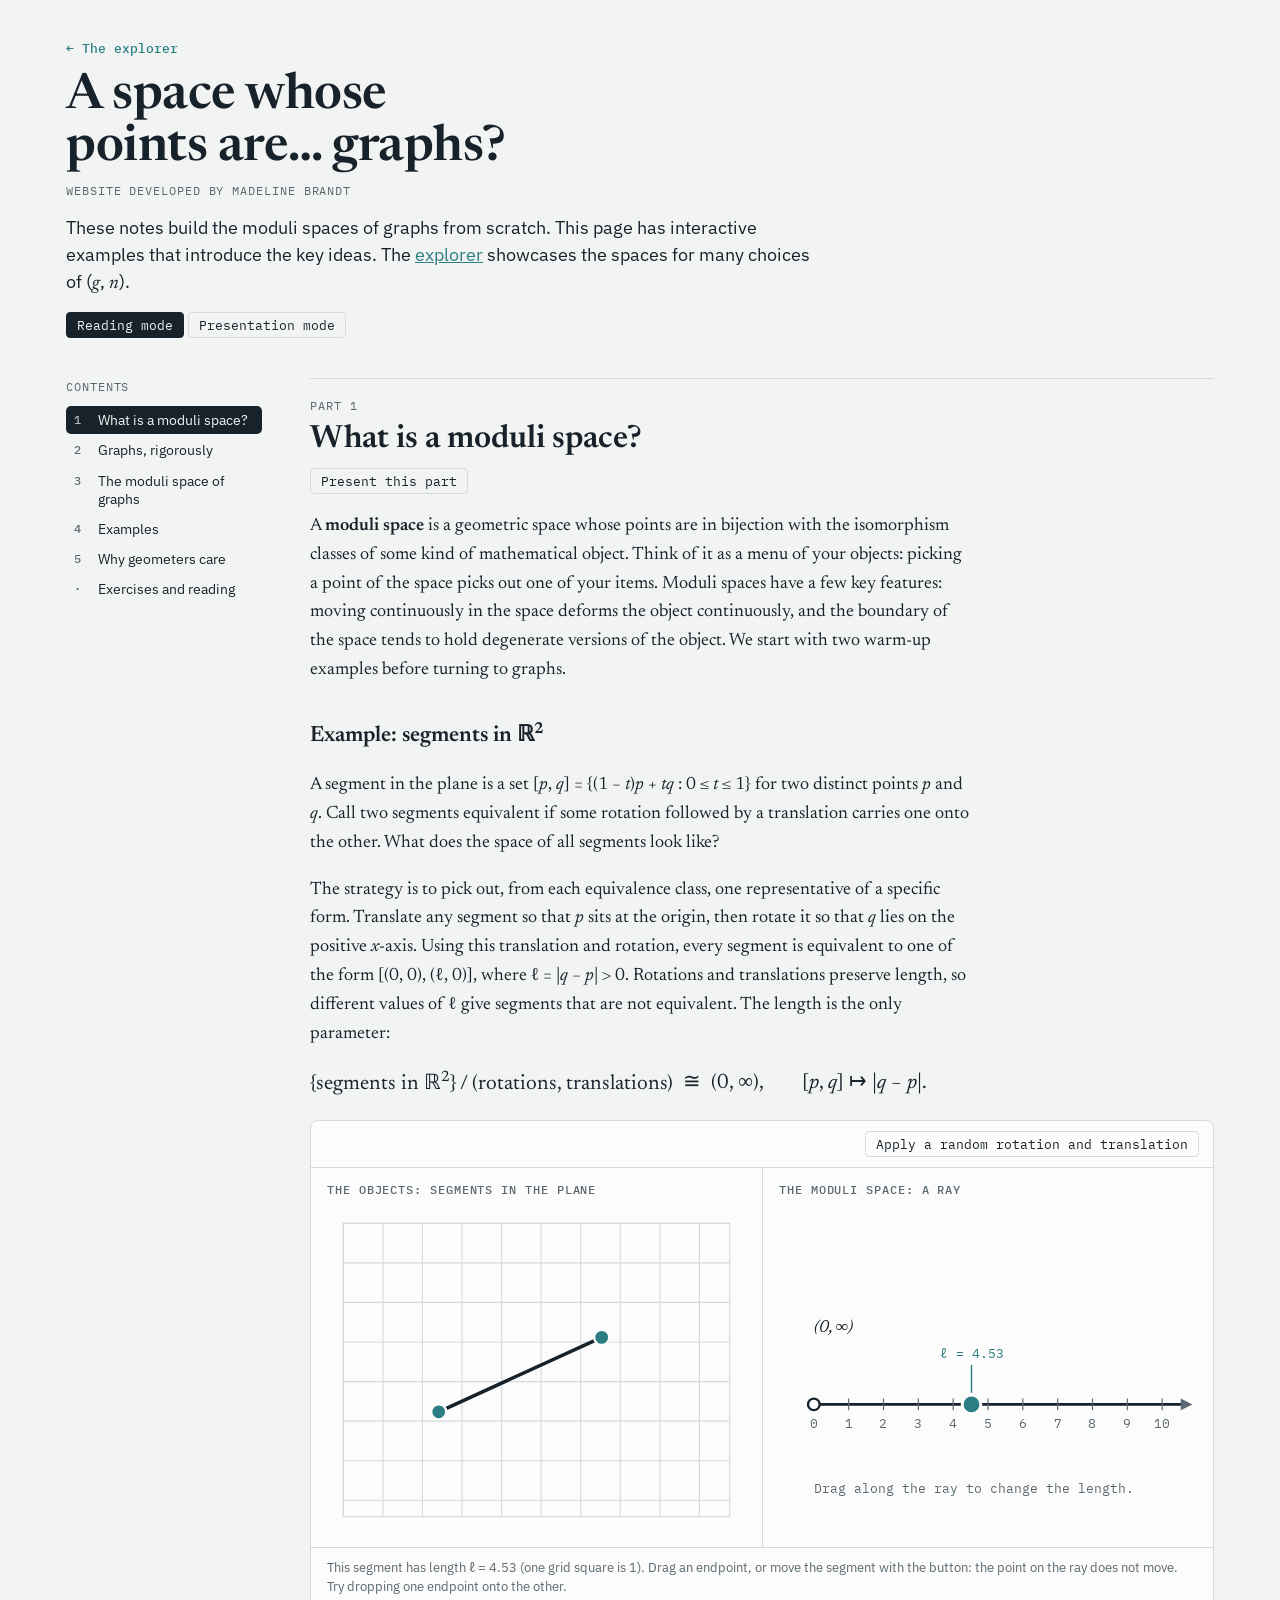
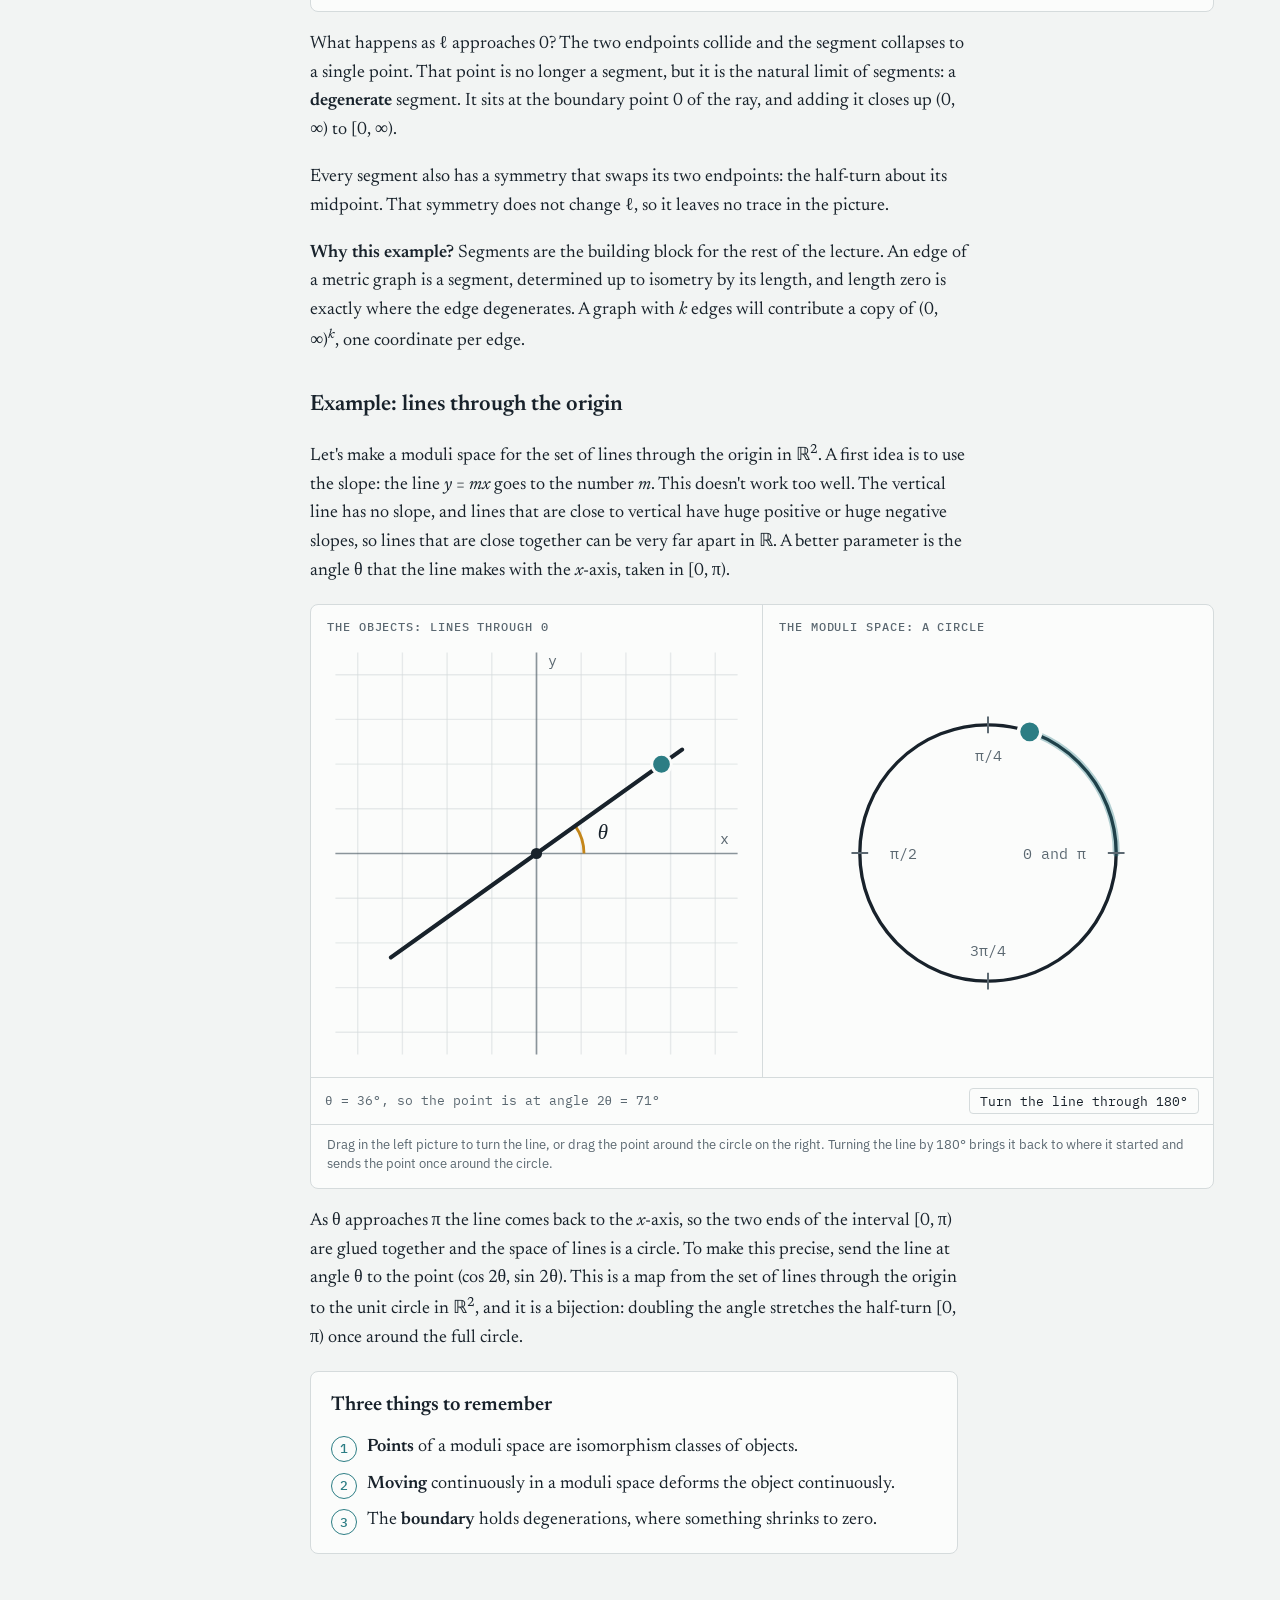
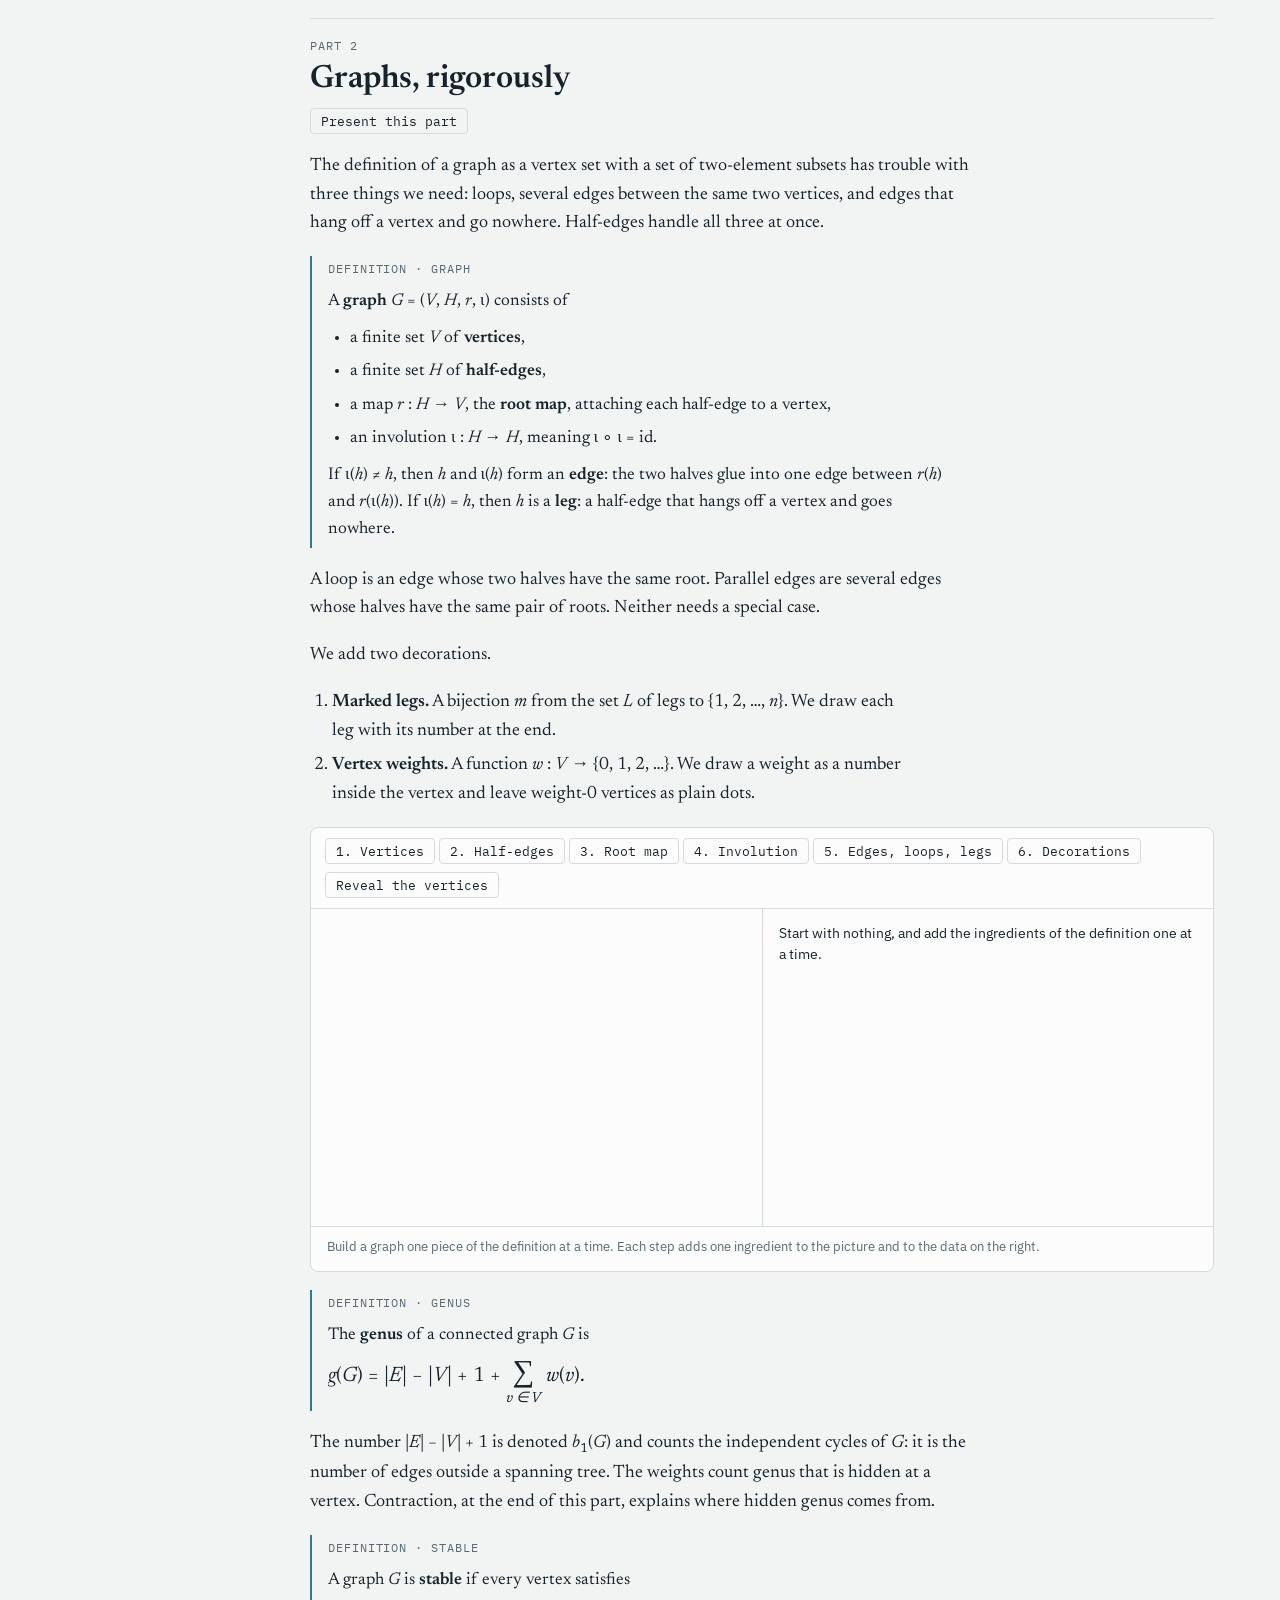
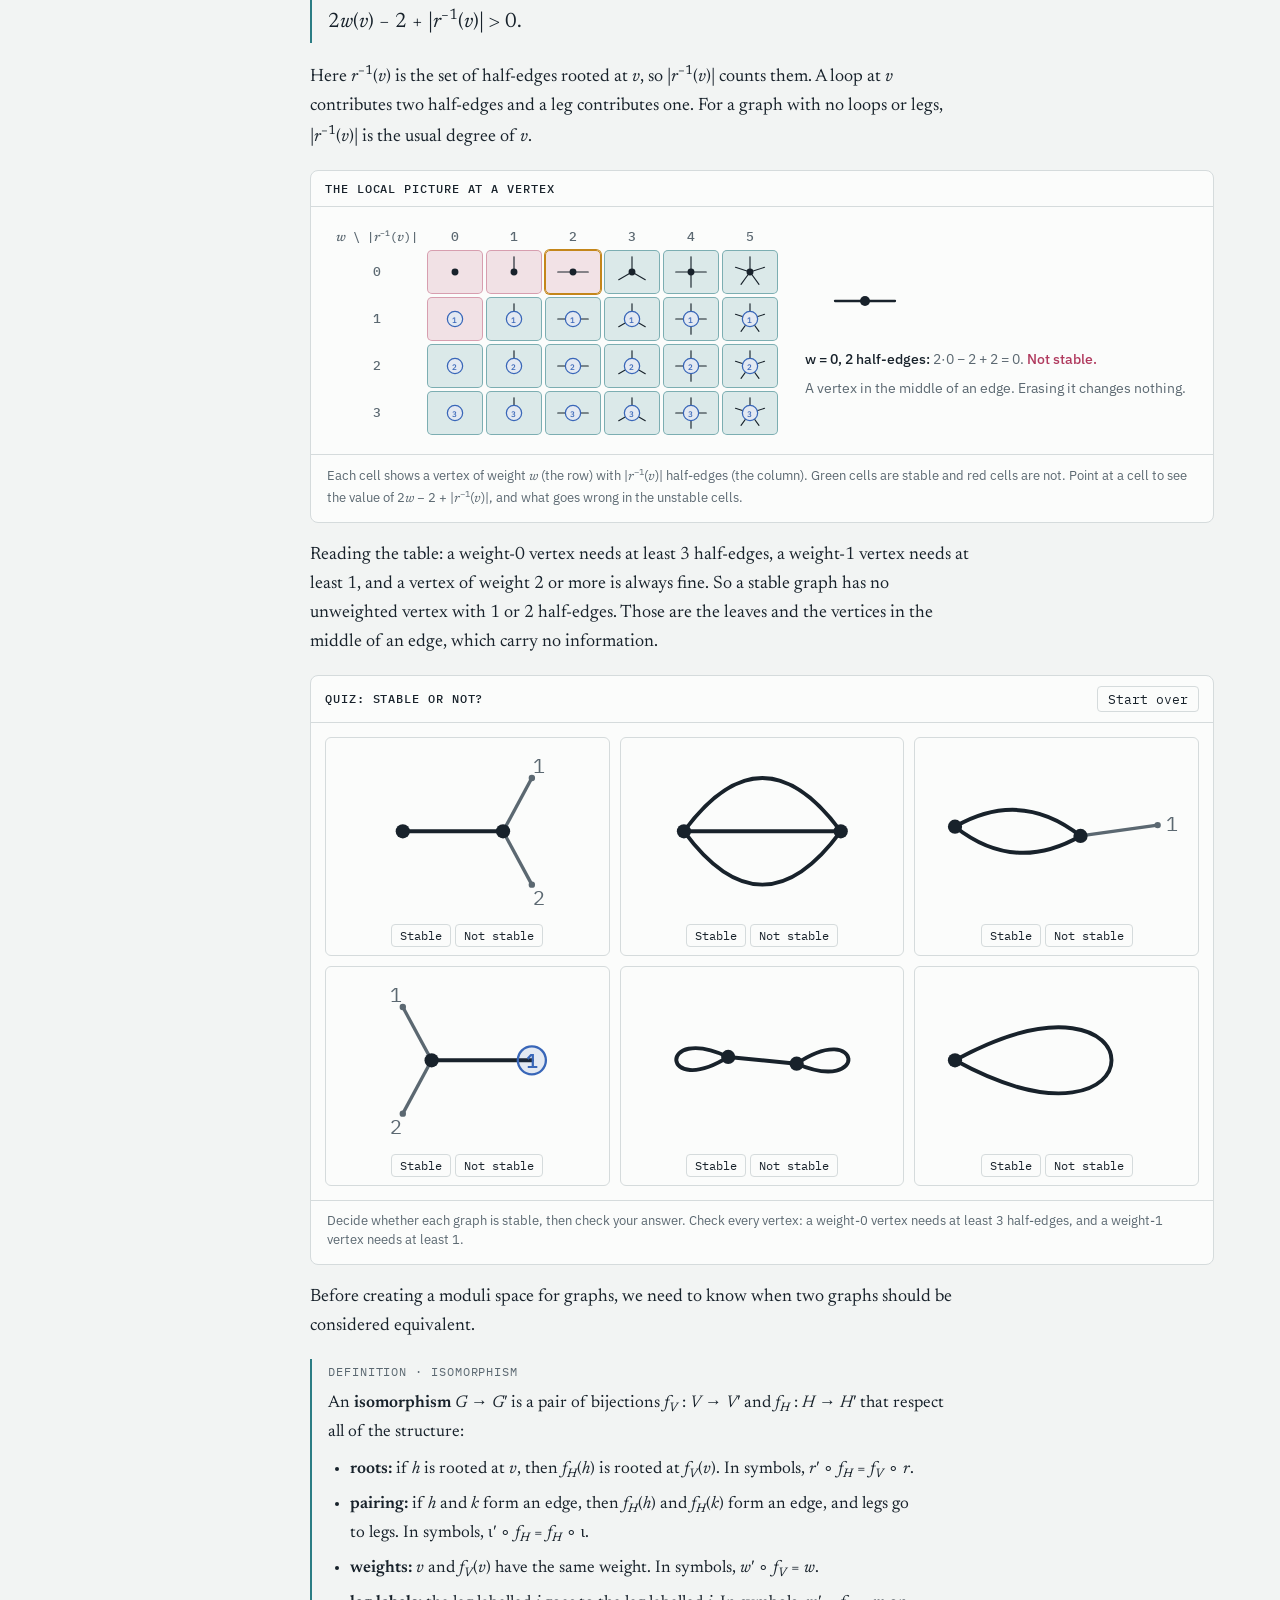
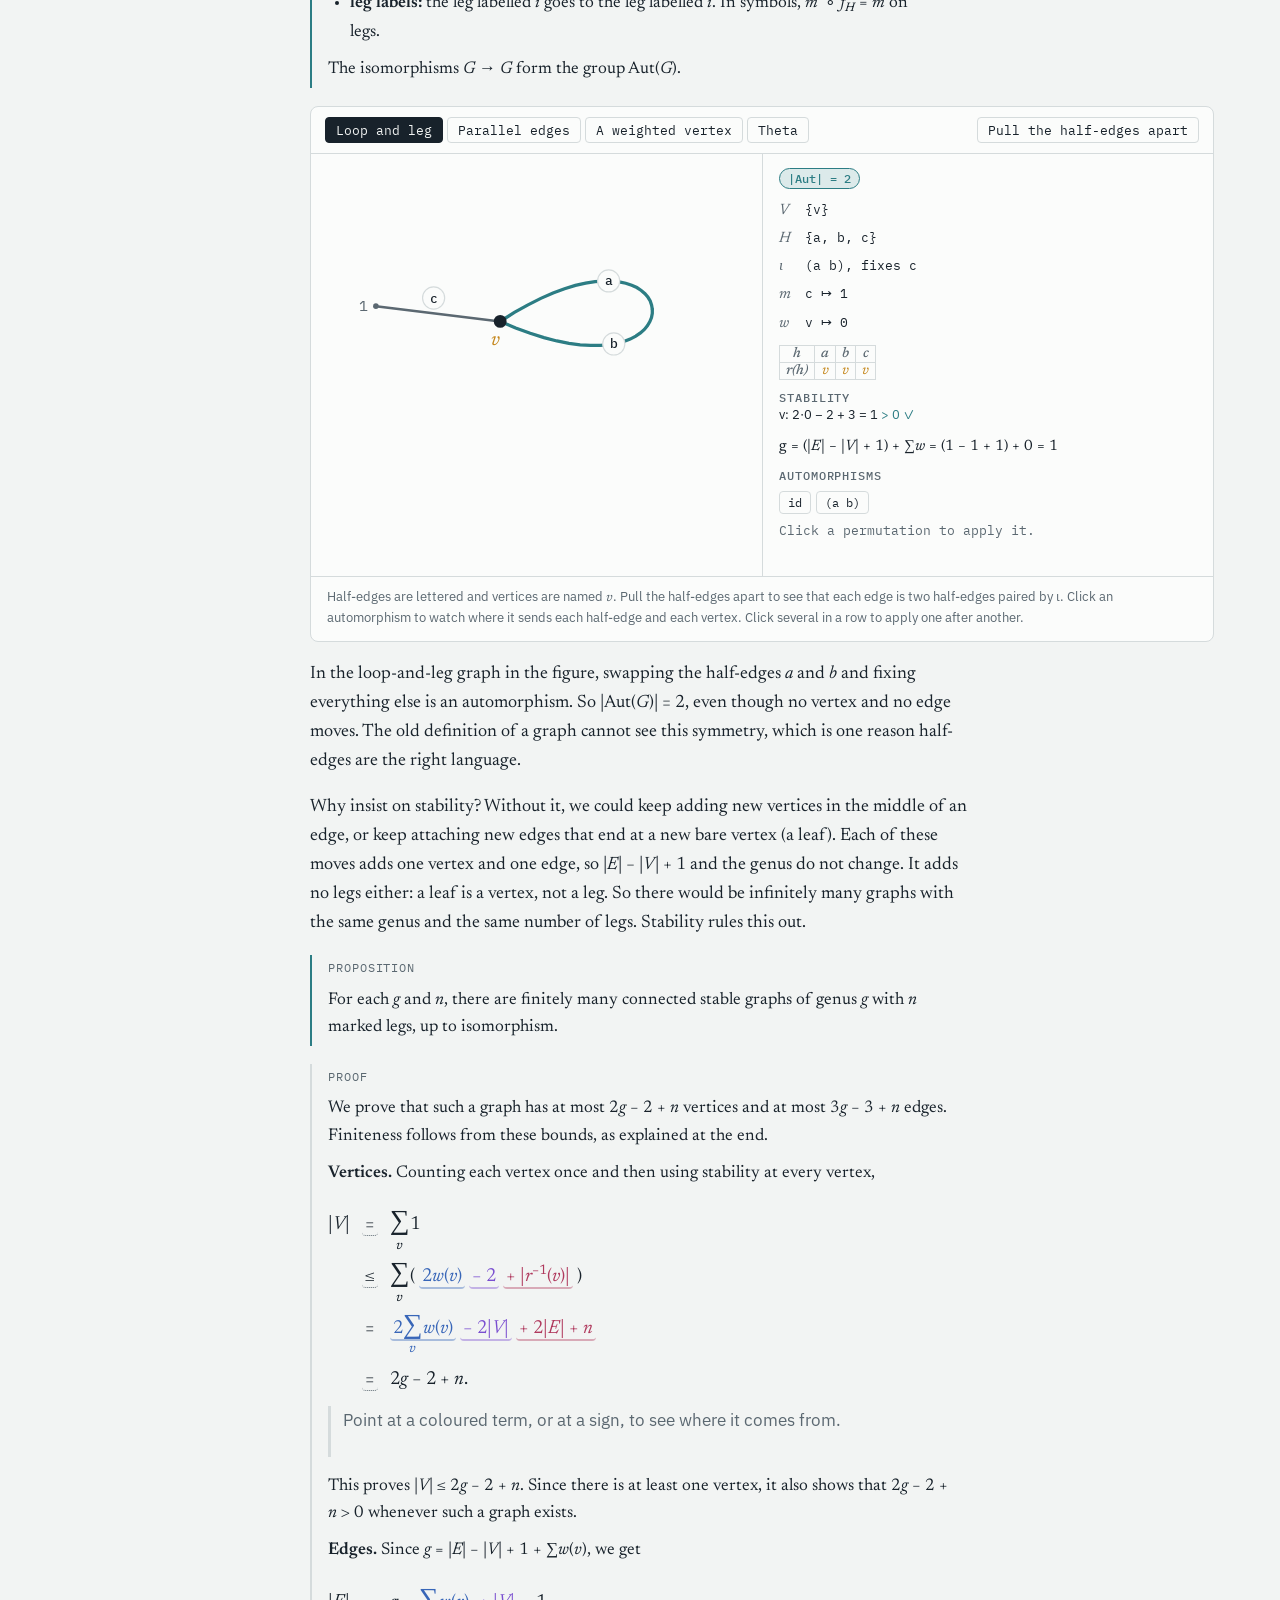
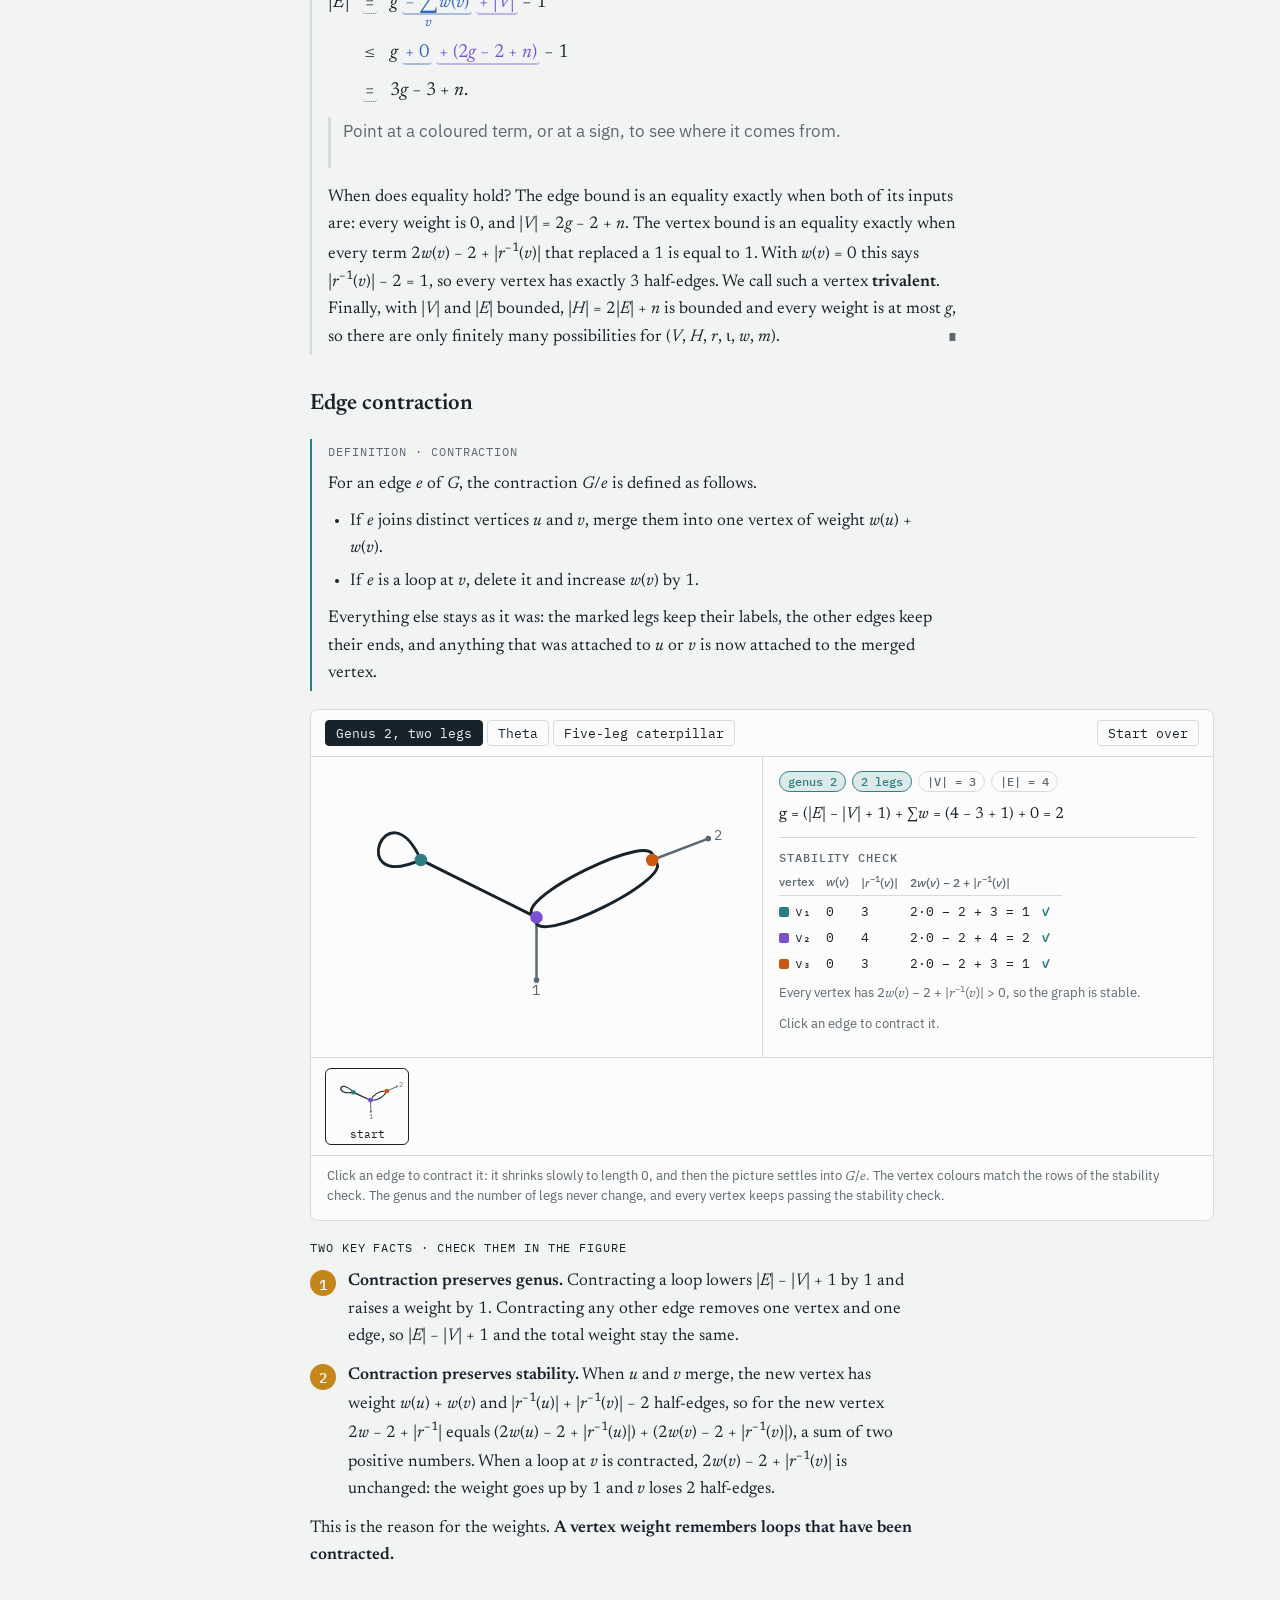
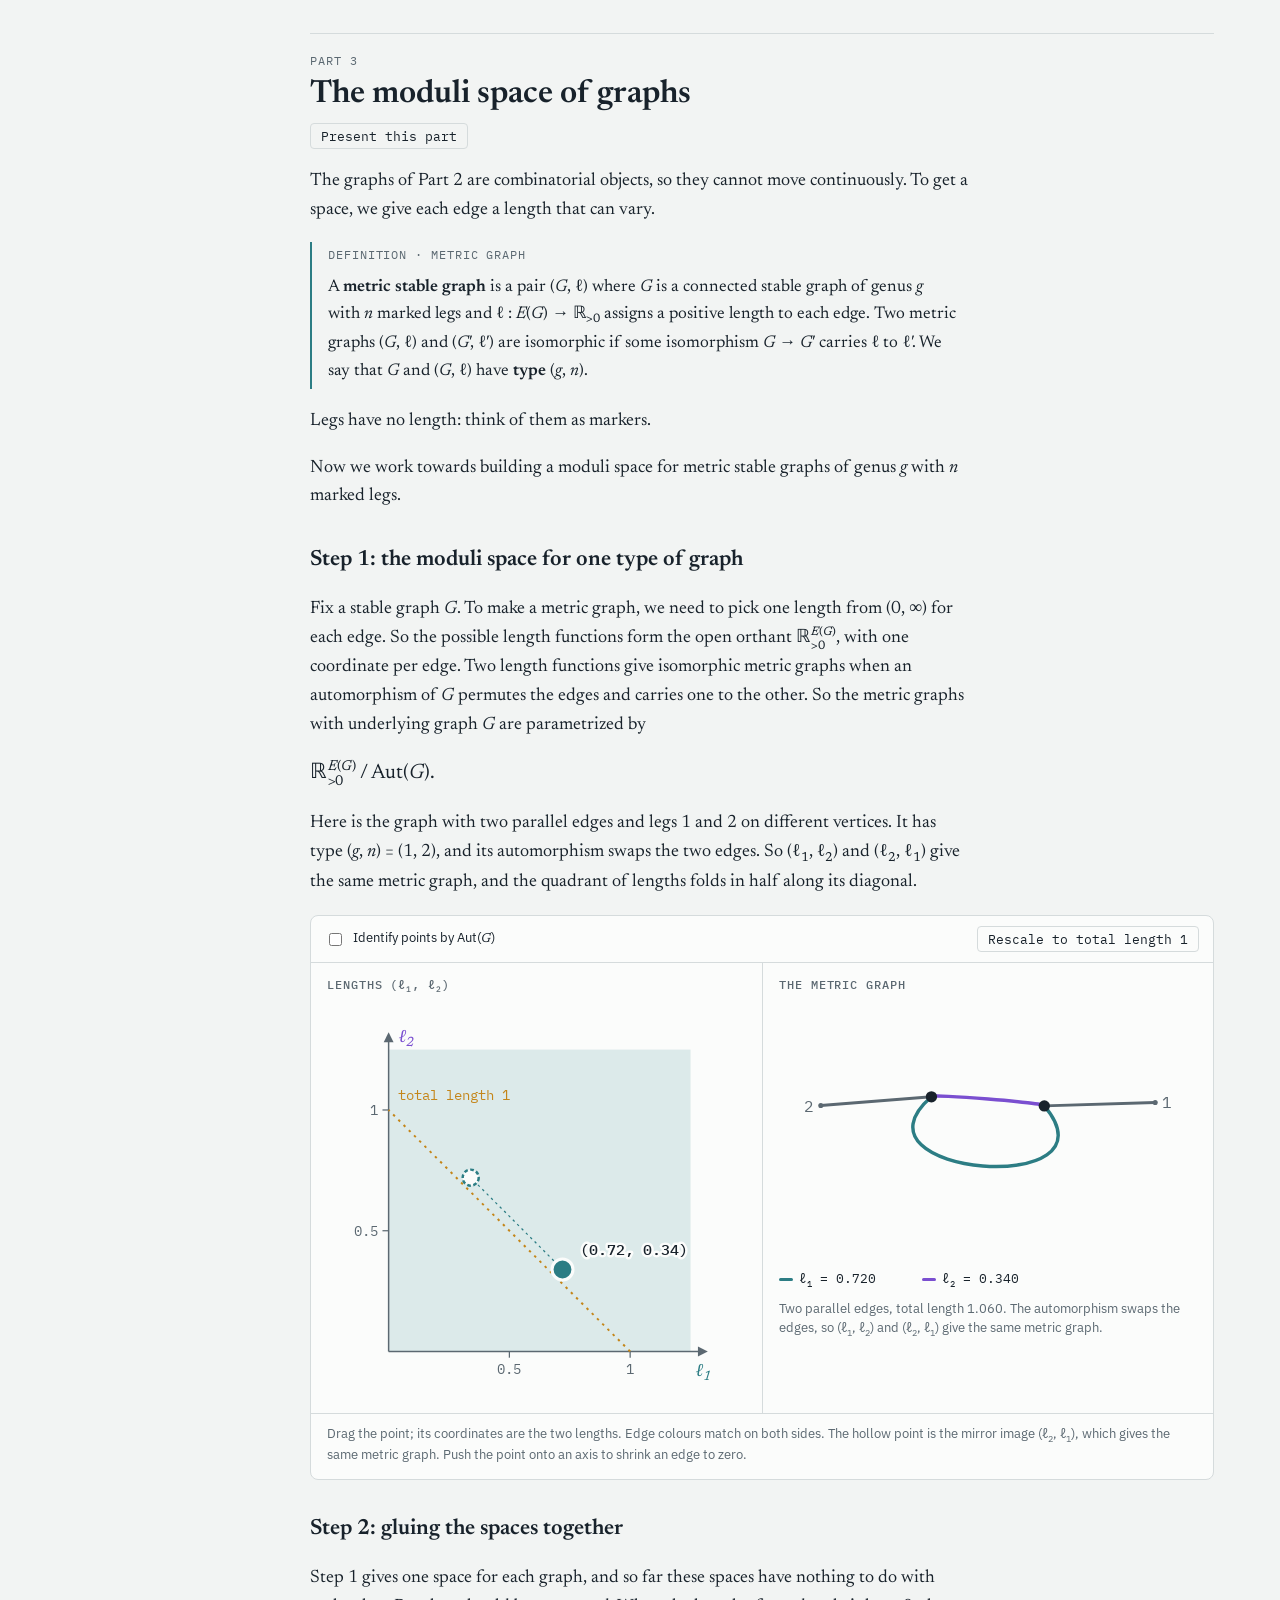
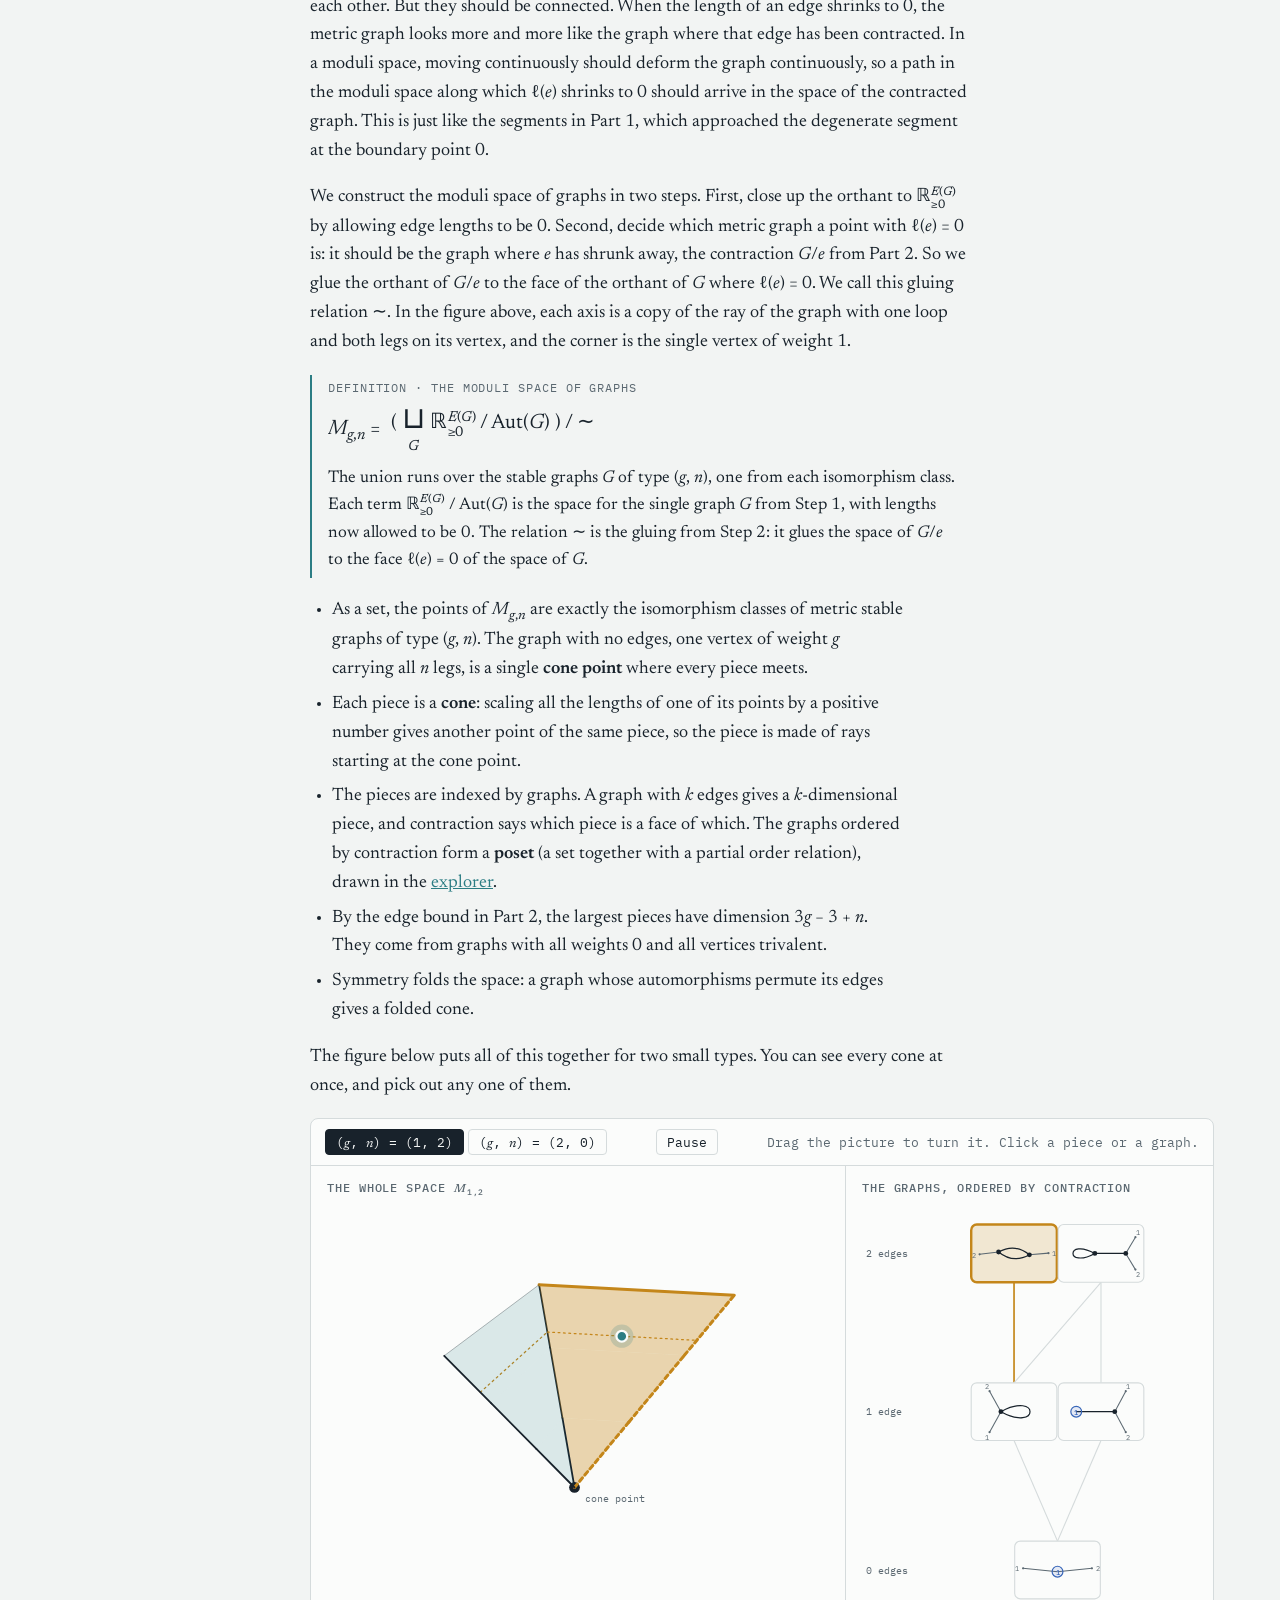
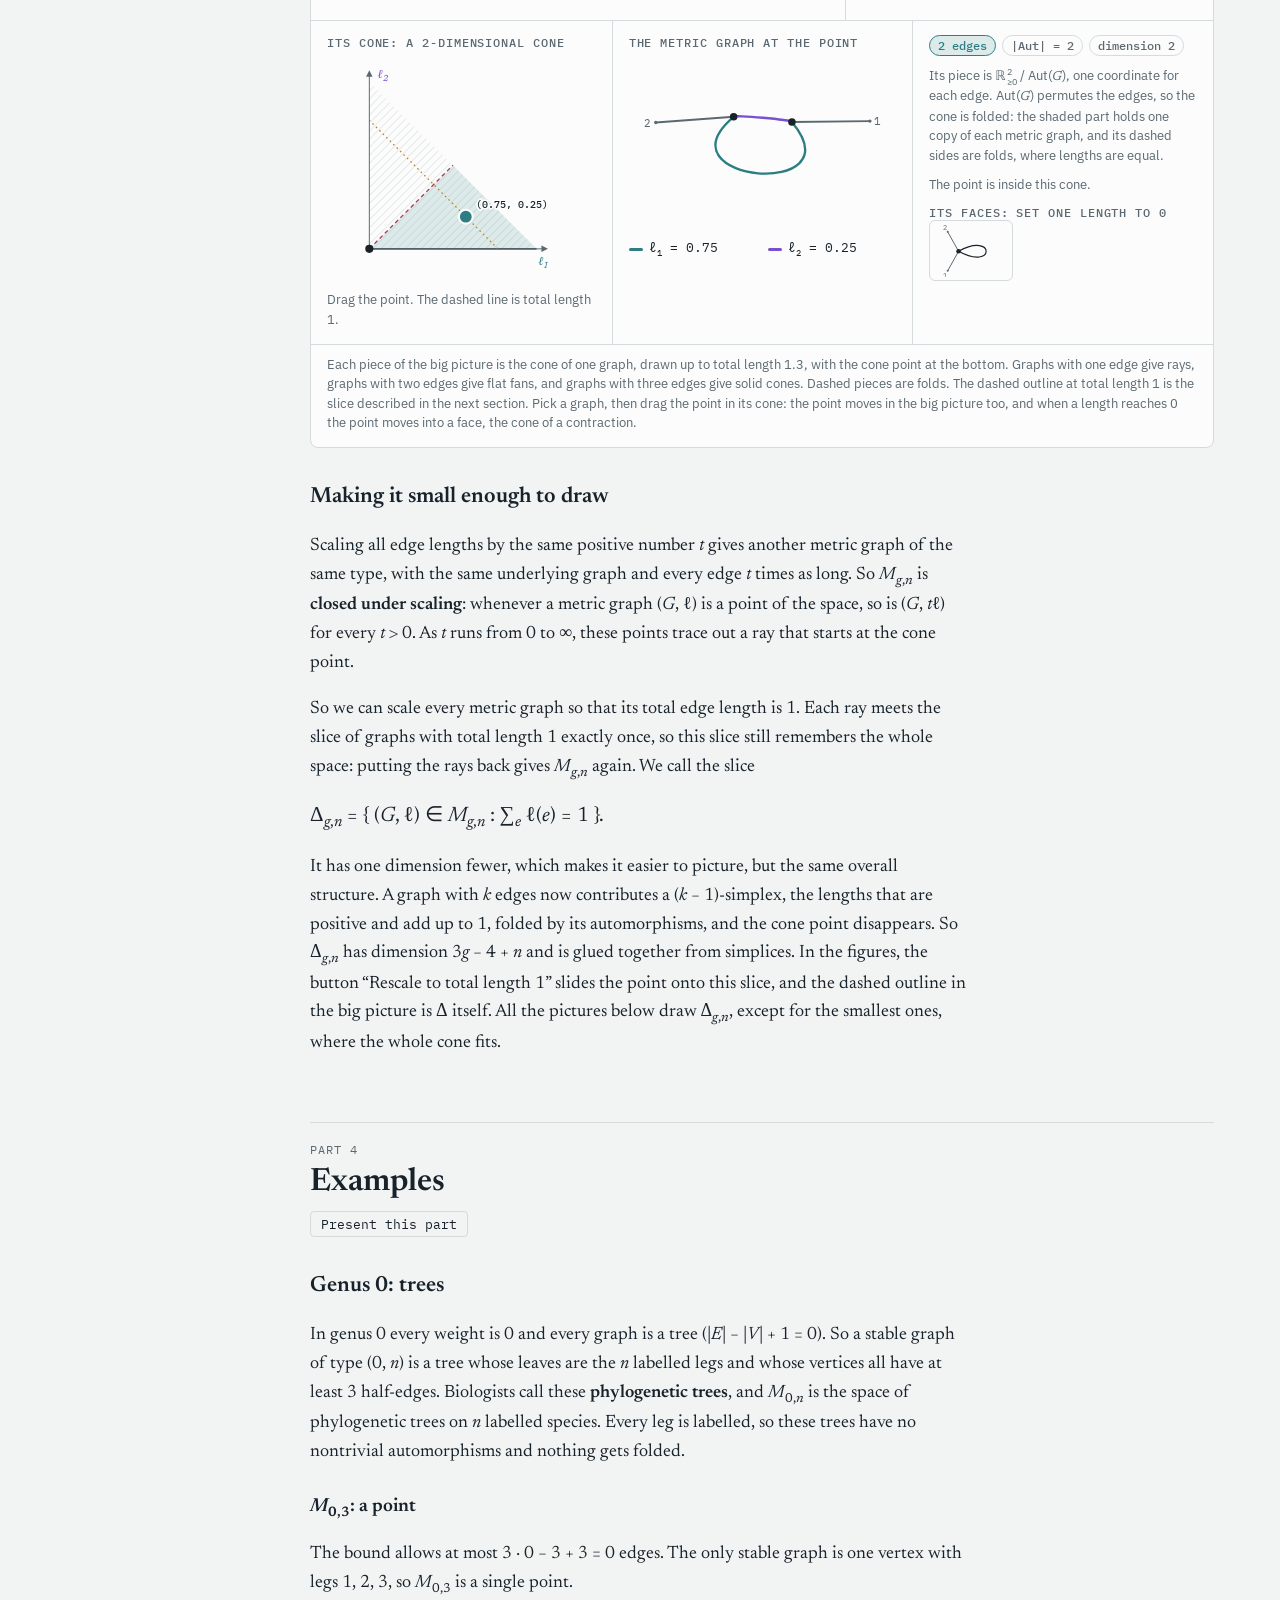
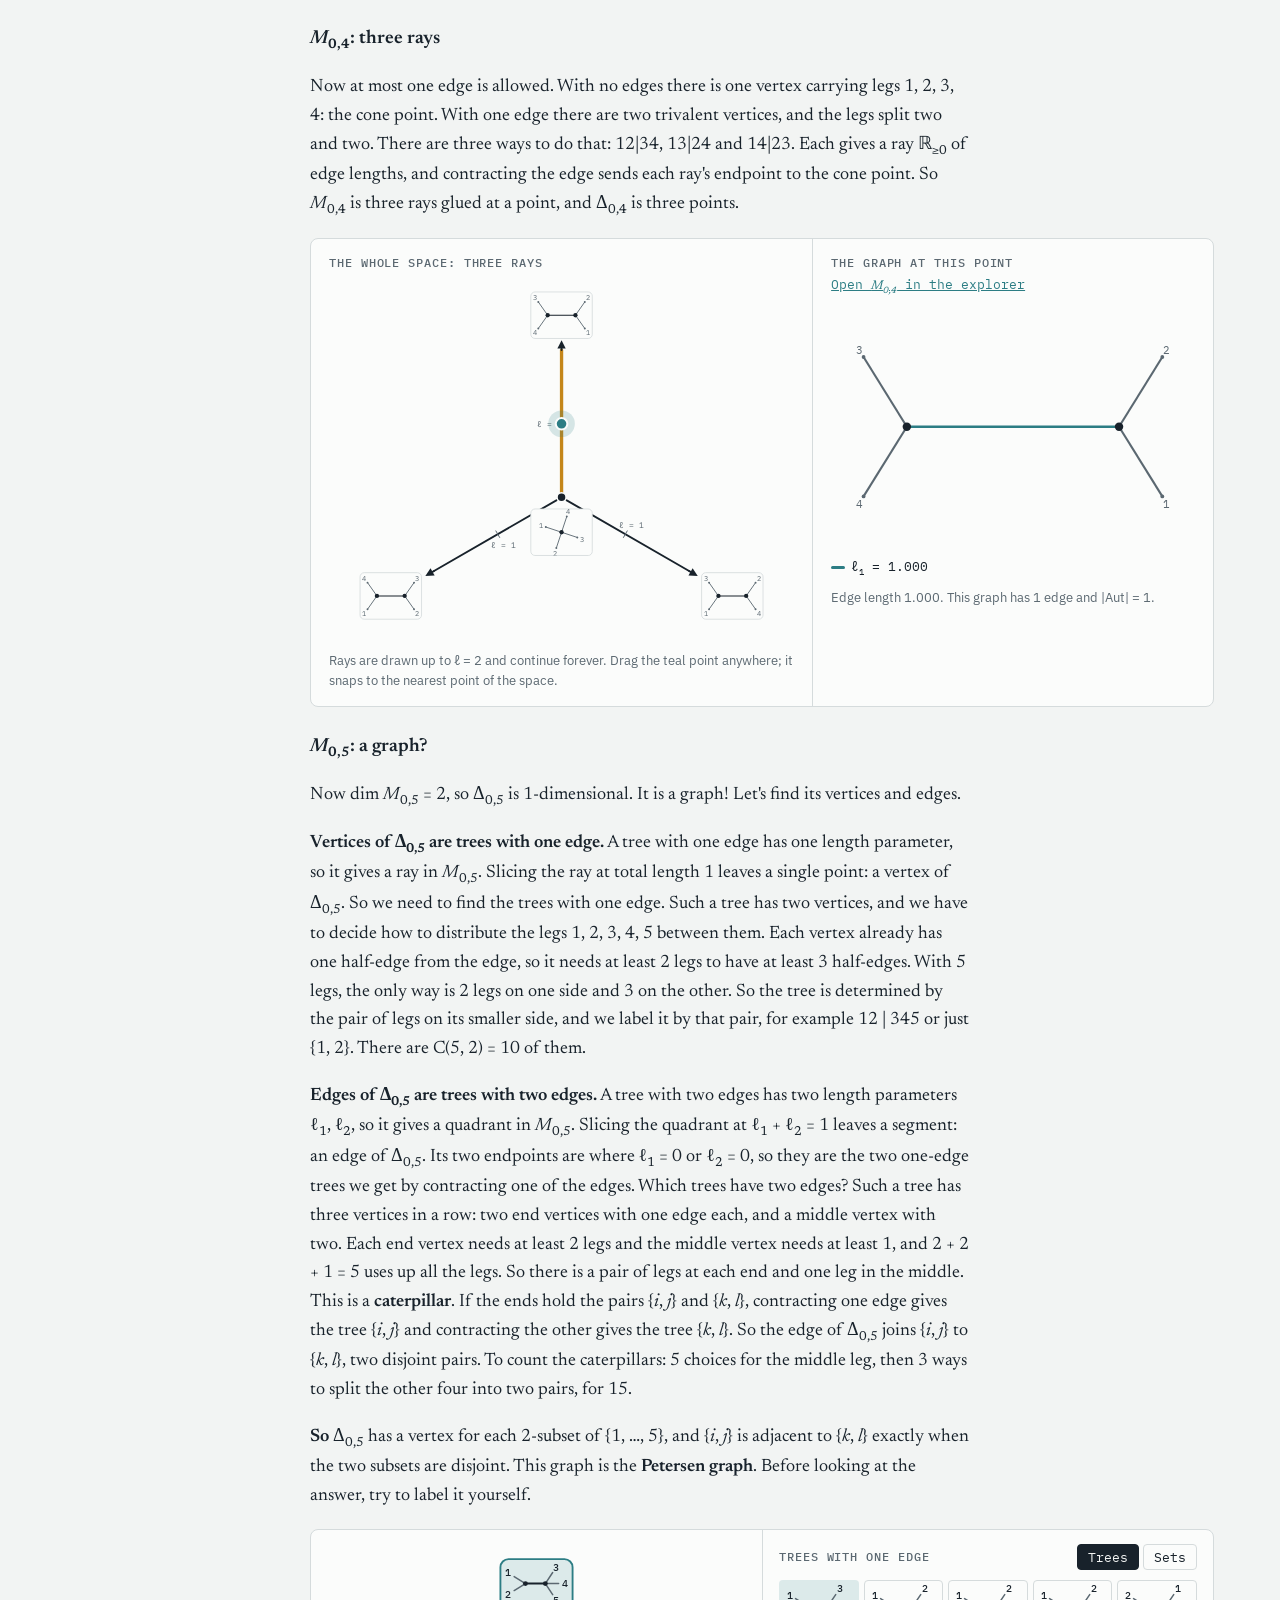
==== commit 37e9c44e: "Revise Parts 4-5 and the exercises; add a QR code to the explorer Part 4: justify the edge bound for" ====
--- a/lecture.html
+++ b/lecture.html
@@ -9,9 +9,9 @@
 <link rel="preconnect" href="https://fonts.googleapis.com">
 <link rel="preconnect" href="https://fonts.gstatic.com" crossorigin>
 <link rel="stylesheet" href="https://fonts.googleapis.com/css2?family=Newsreader:ital,opsz,wght@0,6..72,400;0,6..72,600;1,6..72,400&family=IBM+Plex+Sans:wght@400;500;600&family=IBM+Plex+Mono:wght@400;500&display=swap">
-<link rel="stylesheet" href="style.css?v=11">
-<link rel="stylesheet" href="lecture.css?v=12">
-<link rel="stylesheet" href="deck.css?v=7">
+<link rel="stylesheet" href="style.css?v=12">
+<link rel="stylesheet" href="lecture.css?v=15">
+<link rel="stylesheet" href="deck.css?v=9">
 </head>
 <body>
 <div class="wrap notes-wrap">
@@ -66,7 +66,7 @@
         </figure>
 
         <p>What happens as ℓ approaches 0? The two endpoints collide and the segment collapses to a single point. That point is no longer a segment, but it is the natural limit of segments: a <b>degenerate</b> segment. It sits at the boundary point 0 of the ray, and adding it closes up (0, ∞) to [0, ∞).</p>
-        <p>Every segment also has a symmetry that swaps its two endpoints: the half-turn about its midpoint. That symmetry does not change ℓ, so it leaves no trace in the picture. The same thing will happen with loops in Part 4.</p>
+        <p>Every segment also has a symmetry that swaps its two endpoints: the half-turn about its midpoint. That symmetry does not change ℓ, so it leaves no trace in the picture.</p>
         <p><b>Why this example?</b> Segments are the building block for the rest of the lecture. An edge of a metric graph is a segment, determined up to isometry by its length, and length zero is exactly where the edge degenerates. A graph with <em class="m">k</em> edges will contribute a copy of (0, ∞)<sup><em class="m">k</em></sup>, one coordinate per edge.</p>
 
         <h3>Example: lines through the origin</h3>
@@ -370,38 +370,29 @@
         </ul>
 
         <h3>Examples with genus</h3>
-        <p><b><em class="m">M</em><sub>1,1</sub>: a ray.</b> At most one edge is allowed. The graphs are a vertex of weight 1 with the leg, and a weight-0 vertex with a loop and the leg (it has 2 + 1 = 3 half-edges). Contracting the loop gives the first graph. The second graph has Aut = ℤ/2, which flips the loop's two half-edges, but the flip does not change the loop's length. So <em class="m">M</em><sub>1,1</sub> is a ray and Δ<sub>1,1</sub> is a point. This is the segment's endpoint swap from Part 1. The automorphism is invisible in the space, but it is still there, and it matters in algebraic geometry.</p>
+        <p><b><em class="m">M</em><sub>1,1</sub>: a ray.</b> By the edge bound from Part 2, a stable graph of type (1, 1) has at most 3<em class="m">g</em> − 3 + <em class="m">n</em> = 3 · 1 − 3 + 1 = 1 edge. The graphs are a vertex of weight 1 with the leg, and a weight-0 vertex with a loop and the leg (it has 2 + 1 = 3 half-edges). Contracting the loop gives the first graph. So <em class="m">M</em><sub>1,1</sub> is a ray and Δ<sub>1,1</sub> is a point.</p>
         <div class="space spc lw" data-space="1,1"></div>
 
-        <p><b><em class="m">M</em><sub>1,2</sub>: a segment.</b> At most two edges are allowed, so Δ<sub>1,2</sub> is 1-dimensional. There are two graphs with two edges.</p>
-        <ul class="plain-bullets">
-          <li><b>A:</b> two weight-0 vertices joined by two parallel edges, with leg 1 on one vertex and leg 2 on the other. Aut(A) = ℤ/2 swaps the two edges, so its piece of Δ<sub>1,2</sub> is the segment {ℓ<sub>1</sub> + ℓ<sub>2</sub> = 1} folded in half at ℓ<sub>1</sub> = ℓ<sub>2</sub> = ½. This is the slice of the folded quadrant from Part 3.</li>
-          <li><b>B:</b> a vertex with a loop, joined by a bridge to a vertex carrying legs 1 and 2. Its automorphism flips the loop and fixes both lengths, so its piece is a full segment.</li>
-        </ul>
-        <p>There are two graphs with one edge, the vertices of Δ<sub>1,2</sub>.</p>
-        <ul class="plain-bullets">
-          <li><b>C:</b> one weight-0 vertex with a loop and legs 1 and 2. It is A with either edge contracted, and B with the bridge contracted.</li>
-          <li><b>D:</b> a weight-1 vertex joined by an edge to a vertex carrying legs 1 and 2. It is B with the loop contracted.</li>
-        </ul>
-        <p>So Δ<sub>1,2</sub> is a segment. The piece of B runs from D to C, and the folded piece of A continues from C to the point where ℓ<sub>1</sub> = ℓ<sub>2</sub>, which is not glued to anything.</p>
-        <div class="space spc lw" data-space="1,2"></div>
 
         <h3>Activity: genus 2, no legs</h3>
-        <p>List all stable graphs of type (2, 0) and organize them by contraction. There are 7. The bounds from Part 2 say each has at most 2 vertices and at most 3 edges. Try it before revealing the rows.</p>
+        <p>List all stable graphs of type (2, 0) and organize them by contraction. There are 7. Start from the bounds in Part 2: a stable graph of type (<em class="m">g</em>, <em class="m">n</em>) has</p>
+        <div class="display"><span>|<i>V</i>| ≤ 2<i>g</i> − 2 + <i>n</i></span><span class="gap"></span><span>and</span><span class="gap"></span><span>|<i>E</i>| ≤ 3<i>g</i> − 3 + <i>n</i>.</span></div>
+        <p>What do these say when <em class="m">g</em> = 2 and <em class="m">n</em> = 0? Use that to guide your search, and try it before revealing the rows.</p>
         <figure class="fig" id="w-g2">
           <div class="g2" id="g2-rows"></div>
           <div class="fig-bar end"><button type="button" class="btn-quiet" id="g2-all">Reveal all</button></div>
         </figure>
-        <p>So Δ<sub>2</sub> has two triangles, one for the theta graph and one for the dumbbell, each folded by its automorphisms. The theta graph's automorphisms permute its three edges in all six ways, so only a sixth of its triangle survives. The dumbbell's automorphisms swap its two loops, so half of its triangle survives. The two pieces are glued along the segment of figure-eights, also called roses.</p>
+        <p>So Δ<sub>2</sub> has two triangles, one for the theta graph and one for the dumbbell, each folded by its automorphisms. The theta graph's automorphisms permute its three edges in all six ways, so only a sixth of its triangle survives. The dumbbell's automorphisms swap its two loops, so half of its triangle survives. The two pieces are glued along the segment of figure-eights.</p>
         <div class="space spc lw" data-space="2,0"></div>
       </section>
 
       <!-- ================= PART 5 ================= -->
       <section id="part5" class="part" aria-labelledby="h-part5">
         <div class="part-head"><div class="eyebrow">Part 5</div><h2 id="h-part5">Why geometers care</h2></div>
-        <p>This part is a story with pictures, not proofs. The combinatorics above is a shadow of something much bigger.</p>
+        <p>This part is a story with pictures, not proofs. The combinatorics above is a shadow of something much bigger from geometry.</p>
         <p><b>The moduli space of curves.</b> Algebraic geometers study the moduli space of curves ℳ<sub><em class="m">g</em>,<em class="m">n</em></sub>. Its points are Riemann surfaces of genus <em class="m">g</em> (a sphere with <em class="m">g</em> handles) with <em class="m">n</em> marked points. It has complex dimension 3<em class="m">g</em> − 3 + <em class="m">n</em>, the same number as our bound on the number of edges. That is not a coincidence.</p>
-        <p><b>Degenerations and dual graphs.</b> ℳ<sub><em class="m">g</em>,<em class="m">n</em></sub> is not compact. A surface can degenerate when a loop drawn on it pinches down to a point. The limit is a <b>nodal curve</b>: several surfaces glued together at points. Every nodal curve has a <b>dual graph</b>.</p>
+        <p><b>Why marked points?</b> They come up whenever a surface has special points to keep track of. One source is punctures: the plane is a sphere with one point removed, and remembering where the removed points were means marking them. Another is covers: the map <em class="m">z</em> ↦ <em class="m">z</em><sup>2</sup> wraps the sphere around itself twice, with the two sheets coming together at the branch points 0 and ∞, and to study covers we mark their branch points. In the dictionary below, marked points become legs. This is where the legs of our graphs come from.</p>
+        <p><b>Degenerations and dual graphs.</b> However, ℳ<sub><em class="m">g</em>,<em class="m">n</em></sub> is not compact. A surface can degenerate when a loop drawn on it pinches down to a point. The limit is a <b>nodal curve</b>: several surfaces glued together at points. Each of these surfaces is a <b>component</b> of the nodal curve, and each gluing point, where two components meet or a component meets itself, is a <b>node</b>. Every nodal curve has a <b>dual graph</b>.</p>
         <div class="scroll"><table class="dict">
           <thead><tr><th>Nodal curve</th><th>Dual graph</th></tr></thead>
           <tbody>
@@ -414,31 +405,29 @@
 
         <figure class="fig" id="w-pinch">
           <div class="fig-pair pinch">
-            <div><h4>A surface of genus 2</h4><svg id="pinch-svg" viewBox="0 0 520 250" role="img" aria-label="A genus 2 surface with two curves that can pinch"></svg></div>
+            <div><h4>A surface of genus 2</h4><svg id="pinch-svg" viewBox="0 0 520 250" role="img" aria-label="A genus 2 surface with four curves that can pinch"></svg></div>
             <div class="live"><h4>Its dual graph</h4><div id="pinch-graph"></div><p class="note" id="pinch-note"></p></div>
           </div>
           <div class="pinch-ctl">
-            <label for="pinch-neck"><span class="swatch neck"></span>Pinch the middle neck</label>
-            <input type="range" id="pinch-neck" min="0" max="100" value="0">
-            <label for="pinch-handle"><span class="swatch handle"></span>Pinch the left handle</label>
-            <input type="range" id="pinch-handle" min="0" max="100" value="0">
-          </div>
-          <figcaption class="fig-cap">Slide each curve all the way to pinch it to a node. Until the end of the slider the surface is still smooth, and its dual graph is a single vertex of weight 2.</figcaption>
-        </figure>
-
+            <label class="pc"><span><span class="swatch neck"></span>Middle neck</span><input type="range" id="pinch-neck" min="0" max="100" value="0"></label>
+            <label class="pc"><span><span class="swatch between"></span>Between the holes</span><input type="range" id="pinch-mid" min="0" max="100" value="0"></label>
+            <label class="pc"><span><span class="swatch handle"></span>Left handle</span><input type="range" id="pinch-handle" min="0" max="100" value="0"></label>
+            <label class="pc"><span><span class="swatch rhandle"></span>Right handle</span><input type="range" id="pinch-rhandle" min="0" max="100" value="0"></label>
+          </div>
+          <figcaption class="fig-cap">Slide a curve all the way to pinch it to a node. Until the end of the slider the surface is still smooth. Each edge of the dual graph has the colour of its curve. The middle neck and the curve between the holes cross each other, so only one of them can be pinched at a time. Which curves give the dumbbell? Which give the theta graph?</figcaption>
+        </figure>
+
+        <p>To compactify ℳ<sub><em class="m">g</em>,<em class="m">n</em></sub>, we add in <b>boundary strata</b>, one for each possible dual graph: the stratum of a stable graph <em class="m">G</em> consists of the nodal curves whose dual graph is <em class="m">G</em>. The result is the compactified moduli space <span class="ovl">ℳ</span><sub><em class="m">g</em>,<em class="m">n</em></sub>. So the moduli space of graphs knows the combinatorics of the boundary of <span class="ovl">ℳ</span><sub><em class="m">g</em>,<em class="m">n</em></sub>.</p>
         <p>Two things line up exactly.</p>
         <ul class="plain-bullets">
-          <li>A nodal curve is <b>stable</b>, meaning it has only finitely many automorphisms, exactly when its dual graph is stable in our sense. The inequality 2<em class="m">w</em>(<em class="m">v</em>) − 2 + |<em class="m">r</em><sup>−1</sup>(<em class="m">v</em>)| &gt; 0 says that each component, with its nodes and marked points removed, has negative Euler characteristic.</li>
-          <li>Contracting an edge corresponds to smoothing a node. So the way our cones glue is the way the boundary strata of the compactified moduli space fit together. A graph with <em class="m">k</em> edges corresponds to a stratum of codimension <em class="m">k</em>.</li>
+          <li>A nodal curve is <b>stable</b>, meaning it has only finitely many automorphisms, exactly when its dual graph is stable in our sense. Why ask for finitely many? Just as Aut(<em class="m">G</em>) folds the cone of <em class="m">G</em>, the automorphisms of a curve fold the moduli space near that curve, and folding by a finite group still leaves a reasonable space. A sphere with only two marked points has infinitely many automorphisms (it can be rotated about the axis through them), and they would wreck the space instead of folding it. This matches the graph side: a vertex of weight 0 needs at least three half-edges, and a sphere needs at least three nodes or marked points.</li>
+          <li>Contracting an edge in the graph corresponds to smoothing a node. So the way our cones glue is the way the boundary strata of the compactified moduli space <span class="ovl">ℳ</span><sub><em class="m">g</em>,<em class="m">n</em></sub> fit together. A graph with <em class="m">k</em> edges corresponds to a stratum of codimension <em class="m">k</em>.</li>
         </ul>
         <p><b>What the edge lengths mean.</b> Roughly, the length of an edge measures how fast the corresponding neck pinches in a family of surfaces. A longer edge means a thinner neck.</p>
-        <p><b>The precise statement.</b> The space Δ<sub><em class="m">g</em>,<em class="m">n</em></sub> is the boundary complex of the Deligne–Mumford compactification of ℳ<sub><em class="m">g</em>,<em class="m">n</em></sub> (Abramovich, Caporaso and Payne). As a result, its homology computes the top-weight cohomology of ℳ<sub><em class="m">g</em>,<em class="m">n</em></sub>. Chan, Galatius and Payne used this to show that the rational cohomology of ℳ<sub><em class="m">g</em></sub> in degree 4<em class="m">g</em> − 6 is nonzero for <em class="m">g</em> = 3, 5 and every <em class="m">g</em> ≥ 7, and that its dimension grows at least exponentially in <em class="m">g</em>. Counting holes in a space of graphs told us something new about the space of all surfaces.</p>
-        <p><b>Back to <em class="m">M</em><sub>0,5</sub>.</b> The compactified moduli space of 5 points on the sphere is a complex surface. Its boundary consists of 10 curves, one for each 2-subset of {1, …, 5}, and two of them meet exactly when their 2-subsets are disjoint. The Petersen graph is the picture of how they meet.</p>
+        <p><b>The precise statement.</b> The space Δ<sub><em class="m">g</em>,<em class="m">n</em></sub> is the boundary complex of the Deligne–Mumford compactification of ℳ<sub><em class="m">g</em>,<em class="m">n</em></sub> (Abramovich, Caporaso and Payne). As a result, its homology computes the top-weight cohomology of ℳ<sub><em class="m">g</em>,<em class="m">n</em></sub>. Chan, Galatius and Payne used this to show that the rational cohomology of ℳ<sub><em class="m">g</em></sub> in degree 4<em class="m">g</em> − 6 is nonzero for <em class="m">g</em> = 3, 5 and every <em class="m">g</em> ≥ 7, and that its dimension grows at least exponentially in <em class="m">g</em>. Counting holes in the moduli space of graphs gave new information about the space of all surfaces.</p>
 
         <!-- H_{g,n}: add a paragraph here on what H_{g,n} parametrizes, how it sits inside M_{g,n},
              and a link to its explorer. -->
-
-        <p class="closing">Everything from this semester shows up in current research on the geometry of surfaces: trees, cycles, contraction, automorphisms, and the Petersen graph.</p>
       </section>
 
       <!-- ================= EXERCISES ================= -->
@@ -447,11 +436,20 @@
         <p>Optional problems for anyone who wants more.</p>
         <ol class="exercises">
           <li><p>Write the graph with one vertex, two loops and one leg in half-edge notation (<em class="m">V</em>, <em class="m">H</em>, <em class="m">r</em>, ι). Compute |Aut(<em class="m">G</em>)|.</p><details><summary>Answer</summary><p>|Aut(<em class="m">G</em>)| = 8. Each loop can be flipped, and the two loops can be swapped: 2 · 2 · 2.</p></details></li>
+          <li><p>For which types (<em class="m">g</em>, <em class="m">n</em>) is there at least one stable graph?</p><details><summary>Answer</summary><p>Exactly when 2<em class="m">g</em> − 2 + <em class="m">n</em> &gt; 0, which rules out only (0, 0), (0, 1), (0, 2) and (1, 0). If 2<em class="m">g</em> − 2 + <em class="m">n</em> &gt; 0, the single vertex of weight <em class="m">g</em> carrying all <em class="m">n</em> legs is stable, because its stability condition is exactly 2<em class="m">g</em> − 2 + <em class="m">n</em> &gt; 0. Conversely, the vertex bound from Part 2 says a stable graph has |<em class="m">V</em>| ≤ 2<em class="m">g</em> − 2 + <em class="m">n</em>, and every graph has at least one vertex, so 2<em class="m">g</em> − 2 + <em class="m">n</em> ≥ 1.</p></details></li>
           <li><p>Show that edge contraction preserves genus and stability.</p><details><summary>Hint</summary><p>See the two key facts at the end of Part 2: track |<em class="m">E</em>| − |<em class="m">V</em>| + 1, the weights, and 2<em class="m">w</em>(<em class="m">v</em>) − 2 + |<em class="m">r</em><sup>−1</sup>(<em class="m">v</em>)| for the vertices involved.</p></details></li>
-          <li><p>How many stable graphs of type (0, 6) have 3 edges?</p><details><summary>Answer</summary><p>105, the number of trivalent trees with 6 labelled leaves, which is (2 · 6 − 5)!! = 7 · 5 · 3.</p></details></li>
-          <li><p>Show that Δ<sub>0,5</sub> has no 3-cycles and no 4-cycles, so its girth is 5.</p></li>
+          <li><p>Show that there are 2<sup><em class="m">n</em> − 1</sup> − <em class="m">n</em> − 1 stable graphs of type (0, <em class="m">n</em>) with exactly one edge.</p><details><summary>Answer</summary><p>Such a graph is a tree with two vertices of weight 0 joined by an edge, so it is determined by how the legs 1, …, <em class="m">n</em> split between the two vertices. Each vertex already has one half-edge from the edge, so stability asks for at least two legs on each side. To count each split once, look at the side containing leg 1. It can be any set of legs containing 1, which gives 2<sup><em class="m">n</em> − 1</sup> choices, except three kinds that leave a side with fewer than two legs: the set {1} on its own, the set of all <em class="m">n</em> legs, and the <em class="m">n</em> − 1 sets that leave out exactly one other leg. That leaves 2<sup><em class="m">n</em> − 1</sup> − 1 − 1 − (<em class="m">n</em> − 1) = 2<sup><em class="m">n</em> − 1</sup> − <em class="m">n</em> − 1. For <em class="m">n</em> = 4, 5, 6 this gives 3, 10 and 25: the three rays of <em class="m">M</em><sub>0,4</sub>, the ten vertices of Δ<sub>0,5</sub>, and the 25 vertices of Δ<sub>0,6</sub>.</p></details></li>
+          <li><p>How many stable graphs of type (<em class="m">g</em>, <em class="m">n</em>) = (0, 6) have 3 edges?</p><details><summary>Answer</summary><p>105, the number of trivalent trees with 6 labelled leaves, which is (2 · 6 − 5)!! = 7 · 5 · 3.</p></details></li>
           <li><p>The space Δ<sub>0,6</sub> is 2-dimensional: it has a vertex for each tree with one edge, an edge for each tree with two edges, and a triangle for each trivalent tree. The <b>link</b> of a vertex is the graph with one point for each edge of Δ<sub>0,6</sub> at that vertex, and a segment between two points for each triangle that contains both edges. Explain why the link of the vertex 56 | 1234 (the tree with one edge separating legs 5 and 6 from legs 1, 2, 3, 4) is the Petersen graph. You can see it in the <a href="index.html#g0-n6">explorer</a>.</p><details><summary>Hint</summary><p>A tree that contracts to 56 | 1234 must split its vertex carrying legs 1, 2, 3, 4. That vertex has five half-edges: four legs and the edge towards legs 5 and 6. Splitting it is the same as choosing a point of Δ<sub>0,5</sub>, with the edge playing the role of a fifth leg. So the link is a copy of Δ<sub>0,5</sub>, which is the Petersen graph from Part 4.</p></details></li>
-          <li><p>Verify the list of 7 stable graphs of type (2, 0), and compute |Aut| for the theta graph.</p><details><summary>Answer</summary><p>12. The symmetric group <em class="m">S</em><sub>3</sub> permutes the three edges, and ℤ/2 swaps the two vertices.</p></details></li>
+          <li><p>Verify the list of 7 stable graphs of type (2, 0), and compute |Aut| for each of them.</p><details><summary>Answer</summary><ul>
+            <li>Theta: 12. The symmetric group <em class="m">S</em><sub>3</sub> permutes the three edges, and ℤ/2ℤ swaps the two vertices: 6&nbsp;·&nbsp;2.</li>
+            <li>Dumbbell: 8. Each loop can be flipped, and the two halves can be swapped: 2&nbsp;·&nbsp;2&nbsp;·&nbsp;2.</li>
+            <li>Figure-eight: 8. Each loop can be flipped, and the two loops can be swapped: 2&nbsp;·&nbsp;2&nbsp;·&nbsp;2.</li>
+            <li>Lasso: 2. The loop can be flipped.</li>
+            <li>One vertex of weight 1 with a loop: 2. The loop can be flipped.</li>
+            <li>Two vertices of weight 1 joined by an edge: 2. The two vertices can be swapped, which flips the edge.</li>
+            <li>One vertex of weight 2: 1. There are no half-edges to move.</li>
+          </ul></details></li>
           <li><p>Challenge: show that the number of trivalent trees with <em class="m">n</em> labelled leaves is (2<em class="m">n</em> − 5)!!.</p></li>
         </ol>
         <h3>Further reading</h3>
@@ -890,9 +888,9 @@
   <section class="slide" data-part="4" data-title="M₁,₁: a ray">
     <h2><em class="m">M</em><sub>1,1</sub>: a ray</h2>
     <ul class="pts">
+      <li class="step">Edge bound: |<em class="m">E</em>| ≤ 3<em class="m">g</em> − 3 + <em class="m">n</em> = 3 · 1 − 3 + 1 = 1. At most one edge.</li>
       <li class="step">Two graphs: a vertex of weight 1 with the leg, and a weight-0 vertex with a loop and the leg.</li>
-      <li class="step">Aut = ℤ/2 flips the loop, but the loop keeps its length.</li>
-      <li class="step">So <em class="m">M</em><sub>1,1</sub> is a ray, just like the segments. The automorphism leaves no trace.</li>
+      <li class="step">So <em class="m">M</em><sub>1,1</sub> is a ray, just like the segments.</li>
     </ul>
   </section>
 
@@ -902,24 +900,10 @@
     <div class="slot" data-fig='.space[data-space="1,1"]'></div>
   </section>
 
-  <section class="slide" data-part="4" data-title="M₁,₂: a segment">
-    <h2><em class="m">M</em><sub>1,2</sub>: a segment</h2>
-    <ul class="pts">
-      <li class="step"><b>A:</b> two parallel edges, with legs on different vertices. Swapping the edges folds its segment in half.</li>
-      <li class="step"><b>B:</b> a loop joined by a bridge to a vertex with both legs. Its segment is not folded.</li>
-      <li class="step">Glued: from D (the loop contracted) through B to C (one loop), then through A to the point where ℓ<sub>1</sub> = ℓ<sub>2</sub>.</li>
-    </ul>
-  </section>
-
-  <section class="slide interactive" data-part="4" data-title="Explore M₁,₂">
-    <h2>Explore <em class="m">M</em><sub>1,2</sub></h2>
-    <p class="prompt">The hollow diamond is the fold, where the two parallel edges have equal length.</p>
-    <div class="slot" data-fig='.space[data-space="1,2"]'></div>
-  </section>
-
   <section class="slide interactive" data-part="4" data-title="Activity: genus 2, no legs">
     <h2>Activity: genus 2, no legs</h2>
-    <p class="prompt">List all 7 stable graphs of genus 2 with no legs: at most 2 vertices and at most 3 edges. Then reveal the rows.</p>
+    <p class="prompt">List all 7 stable graphs of genus 2 with no legs. What do the bounds say for <em class="m">g</em> = 2, <em class="m">n</em> = 0?</p>
+    <div class="formula">|<i>V</i>| ≤ 2<i>g</i> − 2 + <i>n</i> &nbsp;and&nbsp; |<i>E</i>| ≤ 3<i>g</i> − 3 + <i>n</i><span class="step"> &nbsp;⟹&nbsp; at most 2 vertices and 3 edges.</span></div>
     <div class="slot" data-fig="#w-g2"></div>
   </section>
 
@@ -936,12 +920,13 @@
       <li class="step">ℳ<sub><em class="m">g</em>,<em class="m">n</em></sub>: Riemann surfaces of genus <em class="m">g</em> with <em class="m">n</em> marked points.</li>
       <li class="step">It has complex dimension 3<em class="m">g</em> − 3 + <em class="m">n</em>, the same as our bound on the number of edges.</li>
       <li class="step">That is not a coincidence.</li>
+      <li class="step">Why marked points? Punctures (the plane is a sphere minus a point), and branch points of covers (<em class="m">z</em> ↦ <em class="m">z</em><sup>2</sup> branches at 0 and ∞). Marked points will become our legs.</li>
     </ul>
   </section>
 
   <section class="slide" data-part="5" data-title="Nodal curves and dual graphs">
     <h2>Nodal curves and dual graphs</h2>
-    <p class="lead step">When a loop on a surface pinches to a point, the limit is a <b>nodal curve</b>: surfaces glued at points.</p>
+    <p class="lead step">However, ℳ<sub><em class="m">g</em>,<em class="m">n</em></sub> is not compact. When a loop on a surface pinches to a point, the limit is a <b>nodal curve</b>: surfaces, its <b>components</b>, glued at points, its <b>nodes</b>.</p>
     <table class="dict step">
       <thead><tr><th>Nodal curve</th><th>Dual graph</th></tr></thead>
       <tbody>
@@ -955,15 +940,25 @@
 
   <section class="slide interactive" data-part="5" data-title="Pinching a surface">
     <h2>Pinching a surface</h2>
-    <p class="prompt">Slide a curve all the way to pinch it to a node.</p>
+    <p class="prompt">Slide a curve all the way to pinch it to a node. Can you make the dumbbell? The theta graph?</p>
     <div class="slot" data-fig="#w-pinch"></div>
+  </section>
+
+  <section class="slide" data-part="5" data-title="Compactifying">
+    <h2>Compactifying ℳ<sub><em class="m">g</em>,<em class="m">n</em></sub></h2>
+    <ul class="pts">
+      <li class="step">Add <b>boundary strata</b>, one for each possible dual graph <em class="m">G</em>: the nodal curves whose dual graph is <em class="m">G</em>.</li>
+      <li class="step">The result is the compactified moduli space <span class="ovl">ℳ</span><sub><em class="m">g</em>,<em class="m">n</em></sub>.</li>
+      <li class="step">So the moduli space of graphs knows the combinatorics of the boundary of <span class="ovl">ℳ</span><sub><em class="m">g</em>,<em class="m">n</em></sub>.</li>
+    </ul>
   </section>
 
   <section class="slide" data-part="5" data-title="Everything lines up">
     <h2>Everything lines up</h2>
     <ul class="pts">
-      <li class="step">A nodal curve is stable exactly when its dual graph is stable.</li>
-      <li class="step">Contracting an edge is smoothing a node. The cones glue like the boundary strata of the compactified moduli space.</li>
+      <li class="step">A nodal curve is stable (finitely many automorphisms) exactly when its dual graph is stable.</li>
+      <li class="step">Why finitely many? Automorphisms fold the space, like Aut(<em class="m">G</em>) folds a cone. A finite fold is fine; the infinitely many rotations of a sphere with two marked points would wreck it.</li>
+      <li class="step">Contracting an edge in the graph is smoothing a node. The cones glue like the boundary strata of <span class="ovl">ℳ</span><sub><em class="m">g</em>,<em class="m">n</em></sub>.</li>
       <li class="step">The length of an edge measures, roughly, how fast its neck pinches.</li>
     </ul>
   </section>
@@ -975,15 +970,6 @@
       <li class="step">So its homology computes the top-weight cohomology of ℳ<sub><em class="m">g</em>,<em class="m">n</em></sub>.</li>
       <li class="step">Chan, Galatius and Payne: <em class="m">H</em><sup>4<em class="m">g</em>−6</sup>(ℳ<sub><em class="m">g</em></sub>; ℚ) is nonzero for <em class="m">g</em> = 3, 5 and all <em class="m">g</em> ≥ 7, and grows at least exponentially.</li>
     </ul>
-  </section>
-
-  <section class="slide" data-part="5" data-title="Back to M₀,₅">
-    <h2>Back to <em class="m">M</em><sub>0,5</sub></h2>
-    <ul class="pts">
-      <li class="step">The compactified moduli space of 5 points on the sphere is a complex surface with 10 boundary curves, one for each 2-subset.</li>
-      <li class="step">Two of them meet exactly when their 2-subsets are disjoint. The Petersen graph is the picture.</li>
-    </ul>
-    <p class="lead step closing">Trees, cycles, contraction, automorphisms and the Petersen graph all show up in current research on the geometry of surfaces.</p>
   </section>
 
   <section class="slide title end" data-part="5" data-title="Questions">
@@ -995,10 +981,10 @@
 
 <script src="js/core.js?v=7"></script>
 <script src="js/draw.js?v=11"></script>
-<script src="js/spaces.js?v=7"></script>
+<script src="js/spaces.js?v=8"></script>
 <script src="js/spacepic.js?v=7"></script>
 <script src="js/turntable.js?v=1"></script>
-<script src="js/lecture.js?v=14"></script>
+<script src="js/lecture.js?v=16"></script>
 <script src="js/deck.js?v=2"></script>
 </body>
 </html>
--- a/style.css
+++ b/style.css
@@ -77,6 +77,15 @@
 .to-notes a { font: 500 15px var(--body); text-decoration: none; }
 .to-notes a::after { content: " →"; }
 .to-notes a:hover { text-decoration: underline; }
+.qr-row { display: flex; flex-wrap: wrap; align-items: center; gap: 6px 12px; margin: 0; font-size: 13.5px; color: var(--muted); }
+/* the QR dialog is for projecting in a classroom: as big as the screen allows, dark on white in both themes */
+.qr-dialog { border: 1px solid var(--rule); border-radius: 10px; background: var(--panel); color: var(--ink); padding: 24px; max-width: calc(100vw - 32px); max-height: calc(100dvh - 32px); text-align: center; }
+.qr-dialog::backdrop { background: #0b1016b3; }
+.qr-dialog[open] { display: grid; gap: 14px; justify-items: center; }
+.qr-dialog h2 { font-size: clamp(22px, 3vw, 34px); }
+.qr-dialog img { display: block; width: min(68dvh, 80vw); height: auto; aspect-ratio: 1; border-radius: 6px; }
+.qr-dialog .qr-url { margin: 0; font: 500 clamp(15px, 1.8vw, 22px) var(--mono); word-break: break-all; }
+.qr-dialog form { margin: 0; }
 
 /* definitions */
 .defs { display: grid; grid-template-columns: minmax(0, 1fr) minmax(0, 1fr); gap: 28px 40px; }
--- a/lecture.css
+++ b/lecture.css
@@ -262,15 +262,21 @@
 .g2-card span.nm { color: var(--ink); font: 13px var(--body); }
 
 /* pinching */
-.pinch-ctl { display: grid; grid-template-columns: auto minmax(0, 1fr); gap: 8px 14px; align-items: center; padding: 12px 16px; border-top: 1px solid var(--rule); font-size: 13px; }
-.pinch-ctl input { width: 100%; accent-color: var(--mat); }
+.pinch-ctl { display: grid; grid-template-columns: repeat(2, max-content); gap: 10px 36px; padding: 12px 16px; border-top: 1px solid var(--rule); font-size: 13px; }
+.pinch-ctl .pc { display: grid; gap: 4px; }
+.pinch-ctl input { width: 180px; max-width: 100%; margin: 0; accent-color: var(--mat); }
 .swatch { display: inline-block; width: 18px; height: 3px; border-radius: 2px; vertical-align: 3px; margin-right: 8px; }
 .swatch.neck { background: var(--o2); }
 .swatch.handle { background: var(--o1); }
+.swatch.rhandle { background: var(--o5); }
+.swatch.between { background: var(--o3); }
 .surf { fill: var(--mat-soft); stroke: var(--ink); stroke-width: 1.8; }
 .hole { fill: none; stroke: var(--ink); stroke-width: 1.6; stroke-linecap: round; }
 .vc-neck { fill: none; stroke: var(--o2); stroke-width: 2.2; }
 .vc-handle { fill: none; stroke: var(--o1); stroke-width: 2.2; }
+.vc-rhandle { fill: none; stroke: var(--o5); stroke-width: 2.2; }
+.vc-mid { fill: none; stroke: var(--o3); stroke-width: 2.2; }
+.ovl { text-decoration: overline; text-decoration-thickness: 1px; }
 .vc-back { stroke-dasharray: 3 4; stroke-width: 1.6; }
 .node-dot { fill: var(--nm); }
 
@@ -285,6 +291,8 @@
 .exercises details { font-family: var(--body); }
 .exercises summary { cursor: pointer; font: 12.5px var(--mono); color: var(--mat); }
 .exercises details p { font-size: 16px; padding: 6px 0 0 0; color: var(--muted); }
+.exercises details ul { padding: 6px 0 0 20px; gap: 4px; }
+.exercises details li { font-size: 16px; color: var(--muted); }
 .reading { list-style: none; padding: 0 !important; gap: 10px !important; }
 
 @media (max-width: 960px) {
@@ -304,7 +312,9 @@
   .prose p, .prose li { font-size: 17px; }
   .g2-row { grid-template-columns: minmax(0, 1fr); }
   .g2-card { width: 128px; }
-  .pinch-ctl { grid-template-columns: minmax(0, 1fr); }
+  .pinch-ctl { grid-template-columns: repeat(2, minmax(0, 1fr)); gap: 10px 16px; }
+  .pinch-ctl .pc { min-width: 0; }
+  .pinch-ctl input { width: 100%; }
 }
 
 /* stacked sub- and superscript, as in ℝ with both */
--- a/deck.css
+++ b/deck.css
@@ -94,7 +94,9 @@
 .slot .fig-pair svg, .slot .space .pic svg { max-height: calc(100vh - 300px); }
 .slot #anat-svg, .slot #con-svg svg { max-height: calc(100vh - 360px); }
 .slot .live svg { max-height: calc(100vh - 420px); }
-.slot #pinch-svg { max-height: calc(100vh - 380px); }
+.slot #pinch-svg { max-height: calc(100vh - 400px); }
+.slot .pinch-ctl { grid-template-columns: repeat(4, max-content); gap: 8px 28px; padding: 8px 16px; }
+.slot .pinch-ctl input { width: 160px; }
 .slot .anat-data, .slot .con-data, .slot .pet-side, .slot .live .note, .slot .stab-read { font-size: 15px; }
 /* a short formula to keep in view above an interactive figure */
 .slide .formula { font-family: var(--display); font-size: clamp(17px, 1.6vw, 26px); padding: 0.3em 0.8em; border-left: 3px solid var(--mat); background: var(--mat-soft); border-radius: 0 6px 6px 0; align-self: flex-start; }
@@ -109,7 +111,11 @@
 .slot .qwhy { font-size: 14px; }
 .slot .pet-chips.trees { max-width: 600px; }
 .slot .qbtns .segbtn { font-size: 13.5px; }
-.slot .g2-card { width: clamp(130px, 13vw, 190px); }
+.slot .g2-card { width: clamp(130px, 12vw, 180px); }
+/* on a slide the four rows of the genus 2 activity sit in a 2 × 2 grid, so they fit without scrolling */
+.slot .g2 { grid-template-columns: repeat(2, minmax(0, 1fr)); }
+.slot .g2-row:nth-child(odd) { border-right: 1px solid var(--rule); }
+.slot .g2-row:nth-last-child(-n+2) { border-bottom: 0; }
 .slot .con-hist button { width: 74px; }
 
 /* bottom bar */
@@ -160,7 +166,12 @@
 @media (max-width: 760px) {
   .deck-title { display: none; }
   .slide .slot-pair { grid-template-columns: minmax(0, 1fr); }
+  .slot .pinch-ctl { grid-template-columns: repeat(2, minmax(0, 1fr)); }
+  .slot .pinch-ctl input { width: 100%; }
   .slot .fig-pair svg, .slot .space .pic svg { max-height: none; }
+  .slot .g2 { grid-template-columns: minmax(0, 1fr); }
+  .slot .g2-row:nth-child(odd) { border-right: 0; }
+  .slot .g2-row:nth-child(3) { border-bottom: 1px solid var(--rule); }
 }
 
 /* on big screens, enlarge the text panels beside the figures so they read from the back of a room */
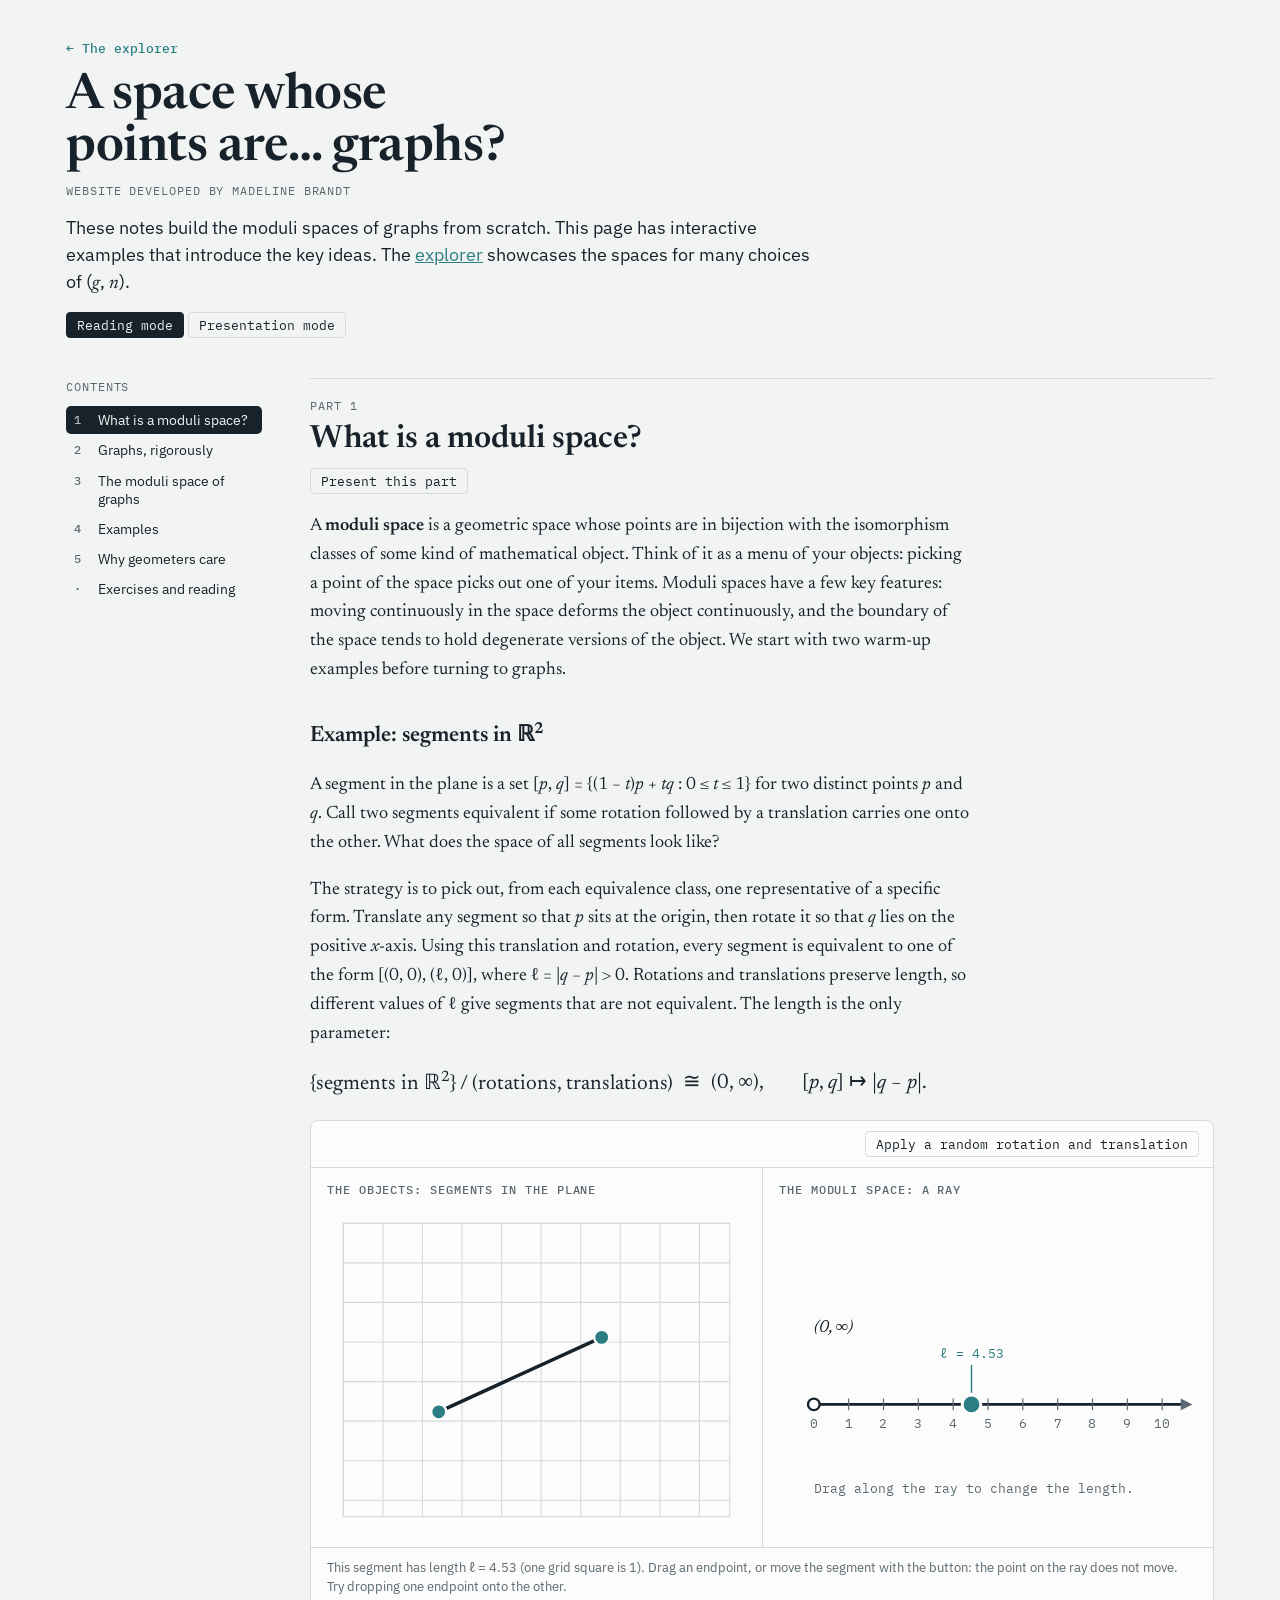
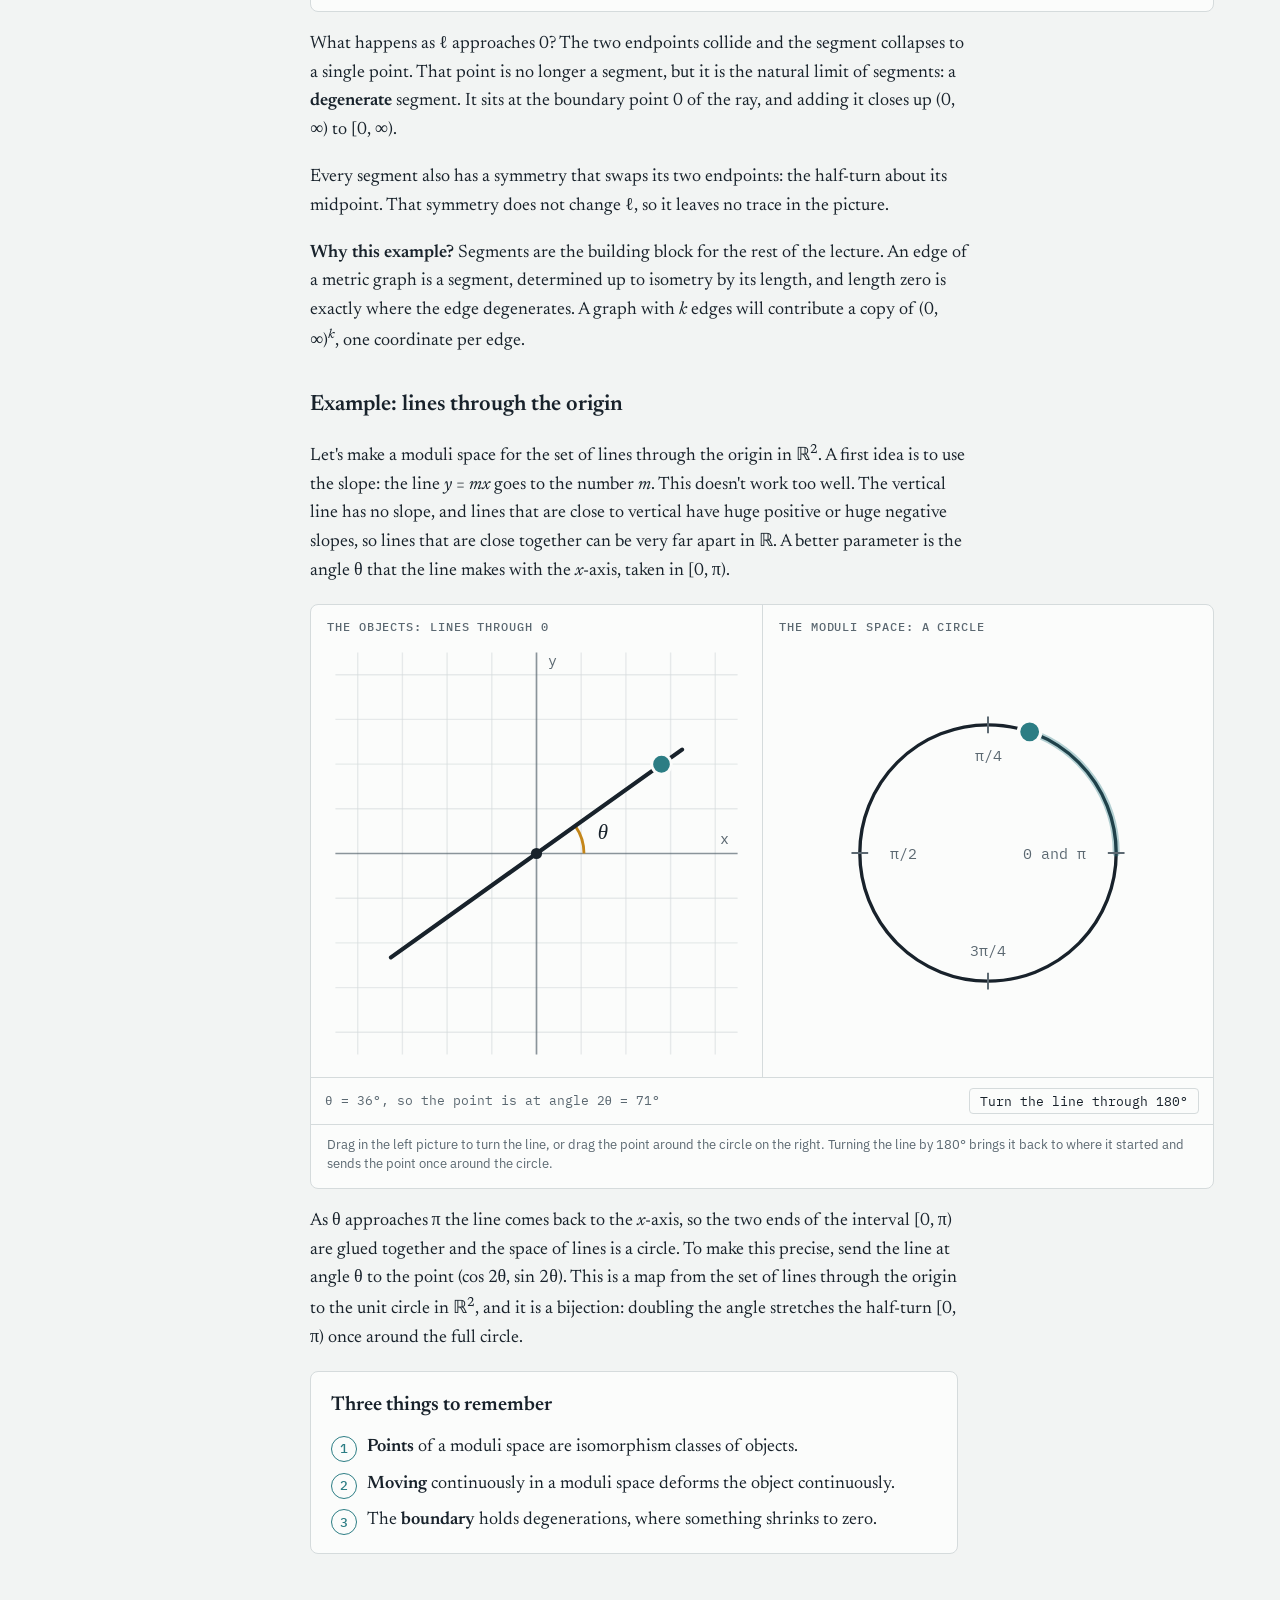
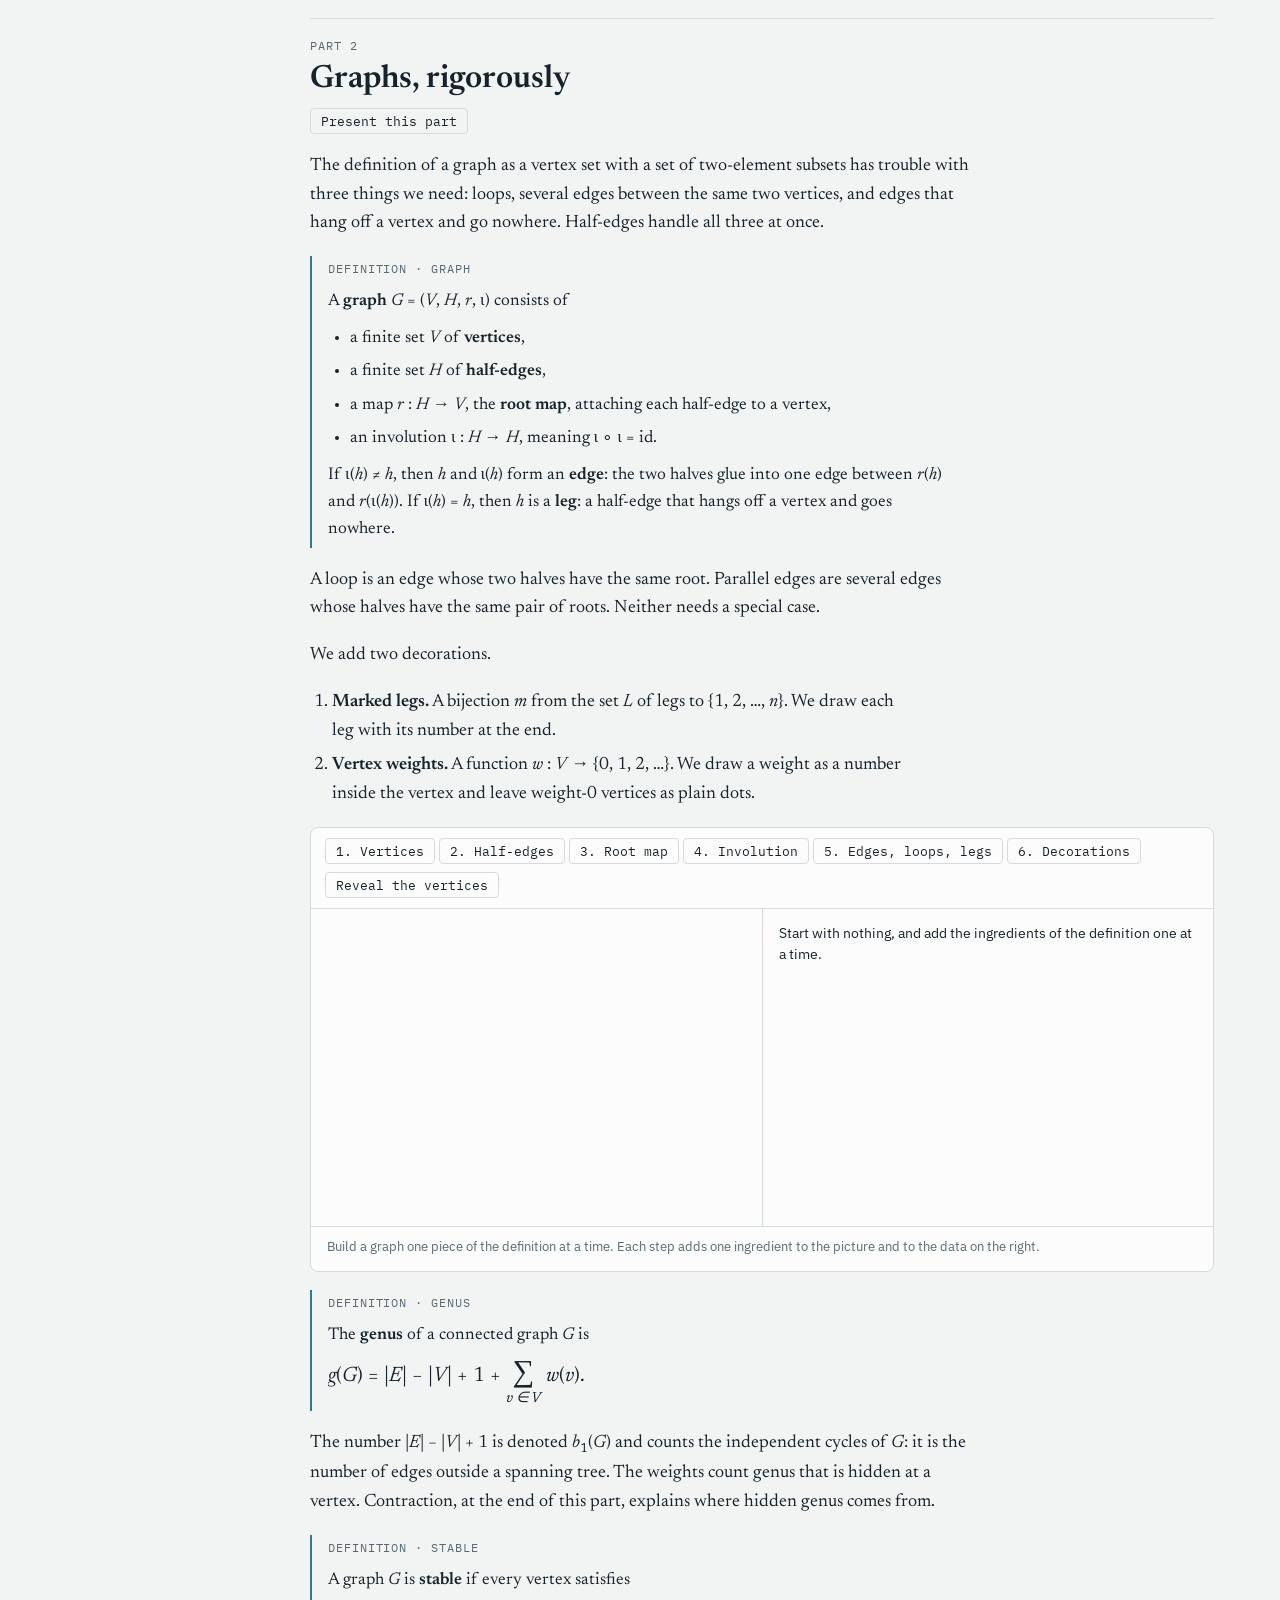
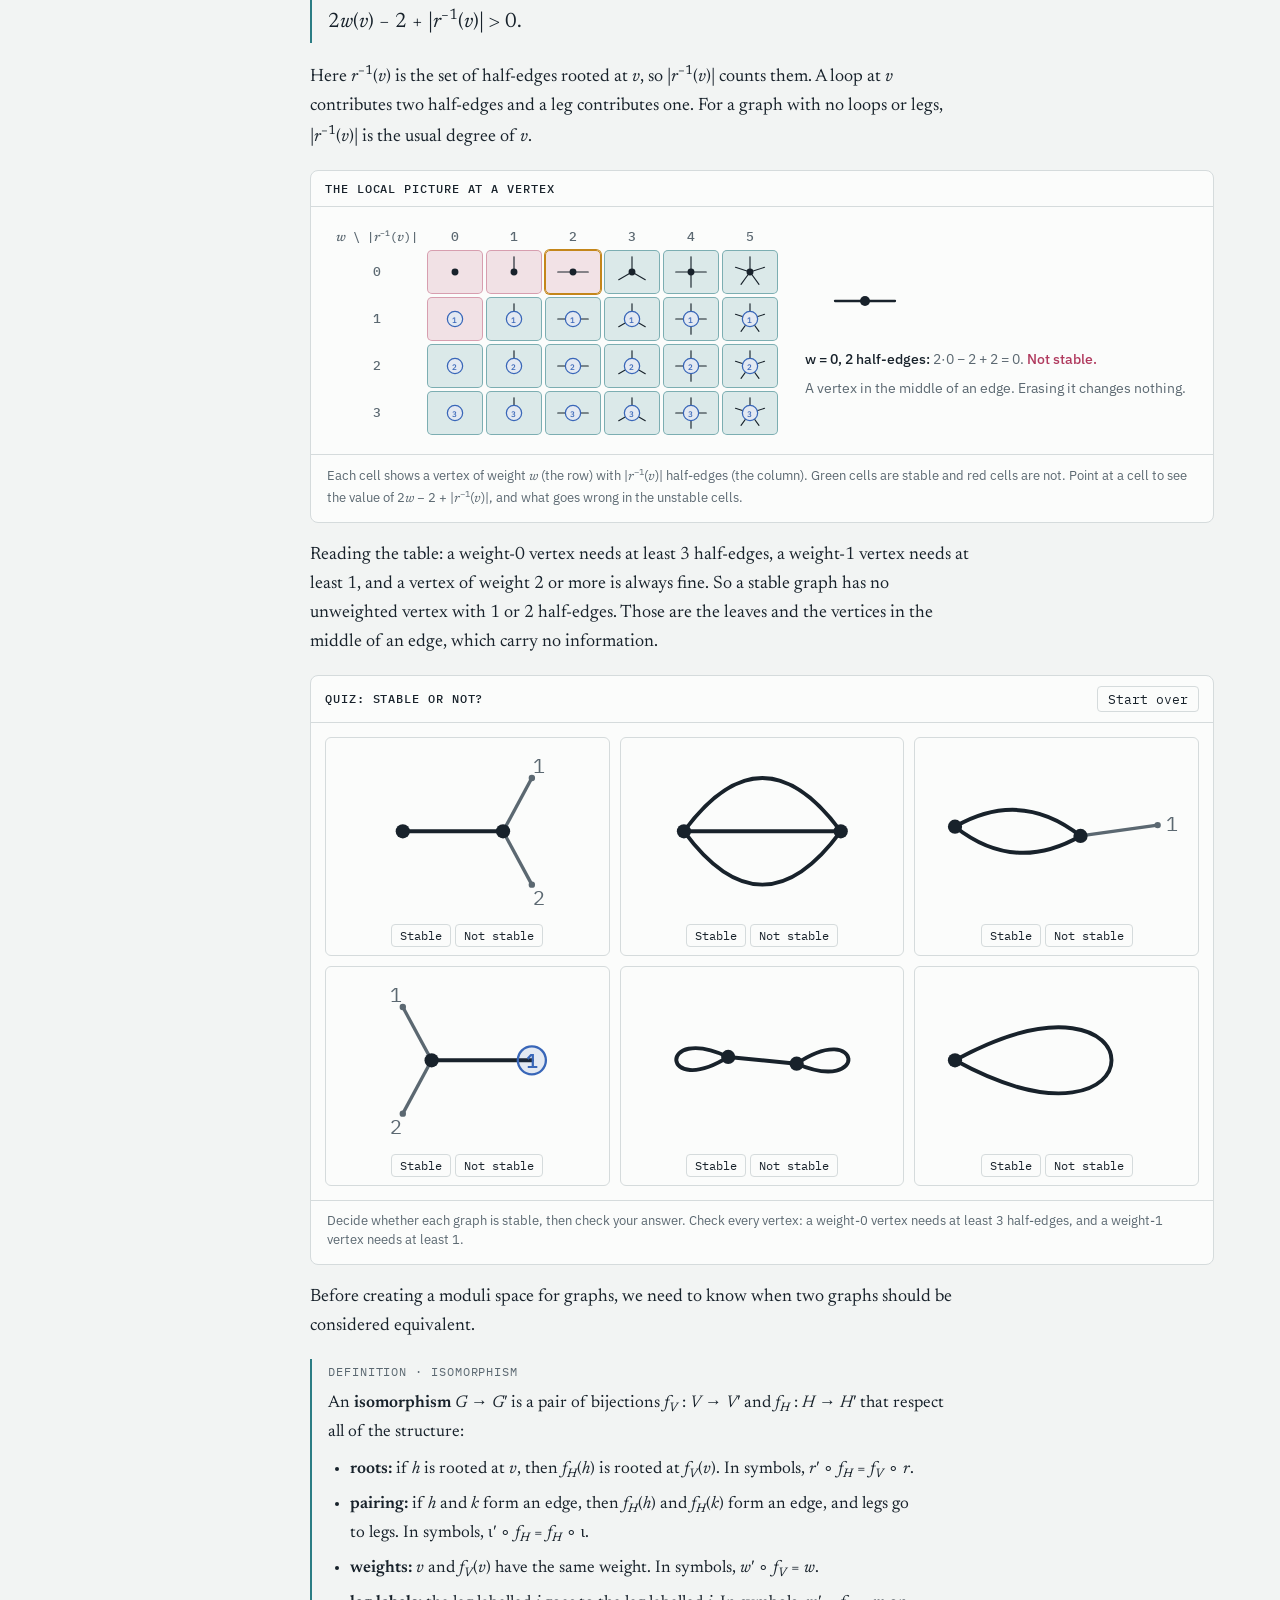
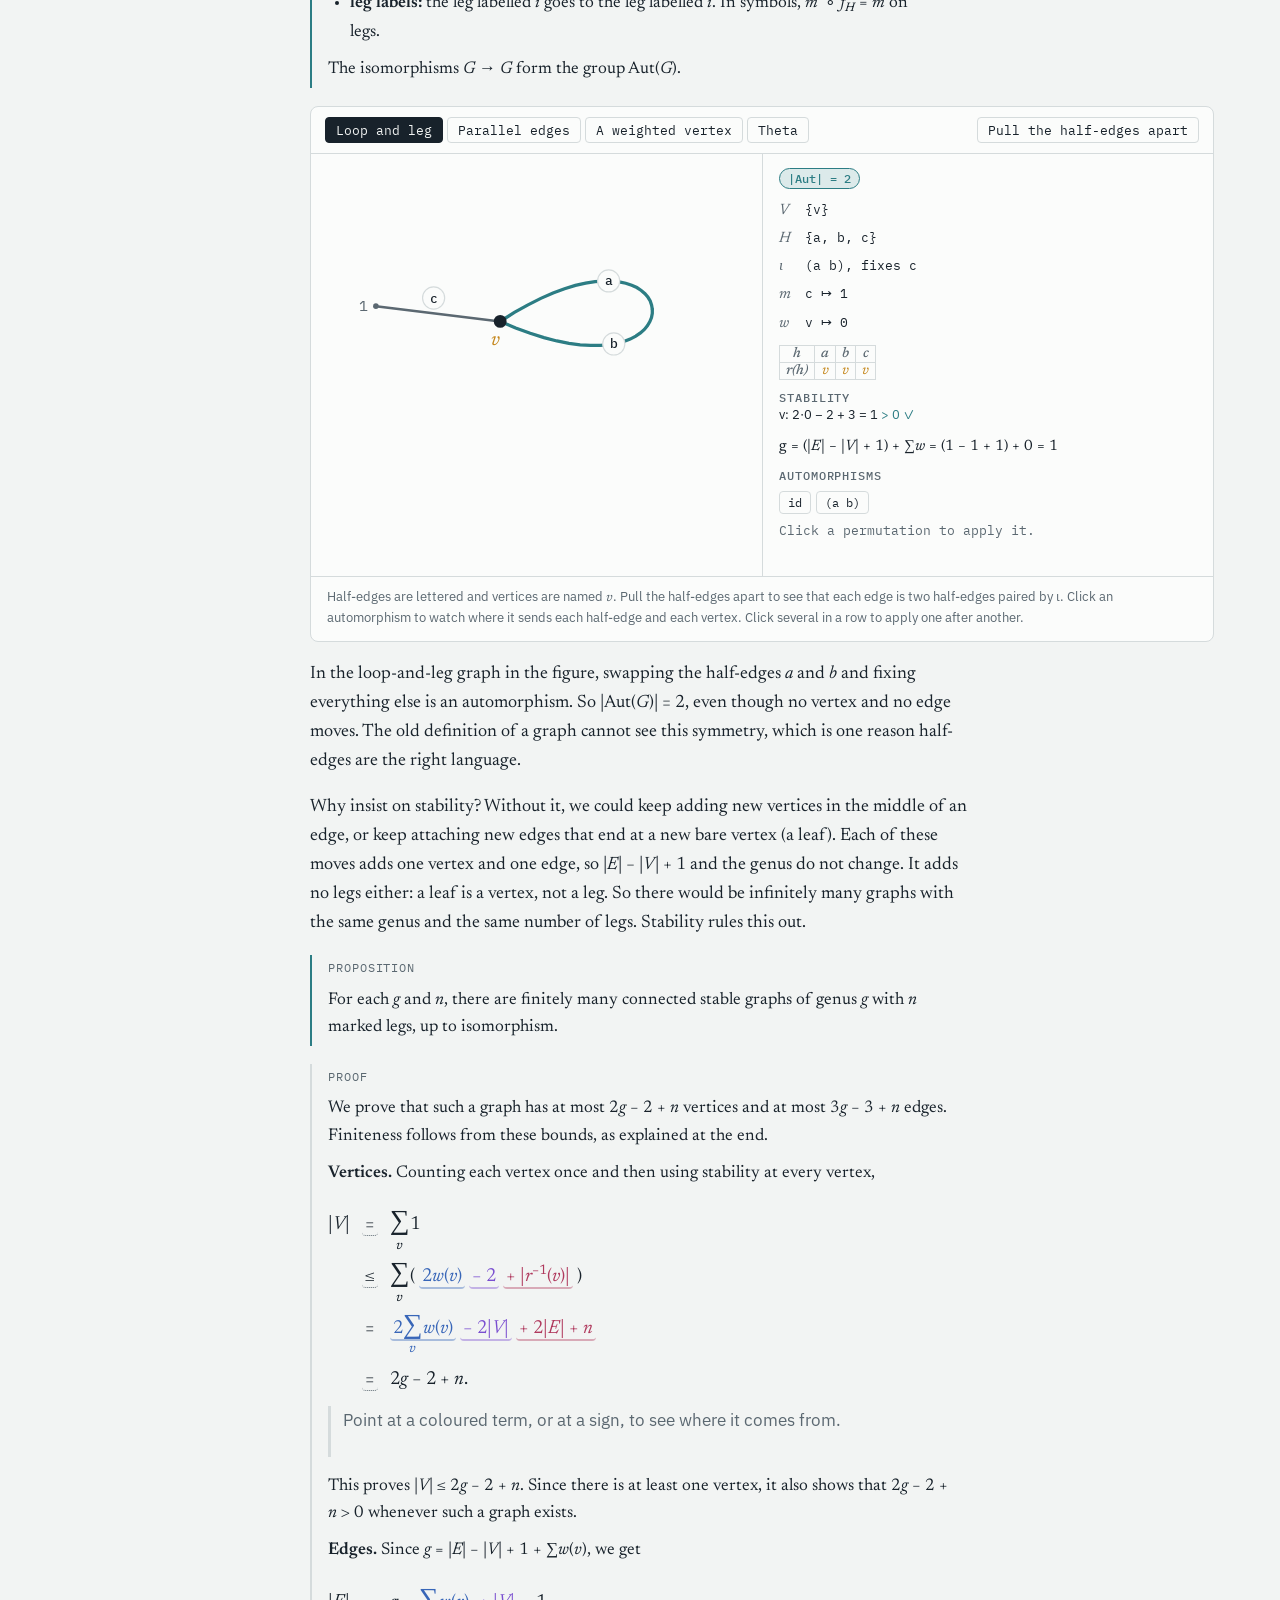
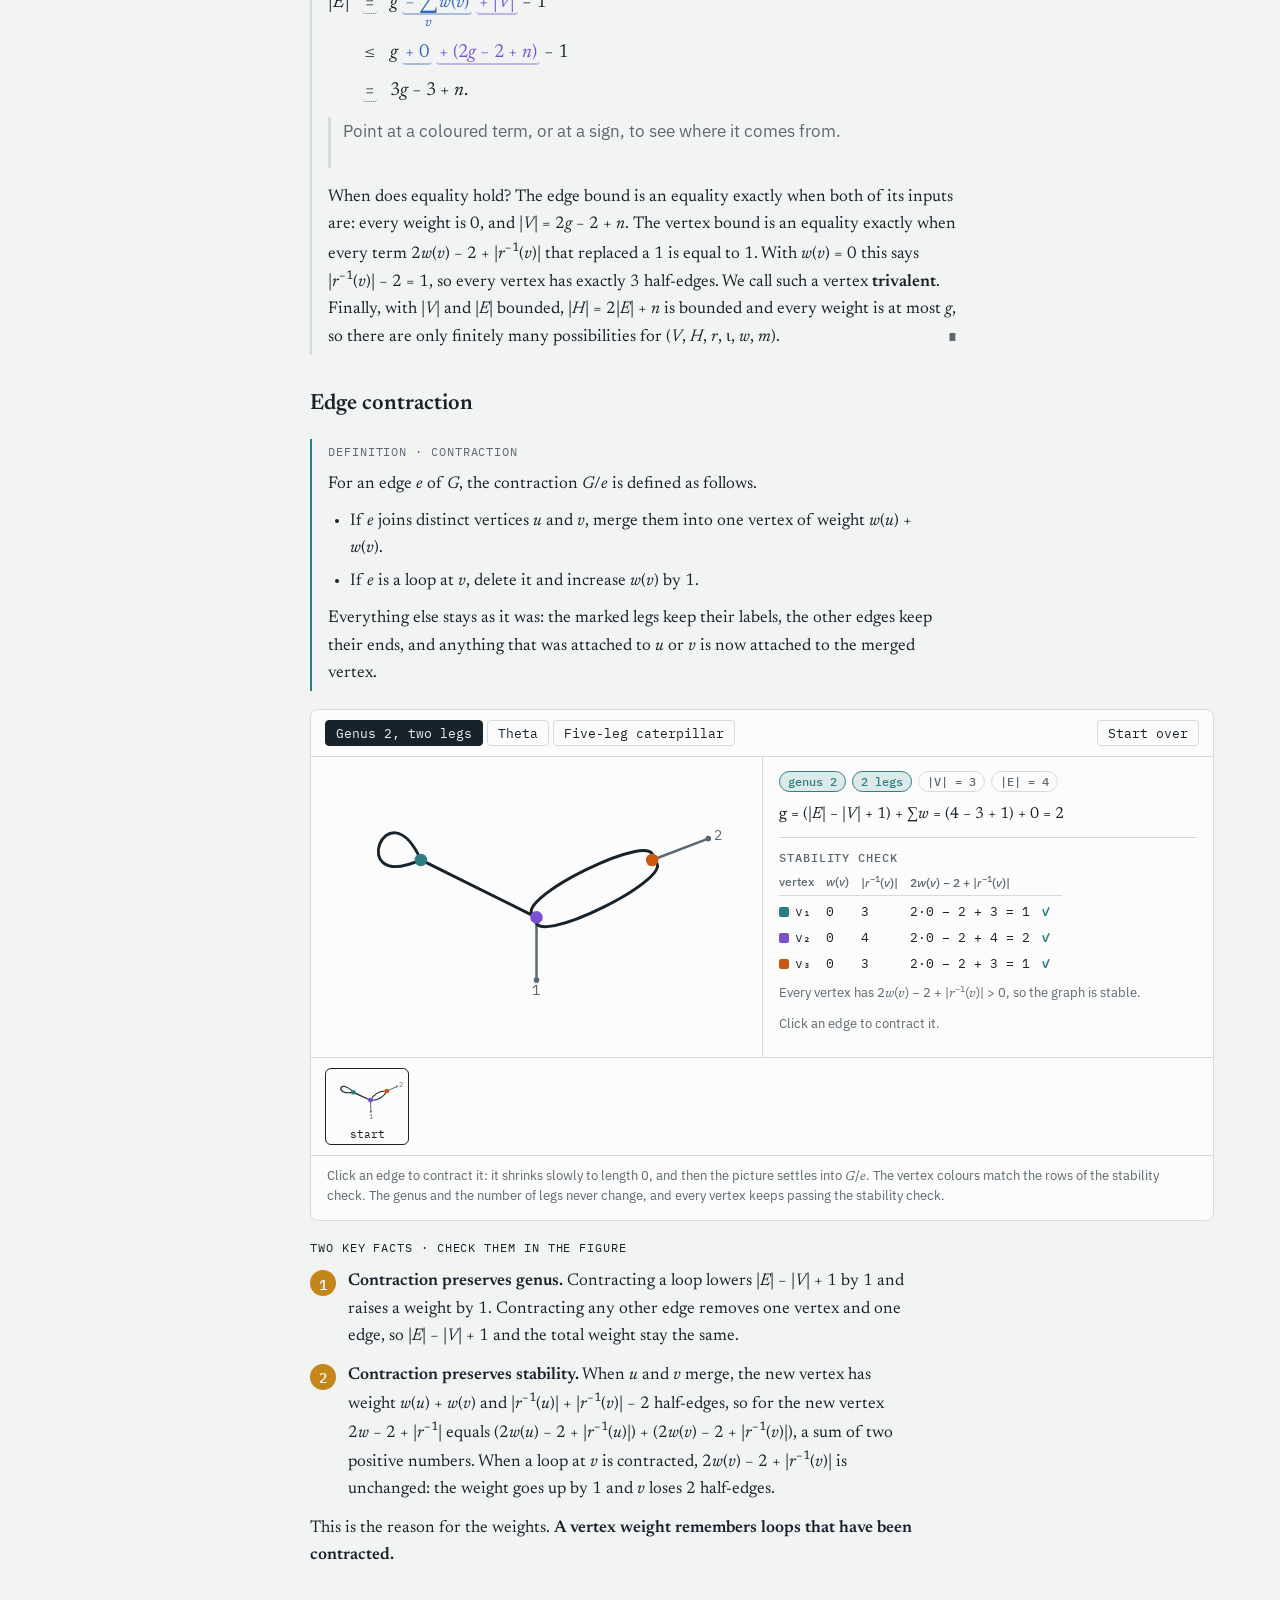
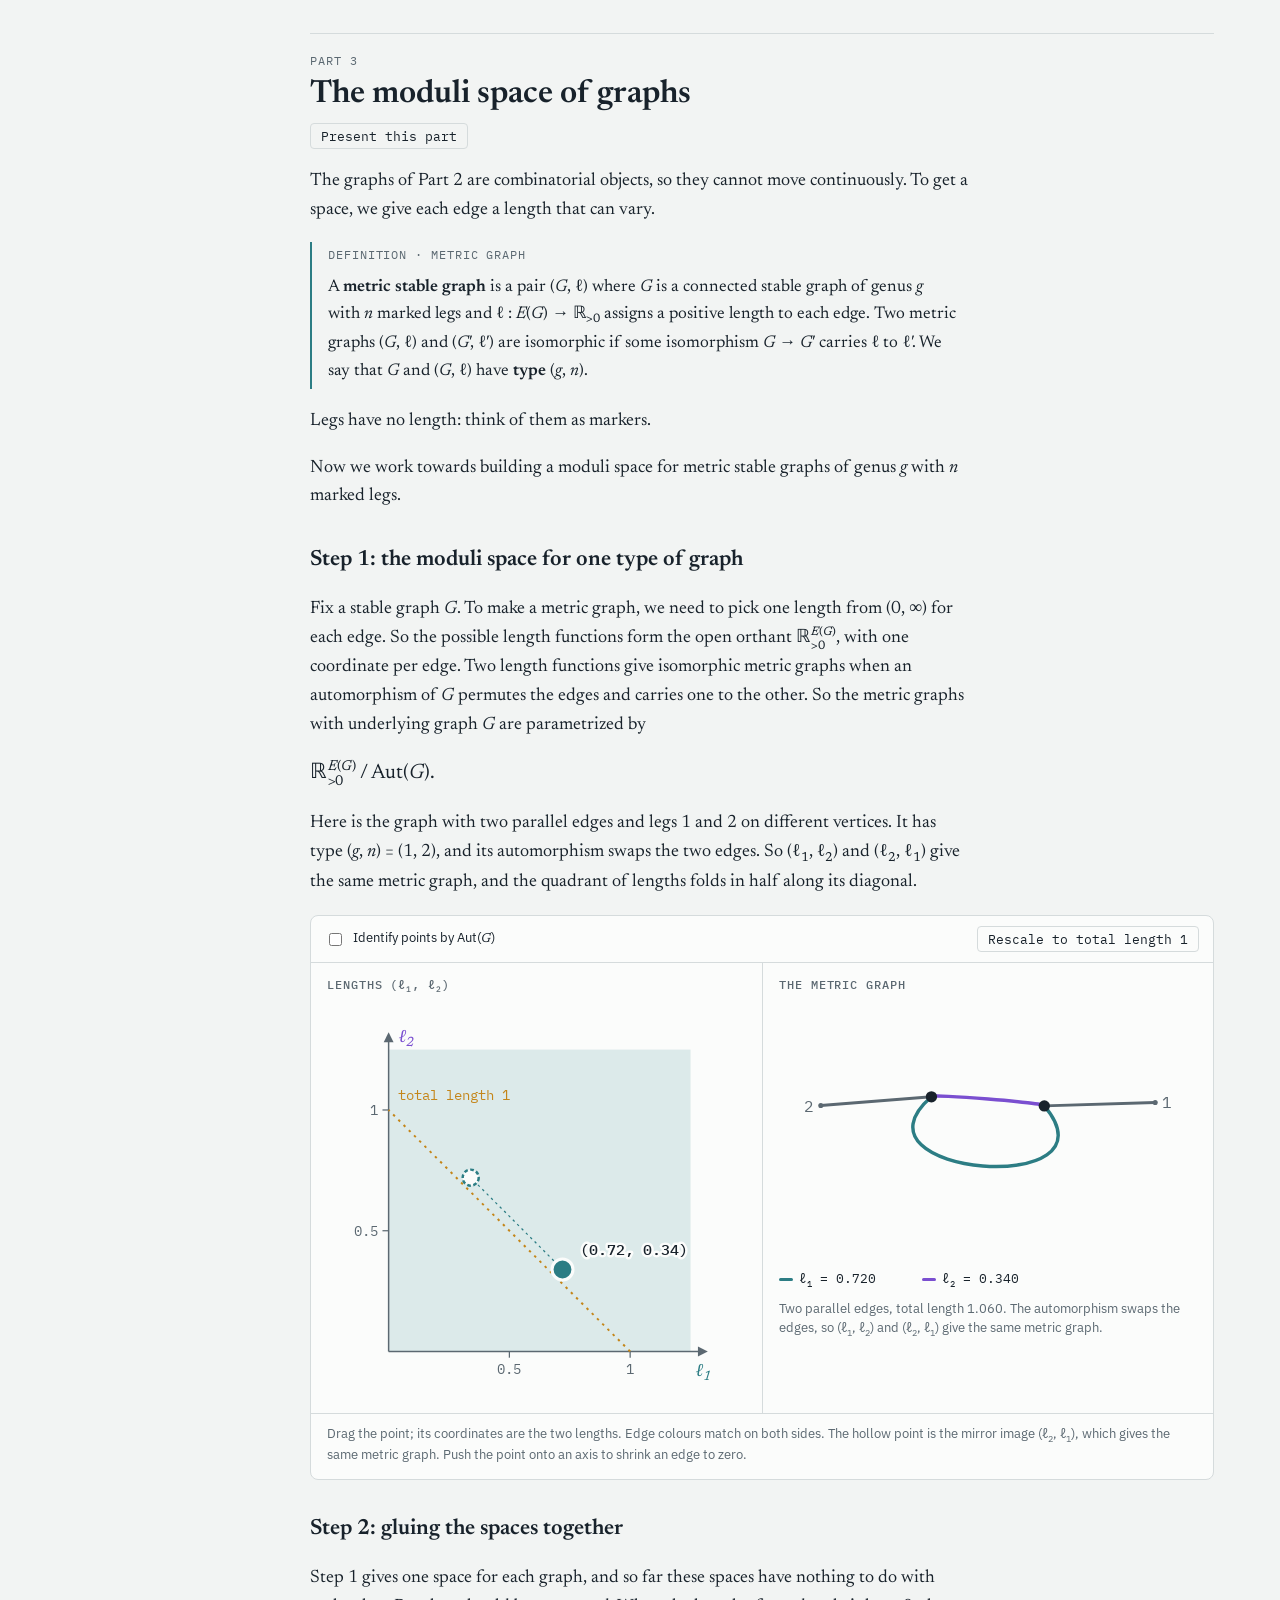
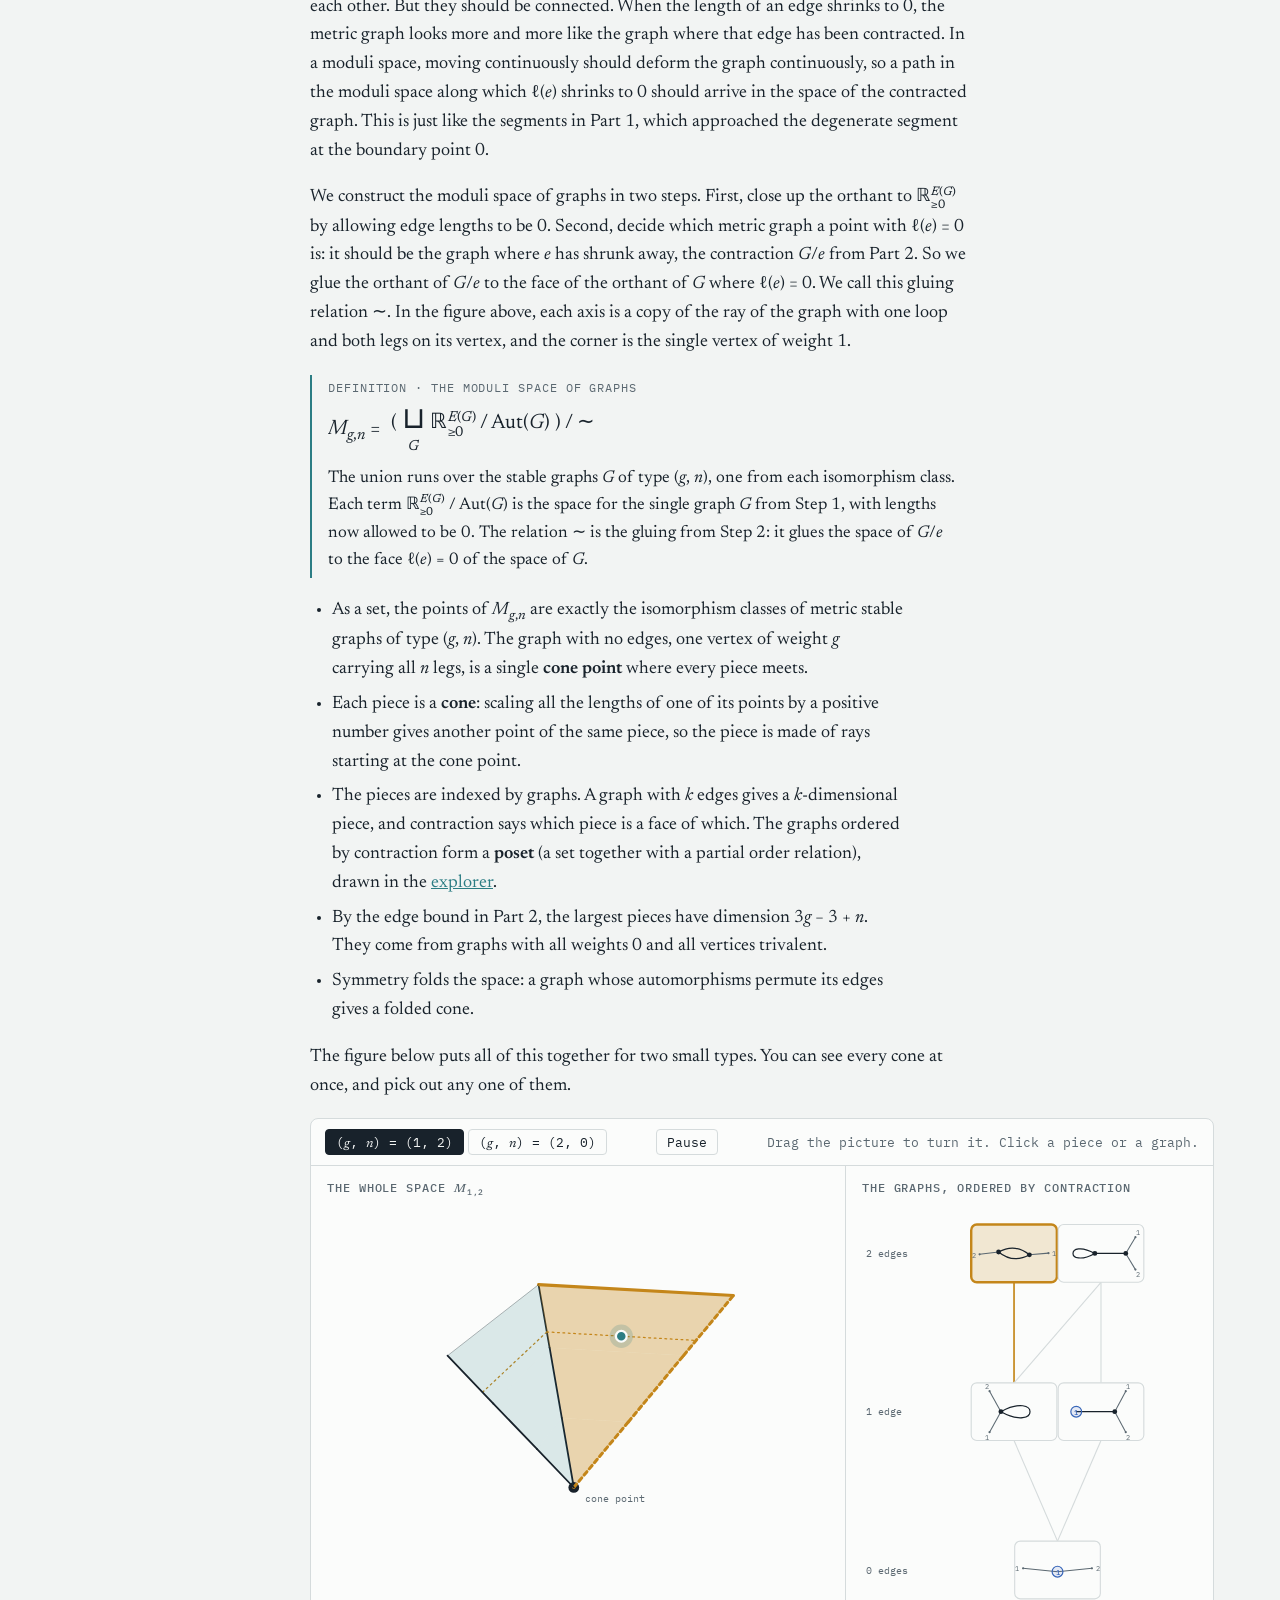
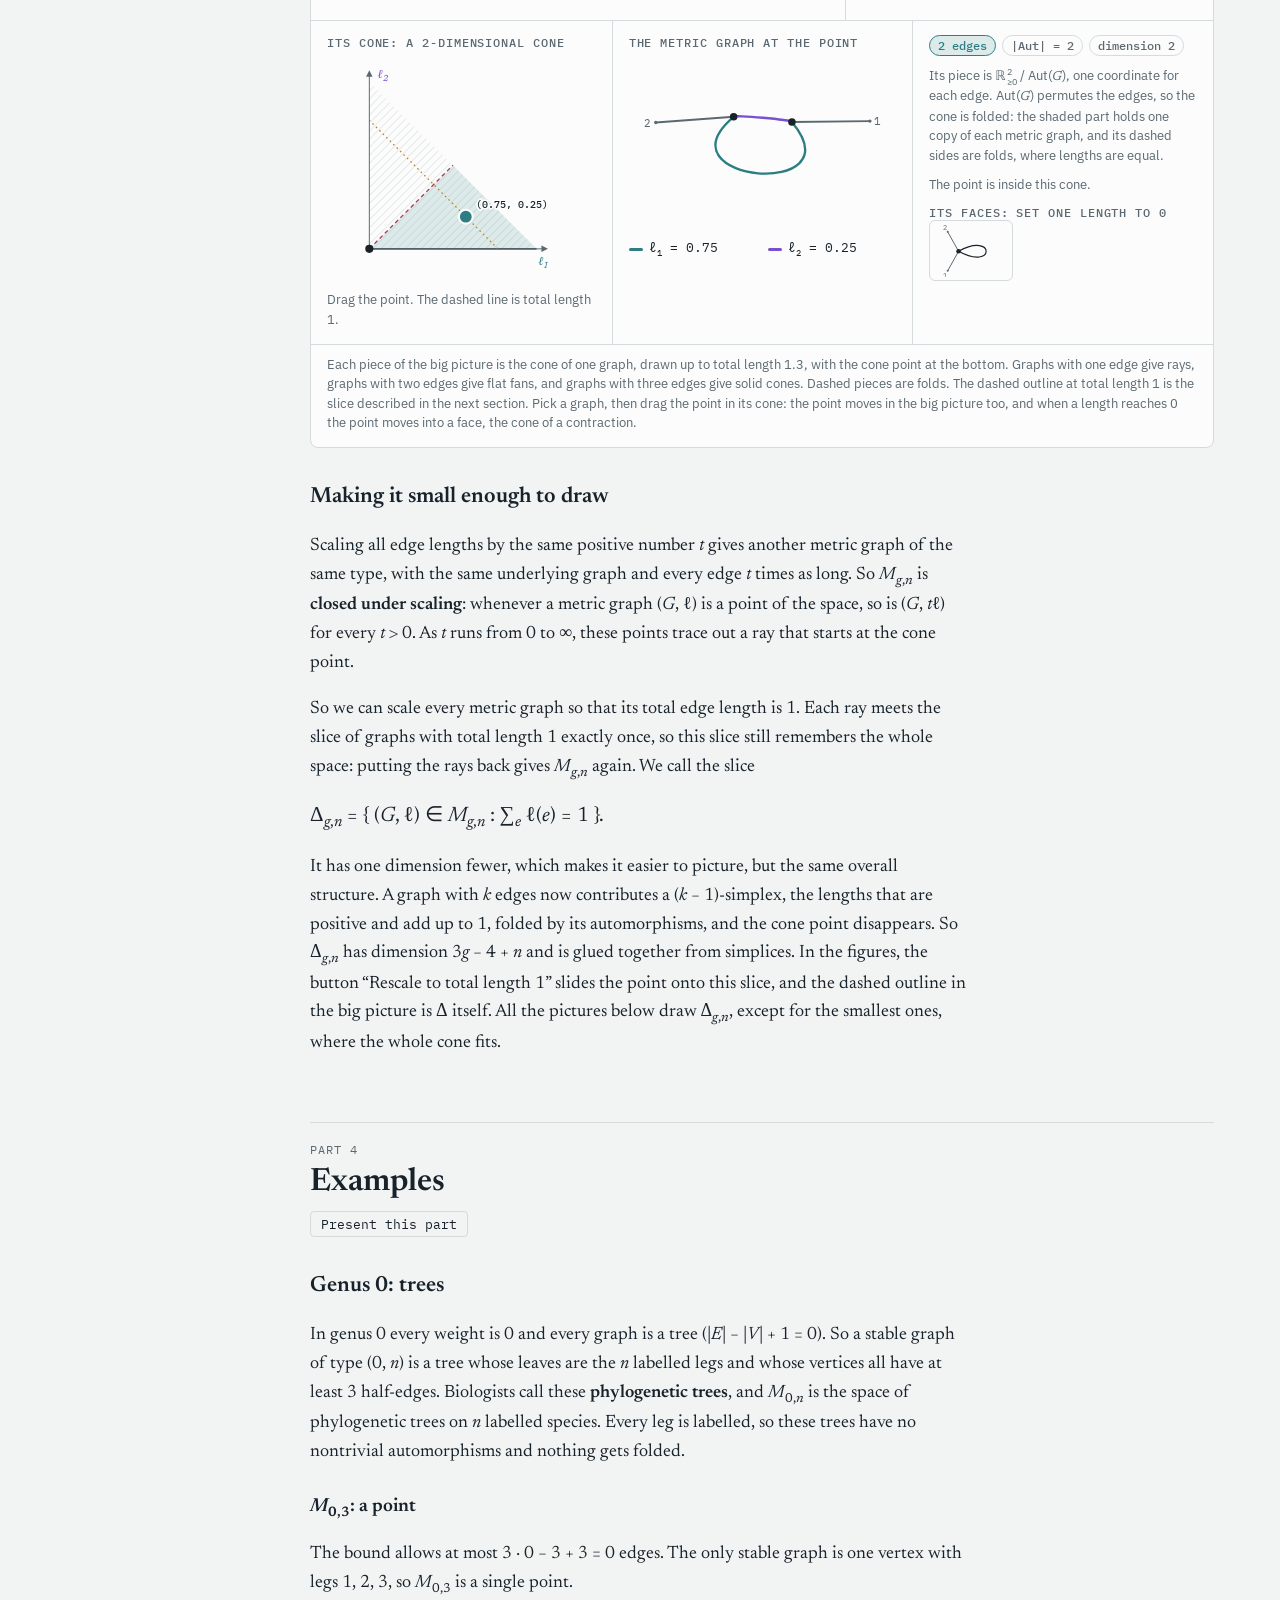
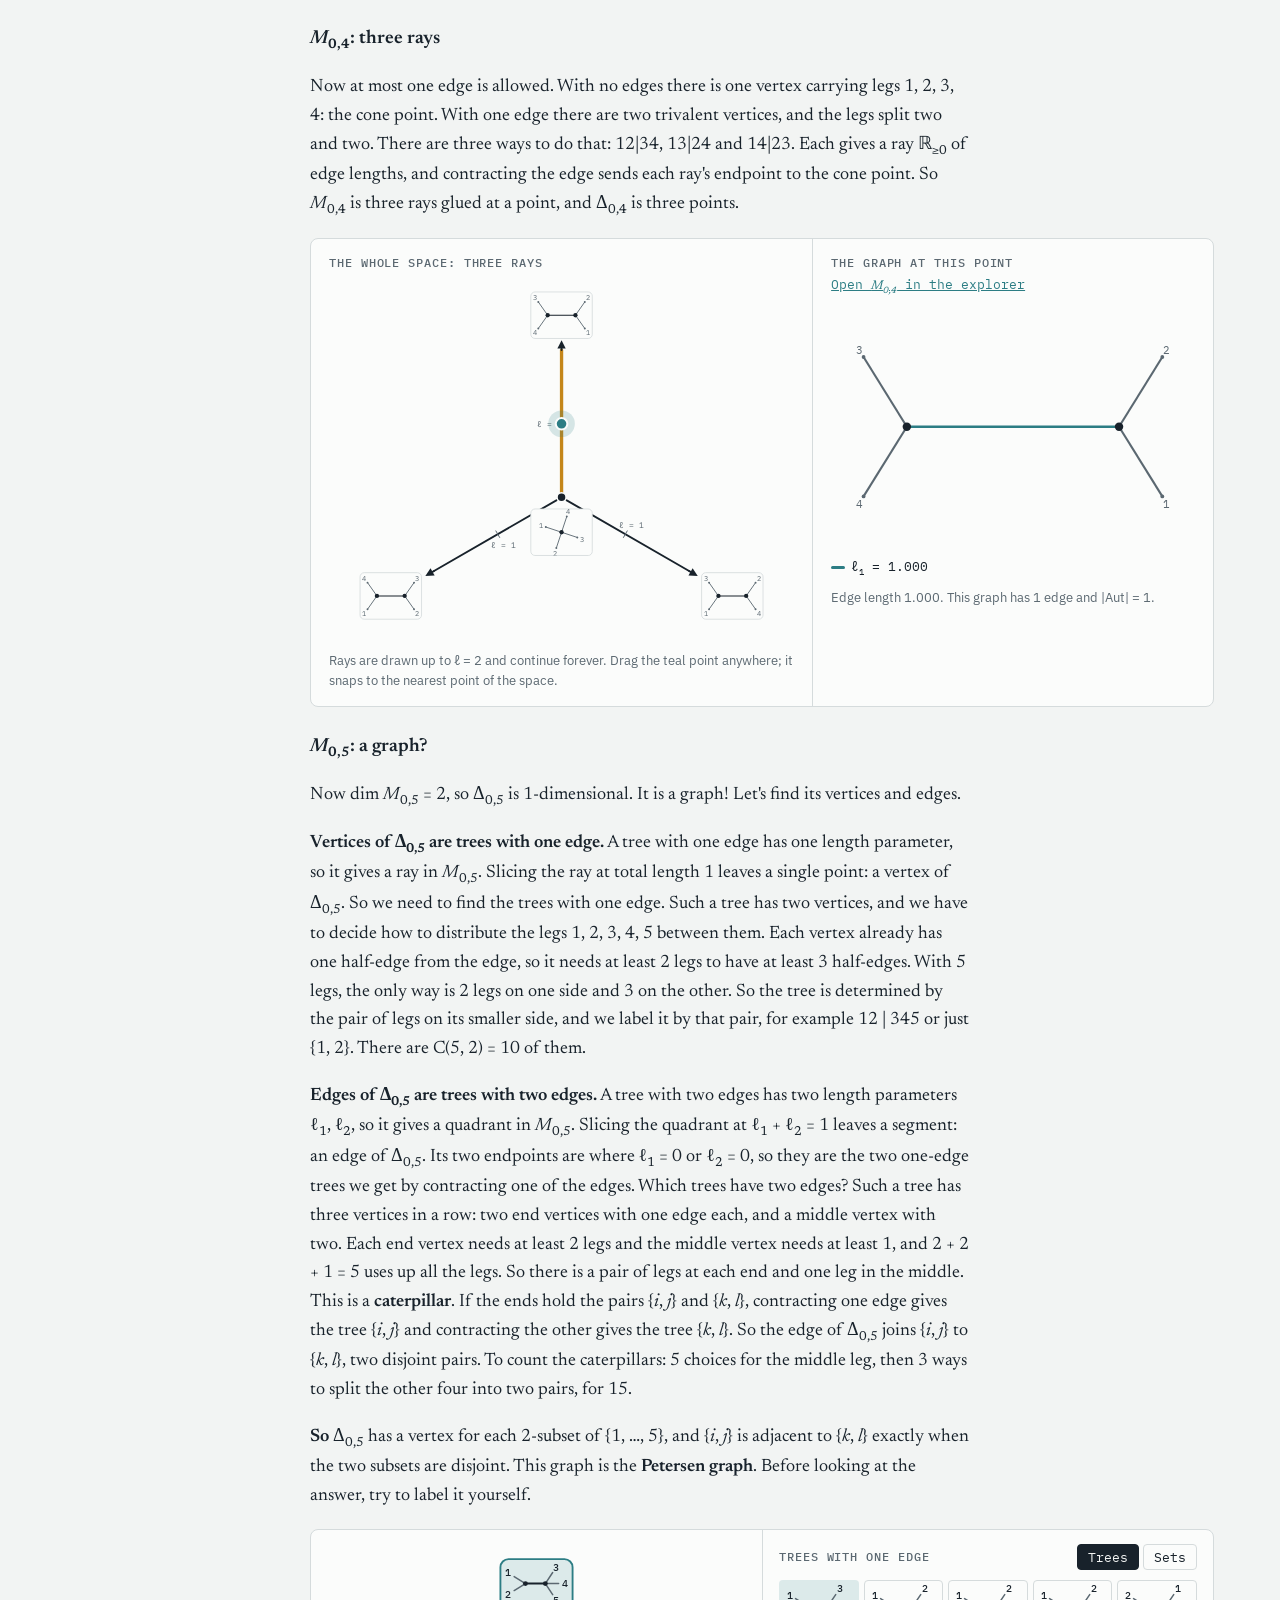
==== commit e41675e9: "Link and cite the last three further-reading references Co-Authored-By: Claude Opus 5.5 <noreply@ant" ====
--- a/lecture.html
+++ b/lecture.html
@@ -457,9 +457,9 @@
         <ul class="reading">
           <li><b>Melody Chan</b>, <a href="https://arxiv.org/abs/1606.02778"><i>Lectures on tropical curves and their moduli spaces</i></a>, notes from a summer school on moduli of curves (2016). The most readable introduction.</li>
           <li><b>Melody Chan</b>, <a href="https://www.ams.org/journals/notices/202110/noti2360/noti2360.html"><i>Moduli spaces of curves: classical and tropical</i></a>, Notices of the AMS 68 (2021), no. 10, 1700–1713. A short survey for a general mathematical audience.</li>
-          <li><b>Billera, Holmes and Vogtmann</b>, <i>Geometry of the space of phylogenetic trees</i>. The genus-0 story, motivated by biology.</li>
-          <li><b>Abramovich, Caporaso and Payne</b>, on the moduli space of curves and its boundary complex. The precise link to algebraic geometry.</li>
-          <li><b>Chan, Galatius and Payne</b>, on graph complexes and the top-weight cohomology of ℳ<sub><em class="m">g</em></sub>. The cohomology application from Part 5.</li>
+          <li><b>Louis J. Billera, Susan P. Holmes and Karen Vogtmann</b>, <a href="https://doi.org/10.1006/aama.2001.0759"><i>Geometry of the space of phylogenetic trees</i></a>, Advances in Applied Mathematics 27 (2001), no. 4, 733–767. The genus-0 story, motivated by biology.</li>
+          <li><b>Dan Abramovich, Lucia Caporaso and Sam Payne</b>, <a href="https://arxiv.org/abs/1212.0373"><i>The tropicalization of the moduli space of curves</i></a>, Annales scientifiques de l’École normale supérieure 48 (2015), no. 4, 765–809. The precise link to algebraic geometry.</li>
+          <li><b>Melody Chan, Søren Galatius and Sam Payne</b>, <a href="https://arxiv.org/abs/1805.10186"><i>Tropical curves, graph complexes, and top weight cohomology of ℳ<sub>g</sub></i></a>, Journal of the American Mathematical Society 34 (2021), no. 2, 565–594. The cohomology application from Part 5.</li>
         </ul>
       </section>
     </article>
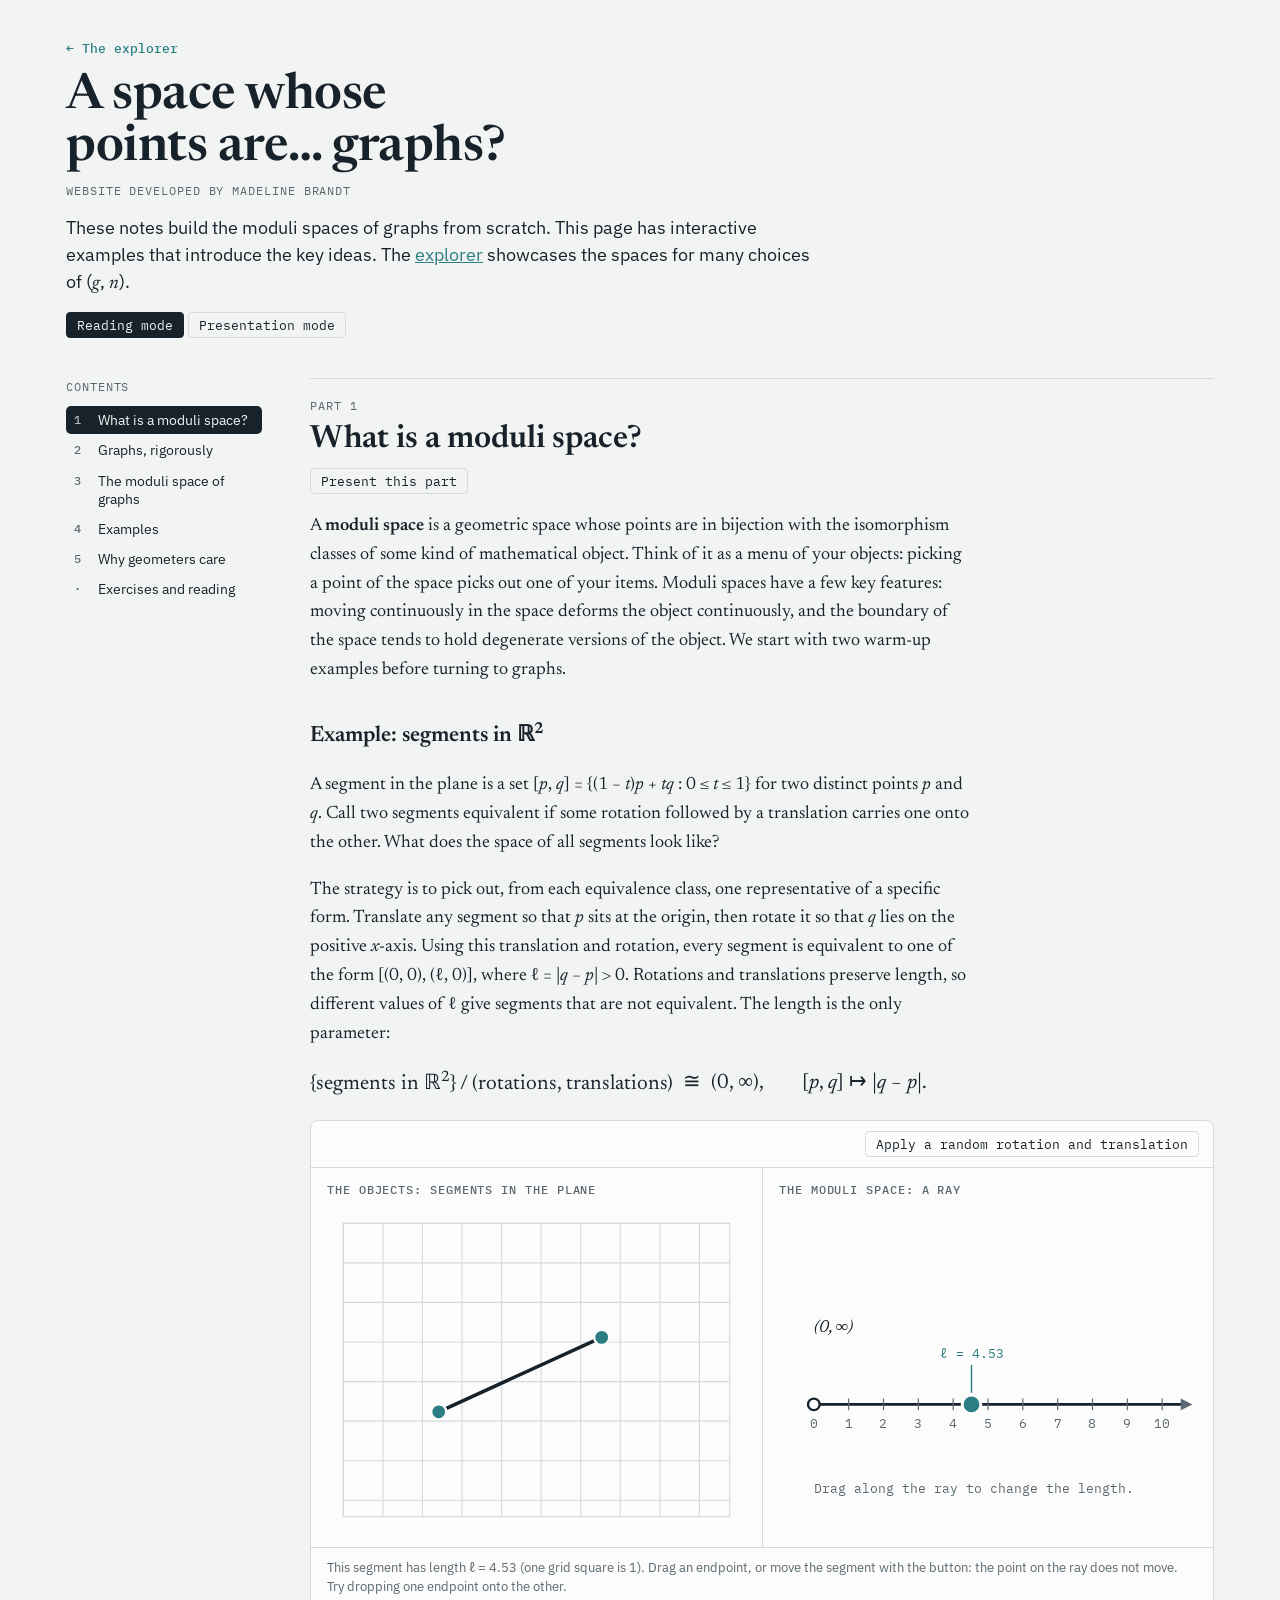
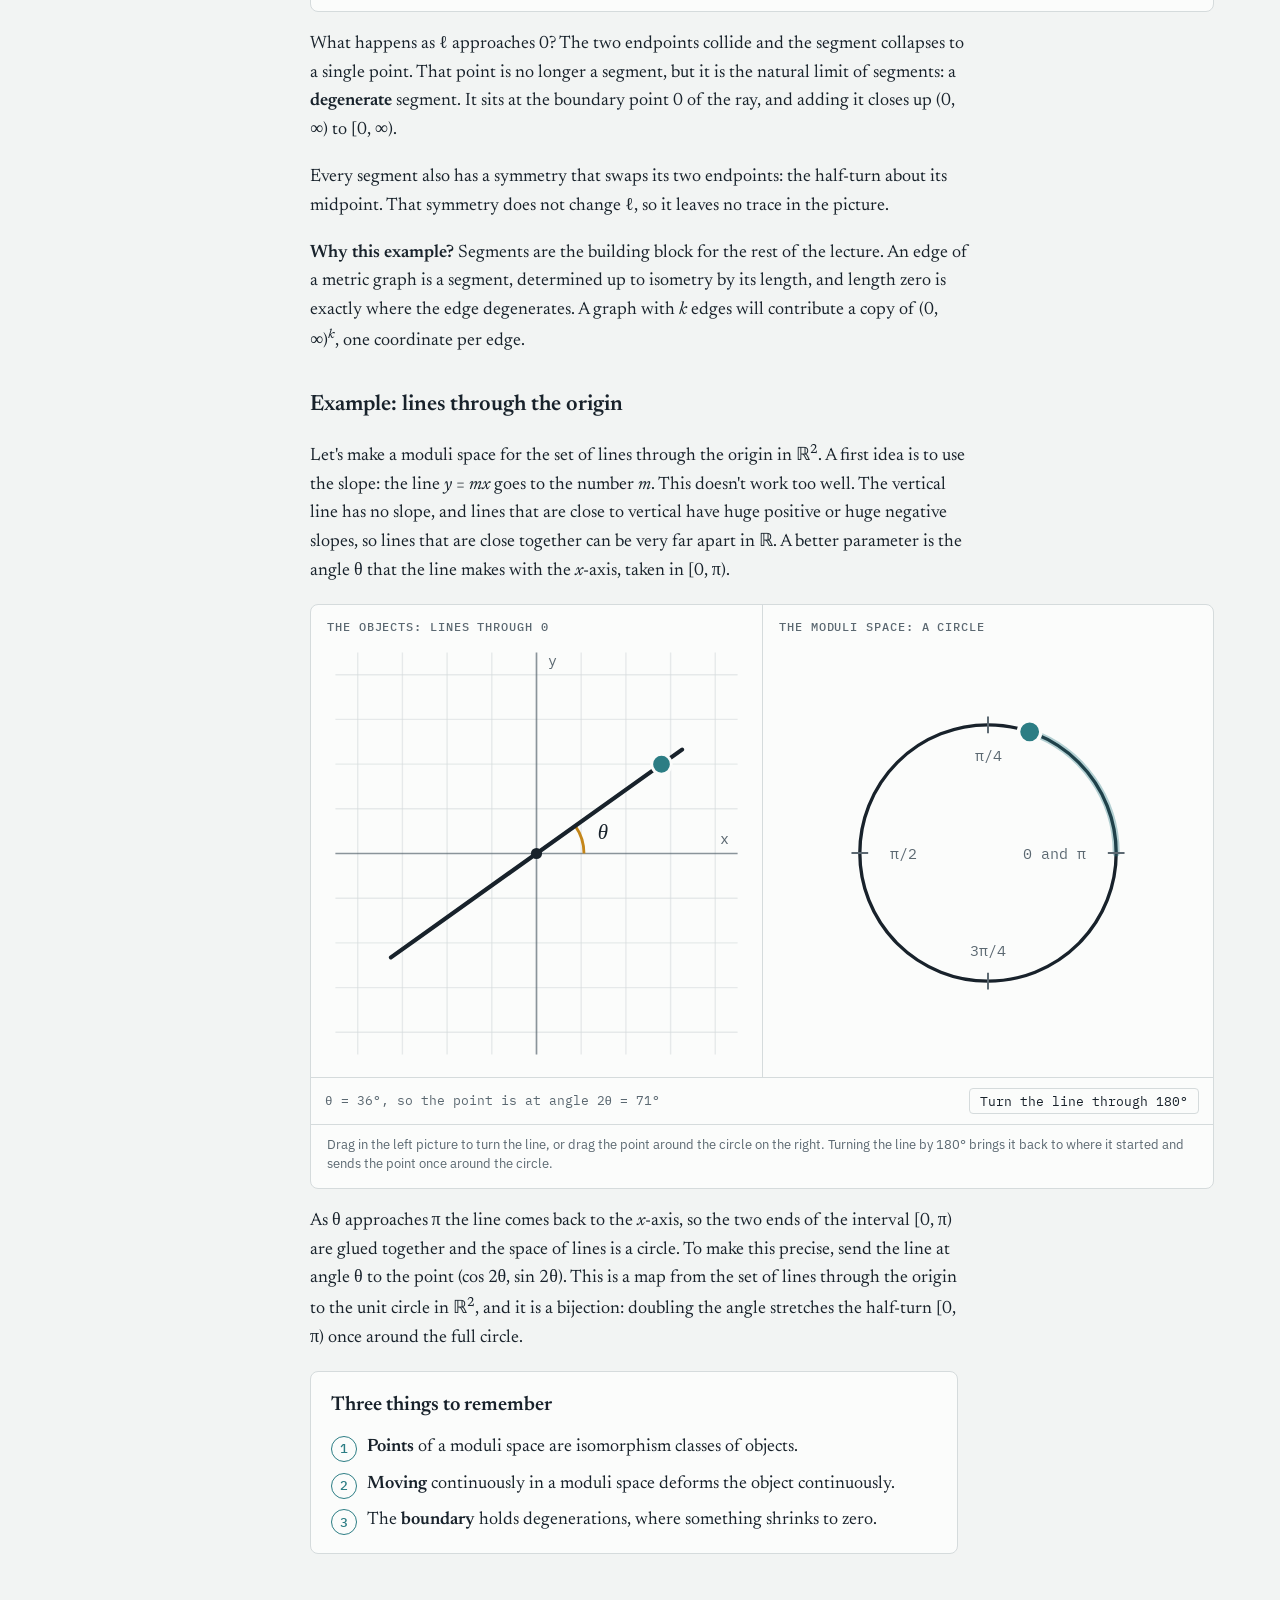
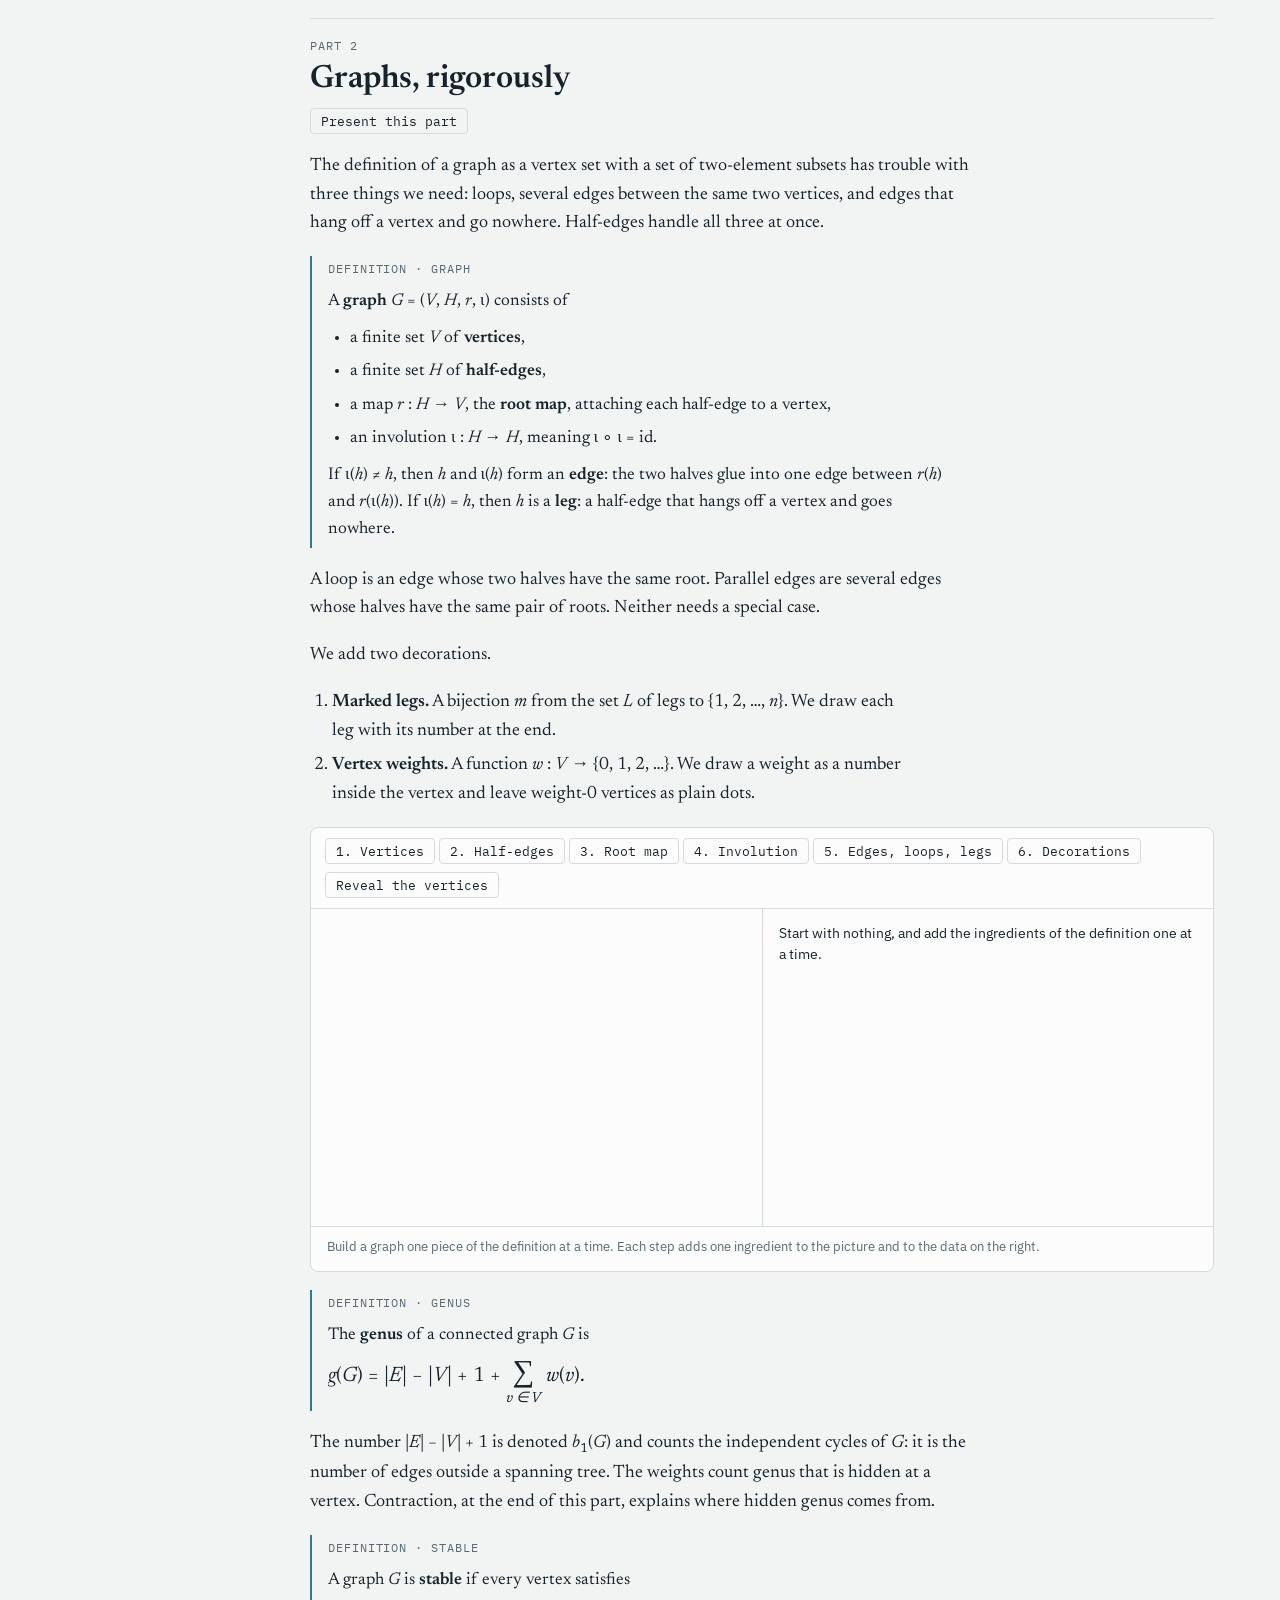
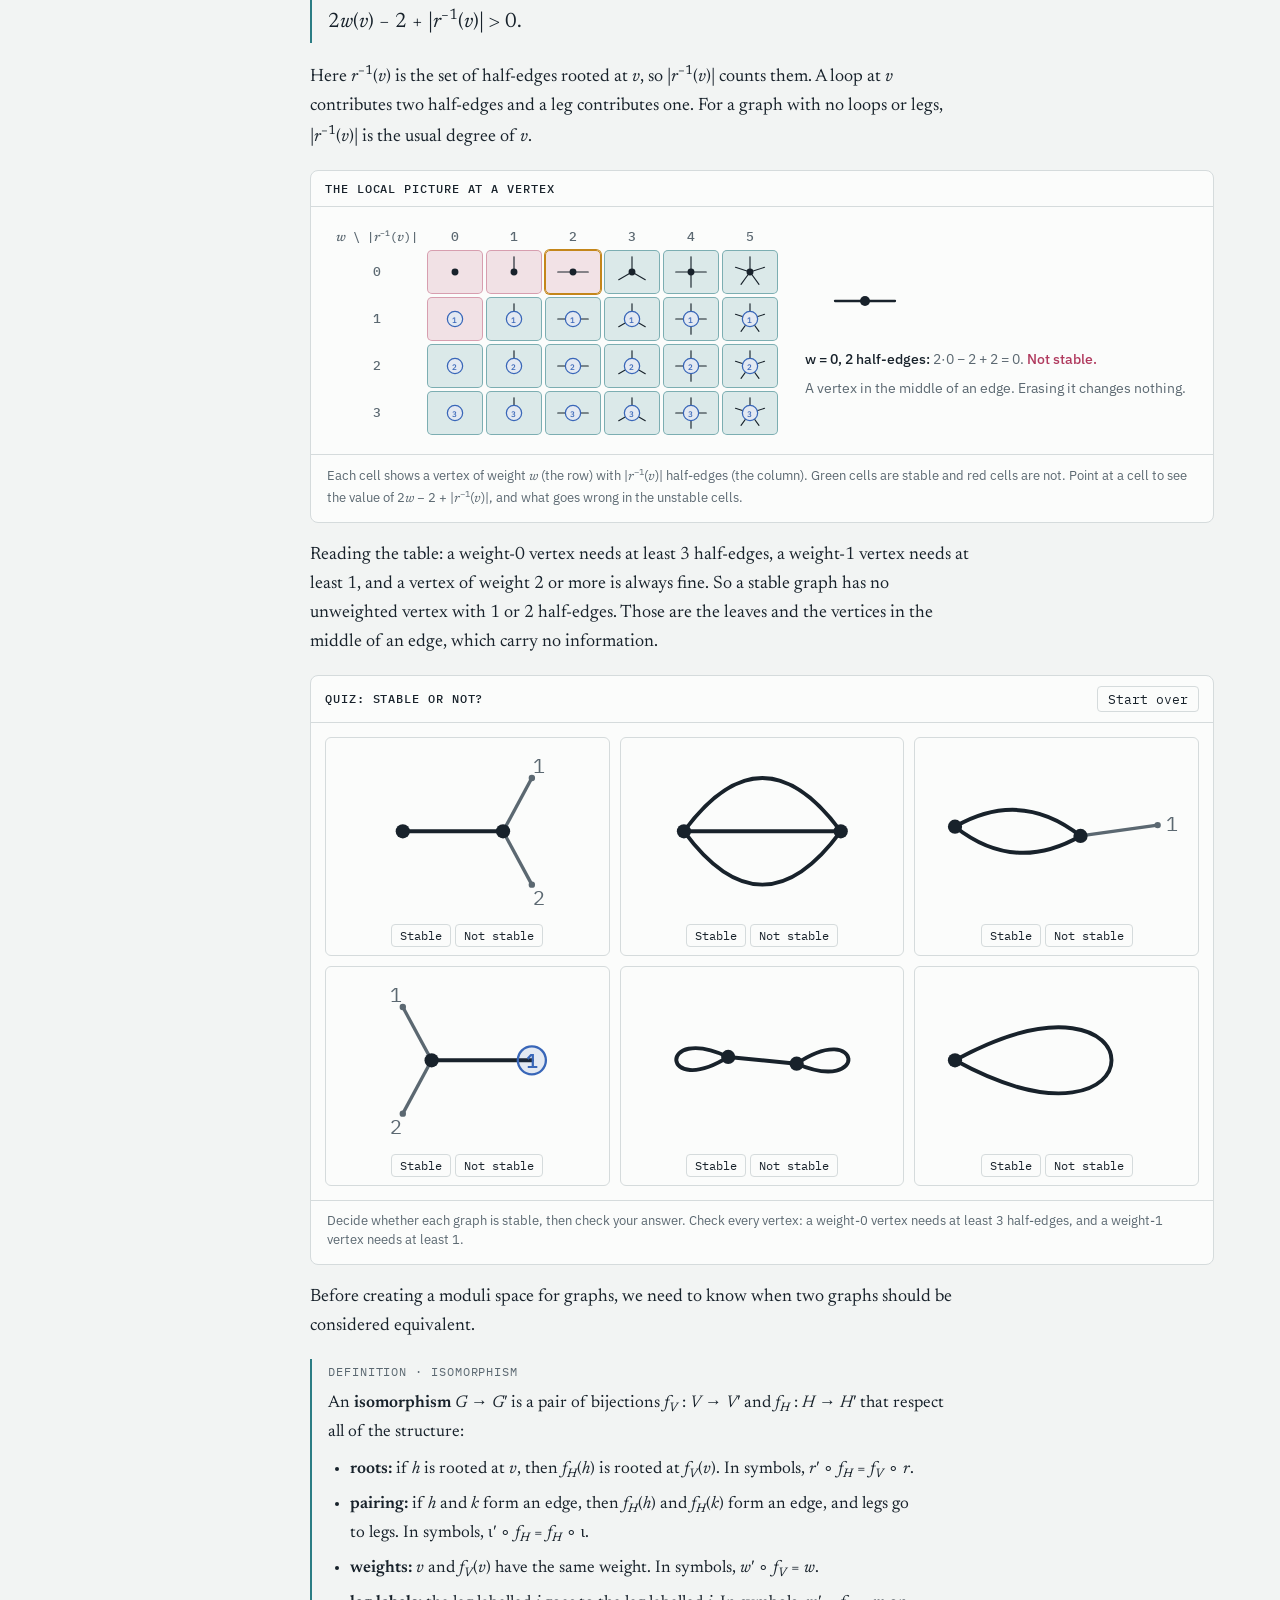
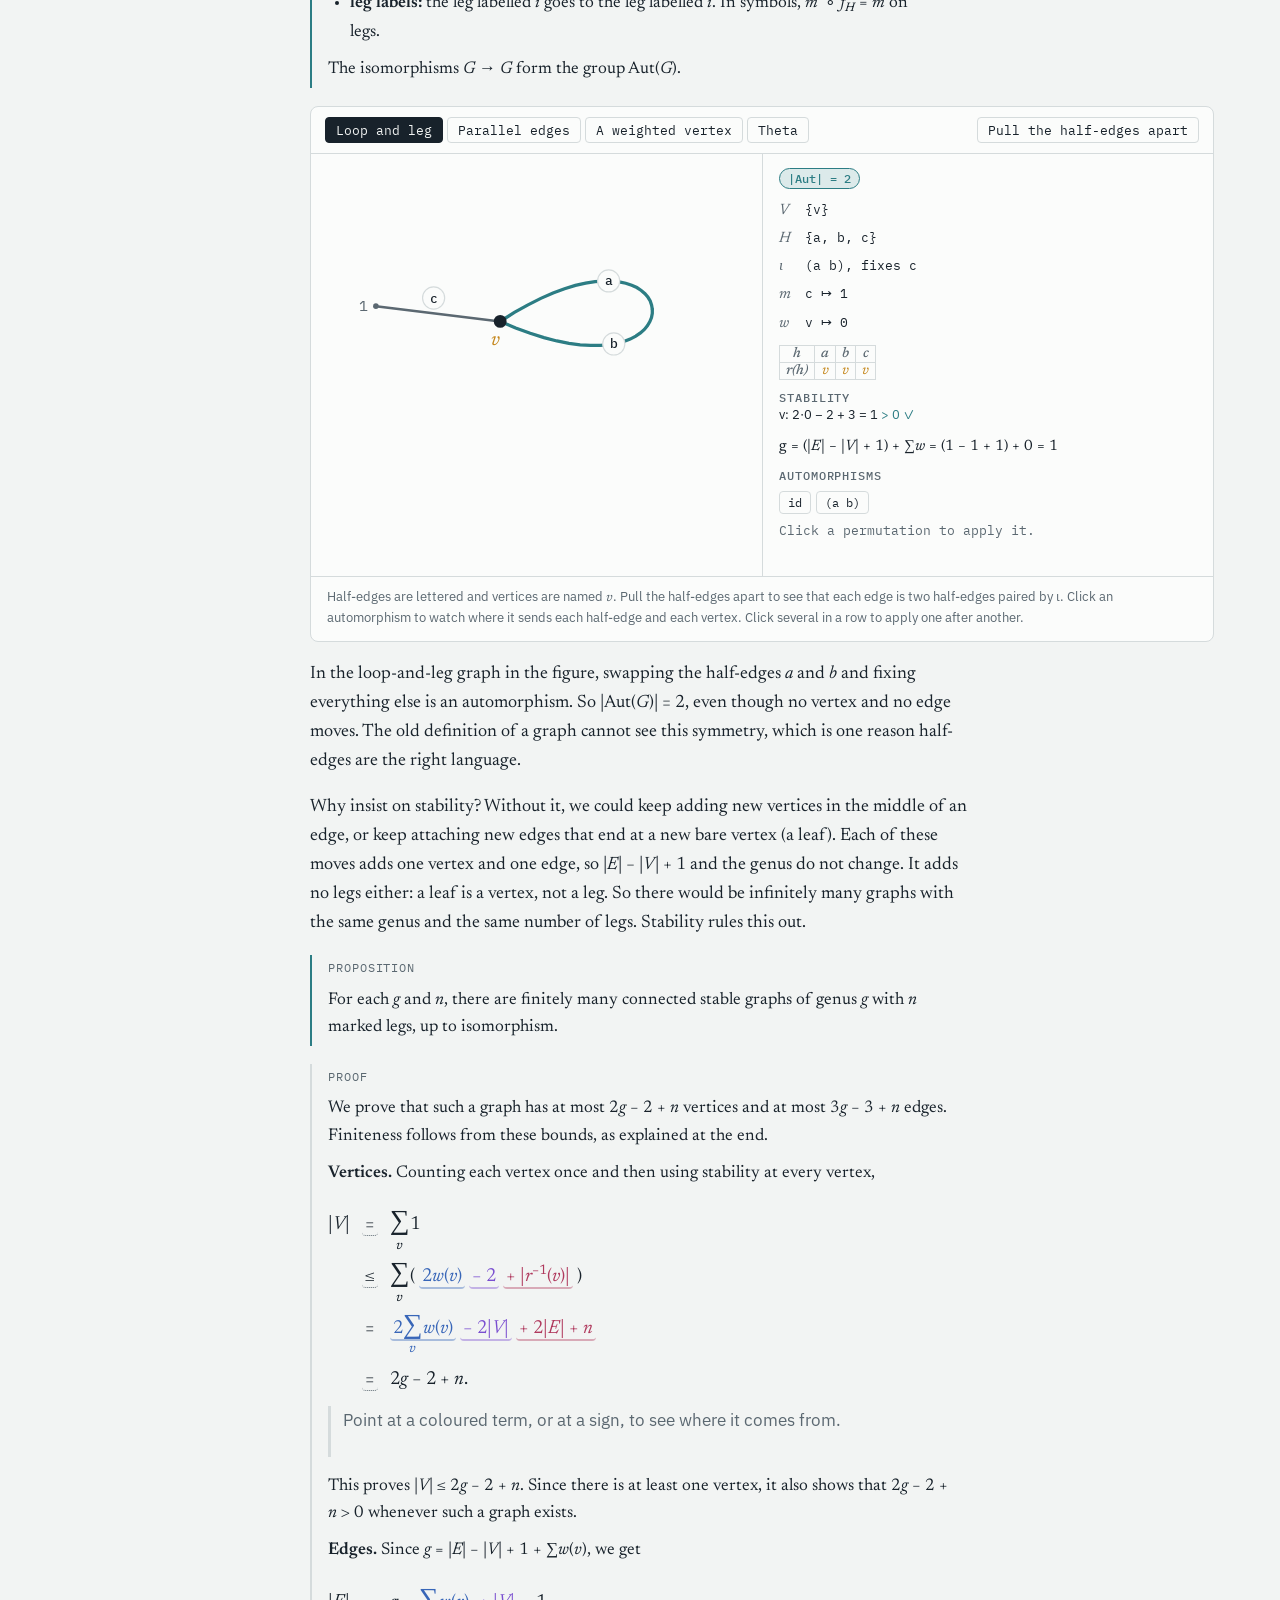
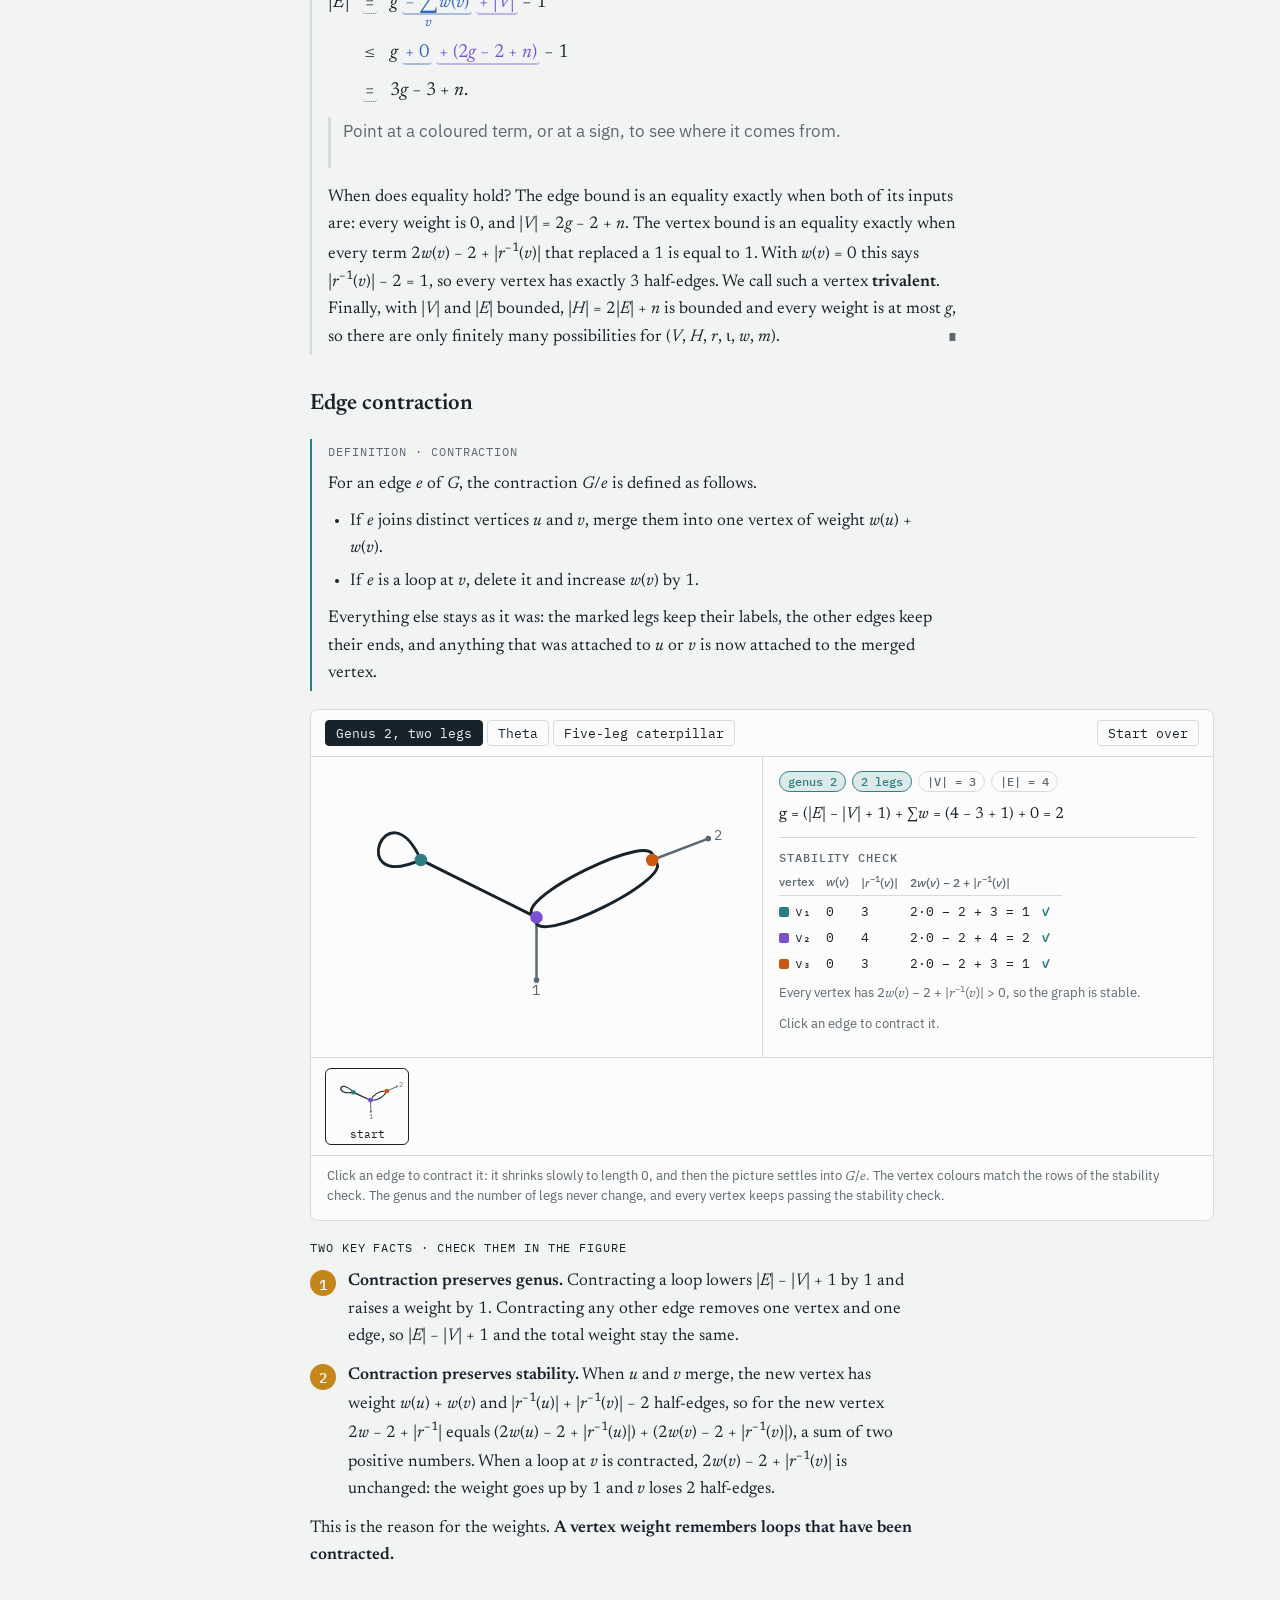
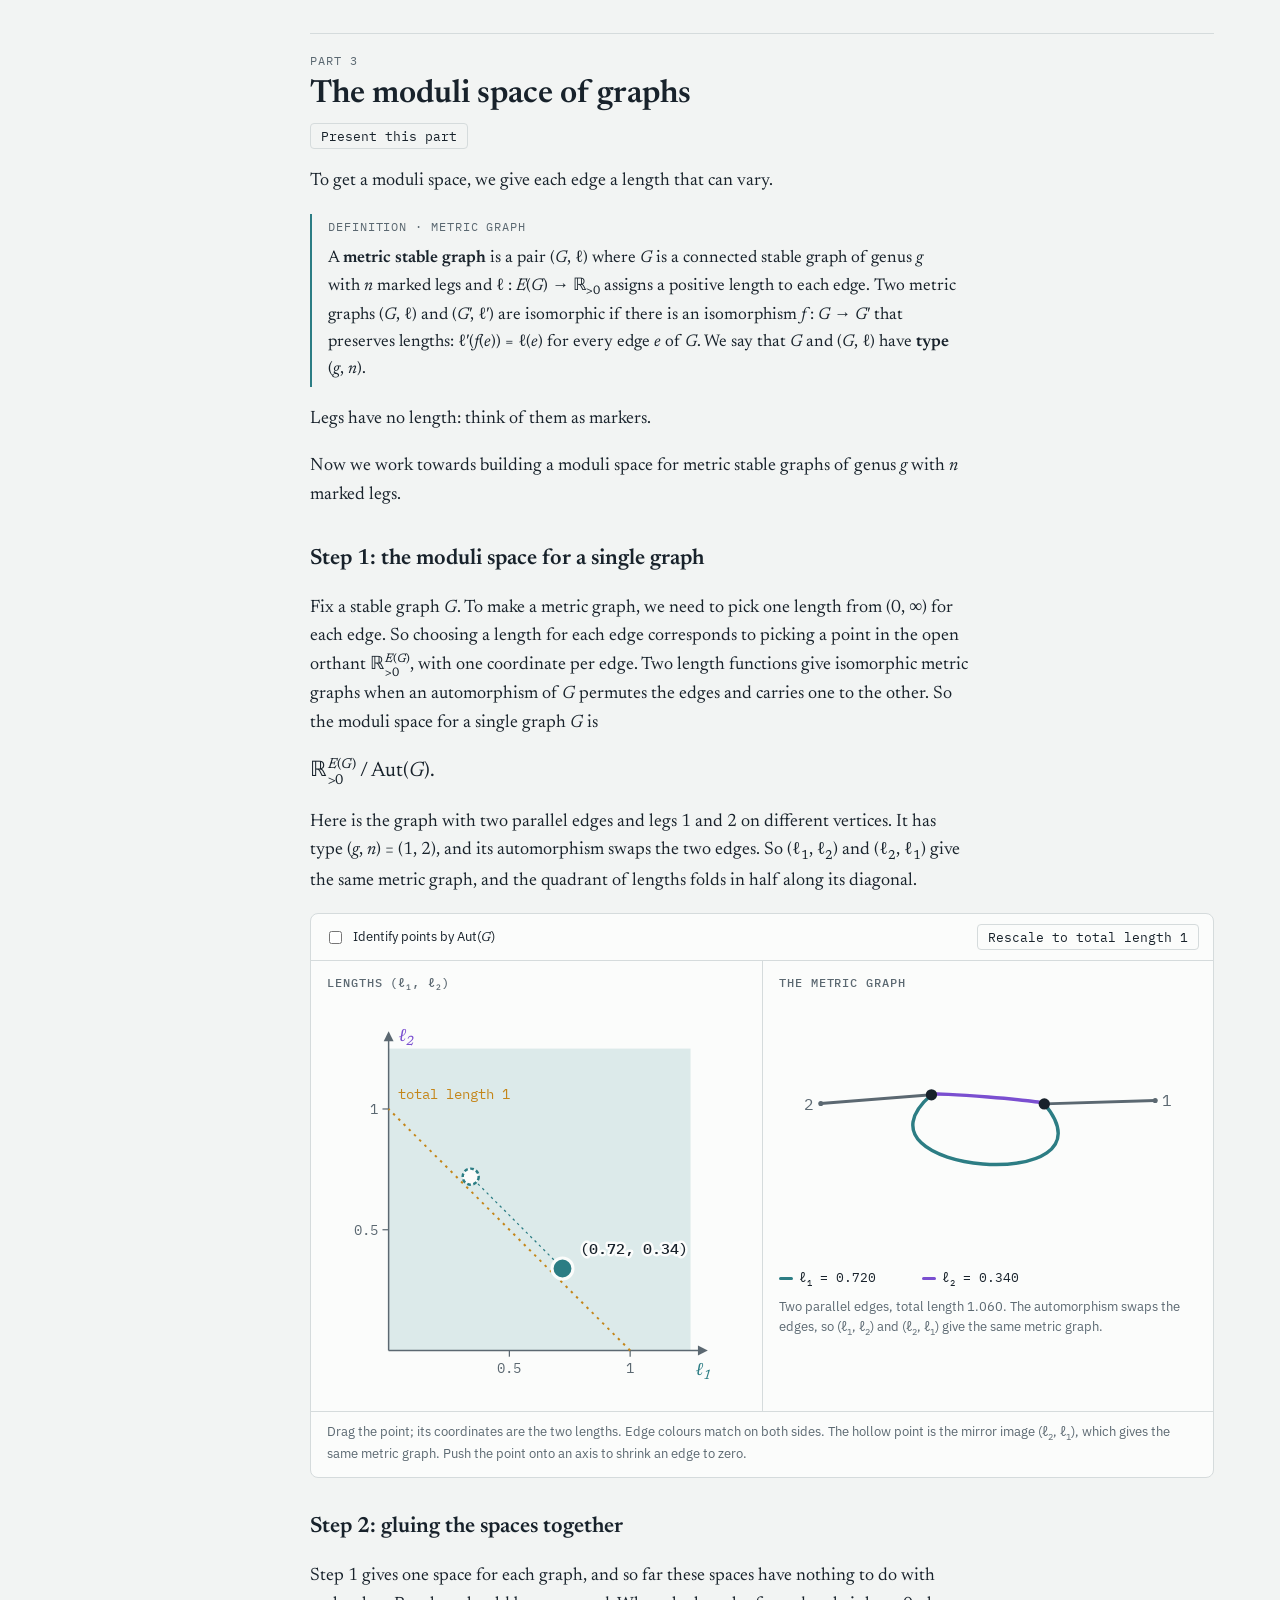
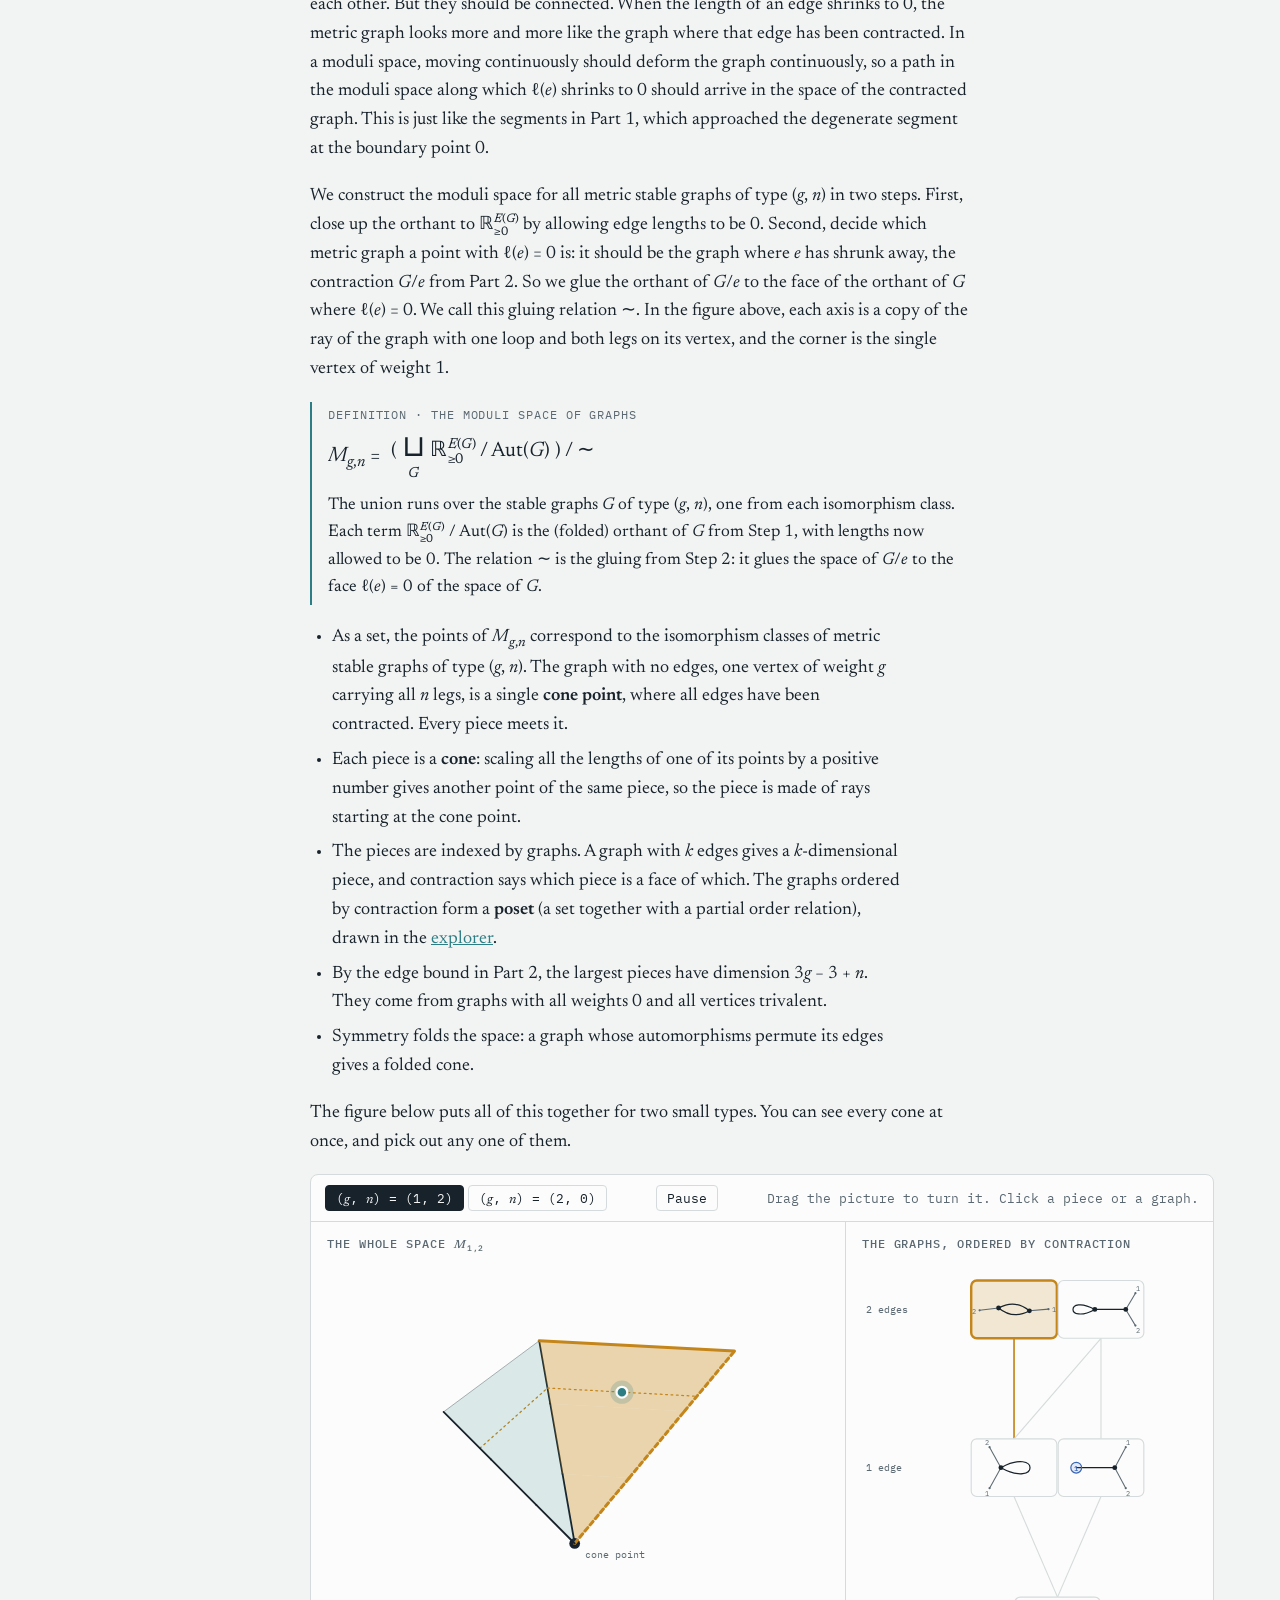
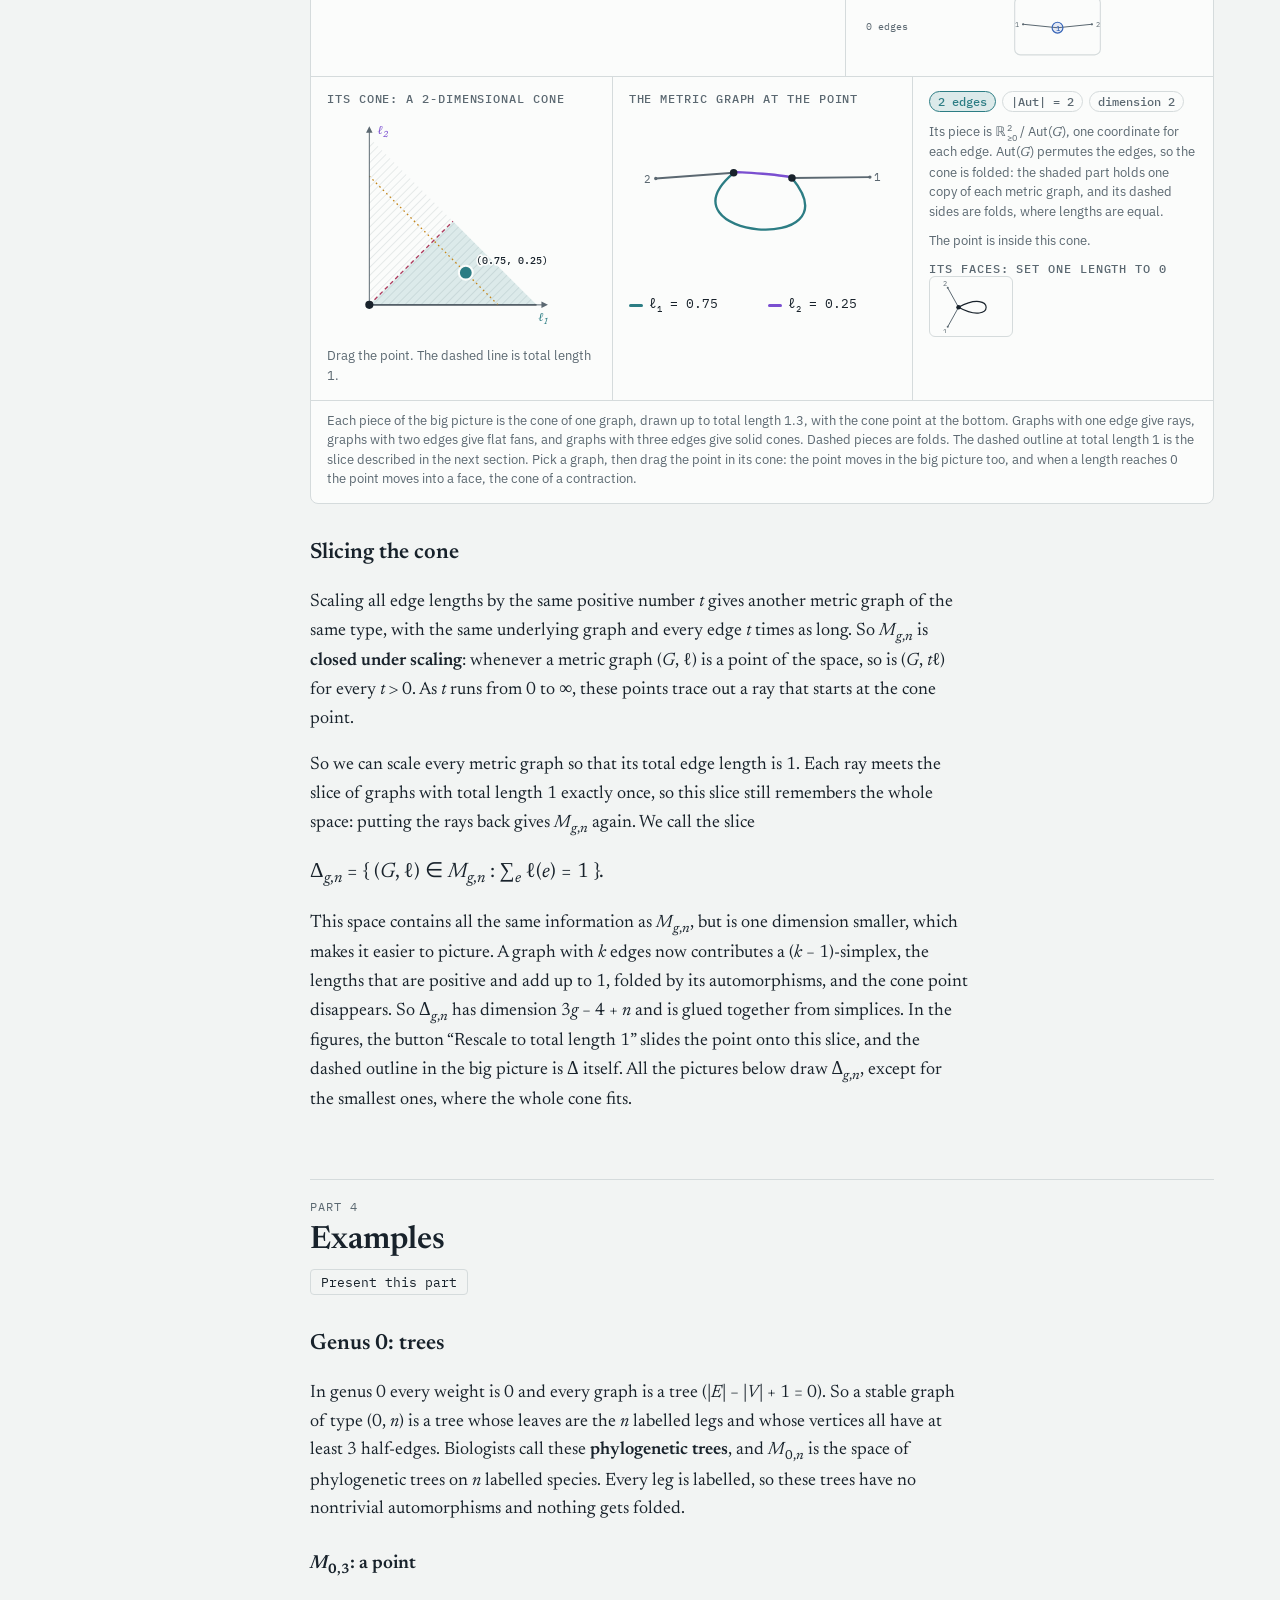
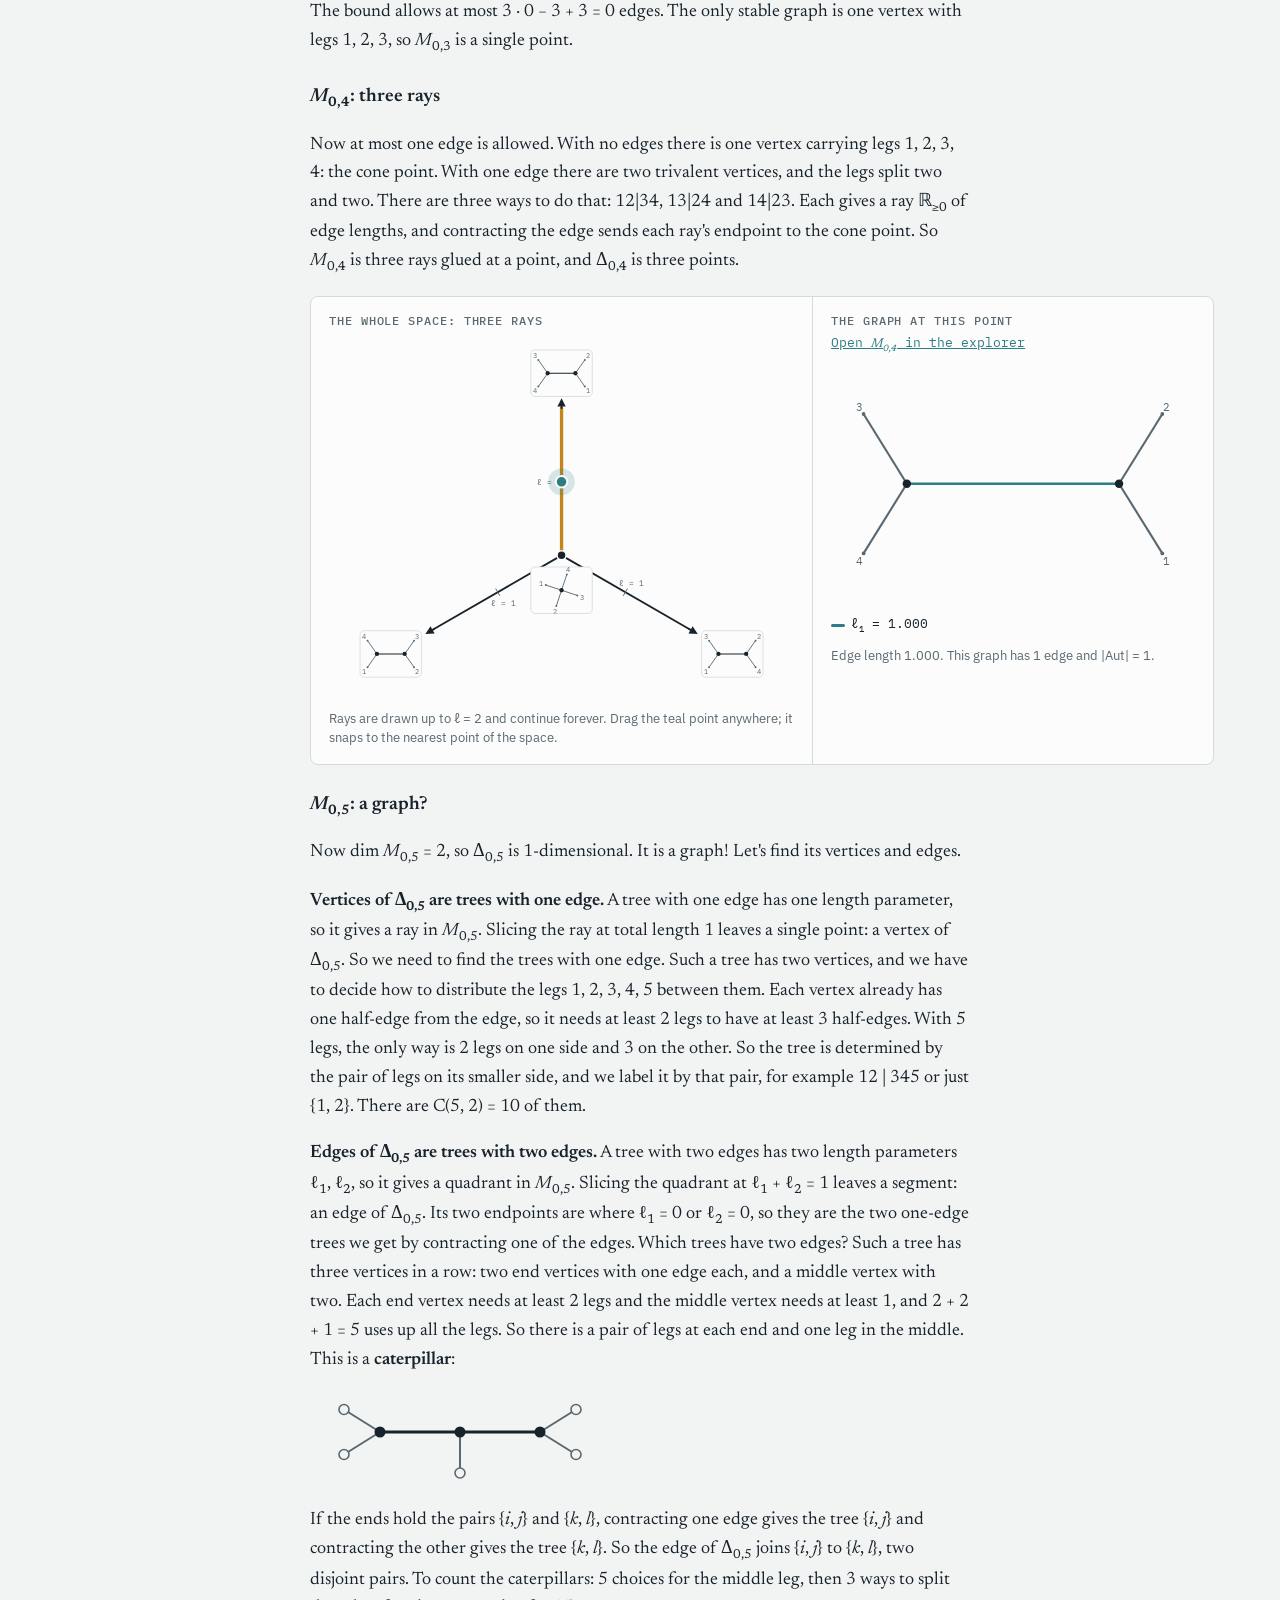
==== commit e026696e: "Revise the Part 3-5 slides after review; build Δ0,5 step by step Part 3: state the length condition " ====
--- a/lecture.html
+++ b/lecture.html
@@ -10,8 +10,8 @@
 <link rel="preconnect" href="https://fonts.gstatic.com" crossorigin>
 <link rel="stylesheet" href="https://fonts.googleapis.com/css2?family=Newsreader:ital,opsz,wght@0,6..72,400;0,6..72,600;1,6..72,400&family=IBM+Plex+Sans:wght@400;500;600&family=IBM+Plex+Mono:wght@400;500&display=swap">
 <link rel="stylesheet" href="style.css?v=12">
-<link rel="stylesheet" href="lecture.css?v=15">
-<link rel="stylesheet" href="deck.css?v=9">
+<link rel="stylesheet" href="lecture.css?v=16">
+<link rel="stylesheet" href="deck.css?v=10">
 </head>
 <body>
 <div class="wrap notes-wrap">
@@ -255,16 +255,16 @@
       <!-- ================= PART 3 ================= -->
       <section id="part3" class="part" aria-labelledby="h-part3">
         <div class="part-head"><div class="eyebrow">Part 3</div><h2 id="h-part3">The moduli space of graphs</h2></div>
-        <p>The graphs of Part 2 are combinatorial objects, so they cannot move continuously. To get a space, we give each edge a length that can vary.</p>
+        <p>To get a moduli space, we give each edge a length that can vary.</p>
         <div class="theorem">
           <div class="eyebrow">Definition · metric graph</div>
-          <p>A <b>metric stable graph</b> is a pair (<em class="m">G</em>, ℓ) where <em class="m">G</em> is a connected stable graph of genus <em class="m">g</em> with <em class="m">n</em> marked legs and ℓ : <em class="m">E</em>(<em class="m">G</em>) → ℝ<sub>&gt;0</sub> assigns a positive length to each edge. Two metric graphs (<em class="m">G</em>, ℓ) and (<em class="m">G</em>′, ℓ′) are isomorphic if some isomorphism <em class="m">G</em> → <em class="m">G</em>′ carries ℓ to ℓ′. We say that <em class="m">G</em> and (<em class="m">G</em>, ℓ) have <b>type</b> (<em class="m">g</em>, <em class="m">n</em>).</p>
+          <p>A <b>metric stable graph</b> is a pair (<em class="m">G</em>, ℓ) where <em class="m">G</em> is a connected stable graph of genus <em class="m">g</em> with <em class="m">n</em> marked legs and ℓ : <em class="m">E</em>(<em class="m">G</em>) → ℝ<sub>&gt;0</sub> assigns a positive length to each edge. Two metric graphs (<em class="m">G</em>, ℓ) and (<em class="m">G</em>′, ℓ′) are isomorphic if there is an isomorphism <em class="m">f</em> : <em class="m">G</em> → <em class="m">G</em>′ that preserves lengths: ℓ′(<em class="m">f</em>(<em class="m">e</em>)) = ℓ(<em class="m">e</em>) for every edge <em class="m">e</em> of <em class="m">G</em>. We say that <em class="m">G</em> and (<em class="m">G</em>, ℓ) have <b>type</b> (<em class="m">g</em>, <em class="m">n</em>).</p>
         </div>
         <p>Legs have no length: think of them as markers.</p>
         <p>Now we work towards building a moduli space for metric stable graphs of genus <em class="m">g</em> with <em class="m">n</em> marked legs.</p>
 
-        <h3>Step 1: the moduli space for one type of graph</h3>
-        <p>Fix a stable graph <em class="m">G</em>. To make a metric graph, we need to pick one length from (0, ∞) for each edge. So the possible length functions form the open orthant ℝ<span class="ss"><sup><em class="m">E</em>(<em class="m">G</em>)</sup><sub>&gt;0</sub></span>, with one coordinate per edge. Two length functions give isomorphic metric graphs when an automorphism of <em class="m">G</em> permutes the edges and carries one to the other. So the metric graphs with underlying graph <em class="m">G</em> are parametrized by</p>
+        <h3>Step 1: the moduli space for a single graph</h3>
+        <p>Fix a stable graph <em class="m">G</em>. To make a metric graph, we need to pick one length from (0, ∞) for each edge. So choosing a length for each edge corresponds to picking a point in the open orthant ℝ<span class="ss"><sup><em class="m">E</em>(<em class="m">G</em>)</sup><sub>&gt;0</sub></span>, with one coordinate per edge. Two length functions give isomorphic metric graphs when an automorphism of <em class="m">G</em> permutes the edges and carries one to the other. So the moduli space for a single graph <em class="m">G</em> is</p>
         <div class="display"><span>ℝ<span class="ss"><sup><i>E</i>(<i>G</i>)</sup><sub>&gt;0</sub></span> / Aut(<i>G</i>).</span></div>
         <p>Here is the graph with two parallel edges and legs 1 and 2 on different vertices. It has type (<em class="m">g</em>, <em class="m">n</em>) = (1, 2), and its automorphism swaps the two edges. So (ℓ<sub>1</sub>, ℓ<sub>2</sub>) and (ℓ<sub>2</sub>, ℓ<sub>1</sub>) give the same metric graph, and the quadrant of lengths folds in half along its diagonal.</p>
 
@@ -282,15 +282,15 @@
 
         <h3>Step 2: gluing the spaces together</h3>
         <p>Step 1 gives one space for each graph, and so far these spaces have nothing to do with each other. But they should be connected. When the length of an edge shrinks to 0, the metric graph looks more and more like the graph where that edge has been contracted. In a moduli space, moving continuously should deform the graph continuously, so a path in the moduli space along which ℓ(<em class="m">e</em>) shrinks to 0 should arrive in the space of the contracted graph. This is just like the segments in Part 1, which approached the degenerate segment at the boundary point 0.</p>
-        <p>We construct the moduli space of graphs in two steps. First, close up the orthant to ℝ<span class="ss"><sup><em class="m">E</em>(<em class="m">G</em>)</sup><sub>≥0</sub></span> by allowing edge lengths to be 0. Second, decide which metric graph a point with ℓ(<em class="m">e</em>) = 0 is: it should be the graph where <em class="m">e</em> has shrunk away, the contraction <em class="m">G</em>/<em class="m">e</em> from Part 2. So we glue the orthant of <em class="m">G</em>/<em class="m">e</em> to the face of the orthant of <em class="m">G</em> where ℓ(<em class="m">e</em>) = 0. We call this gluing relation ∼. In the figure above, each axis is a copy of the ray of the graph with one loop and both legs on its vertex, and the corner is the single vertex of weight 1.</p>
+        <p>We construct the moduli space for all metric stable graphs of type (<em class="m">g</em>, <em class="m">n</em>) in two steps. First, close up the orthant to ℝ<span class="ss"><sup><em class="m">E</em>(<em class="m">G</em>)</sup><sub>≥0</sub></span> by allowing edge lengths to be 0. Second, decide which metric graph a point with ℓ(<em class="m">e</em>) = 0 is: it should be the graph where <em class="m">e</em> has shrunk away, the contraction <em class="m">G</em>/<em class="m">e</em> from Part 2. So we glue the orthant of <em class="m">G</em>/<em class="m">e</em> to the face of the orthant of <em class="m">G</em> where ℓ(<em class="m">e</em>) = 0. We call this gluing relation ∼. In the figure above, each axis is a copy of the ray of the graph with one loop and both legs on its vertex, and the corner is the single vertex of weight 1.</p>
 
         <div class="theorem">
           <div class="eyebrow">Definition · the moduli space of graphs</div>
           <div class="display"><span><i>M</i><sub><i>g</i>,<i>n</i></sub> = </span><span>( <span class="bigop">⊔<small>G</small></span> ℝ<span class="ss"><sup><i>E</i>(<i>G</i>)</sup><sub>≥0</sub></span> / Aut(<i>G</i>) ) / ∼</span></div>
-          <p>The union runs over the stable graphs <em class="m">G</em> of type (<em class="m">g</em>, <em class="m">n</em>), one from each isomorphism class. Each term ℝ<span class="ss"><sup><em class="m">E</em>(<em class="m">G</em>)</sup><sub>≥0</sub></span> / Aut(<em class="m">G</em>) is the space for the single graph <em class="m">G</em> from Step 1, with lengths now allowed to be 0. The relation ∼ is the gluing from Step 2: it glues the space of <em class="m">G</em>/<em class="m">e</em> to the face ℓ(<em class="m">e</em>) = 0 of the space of <em class="m">G</em>.</p>
+          <p>The union runs over the stable graphs <em class="m">G</em> of type (<em class="m">g</em>, <em class="m">n</em>), one from each isomorphism class. Each term ℝ<span class="ss"><sup><em class="m">E</em>(<em class="m">G</em>)</sup><sub>≥0</sub></span> / Aut(<em class="m">G</em>) is the (folded) orthant of <em class="m">G</em> from Step 1, with lengths now allowed to be 0. The relation ∼ is the gluing from Step 2: it glues the space of <em class="m">G</em>/<em class="m">e</em> to the face ℓ(<em class="m">e</em>) = 0 of the space of <em class="m">G</em>.</p>
         </div>
         <ul class="plain-bullets">
-          <li>As a set, the points of <em class="m">M</em><sub><em class="m">g</em>,<em class="m">n</em></sub> are exactly the isomorphism classes of metric stable graphs of type (<em class="m">g</em>, <em class="m">n</em>). The graph with no edges, one vertex of weight <em class="m">g</em> carrying all <em class="m">n</em> legs, is a single <b>cone point</b> where every piece meets.</li>
+          <li>As a set, the points of <em class="m">M</em><sub><em class="m">g</em>,<em class="m">n</em></sub> correspond to the isomorphism classes of metric stable graphs of type (<em class="m">g</em>, <em class="m">n</em>). The graph with no edges, one vertex of weight <em class="m">g</em> carrying all <em class="m">n</em> legs, is a single <b>cone point</b>, where all edges have been contracted. Every piece meets it.</li>
           <li>Each piece is a <b>cone</b>: scaling all the lengths of one of its points by a positive number gives another point of the same piece, so the piece is made of rays starting at the cone point.</li>
           <li>The pieces are indexed by graphs. A graph with <em class="m">k</em> edges gives a <em class="m">k</em>-dimensional piece, and contraction says which piece is a face of which. The graphs ordered by contraction form a <b>poset</b> (a set together with a partial order relation), drawn in the <a href="index.html">explorer</a>.</li>
           <li>By the edge bound in Part 2, the largest pieces have dimension 3<em class="m">g</em> − 3 + <em class="m">n</em>. They come from graphs with all weights 0 and all vertices trivalent.</li>
@@ -316,11 +316,11 @@
           <figcaption class="fig-cap">Each piece of the big picture is the cone of one graph, drawn up to total length 1.3, with the cone point at the bottom. Graphs with one edge give rays, graphs with two edges give flat fans, and graphs with three edges give solid cones. Dashed pieces are folds. The dashed outline at total length 1 is the slice described in the next section. Pick a graph, then drag the point in its cone: the point moves in the big picture too, and when a length reaches 0 the point moves into a face, the cone of a contraction.</figcaption>
         </figure>
 
-        <h3>Making it small enough to draw</h3>
+        <h3>Slicing the cone</h3>
         <p>Scaling all edge lengths by the same positive number <em class="m">t</em> gives another metric graph of the same type, with the same underlying graph and every edge <em class="m">t</em> times as long. So <em class="m">M</em><sub><em class="m">g</em>,<em class="m">n</em></sub> is <b>closed under scaling</b>: whenever a metric graph (<em class="m">G</em>, ℓ) is a point of the space, so is (<em class="m">G</em>, <em class="m">t</em>ℓ) for every <em class="m">t</em> &gt; 0. As <em class="m">t</em> runs from 0 to ∞, these points trace out a ray that starts at the cone point.</p>
         <p>So we can scale every metric graph so that its total edge length is 1. Each ray meets the slice of graphs with total length 1 exactly once, so this slice still remembers the whole space: putting the rays back gives <em class="m">M</em><sub><em class="m">g</em>,<em class="m">n</em></sub> again. We call the slice</p>
         <div class="display"><span>Δ<sub><i>g</i>,<i>n</i></sub> = { (<i>G</i>, ℓ) ∈ <i>M</i><sub><i>g</i>,<i>n</i></sub> : ∑<sub><i>e</i></sub> ℓ(<i>e</i>) = 1 }.</span></div>
-        <p>It has one dimension fewer, which makes it easier to picture, but the same overall structure. A graph with <em class="m">k</em> edges now contributes a (<em class="m">k</em> − 1)-simplex, the lengths that are positive and add up to 1, folded by its automorphisms, and the cone point disappears. So Δ<sub><em class="m">g</em>,<em class="m">n</em></sub> has dimension 3<em class="m">g</em> − 4 + <em class="m">n</em> and is glued together from simplices. In the figures, the button “Rescale to total length 1” slides the point onto this slice, and the dashed outline in the big picture is Δ itself. All the pictures below draw Δ<sub><em class="m">g</em>,<em class="m">n</em></sub>, except for the smallest ones, where the whole cone fits.</p>
+        <p>This space contains all the same information as <em class="m">M</em><sub><em class="m">g</em>,<em class="m">n</em></sub>, but is one dimension smaller, which makes it easier to picture. A graph with <em class="m">k</em> edges now contributes a (<em class="m">k</em> − 1)-simplex, the lengths that are positive and add up to 1, folded by its automorphisms, and the cone point disappears. So Δ<sub><em class="m">g</em>,<em class="m">n</em></sub> has dimension 3<em class="m">g</em> − 4 + <em class="m">n</em> and is glued together from simplices. In the figures, the button “Rescale to total length 1” slides the point onto this slice, and the dashed outline in the big picture is Δ itself. All the pictures below draw Δ<sub><em class="m">g</em>,<em class="m">n</em></sub>, except for the smallest ones, where the whole cone fits.</p>
       </section>
 
       <!-- ================= PART 4 ================= -->
@@ -339,12 +339,14 @@
         <h4 class="ex"><em class="m">M</em><sub>0,5</sub>: a graph?</h4>
         <p>Now dim <em class="m">M</em><sub>0,5</sub> = 2, so Δ<sub>0,5</sub> is 1-dimensional. It is a graph! Let's find its vertices and edges.</p>
         <p><b>Vertices of Δ<sub>0,5</sub> are trees with one edge.</b> A tree with one edge has one length parameter, so it gives a ray in <em class="m">M</em><sub>0,5</sub>. Slicing the ray at total length 1 leaves a single point: a vertex of Δ<sub>0,5</sub>. So we need to find the trees with one edge. Such a tree has two vertices, and we have to decide how to distribute the legs 1, 2, 3, 4, 5 between them. Each vertex already has one half-edge from the edge, so it needs at least 2 legs to have at least 3 half-edges. With 5 legs, the only way is 2 legs on one side and 3 on the other. So the tree is determined by the pair of legs on its smaller side, and we label it by that pair, for example 12 | 345 or just {1, 2}. There are C(5, 2) = 10 of them.</p>
-        <p><b>Edges of Δ<sub>0,5</sub> are trees with two edges.</b> A tree with two edges has two length parameters ℓ<sub>1</sub>, ℓ<sub>2</sub>, so it gives a quadrant in <em class="m">M</em><sub>0,5</sub>. Slicing the quadrant at ℓ<sub>1</sub> + ℓ<sub>2</sub> = 1 leaves a segment: an edge of Δ<sub>0,5</sub>. Its two endpoints are where ℓ<sub>1</sub> = 0 or ℓ<sub>2</sub> = 0, so they are the two one-edge trees we get by contracting one of the edges. Which trees have two edges? Such a tree has three vertices in a row: two end vertices with one edge each, and a middle vertex with two. Each end vertex needs at least 2 legs and the middle vertex needs at least 1, and 2 + 2 + 1 = 5 uses up all the legs. So there is a pair of legs at each end and one leg in the middle. This is a <b>caterpillar</b>. If the ends hold the pairs {<em class="m">i</em>, <em class="m">j</em>} and {<em class="m">k</em>, <em class="m">l</em>}, contracting one edge gives the tree {<em class="m">i</em>, <em class="m">j</em>} and contracting the other gives the tree {<em class="m">k</em>, <em class="m">l</em>}. So the edge of Δ<sub>0,5</sub> joins {<em class="m">i</em>, <em class="m">j</em>} to {<em class="m">k</em>, <em class="m">l</em>}, two disjoint pairs. To count the caterpillars: 5 choices for the middle leg, then 3 ways to split the other four into two pairs, for 15.</p>
-        <p><b>So</b> Δ<sub>0,5</sub> has a vertex for each 2-subset of {1, …, 5}, and {<em class="m">i</em>, <em class="m">j</em>} is adjacent to {<em class="m">k</em>, <em class="m">l</em>} exactly when the two subsets are disjoint. This graph is the <b>Petersen graph</b>. Before looking at the answer, try to label it yourself.</p>
+        <p><b>Edges of Δ<sub>0,5</sub> are trees with two edges.</b> A tree with two edges has two length parameters ℓ<sub>1</sub>, ℓ<sub>2</sub>, so it gives a quadrant in <em class="m">M</em><sub>0,5</sub>. Slicing the quadrant at ℓ<sub>1</sub> + ℓ<sub>2</sub> = 1 leaves a segment: an edge of Δ<sub>0,5</sub>. Its two endpoints are where ℓ<sub>1</sub> = 0 or ℓ<sub>2</sub> = 0, so they are the two one-edge trees we get by contracting one of the edges. Which trees have two edges? Such a tree has three vertices in a row: two end vertices with one edge each, and a middle vertex with two. Each end vertex needs at least 2 legs and the middle vertex needs at least 1, and 2 + 2 + 1 = 5 uses up all the legs. So there is a pair of legs at each end and one leg in the middle. This is a <b>caterpillar</b>:</p>
+        <figure class="cat-fig"><svg class="cat-pic" viewBox="0 0 300 96" role="img" aria-label="A tree with three vertices in a row: two legs at each end vertex and one leg on the middle vertex"><g class="cat-l"><line x1="70" y1="40" x2="38" y2="20"/><line x1="70" y1="40" x2="38" y2="60"/><line x1="230" y1="40" x2="262" y2="20"/><line x1="230" y1="40" x2="262" y2="60"/><line x1="150" y1="40" x2="150" y2="76"/></g><g class="cat-e"><line x1="70" y1="40" x2="230" y2="40"/></g><g class="cat-leaf"><circle cx="34" cy="17.5" r="5"/><circle cx="34" cy="62.5" r="5"/><circle cx="266" cy="17.5" r="5"/><circle cx="266" cy="62.5" r="5"/><circle cx="150" cy="81" r="5"/></g><g class="cat-v"><circle cx="70" cy="40" r="5.5"/><circle cx="150" cy="40" r="5.5"/><circle cx="230" cy="40" r="5.5"/></g></svg></figure>
+        <p>If the ends hold the pairs {<em class="m">i</em>, <em class="m">j</em>} and {<em class="m">k</em>, <em class="m">l</em>}, contracting one edge gives the tree {<em class="m">i</em>, <em class="m">j</em>} and contracting the other gives the tree {<em class="m">k</em>, <em class="m">l</em>}. So the edge of Δ<sub>0,5</sub> joins {<em class="m">i</em>, <em class="m">j</em>} to {<em class="m">k</em>, <em class="m">l</em>}, two disjoint pairs. To count the caterpillars: 5 choices for the middle leg, then 3 ways to split the other four into two pairs, for 15.</p>
+        <p><b>So</b> Δ<sub>0,5</sub> has a vertex for each 2-subset of {1, …, 5}, and {<em class="m">i</em>, <em class="m">j</em>} is adjacent to {<em class="m">k</em>, <em class="m">l</em>} exactly when the two subsets are disjoint. Build it yourself below. The tree 12 | 345 is already placed, and each tree you place correctly reveals where its neighbours go.</p>
 
         <figure class="fig" id="w-pet">
           <div class="fig-pair pet">
-            <div><svg id="pet-svg" viewBox="0 0 360 340" role="group" aria-label="An unlabelled Petersen graph. Choose a vertex, then a pair."></svg></div>
+            <div><svg id="pet-svg" viewBox="0 0 360 340" role="group" aria-label="Δ0,5, revealed one vertex at a time. Choose a vertex, then a tree."></svg></div>
             <div class="pet-side">
               <div class="pet-head"><h4 id="pet-chips-h">Trees with one edge</h4><div class="seg-ctl" role="group" aria-label="Show the labels as" id="pet-mode"><button type="button" class="segbtn" data-m="tree" aria-pressed="true">Trees</button><button type="button" class="segbtn" data-m="set" aria-pressed="false">Sets</button></div></div>
               <div class="pet-chips" id="pet-chips" role="group" aria-label="2-subsets of {1,…,5}"></div>
@@ -356,16 +358,15 @@
               </div>
             </div>
           </div>
-          <figcaption class="fig-cap">Choose a vertex, then a one-edge tree. Two trees can be joined by an edge when they are the two contractions of a caterpillar, that is, when the pairs of legs on their smaller sides are disjoint. An edge turns solid when its two pairs are disjoint and red when they overlap. Switch to sets to label by the pairs instead. When all fifteen edges are solid, the vertices are the one-edge trees and the edges are the caterpillars.</figcaption>
-        </figure>
-
-        <p>Each edge of Δ<sub>0,5</sub> is a family of caterpillars. Walking along the edge from {<em class="m">i</em>, <em class="m">j</em>} to {<em class="m">k</em>, <em class="m">l</em>} shrinks one internal edge while the other grows. Drag the point to watch it happen.</p>
+          <figcaption class="fig-cap">Choose a vertex marked ?, then the one-edge tree that goes there. Two trees are joined by an edge when they are the two contractions of a caterpillar, that is, when the pairs of legs on their smaller sides are disjoint. Each tree you place correctly reveals its neighbours. Switch to sets to label by the pairs instead.</figcaption>
+        </figure>
+
+        <p>The finished graph is the famous <b>Petersen graph</b>. Each edge of Δ<sub>0,5</sub> is a family of caterpillars. Walking along the edge from {<em class="m">i</em>, <em class="m">j</em>} to {<em class="m">k</em>, <em class="m">l</em>} shrinks one internal edge while the other grows. Drag the point to watch it happen.</p>
         <div class="space spc lw" data-space="0,5"></div>
 
         <p>Some checks.</p>
         <ul class="plain-bullets">
-          <li>Each vertex {<em class="m">i</em>, <em class="m">j</em>} has C(3, 2) = 3 disjoint partners, so the graph is 3-regular with 10 · 3 / 2 = 15 edges.</li>
-          <li>So <em class="m">M</em><sub>0,5</sub> is the cone over the Petersen graph: 15 two-dimensional quadrants, glued in threes along 10 rays.</li>
+          <li>The graph is 3-regular, because each vertex has 3 choices of which leg on its larger side to send to the middle of a caterpillar. By handshaking, it has 10 · 3 / 2 = 15 edges.</li>
           <li>The cycle rank of the Petersen graph is 15 − 10 + 1 = 6 = 3!. In general Δ<sub>0,<em class="m">n</em></sub> is homotopy equivalent to a wedge of (<em class="m">n</em> − 2)! spheres of dimension <em class="m">n</em> − 4. For <em class="m">n</em> = 5 that is 6 circles. For <em class="m">n</em> = 6 it is 24 two-dimensional spheres: see Δ<sub>0,6</sub> in the <a href="index.html#g0-n6">explorer</a>.</li>
         </ul>
 
@@ -390,11 +391,11 @@
       <section id="part5" class="part" aria-labelledby="h-part5">
         <div class="part-head"><div class="eyebrow">Part 5</div><h2 id="h-part5">Why geometers care</h2></div>
         <p>This part is a story with pictures, not proofs. The combinatorics above is a shadow of something much bigger from geometry.</p>
-        <p><b>The moduli space of curves.</b> Algebraic geometers study the moduli space of curves ℳ<sub><em class="m">g</em>,<em class="m">n</em></sub>. Its points are Riemann surfaces of genus <em class="m">g</em> (a sphere with <em class="m">g</em> handles) with <em class="m">n</em> marked points. It has complex dimension 3<em class="m">g</em> − 3 + <em class="m">n</em>, the same number as our bound on the number of edges. That is not a coincidence.</p>
-        <p><b>Why marked points?</b> They come up whenever a surface has special points to keep track of. One source is punctures: the plane is a sphere with one point removed, and remembering where the removed points were means marking them. Another is covers: the map <em class="m">z</em> ↦ <em class="m">z</em><sup>2</sup> wraps the sphere around itself twice, with the two sheets coming together at the branch points 0 and ∞, and to study covers we mark their branch points. In the dictionary below, marked points become legs. This is where the legs of our graphs come from.</p>
-        <p><b>Degenerations and dual graphs.</b> However, ℳ<sub><em class="m">g</em>,<em class="m">n</em></sub> is not compact. A surface can degenerate when a loop drawn on it pinches down to a point. The limit is a <b>nodal curve</b>: several surfaces glued together at points. Each of these surfaces is a <b>component</b> of the nodal curve, and each gluing point, where two components meet or a component meets itself, is a <b>node</b>. Every nodal curve has a <b>dual graph</b>.</p>
+        <p><b>The moduli space of curves.</b> Algebraic geometers study the moduli space of curves ℳ<sub><em class="m">g</em>,<em class="m">n</em></sub>. Its points are Riemann surfaces of genus <em class="m">g</em> (a sphere with <em class="m">g</em> handles) with <em class="m">n</em> marked points. It has complex dimension 3<em class="m">g</em> − 3 + <em class="m">n</em>, the same number as our bound on the number of edges.</p>
+        <p><b>Why marked points?</b> In many situations in algebraic geometry, it becomes desirable to mark points on our Riemann surfaces, for example to keep track of punctures or to study covers. In the dictionary below, marked points become legs. This is where the legs of our graphs come from.</p>
+        <p><b>Degenerations and dual graphs.</b> However, ℳ<sub><em class="m">g</em>,<em class="m">n</em></sub> is not compact. A surface can degenerate when a loop drawn on it pinches down to a point. The limit is a collection of surfaces, called <b>components</b>, glued together at points, called <b>nodes</b>: a <b>nodal Riemann surface</b>. A node can join two different components, or a component to itself. Every nodal Riemann surface has a <b>dual graph</b>.</p>
         <div class="scroll"><table class="dict">
-          <thead><tr><th>Nodal curve</th><th>Dual graph</th></tr></thead>
+          <thead><tr><th>Nodal Riemann surface</th><th>Dual graph</th></tr></thead>
           <tbody>
             <tr><td>a component</td><td>a vertex</td></tr>
             <tr><td>the genus of that component</td><td>the weight of the vertex</td></tr>
@@ -409,22 +410,25 @@
             <div class="live"><h4>Its dual graph</h4><div id="pinch-graph"></div><p class="note" id="pinch-note"></p></div>
           </div>
           <div class="pinch-ctl">
+            <div class="pinch-sl">
             <label class="pc"><span><span class="swatch neck"></span>Middle neck</span><input type="range" id="pinch-neck" min="0" max="100" value="0"></label>
             <label class="pc"><span><span class="swatch between"></span>Between the holes</span><input type="range" id="pinch-mid" min="0" max="100" value="0"></label>
             <label class="pc"><span><span class="swatch handle"></span>Left handle</span><input type="range" id="pinch-handle" min="0" max="100" value="0"></label>
             <label class="pc"><span><span class="swatch rhandle"></span>Right handle</span><input type="range" id="pinch-rhandle" min="0" max="100" value="0"></label>
+            </div>
+            <button type="button" class="btn-quiet" id="pinch-reset">Reset</button>
           </div>
           <figcaption class="fig-cap">Slide a curve all the way to pinch it to a node. Until the end of the slider the surface is still smooth. Each edge of the dual graph has the colour of its curve. The middle neck and the curve between the holes cross each other, so only one of them can be pinched at a time. Which curves give the dumbbell? Which give the theta graph?</figcaption>
         </figure>
 
-        <p>To compactify ℳ<sub><em class="m">g</em>,<em class="m">n</em></sub>, we add in <b>boundary strata</b>, one for each possible dual graph: the stratum of a stable graph <em class="m">G</em> consists of the nodal curves whose dual graph is <em class="m">G</em>. The result is the compactified moduli space <span class="ovl">ℳ</span><sub><em class="m">g</em>,<em class="m">n</em></sub>. So the moduli space of graphs knows the combinatorics of the boundary of <span class="ovl">ℳ</span><sub><em class="m">g</em>,<em class="m">n</em></sub>.</p>
+        <p>To compactify ℳ<sub><em class="m">g</em>,<em class="m">n</em></sub>, we add in <b>boundary strata</b>, one for each possible dual graph: each stratum contains the nodal Riemann surfaces whose dual graph is a given stable graph <em class="m">G</em>. The result is the compactified moduli space <span class="ovl">ℳ</span><sub><em class="m">g</em>,<em class="m">n</em></sub>. So the moduli space of graphs knows the combinatorics of the boundary of <span class="ovl">ℳ</span><sub><em class="m">g</em>,<em class="m">n</em></sub>.</p>
         <p>Two things line up exactly.</p>
         <ul class="plain-bullets">
-          <li>A nodal curve is <b>stable</b>, meaning it has only finitely many automorphisms, exactly when its dual graph is stable in our sense. Why ask for finitely many? Just as Aut(<em class="m">G</em>) folds the cone of <em class="m">G</em>, the automorphisms of a curve fold the moduli space near that curve, and folding by a finite group still leaves a reasonable space. A sphere with only two marked points has infinitely many automorphisms (it can be rotated about the axis through them), and they would wreck the space instead of folding it. This matches the graph side: a vertex of weight 0 needs at least three half-edges, and a sphere needs at least three nodes or marked points.</li>
+          <li>A nodal Riemann surface has finitely many automorphisms exactly when its dual graph is stable in our sense. Why ask for finitely many? Just as Aut(<em class="m">G</em>) folds the cone of <em class="m">G</em>, the automorphisms of a curve fold the moduli space near that curve, and folding by a finite group still leaves a reasonable space. A sphere with only two marked points has infinitely many automorphisms (it can be rotated about the axis through them), and they would wreck the space instead of folding it. This matches the graph side: a vertex of weight 0 needs at least three half-edges, and a sphere needs at least three nodes or marked points.</li>
           <li>Contracting an edge in the graph corresponds to smoothing a node. So the way our cones glue is the way the boundary strata of the compactified moduli space <span class="ovl">ℳ</span><sub><em class="m">g</em>,<em class="m">n</em></sub> fit together. A graph with <em class="m">k</em> edges corresponds to a stratum of codimension <em class="m">k</em>.</li>
         </ul>
         <p><b>What the edge lengths mean.</b> Roughly, the length of an edge measures how fast the corresponding neck pinches in a family of surfaces. A longer edge means a thinner neck.</p>
-        <p><b>The precise statement.</b> The space Δ<sub><em class="m">g</em>,<em class="m">n</em></sub> is the boundary complex of the Deligne–Mumford compactification of ℳ<sub><em class="m">g</em>,<em class="m">n</em></sub> (Abramovich, Caporaso and Payne). As a result, its homology computes the top-weight cohomology of ℳ<sub><em class="m">g</em>,<em class="m">n</em></sub>. Chan, Galatius and Payne used this to show that the rational cohomology of ℳ<sub><em class="m">g</em></sub> in degree 4<em class="m">g</em> − 6 is nonzero for <em class="m">g</em> = 3, 5 and every <em class="m">g</em> ≥ 7, and that its dimension grows at least exponentially in <em class="m">g</em>. Counting holes in the moduli space of graphs gave new information about the space of all surfaces.</p>
+        <p><b>The precise statement.</b> The space Δ<sub><em class="m">g</em>,<em class="m">n</em></sub> is the boundary complex of the Deligne–Mumford compactification <span class="ovl">ℳ</span><sub><em class="m">g</em>,<em class="m">n</em></sub> of ℳ<sub><em class="m">g</em>,<em class="m">n</em></sub> (Abramovich, Caporaso and Payne). As a result, its homology computes the top-weight cohomology of ℳ<sub><em class="m">g</em>,<em class="m">n</em></sub>. Chan, Galatius and Payne used this to show that the rational cohomology of ℳ<sub><em class="m">g</em></sub> in degree 4<em class="m">g</em> − 6 is nonzero for <em class="m">g</em> = 3, 5 and every <em class="m">g</em> ≥ 7, and that its dimension grows at least exponentially in <em class="m">g</em>. Counting holes in the moduli space of graphs gave new information about the space of all surfaces.</p>
 
         <!-- H_{g,n}: add a paragraph here on what H_{g,n} parametrizes, how it sits inside M_{g,n},
              and a link to its explorer. -->
@@ -747,21 +751,22 @@
   <!-- ===== Part 3 ===== -->
   <section class="slide" data-part="3" data-title="Metric graphs">
     <h2>Metric graphs</h2>
-    <p class="lead">Graphs cannot move continuously. To get a space, give each edge a length that can vary.</p>
+    <p class="lead">To get a moduli space, we give each edge a length that can vary.</p>
     <ul class="pts">
       <li class="step">A <b>metric stable graph</b> is (<em class="m">G</em>, ℓ): a connected stable graph <em class="m">G</em> of genus <em class="m">g</em> with <em class="m">n</em> marked legs, and lengths ℓ : <em class="m">E</em>(<em class="m">G</em>) → ℝ<sub>&gt;0</sub>.</li>
-      <li class="step">(<em class="m">G</em>, ℓ) ≅ (<em class="m">G</em>′, ℓ′) if some isomorphism <em class="m">G</em> → <em class="m">G</em>′ carries ℓ to ℓ′.</li>
-      <li class="step">We say it has <b>type</b> (<em class="m">g</em>, <em class="m">n</em>). Legs have no length: they are markers.</li>
-    </ul>
-  </section>
-
-  <section class="slide" data-part="3" data-title="Step 1: one graph">
-    <h2>Step 1: the moduli space for one type of graph</h2>
-    <ul class="pts">
-      <li class="step">Fix a stable graph <em class="m">G</em>. A metric graph needs one length from (0, ∞) per edge, so length functions fill the open orthant ℝ<span class="ss"><sup><em class="m">E</em>(<em class="m">G</em>)</sup><sub>&gt;0</sub></span>.</li>
+      <li class="step">(<em class="m">G</em>, ℓ) ≅ (<em class="m">G</em>′, ℓ′) if there is an isomorphism <em class="m">f</em> : <em class="m">G</em> → <em class="m">G</em>′ with ℓ′(<em class="m">f</em>(<em class="m">e</em>)) = ℓ(<em class="m">e</em>) for every edge <em class="m">e</em>.</li>
+      <li class="step">Legs have no length: they are markers.</li>
+    </ul>
+  </section>
+
+  <section class="slide" data-part="3" data-title="Step 1: a single graph">
+    <h2>Step 1: the moduli space for a single graph</h2>
+    <ul class="pts">
+      <li class="step">Fix a stable graph <em class="m">G</em>. A metric graph needs one length from (0, ∞) per edge, so choosing a length for each edge corresponds to picking a point in the open orthant ℝ<span class="ss"><sup><em class="m">E</em>(<em class="m">G</em>)</sup><sub>&gt;0</sub></span>.</li>
       <li class="step">Automorphisms of <em class="m">G</em> permute the edges, and give isomorphic metric graphs.</li>
     </ul>
-    <div class="display step"><span>ℝ<span class="ss"><sup><i>E</i>(<i>G</i>)</sup><sub>&gt;0</sub></span> / Aut(<i>G</i>)</span></div>
+    <div class="step"><p class="lead">So, the moduli space for a single graph is:</p>
+      <div class="display"><span>ℝ<span class="ss"><sup><i>E</i>(<i>G</i>)</sup><sub>&gt;0</sub></span> / Aut(<i>G</i>)</span></div></div>
   </section>
 
   <section class="slide interactive" data-part="3" data-title="Example: two parallel edges">
@@ -774,7 +779,7 @@
     <h2>Step 2: gluing the spaces together</h2>
     <ul class="pts">
       <li class="step">As ℓ(<em class="m">e</em>) shrinks to 0, the metric graph looks more and more like <em class="m">G</em>/<em class="m">e</em>. So a path in the moduli space along which ℓ(<em class="m">e</em>) shrinks to 0 should arrive in the space of <em class="m">G</em>/<em class="m">e</em>.</li>
-      <li class="step">We construct the moduli space in two steps. First, close up the orthant to ℝ<span class="ss"><sup><em class="m">E</em>(<em class="m">G</em>)</sup><sub>≥0</sub></span> by allowing edge lengths to be 0.</li>
+      <li class="step">We construct the moduli space for all metric stable graphs of type (<em class="m">g</em>, <em class="m">n</em>) in two steps. First, close up the orthant to ℝ<span class="ss"><sup><em class="m">E</em>(<em class="m">G</em>)</sup><sub>≥0</sub></span> by allowing edge lengths to be 0.</li>
       <li class="step">Second, glue the orthant of <em class="m">G</em>/<em class="m">e</em> to the face of the orthant of <em class="m">G</em> where ℓ(<em class="m">e</em>) = 0. We call this gluing relation ∼.</li>
     </ul>
   </section>
@@ -783,20 +788,20 @@
     <h2>The moduli space of graphs</h2>
     <div class="display"><span><i>M</i><sub><i>g</i>,<i>n</i></sub> = </span><span>( <span class="bigop">⊔<small>G</small></span> ℝ<span class="ss"><sup><i>E</i>(<i>G</i>)</sup><sub>≥0</sub></span> / Aut(<i>G</i>) ) / ∼</span></div>
     <ul class="pts">
-      <li class="step">One term for each stable graph of type (<em class="m">g</em>, <em class="m">n</em>): the space of that graph from Step 1, with lengths allowed to be 0.</li>
-      <li class="step">∼ is the gluing from Step 2: the space of <em class="m">G</em>/<em class="m">e</em> is glued to the face ℓ(<em class="m">e</em>) = 0 of the space of <em class="m">G</em>.</li>
-      <li class="step">Its points are exactly the isomorphism classes of metric stable graphs of type (<em class="m">g</em>, <em class="m">n</em>).</li>
-    </ul>
-  </section>
-
-  <section class="slide" data-part="3" data-title="The shape of the space">
-    <h2>The shape of the space</h2>
-    <ul class="pts">
-      <li class="step">One <b>cone point</b>: the vertex of weight <em class="m">g</em> carrying all <em class="m">n</em> legs.</li>
-      <li class="step">Each piece is a <b>cone</b>: scaling the lengths of a point by any positive number stays in the piece.</li>
+      <li class="step">One (folded) orthant per stable graph of type (<em class="m">g</em>, <em class="m">n</em>), from Step 1, with lengths now allowed to be 0.</li>
+      <li class="step">The relation ∼ is the gluing from Step 2: the space of <em class="m">G</em>/<em class="m">e</em> is glued to the face ℓ(<em class="m">e</em>) = 0 of the space of <em class="m">G</em>.</li>
+      <li class="step">Its points correspond to the isomorphism classes of metric stable graphs of type (<em class="m">g</em>, <em class="m">n</em>).</li>
+    </ul>
+  </section>
+
+  <section class="slide" data-part="3" data-title="The shape of Mg,n">
+    <h2>The shape of <em class="m">M</em><sub><em class="m">g</em>,<em class="m">n</em></sub></h2>
+    <ul class="pts">
+      <li class="step">One <b>cone point</b>: the vertex of weight <em class="m">g</em> carrying all <em class="m">n</em> legs, where all edges have been contracted.</li>
+      <li class="step">Each piece is a <b>cone</b>: scaling the lengths of a point by any positive number stays in that piece.</li>
       <li class="step">The pieces are indexed by graphs, and contraction says which piece is a face of which. The graphs form a <b>poset</b> (a set together with a partial order relation).</li>
-      <li class="step">A graph with <em class="m">k</em> edges gives a <em class="m">k</em>-dimensional cone. The largest have dimension 3<em class="m">g</em> − 3 + <em class="m">n</em>.</li>
-      <li class="step">Symmetry folds the space: automorphisms that permute edges fold their cone.</li>
+      <li class="step">A graph with <em class="m">k</em> edges gives a <em class="m">k</em>-dimensional cone. The largest cones have dimension 3<em class="m">g</em> − 3 + <em class="m">n</em>.</li>
+      <li class="step">Symmetry folds the space: automorphisms that permute edges fold the corresponding cone.</li>
     </ul>
   </section>
 
@@ -806,15 +811,16 @@
     <div class="slot" data-fig="#w-mod"></div>
   </section>
 
-  <section class="slide" data-part="3" data-title="Small enough to draw">
-    <h2>Small enough to draw</h2>
+  <section class="slide" data-part="3" data-title="Slicing the cone">
+    <h2>Slicing the cone</h2>
     <ul class="pts">
       <li class="step"><em class="m">M</em><sub><em class="m">g</em>,<em class="m">n</em></sub> is <b>closed under scaling</b>: if (<em class="m">G</em>, ℓ) is a point, so is (<em class="m">G</em>, <em class="m">t</em>ℓ) for every <em class="m">t</em> &gt; 0.</li>
       <li class="step">So scale every metric graph to total length 1. Each ray from the cone point meets this slice exactly once:</li>
     </ul>
     <div class="display step"><span>Δ<sub><i>g</i>,<i>n</i></sub> = { (<i>G</i>, ℓ) : ∑<sub><i>e</i></sub> ℓ(<i>e</i>) = 1 }.</span></div>
     <ul class="pts">
-      <li class="step">One dimension fewer, same structure. A graph with <em class="m">k</em> edges gives a (<em class="m">k</em> − 1)-simplex, so Δ<sub><em class="m">g</em>,<em class="m">n</em></sub> has dimension 3<em class="m">g</em> − 4 + <em class="m">n</em>.</li>
+      <li class="step">This space contains all the same information as <em class="m">M</em><sub><em class="m">g</em>,<em class="m">n</em></sub>, but is one dimension smaller.</li>
+      <li class="step">A graph with <em class="m">k</em> edges gives a (<em class="m">k</em> − 1)-simplex, so Δ<sub><em class="m">g</em>,<em class="m">n</em></sub> has dimension 3<em class="m">g</em> − 4 + <em class="m">n</em>.</li>
     </ul>
   </section>
 
@@ -822,7 +828,7 @@
   <section class="slide" data-part="4" data-title="Genus 0: trees">
     <h2>Genus 0: trees</h2>
     <ul class="pts">
-      <li class="step">All weights are 0 and |<em class="m">E</em>| − |<em class="m">V</em>| + 1 = 0: the graphs are trees with <em class="m">n</em> labelled leaves and every vertex of at least 3 half-edges. Biologists call them <b>phylogenetic trees</b>.</li>
+      <li class="step">All weights are 0 and |<em class="m">E</em>| − |<em class="m">V</em>| + 1 = 0: the graphs are trees with <em class="m">n</em> labelled leaves, and every vertex has at least 3 half-edges. Biologists call these <b>phylogenetic trees</b>.</li>
       <li class="step">Every leg is labelled, so there are no nontrivial automorphisms. Nothing folds.</li>
       <li class="step"><em class="m">M</em><sub>0,3</sub>: the only graph is one vertex with legs 1, 2, 3. A point.</li>
     </ul>
@@ -831,9 +837,10 @@
   <section class="slide" data-part="4" data-title="M₀,₄: three rays">
     <h2><em class="m">M</em><sub>0,4</sub>: three rays</h2>
     <ul class="pts">
-      <li class="step">At most one edge. With no edges: one vertex with all four legs, the cone point.</li>
+      <li class="step">The tree has at most one edge.</li>
+      <li class="step">With no edges: one vertex with all four legs, the cone point.</li>
       <li class="step">With one edge the legs split two and two: 12|34, 13|24, 14|23.</li>
-      <li class="step">Each gives a ray, and the three rays meet at the cone point.</li>
+      <li class="step">Each one-edge tree gives a ray, and the three rays meet at the cone point.</li>
     </ul>
   </section>
 
@@ -848,7 +855,7 @@
     <ul class="pts">
       <li class="step">dim <em class="m">M</em><sub>0,5</sub> = 2, so Δ<sub>0,5</sub> is 1-dimensional. It is a graph!</li>
       <li class="step"><b>Vertices:</b> a tree with one edge has one length, so it gives a ray. Slicing the ray at total length 1 leaves one point: a vertex of Δ<sub>0,5</sub>.</li>
-      <li class="step">To build one, distribute the legs 1, …, 5 between its two vertices. Each vertex already has the edge, so it needs at least 2 legs: the split is 2 | 3.</li>
+      <li class="step">To build a tree with one edge, distribute the legs 1, …, 5 between its two vertices. Each vertex already has the edge, so it needs at least 2 legs. So, one vertex has 3 legs and the other has 2.</li>
       <li class="step">Label the tree by its pair, for example 12 | 345 or {1, 2}. There are C(5, 2) = 10.</li>
     </ul>
   </section>
@@ -857,15 +864,15 @@
     <h2><em class="m">M</em><sub>0,5</sub>: the edges of Δ<sub>0,5</sub></h2>
     <ul class="pts">
       <li class="step"><b>Edges:</b> a tree with two edges has two lengths, so it gives a quadrant. Slicing at ℓ<sub>1</sub> + ℓ<sub>2</sub> = 1 leaves a segment, whose ends are the two contractions.</li>
-      <li class="step">Three vertices in a row: each end needs 2 legs and the middle needs 1. So a pair at each end and one leg in the middle: a <b>caterpillar</b>. There are 5 · 3 = 15.</li>
-      <li class="step">The caterpillar with ends {<em class="m">i</em>, <em class="m">j</em>} and {<em class="m">k</em>, <em class="m">l</em>} contracts to the trees {<em class="m">i</em>, <em class="m">j</em>} and {<em class="m">k</em>, <em class="m">l</em>}: adjacent means disjoint.</li>
-      <li class="step">This graph is the <b>Petersen graph</b>.</li>
-    </ul>
-  </section>
-
-  <section class="slide interactive" data-part="4" data-title="Your turn: label the Petersen graph">
-    <h2>Your turn: label the Petersen graph</h2>
-    <p class="prompt">Choose a vertex, then a tree, so that adjacent trees have disjoint pairs. Switch to sets to label by the pairs instead.</p>
+      <li class="step">A stable tree with 5 legs and 2 edges must look like the tree below, a <b>caterpillar</b>:<div class="cat-slot"><svg class="cat-pic" viewBox="0 0 300 96" role="img" aria-label="A tree with three vertices in a row: two legs at each end vertex and one leg on the middle vertex"><g class="cat-l"><line x1="70" y1="40" x2="38" y2="20"/><line x1="70" y1="40" x2="38" y2="60"/><line x1="230" y1="40" x2="262" y2="20"/><line x1="230" y1="40" x2="262" y2="60"/><line x1="150" y1="40" x2="150" y2="76"/></g><g class="cat-e"><line x1="70" y1="40" x2="230" y2="40"/></g><g class="cat-leaf"><circle cx="34" cy="17.5" r="5"/><circle cx="34" cy="62.5" r="5"/><circle cx="266" cy="17.5" r="5"/><circle cx="266" cy="62.5" r="5"/><circle cx="150" cy="81" r="5"/></g><g class="cat-v"><circle cx="70" cy="40" r="5.5"/><circle cx="150" cy="40" r="5.5"/><circle cx="230" cy="40" r="5.5"/></g></svg></div></li>
+      <li class="step">There are 5 · 3 = 15 ways to assign the labels {1, 2, 3, 4, 5} to the legs.</li>
+      <li class="step">Contracting one of the edges will join the middle leaf to one of the pairs on either side.</li>
+    </ul>
+  </section>
+
+  <section class="slide interactive" data-part="4" data-title="Build Δ₀,₅">
+    <h2>Build Δ<sub>0,5</sub></h2>
+    <p class="prompt">Choose a vertex, then the tree that goes there. Each tree you place correctly reveals its neighbours.</p>
     <div class="slot" data-fig="#w-pet"></div>
   </section>
 
@@ -878,8 +885,7 @@
   <section class="slide" data-part="4" data-title="Checks">
     <h2>Checks</h2>
     <ul class="pts">
-      <li class="step">Each {<em class="m">i</em>, <em class="m">j</em>} has C(3, 2) = 3 disjoint partners: 3-regular, 10 · 3 / 2 = 15 edges.</li>
-      <li class="step"><em class="m">M</em><sub>0,5</sub> is the cone over the Petersen graph: 15 quadrants, glued in threes along 10 rays.</li>
+      <li class="step">The graph Δ<sub>0,5</sub> is 3-regular, because each vertex has 3 choices of which leg to send to the middle. By handshaking, it has 10 · 3 / 2 = 15 edges.</li>
       <li class="step">Cycle rank 15 − 10 + 1 = 6 = 3!. In general Δ<sub>0,<em class="m">n</em></sub> is homotopy equivalent to a wedge of (<em class="m">n</em> − 2)! spheres of dimension <em class="m">n</em> − 4.</li>
       <li class="step">For <em class="m">n</em> = 5 that is 6 circles. For <em class="m">n</em> = 6 it is 24 two-dimensional spheres: see Δ<sub>0,6</sub> in the <a href="index.html#g0-n6">explorer</a>.</li>
     </ul>
@@ -890,7 +896,7 @@
     <ul class="pts">
       <li class="step">Edge bound: |<em class="m">E</em>| ≤ 3<em class="m">g</em> − 3 + <em class="m">n</em> = 3 · 1 − 3 + 1 = 1. At most one edge.</li>
       <li class="step">Two graphs: a vertex of weight 1 with the leg, and a weight-0 vertex with a loop and the leg.</li>
-      <li class="step">So <em class="m">M</em><sub>1,1</sub> is a ray, just like the segments.</li>
+      <li class="step">So <em class="m">M</em><sub>1,1</sub> is a ray.</li>
     </ul>
   </section>
 
@@ -919,16 +925,15 @@
     <ul class="pts">
       <li class="step">ℳ<sub><em class="m">g</em>,<em class="m">n</em></sub>: Riemann surfaces of genus <em class="m">g</em> with <em class="m">n</em> marked points.</li>
       <li class="step">It has complex dimension 3<em class="m">g</em> − 3 + <em class="m">n</em>, the same as our bound on the number of edges.</li>
-      <li class="step">That is not a coincidence.</li>
-      <li class="step">Why marked points? Punctures (the plane is a sphere minus a point), and branch points of covers (<em class="m">z</em> ↦ <em class="m">z</em><sup>2</sup> branches at 0 and ∞). Marked points will become our legs.</li>
-    </ul>
-  </section>
-
-  <section class="slide" data-part="5" data-title="Nodal curves and dual graphs">
-    <h2>Nodal curves and dual graphs</h2>
-    <p class="lead step">However, ℳ<sub><em class="m">g</em>,<em class="m">n</em></sub> is not compact. When a loop on a surface pinches to a point, the limit is a <b>nodal curve</b>: surfaces, its <b>components</b>, glued at points, its <b>nodes</b>.</p>
+      <li class="step">Why marked points? In many situations in algebraic geometry, it becomes desirable to mark points on our Riemann surfaces (for example, to consider punctures or covers). Marked points will become our legs.</li>
+    </ul>
+  </section>
+
+  <section class="slide" data-part="5" data-title="Nodal Riemann surfaces and dual graphs">
+    <h2>Nodal Riemann surfaces and dual graphs</h2>
+    <p class="lead step">However, ℳ<sub><em class="m">g</em>,<em class="m">n</em></sub> is not compact. When a loop on a surface pinches to a point, the limit is a collection of surfaces, called <b>components</b>, glued at points, called <b>nodes</b>: a <b>nodal Riemann surface</b>.</p>
     <table class="dict step">
-      <thead><tr><th>Nodal curve</th><th>Dual graph</th></tr></thead>
+      <thead><tr><th>Nodal Riemann surface</th><th>Dual graph</th></tr></thead>
       <tbody>
         <tr><td>a component</td><td>a vertex</td></tr>
         <tr><td>its genus</td><td>the weight</td></tr>
@@ -947,34 +952,34 @@
   <section class="slide" data-part="5" data-title="Compactifying">
     <h2>Compactifying ℳ<sub><em class="m">g</em>,<em class="m">n</em></sub></h2>
     <ul class="pts">
-      <li class="step">Add <b>boundary strata</b>, one for each possible dual graph <em class="m">G</em>: the nodal curves whose dual graph is <em class="m">G</em>.</li>
+      <li class="step">Add <b>boundary strata</b>, one for each possible dual graph <em class="m">G</em>: each stratum contains the nodal Riemann surfaces whose dual graph is <em class="m">G</em>.</li>
       <li class="step">The result is the compactified moduli space <span class="ovl">ℳ</span><sub><em class="m">g</em>,<em class="m">n</em></sub>.</li>
       <li class="step">So the moduli space of graphs knows the combinatorics of the boundary of <span class="ovl">ℳ</span><sub><em class="m">g</em>,<em class="m">n</em></sub>.</li>
     </ul>
   </section>
 
-  <section class="slide" data-part="5" data-title="Everything lines up">
-    <h2>Everything lines up</h2>
-    <ul class="pts">
-      <li class="step">A nodal curve is stable (finitely many automorphisms) exactly when its dual graph is stable.</li>
-      <li class="step">Why finitely many? Automorphisms fold the space, like Aut(<em class="m">G</em>) folds a cone. A finite fold is fine; the infinitely many rotations of a sphere with two marked points would wreck it.</li>
+  <section class="slide" data-part="5" data-title="Riemann surfaces vs their graphs">
+    <h2>Riemann surfaces vs their graphs</h2>
+    <ul class="pts">
+      <li class="step">A nodal Riemann surface has finitely many automorphisms exactly when its dual graph is stable.</li>
+      <li class="step">Why do we want finitely many automorphisms? Automorphisms fold the space, like Aut(<em class="m">G</em>) folds a cone. We can handle finite folds, but infinitely many automorphisms don't work.</li>
       <li class="step">Contracting an edge in the graph is smoothing a node. The cones glue like the boundary strata of <span class="ovl">ℳ</span><sub><em class="m">g</em>,<em class="m">n</em></sub>.</li>
       <li class="step">The length of an edge measures, roughly, how fast its neck pinches.</li>
     </ul>
   </section>
 
-  <section class="slide" data-part="5" data-title="What it is good for">
-    <h2>What it is good for</h2>
-    <ul class="pts">
-      <li class="step">Δ<sub><em class="m">g</em>,<em class="m">n</em></sub> is the boundary complex of the Deligne–Mumford compactification (Abramovich, Caporaso and Payne).</li>
+  <section class="slide" data-part="5" data-title="How is this used? An example.">
+    <h2>How is this used? An example.</h2>
+    <ul class="pts">
+      <li class="step">Δ<sub><em class="m">g</em>,<em class="m">n</em></sub> is the boundary complex of the Deligne–Mumford compactification <span class="ovl">ℳ</span><sub><em class="m">g</em>,<em class="m">n</em></sub> (Abramovich, Caporaso and Payne).</li>
       <li class="step">So its homology computes the top-weight cohomology of ℳ<sub><em class="m">g</em>,<em class="m">n</em></sub>.</li>
       <li class="step">Chan, Galatius and Payne: <em class="m">H</em><sup>4<em class="m">g</em>−6</sup>(ℳ<sub><em class="m">g</em></sub>; ℚ) is nonzero for <em class="m">g</em> = 3, 5 and all <em class="m">g</em> ≥ 7, and grows at least exponentially.</li>
     </ul>
   </section>
 
-  <section class="slide title end" data-part="5" data-title="Questions">
-    <h1>Questions?</h1>
+  <section class="slide title end" data-part="5" data-title="Explore">
     <p class="sub">Explore more types (<em class="m">g</em>, <em class="m">n</em>) in the explorer, and find the exercises at the end of the notes.</p>
+    <img class="end-qr" src="qr-explorer.svg" alt="QR code linking to madeline-v-brandt.github.io/moduli-of-graphs">
     <p class="hint">Esc returns to reading mode</p>
   </section>
 </template>
@@ -984,7 +989,7 @@
 <script src="js/spaces.js?v=8"></script>
 <script src="js/spacepic.js?v=7"></script>
 <script src="js/turntable.js?v=1"></script>
-<script src="js/lecture.js?v=16"></script>
+<script src="js/lecture.js?v=17"></script>
 <script src="js/deck.js?v=2"></script>
 </body>
 </html>
--- a/lecture.css
+++ b/lecture.css
@@ -231,6 +231,11 @@
 #pet-svg .pv:focus { outline: none; }
 #pet-svg .pv:focus-visible .fc { stroke: var(--atom); stroke-width: 3; }
 #pet-svg .pv text { fill: var(--ink); font: 500 13px var(--mono); pointer-events: none; }
+#pet-svg .pv text.q { fill: var(--muted); font: 500 15px var(--mono); }
+#pet-svg .fresh { animation: pet-in 0.6s ease both; }
+@keyframes pet-in { from { opacity: 0; } to { opacity: 1; } }
+@media (prefers-reduced-motion: reduce) { #pet-svg .fresh { animation: none; } }
+.pet-chips button:disabled { cursor: default; }
 #pet-svg .pe { stroke: var(--edge); stroke-width: 2; }
 #pet-svg .pe.ok { stroke: var(--mat); stroke-width: 3; }
 #pet-svg .pe.bad { stroke: var(--nm); stroke-width: 2.5; stroke-dasharray: 5 4; }
@@ -262,7 +267,8 @@
 .g2-card span.nm { color: var(--ink); font: 13px var(--body); }
 
 /* pinching */
-.pinch-ctl { display: grid; grid-template-columns: repeat(2, max-content); gap: 10px 36px; padding: 12px 16px; border-top: 1px solid var(--rule); font-size: 13px; }
+.pinch-ctl { display: flex; flex-wrap: wrap; align-items: end; justify-content: space-between; gap: 10px 24px; padding: 12px 16px; border-top: 1px solid var(--rule); font-size: 13px; }
+.pinch-sl { display: grid; grid-template-columns: repeat(2, max-content); gap: 10px 36px; }
 .pinch-ctl .pc { display: grid; gap: 4px; }
 .pinch-ctl input { width: 180px; max-width: 100%; margin: 0; accent-color: var(--mat); }
 .swatch { display: inline-block; width: 18px; height: 3px; border-radius: 2px; vertical-align: 3px; margin-right: 8px; }
@@ -312,7 +318,7 @@
   .prose p, .prose li { font-size: 17px; }
   .g2-row { grid-template-columns: minmax(0, 1fr); }
   .g2-card { width: 128px; }
-  .pinch-ctl { grid-template-columns: repeat(2, minmax(0, 1fr)); gap: 10px 16px; }
+  .pinch-sl { grid-template-columns: repeat(2, minmax(0, 1fr)); gap: 10px 16px; width: 100%; }
   .pinch-ctl .pc { min-width: 0; }
   .pinch-ctl input { width: 100%; }
 }
@@ -330,3 +336,11 @@
 .facts ol li::before { content: counter(k); position: absolute; left: 0; top: 2px; width: 26px; height: 26px; border-radius: 50%; background: var(--atom); color: var(--paper); font: 600 14px var(--mono); display: grid; place-items: center; }
 .prose .facts p { font-size: 17px; }
 #w-stab .fig-bar h4 { color: var(--ink); }
+
+/* the unlabelled caterpillar: three vertices in a row, legs ending in blank leaves */
+.cat-fig { margin: 0; }
+.cat-pic { display: block; width: 100%; max-width: 300px; height: auto; }
+.cat-pic .cat-e line { stroke: var(--ink); stroke-width: 2.8; stroke-linecap: round; }
+.cat-pic .cat-l line { stroke: var(--muted); stroke-width: 2; stroke-linecap: round; }
+.cat-pic .cat-leaf circle { fill: var(--paper); stroke: var(--muted); stroke-width: 1.6; }
+.cat-pic .cat-v circle { fill: var(--ink); }
--- a/deck.css
+++ b/deck.css
@@ -95,7 +95,8 @@
 .slot #anat-svg, .slot #con-svg svg { max-height: calc(100vh - 360px); }
 .slot .live svg { max-height: calc(100vh - 420px); }
 .slot #pinch-svg { max-height: calc(100vh - 400px); }
-.slot .pinch-ctl { grid-template-columns: repeat(4, max-content); gap: 8px 28px; padding: 8px 16px; }
+.slot .pinch-sl { grid-template-columns: repeat(4, max-content); gap: 8px 28px; }
+.slot .pinch-ctl { padding: 8px 16px; }
 .slot .pinch-ctl input { width: 160px; }
 .slot .anat-data, .slot .con-data, .slot .pet-side, .slot .live .note, .slot .stab-read { font-size: 15px; }
 /* a short formula to keep in view above an interactive figure */
@@ -166,7 +167,7 @@
 @media (max-width: 760px) {
   .deck-title { display: none; }
   .slide .slot-pair { grid-template-columns: minmax(0, 1fr); }
-  .slot .pinch-ctl { grid-template-columns: repeat(2, minmax(0, 1fr)); }
+  .slot .pinch-sl { grid-template-columns: repeat(2, minmax(0, 1fr)); }
   .slot .pinch-ctl input { width: 100%; }
   .slot .fig-pair svg, .slot .space .pic svg { max-height: none; }
   .slot .g2 { grid-template-columns: minmax(0, 1fr); }
@@ -178,3 +179,8 @@
 @media (min-width: 1200px) and (min-height: 700px) {
   .slot .anat-data, .slot .build-data, .slot .con-data, .slot .pet-side, .slot .stab-read, .slot .space .live { zoom: 1.2; }
 }
+
+/* the caterpillar picture inside a bullet, and the QR code on the closing slide */
+.slide .cat-slot { padding-top: 0.4em; }
+.slide .cat-slot .cat-pic { max-width: min(380px, 60vw); }
+.slide.title .end-qr { width: min(46vh, 70vw); height: auto; aspect-ratio: 1; border-radius: 8px; }
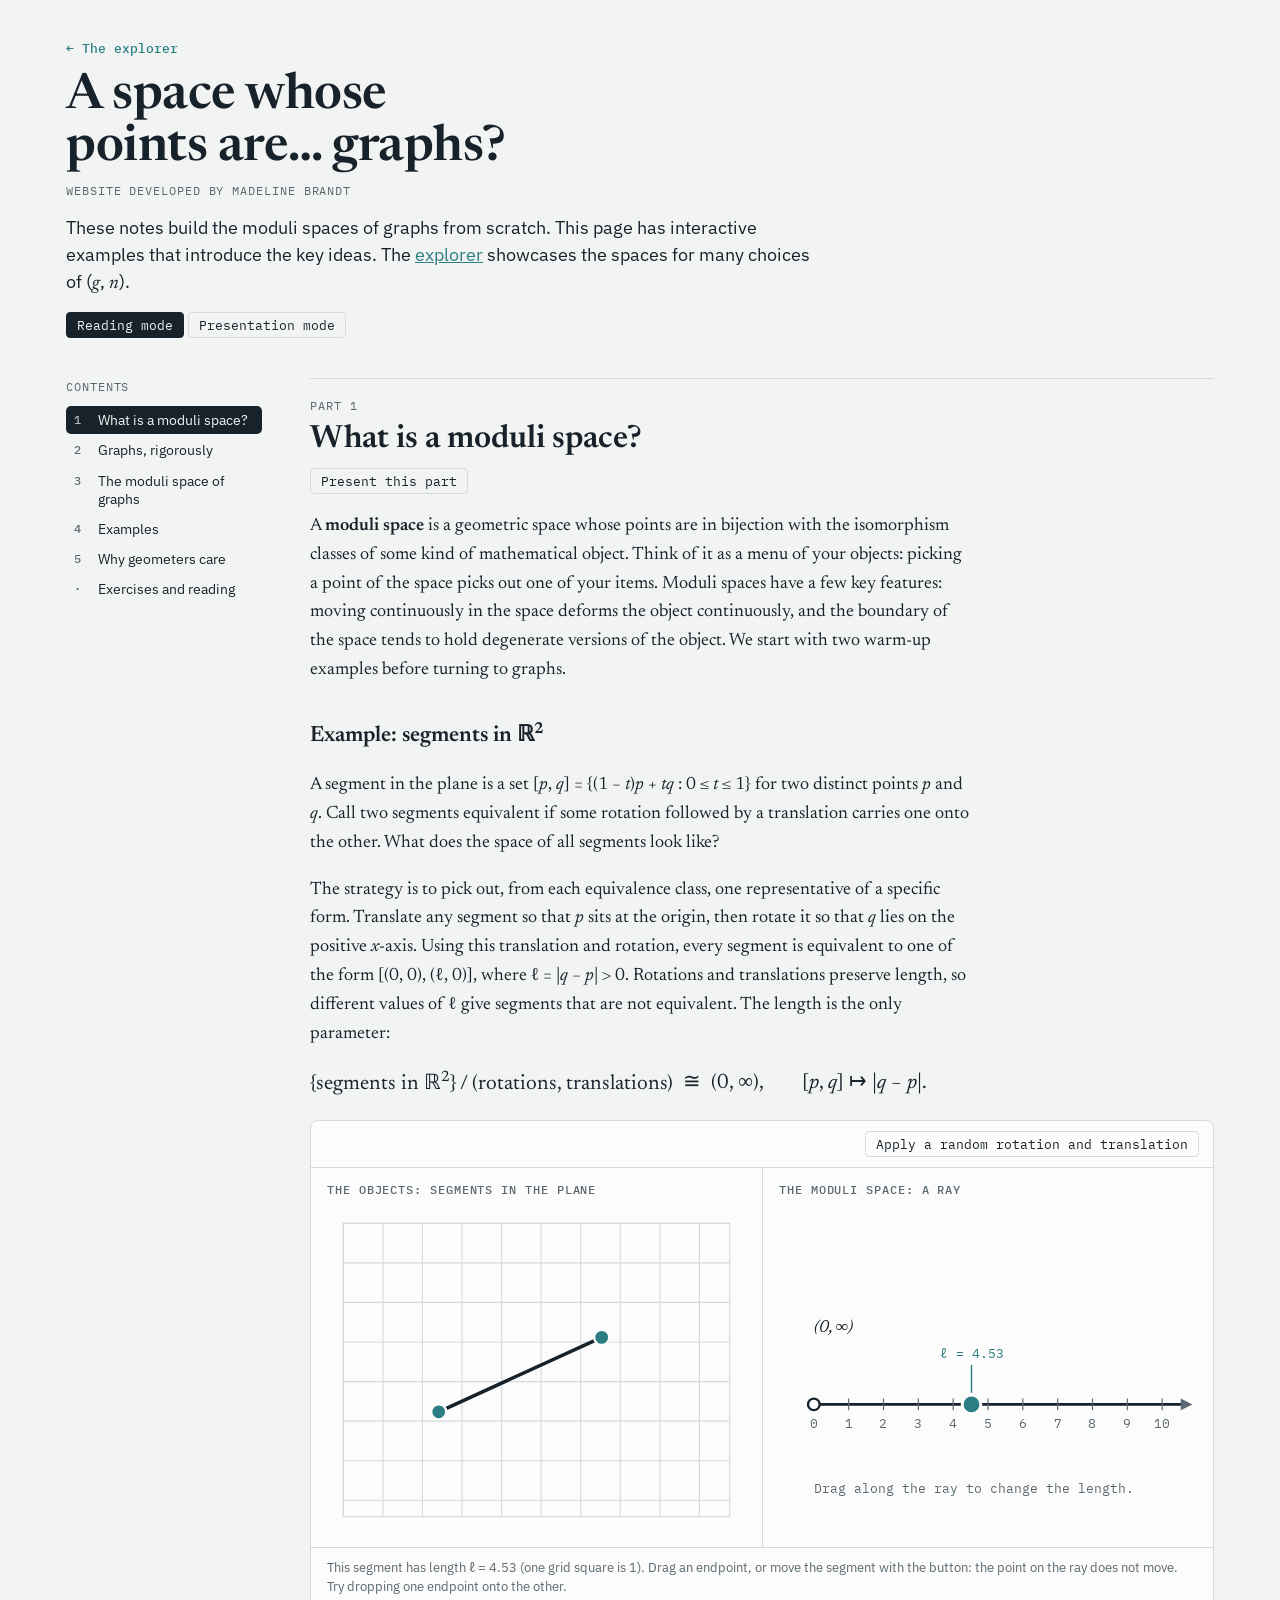
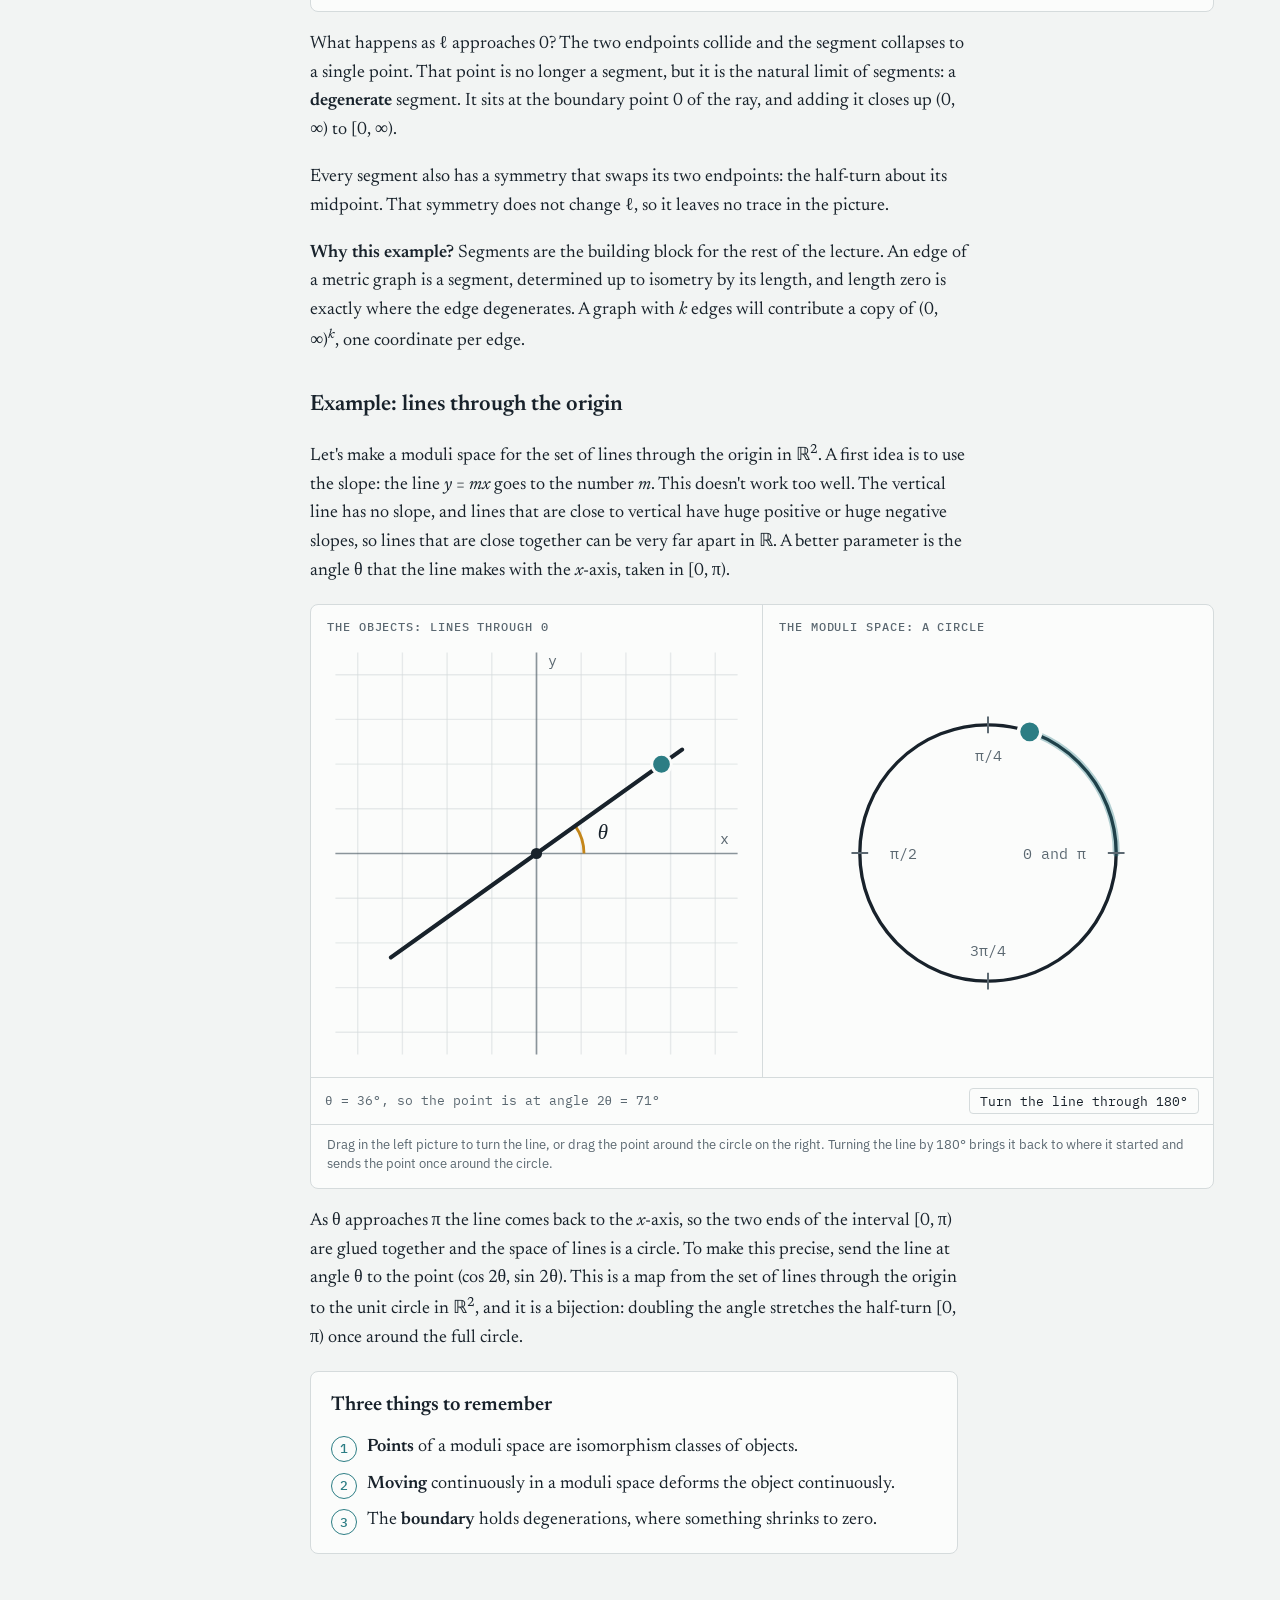
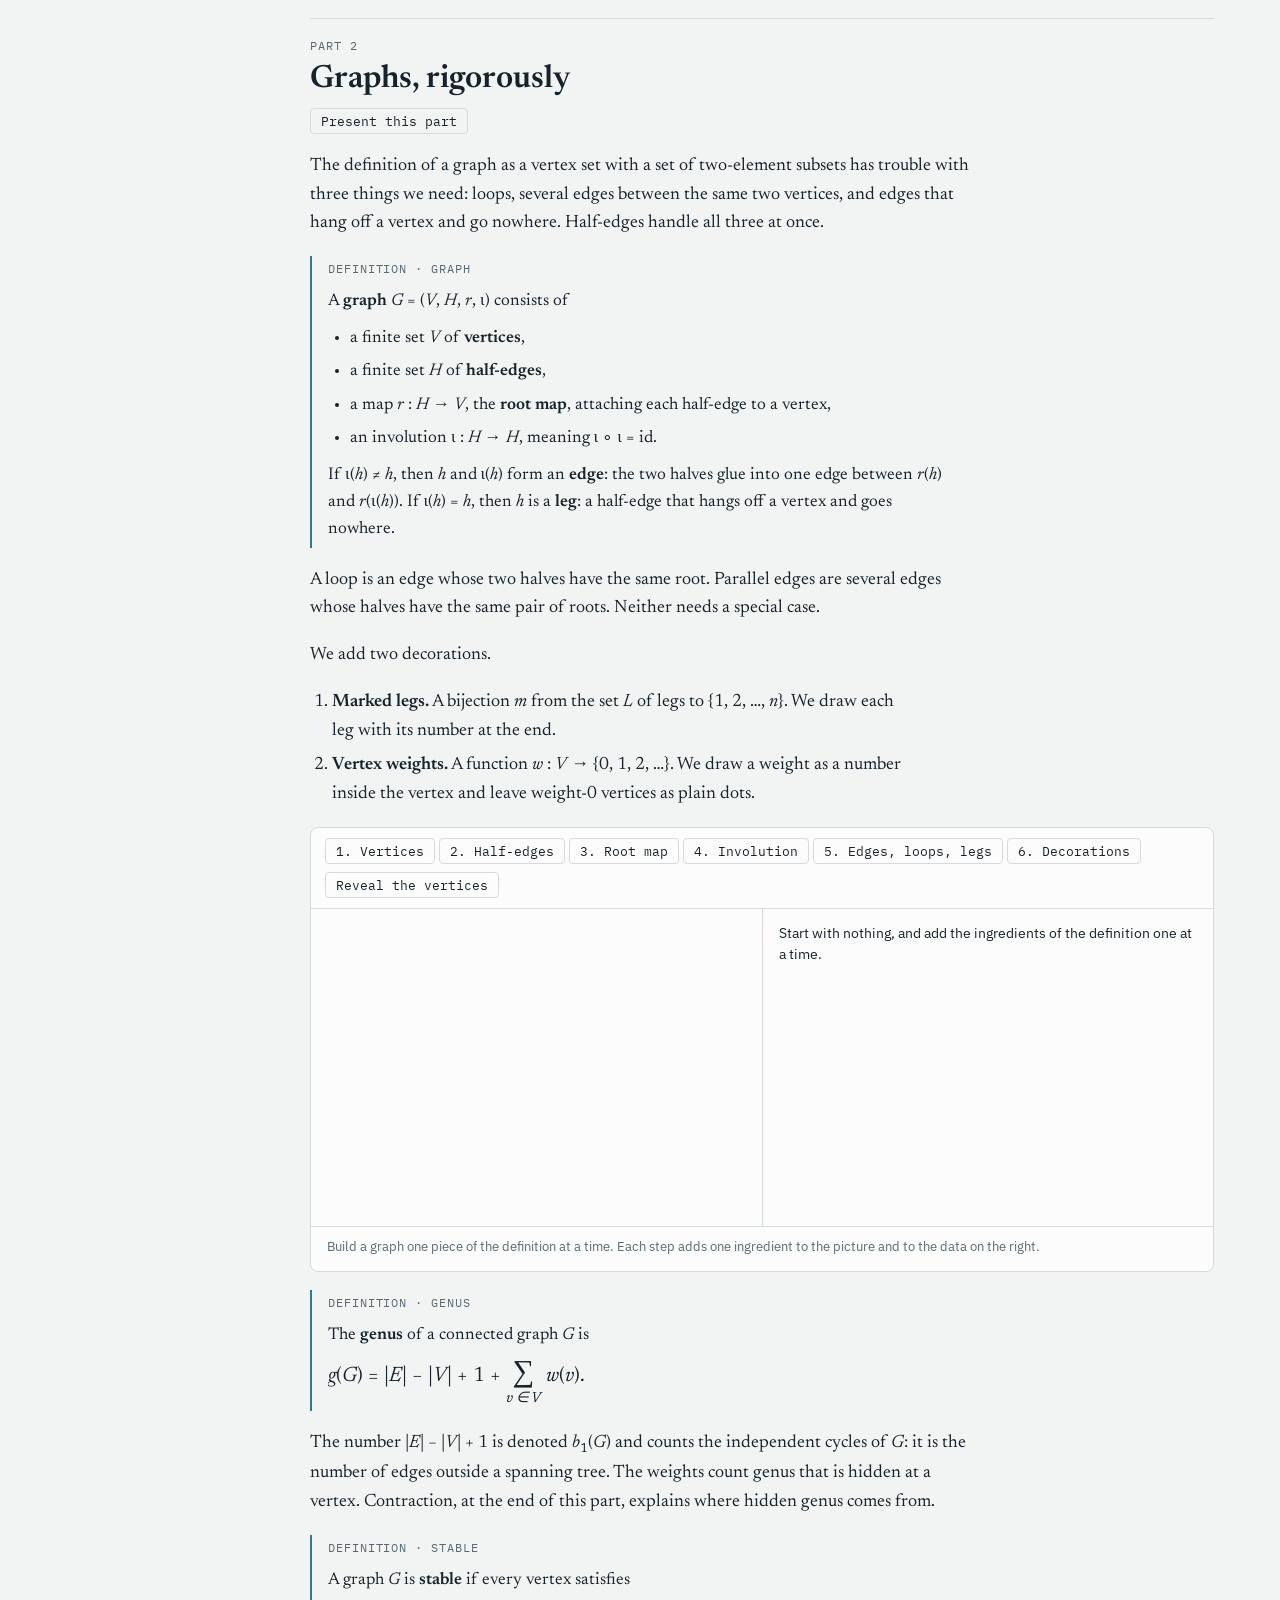
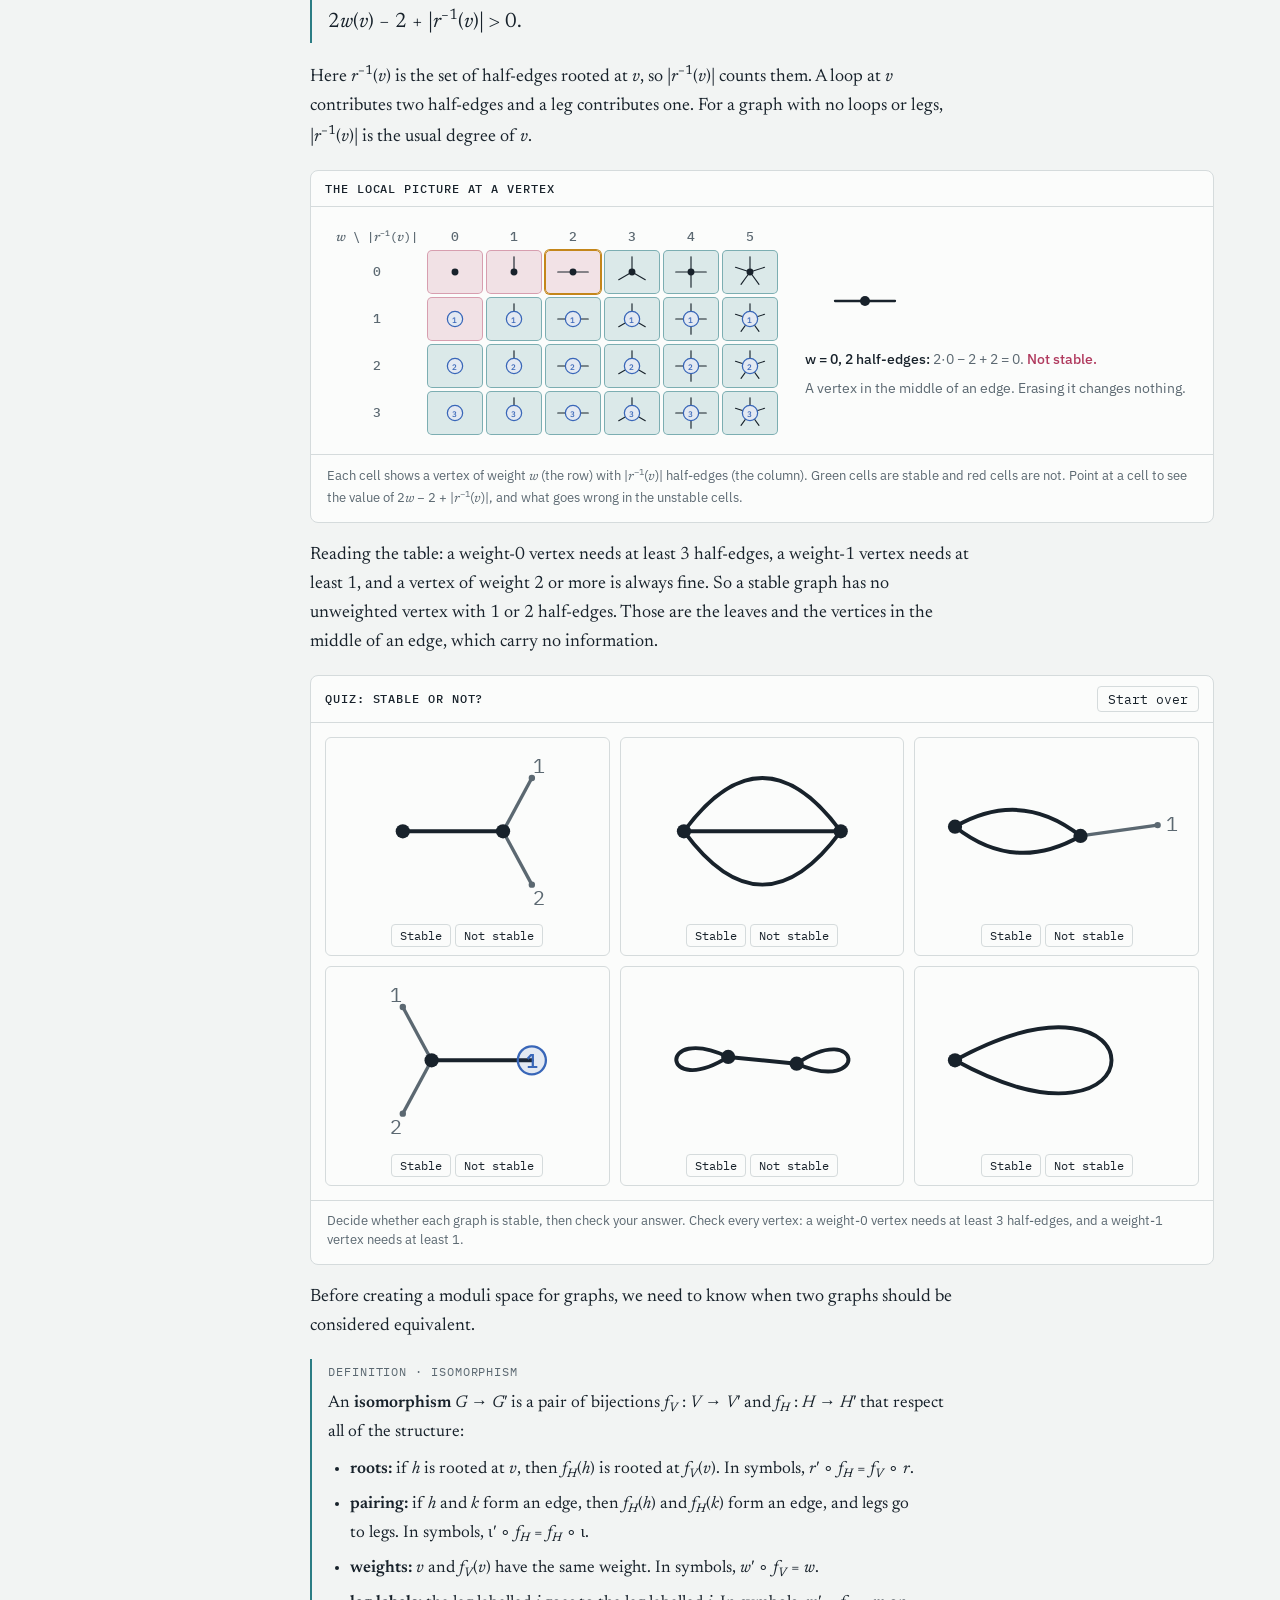
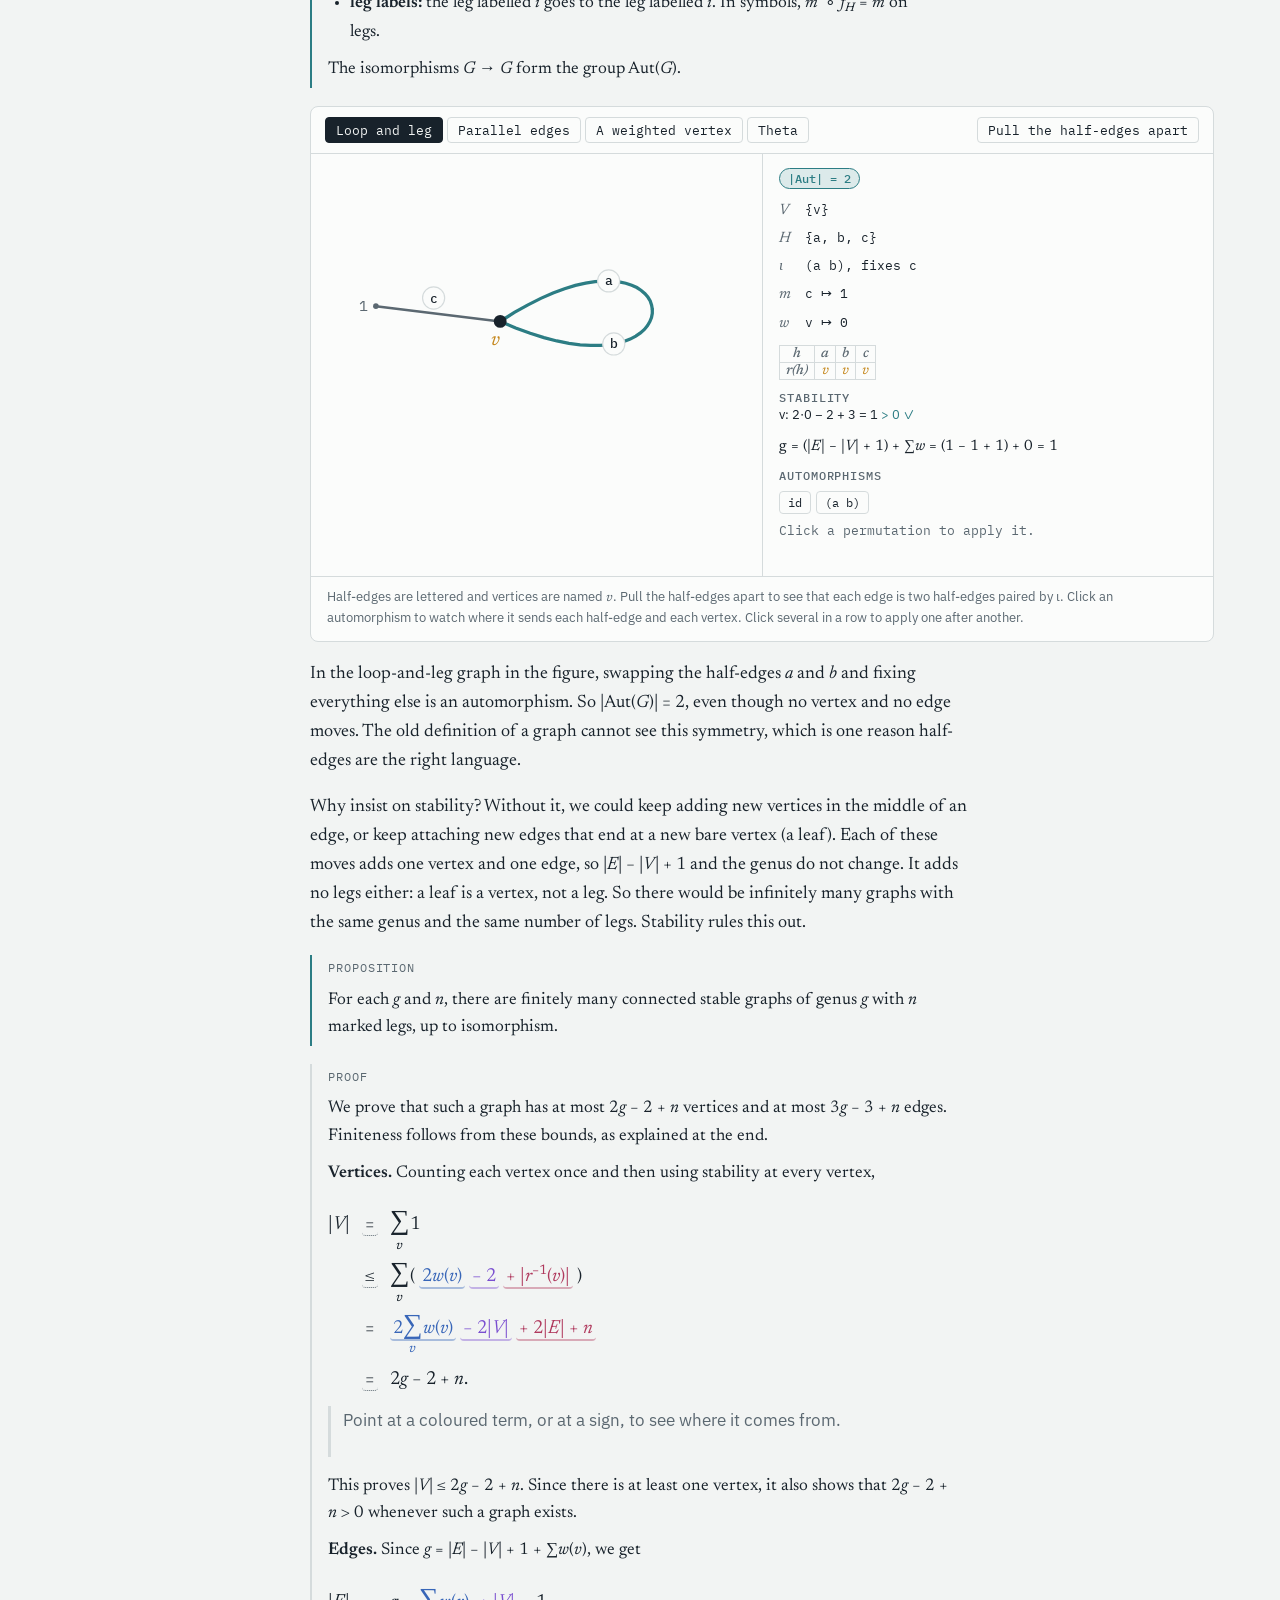
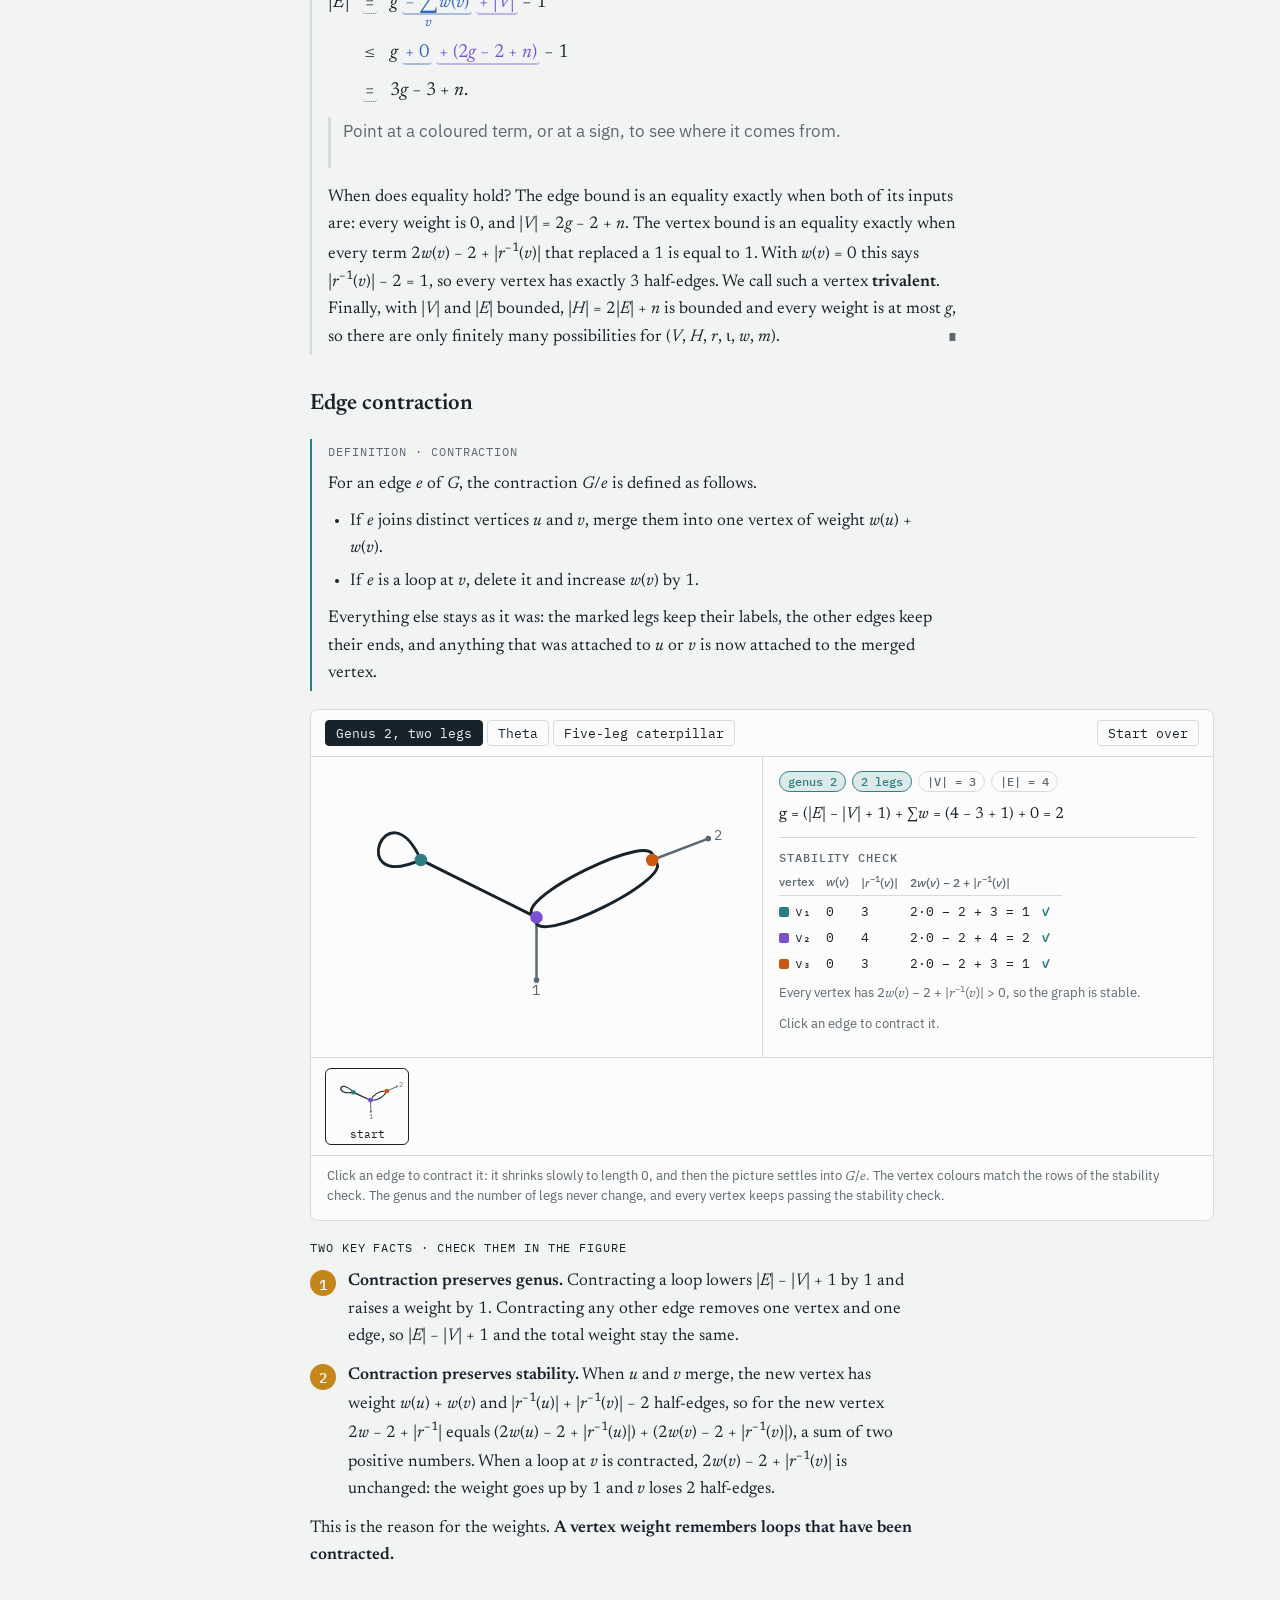
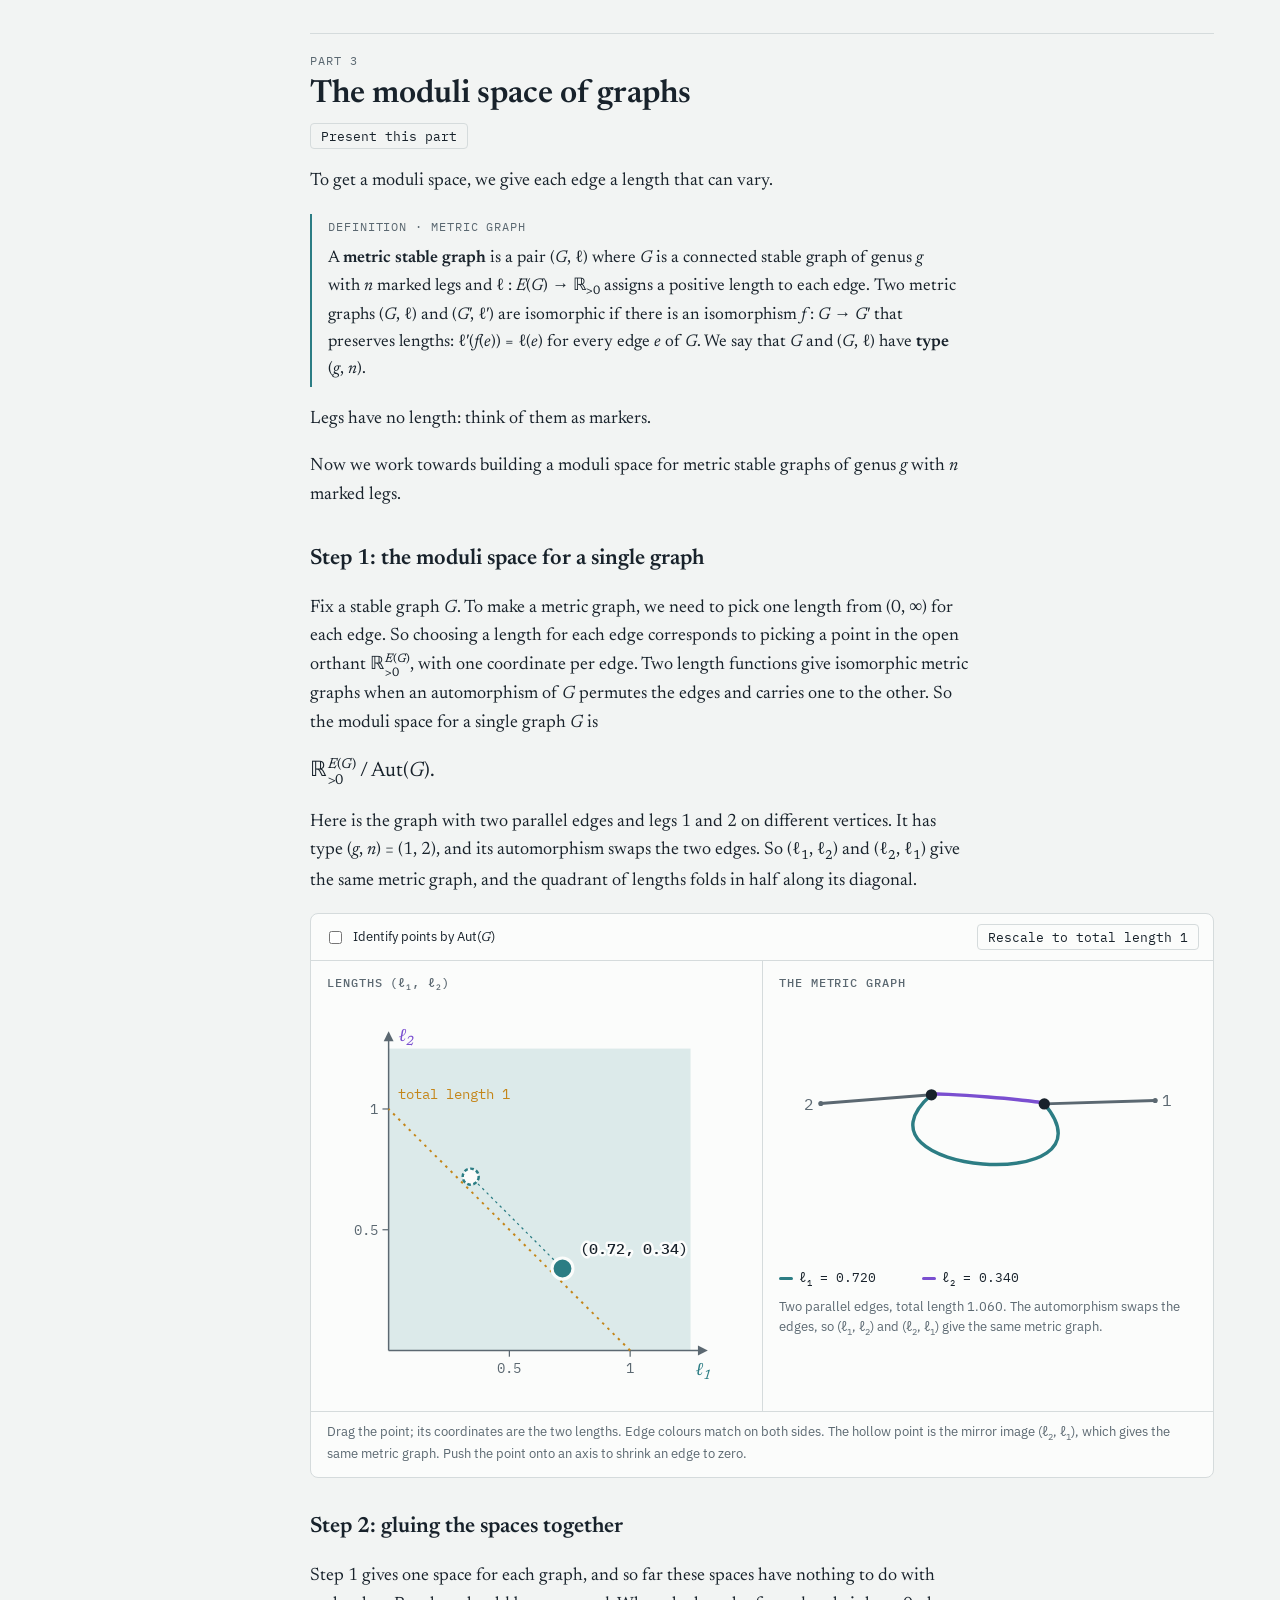
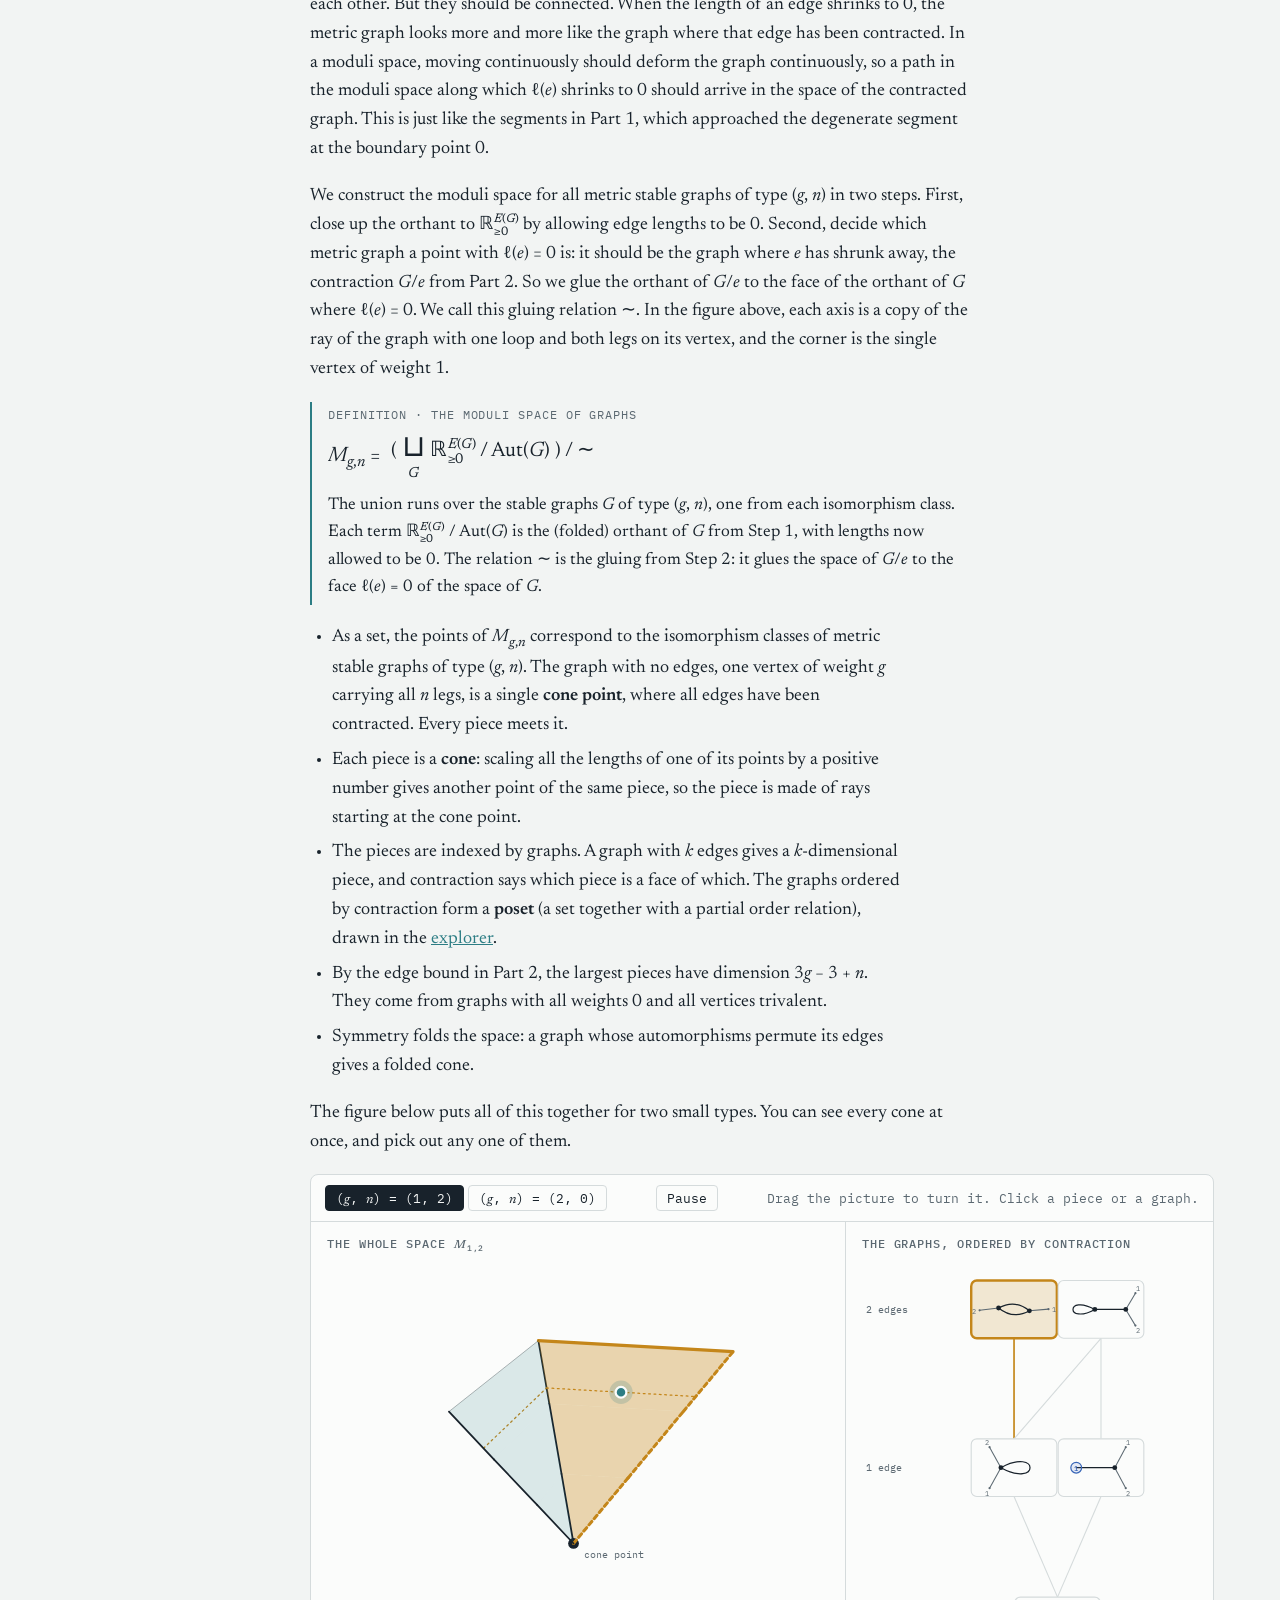
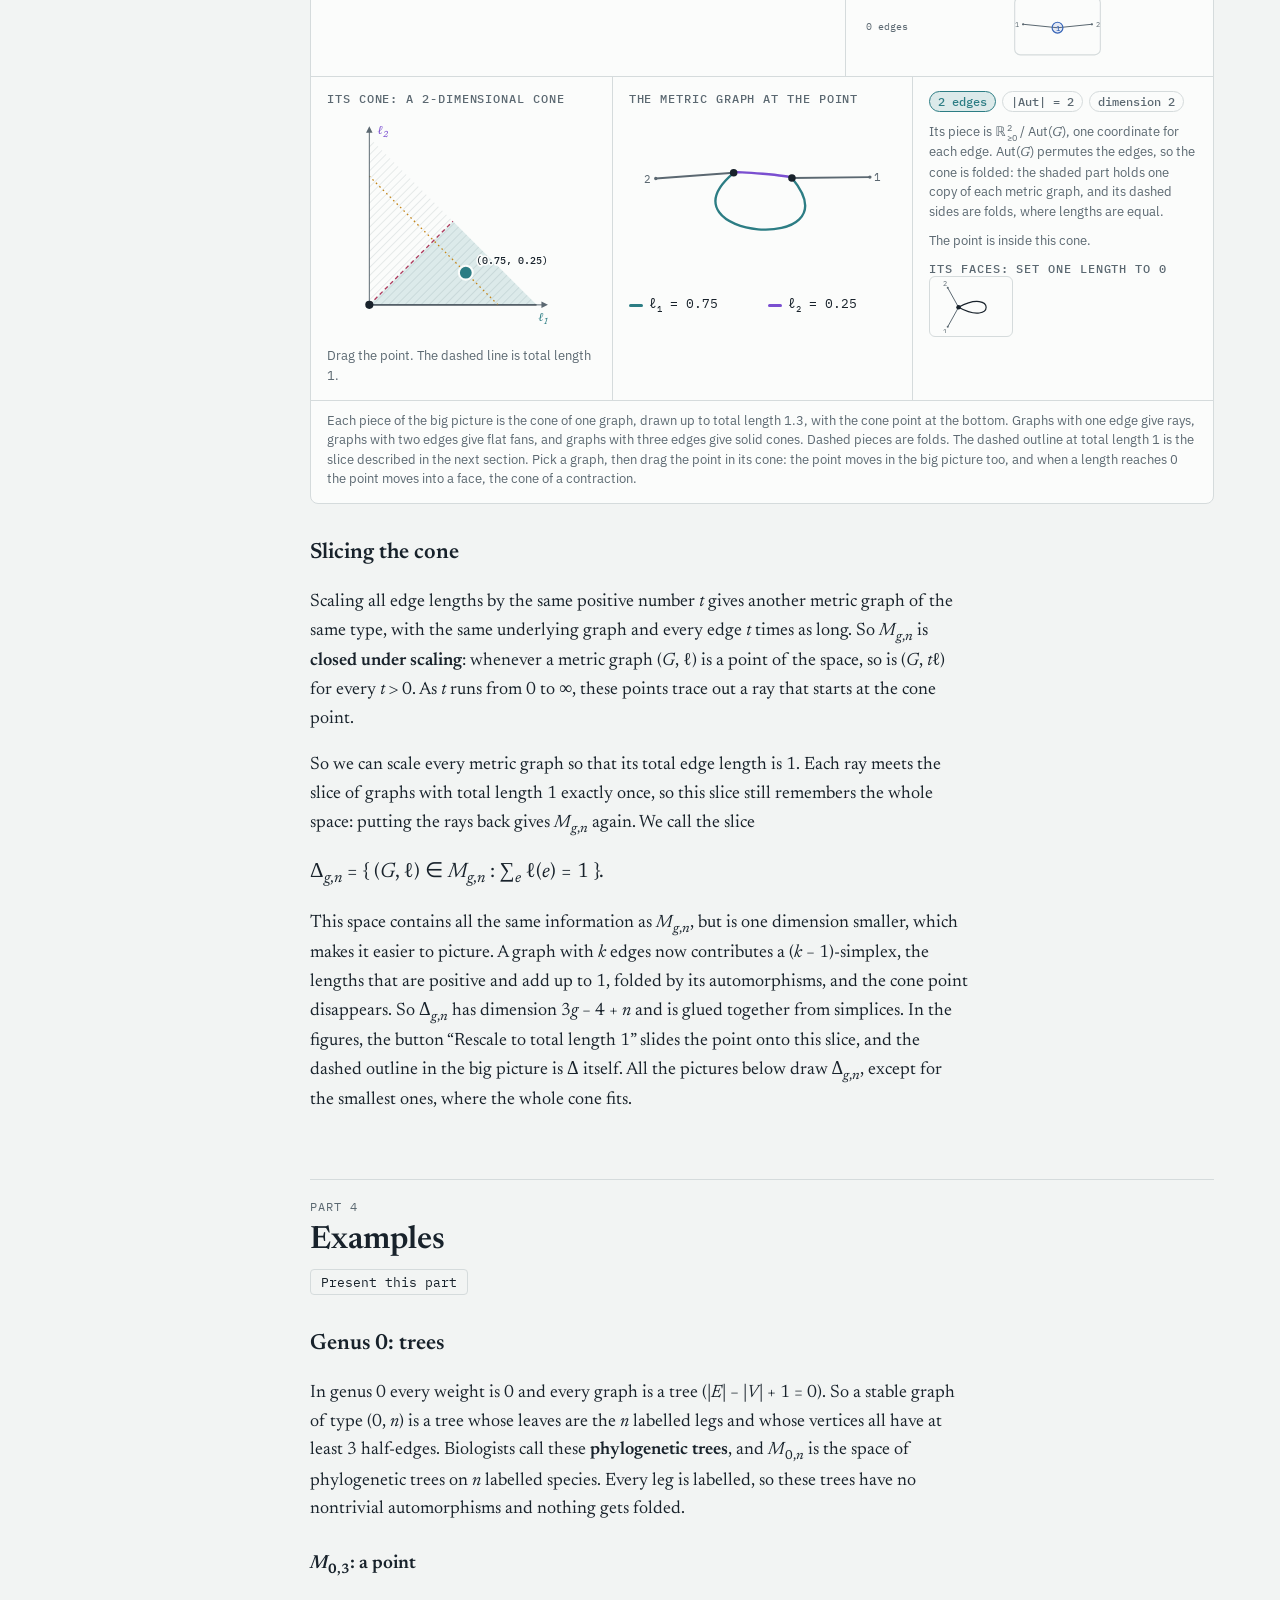
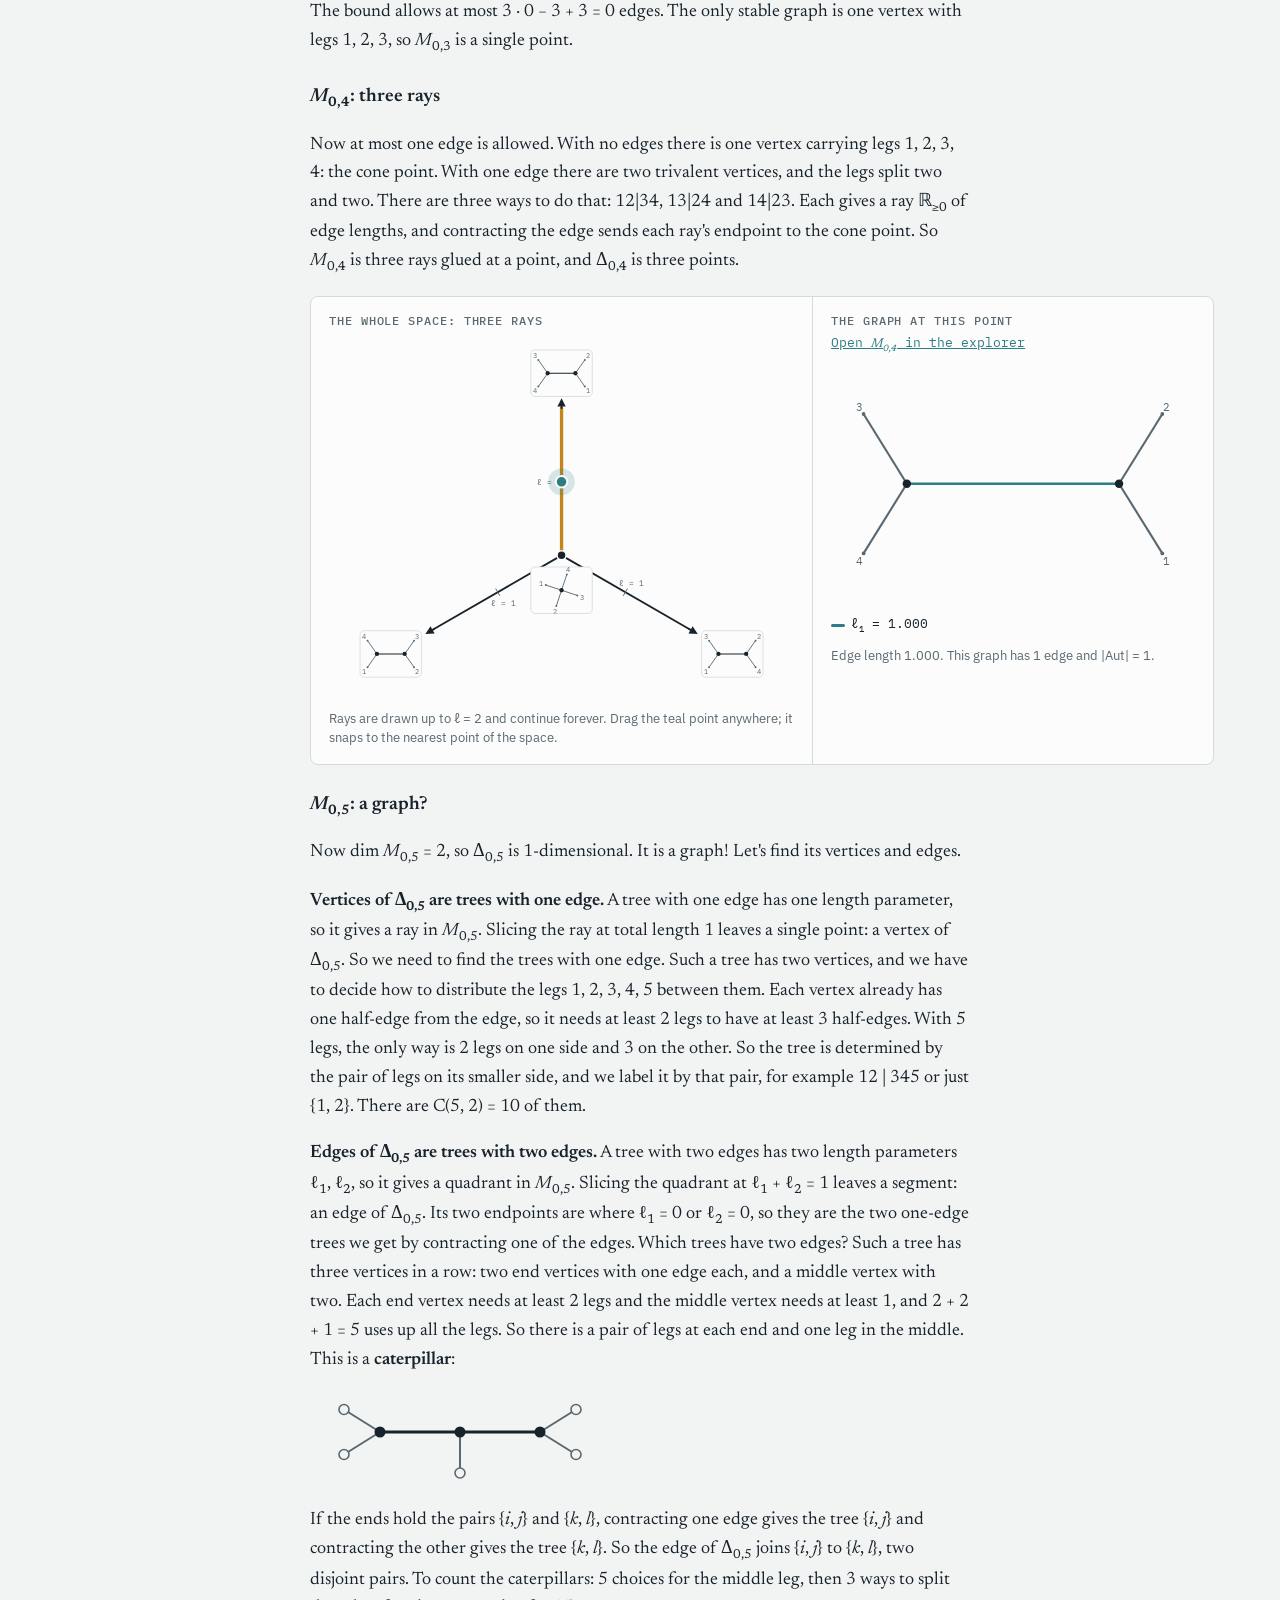
==== commit 1e486b55: "Draw the pinching surface in 3D The genus 2 surface in the Part 5 pinching figure is now ray marched" ====
--- a/lecture.html
+++ b/lecture.html
@@ -406,7 +406,7 @@
 
         <figure class="fig" id="w-pinch">
           <div class="fig-pair pinch">
-            <div><h4>A surface of genus 2</h4><svg id="pinch-svg" viewBox="0 0 520 250" role="img" aria-label="A genus 2 surface with four curves that can pinch"></svg></div>
+            <div><h4>A surface of genus 2</h4><canvas id="pinch-3d" role="img" aria-label="A genus 2 surface in space with four curves that can pinch. Drag to turn it."></canvas><svg id="pinch-svg" viewBox="0 0 520 250" role="img" aria-label="A genus 2 surface with four curves that can pinch" hidden></svg></div>
             <div class="live"><h4>Its dual graph</h4><div id="pinch-graph"></div><p class="note" id="pinch-note"></p></div>
           </div>
           <div class="pinch-ctl">
@@ -418,7 +418,7 @@
             </div>
             <button type="button" class="btn-quiet" id="pinch-reset">Reset</button>
           </div>
-          <figcaption class="fig-cap">Slide a curve all the way to pinch it to a node. Until the end of the slider the surface is still smooth. Each edge of the dual graph has the colour of its curve. The middle neck and the curve between the holes cross each other, so only one of them can be pinched at a time. Which curves give the dumbbell? Which give the theta graph?</figcaption>
+          <figcaption class="fig-cap">Drag the surface to turn it. Slide a curve all the way to pinch it to a node. Until the end of the slider the surface is still smooth. Each edge of the dual graph has the colour of its curve. The middle neck and the curve between the holes cross each other, so only one of them can be pinched at a time. Which curves give the dumbbell? Which give the theta graph?</figcaption>
         </figure>
 
         <p>To compactify ℳ<sub><em class="m">g</em>,<em class="m">n</em></sub>, we add in <b>boundary strata</b>, one for each possible dual graph: each stratum contains the nodal Riemann surfaces whose dual graph is a given stable graph <em class="m">G</em>. The result is the compactified moduli space <span class="ovl">ℳ</span><sub><em class="m">g</em>,<em class="m">n</em></sub>. So the moduli space of graphs knows the combinatorics of the boundary of <span class="ovl">ℳ</span><sub><em class="m">g</em>,<em class="m">n</em></sub>.</p>
@@ -988,8 +988,9 @@
 <script src="js/draw.js?v=11"></script>
 <script src="js/spaces.js?v=8"></script>
 <script src="js/spacepic.js?v=7"></script>
-<script src="js/turntable.js?v=1"></script>
-<script src="js/lecture.js?v=17"></script>
+<script src="js/turntable.js?v=2"></script>
+<script src="js/surface3d.js?v=1"></script>
+<script src="js/lecture.js?v=18"></script>
 <script src="js/deck.js?v=2"></script>
 </body>
 </html>
--- a/lecture.css
+++ b/lecture.css
@@ -285,6 +285,8 @@
 .ovl { text-decoration: overline; text-decoration-thickness: 1px; }
 .vc-back { stroke-dasharray: 3 4; stroke-width: 1.6; }
 .node-dot { fill: var(--nm); }
+#pinch-3d { display: block; width: 100%; aspect-ratio: 520 / 270; cursor: grab; touch-action: none; }
+#pinch-3d.dragging { cursor: grabbing; }
 
 table.dict { border-collapse: collapse; font-size: 15px; min-width: 320px; }
 table.dict th, table.dict td { text-align: left; padding: 7px 18px 7px 0; border-bottom: 1px solid var(--rule); }
--- a/deck.css
+++ b/deck.css
@@ -94,7 +94,7 @@
 .slot .fig-pair svg, .slot .space .pic svg { max-height: calc(100vh - 300px); }
 .slot #anat-svg, .slot #con-svg svg { max-height: calc(100vh - 360px); }
 .slot .live svg { max-height: calc(100vh - 420px); }
-.slot #pinch-svg { max-height: calc(100vh - 400px); }
+.slot #pinch-svg, .slot #pinch-3d { max-height: calc(100vh - 400px); }
 .slot .pinch-sl { grid-template-columns: repeat(4, max-content); gap: 8px 28px; }
 .slot .pinch-ctl { padding: 8px 16px; }
 .slot .pinch-ctl input { width: 160px; }
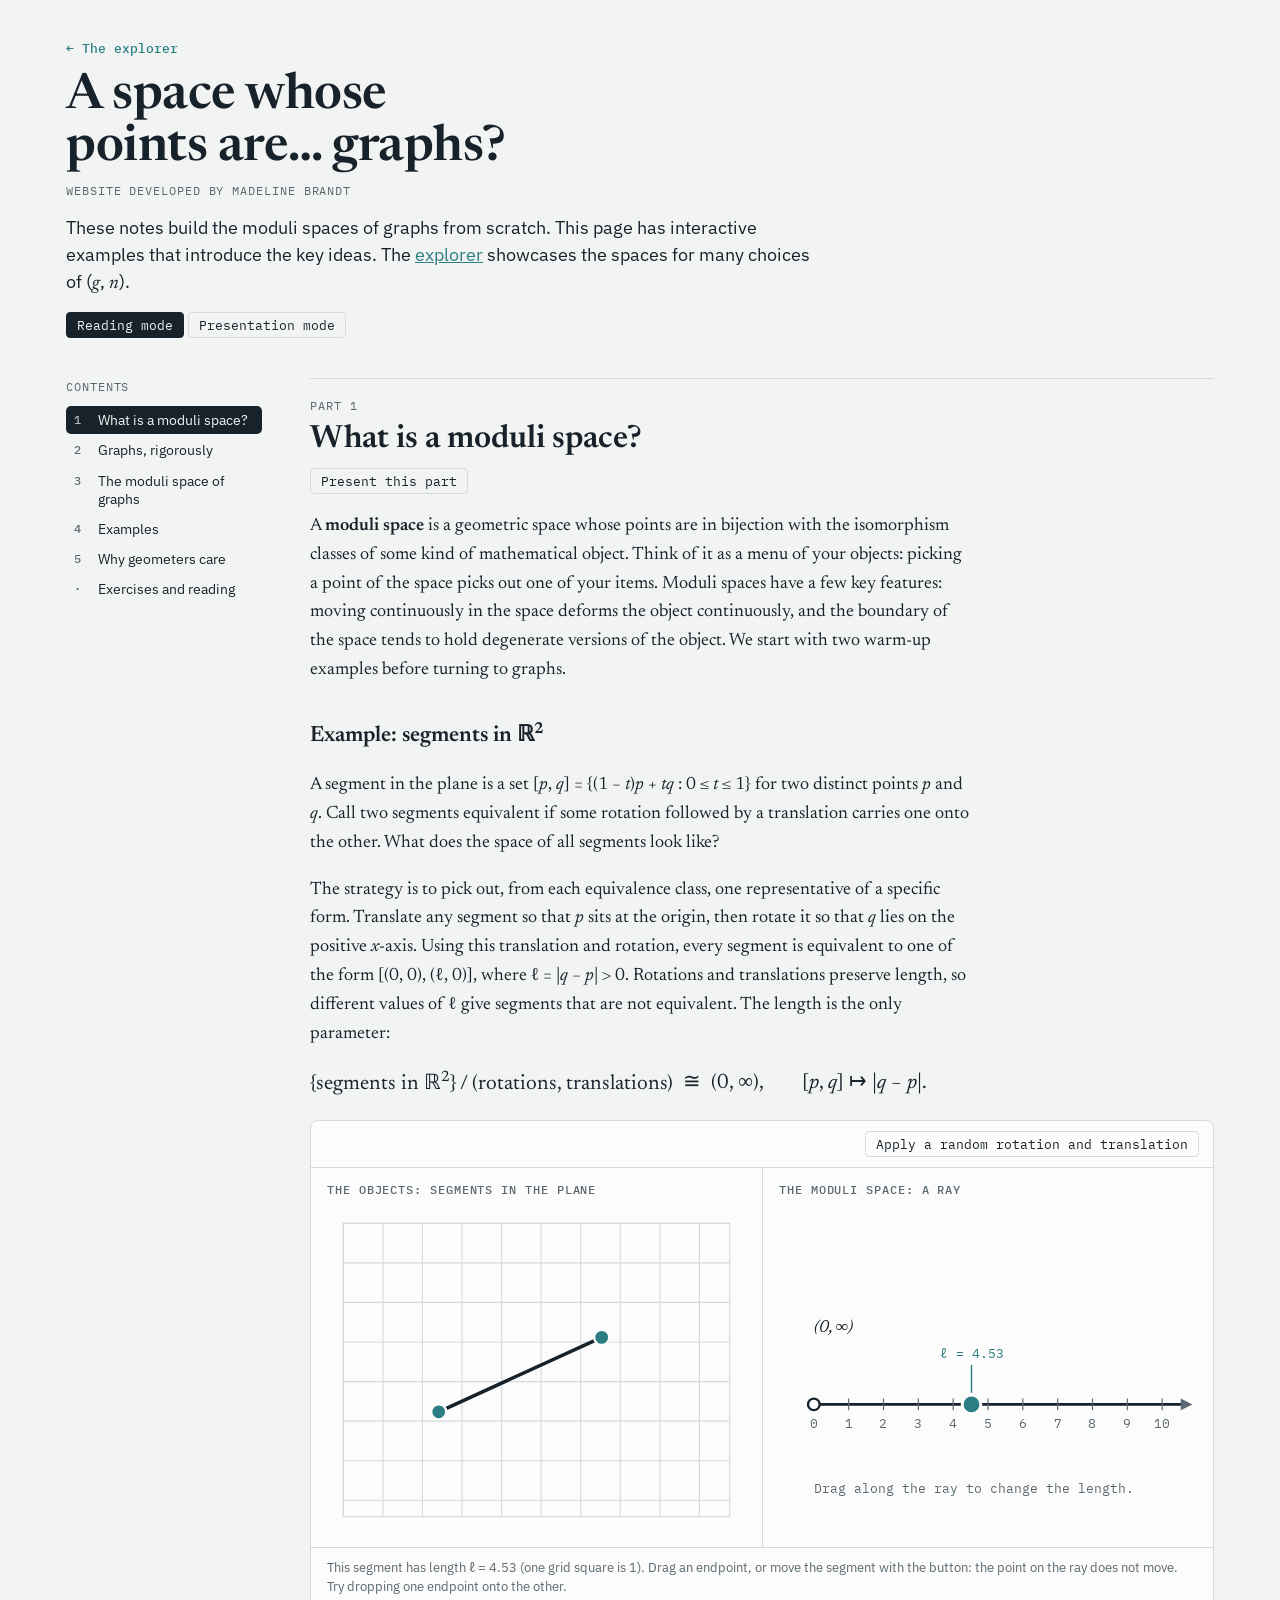
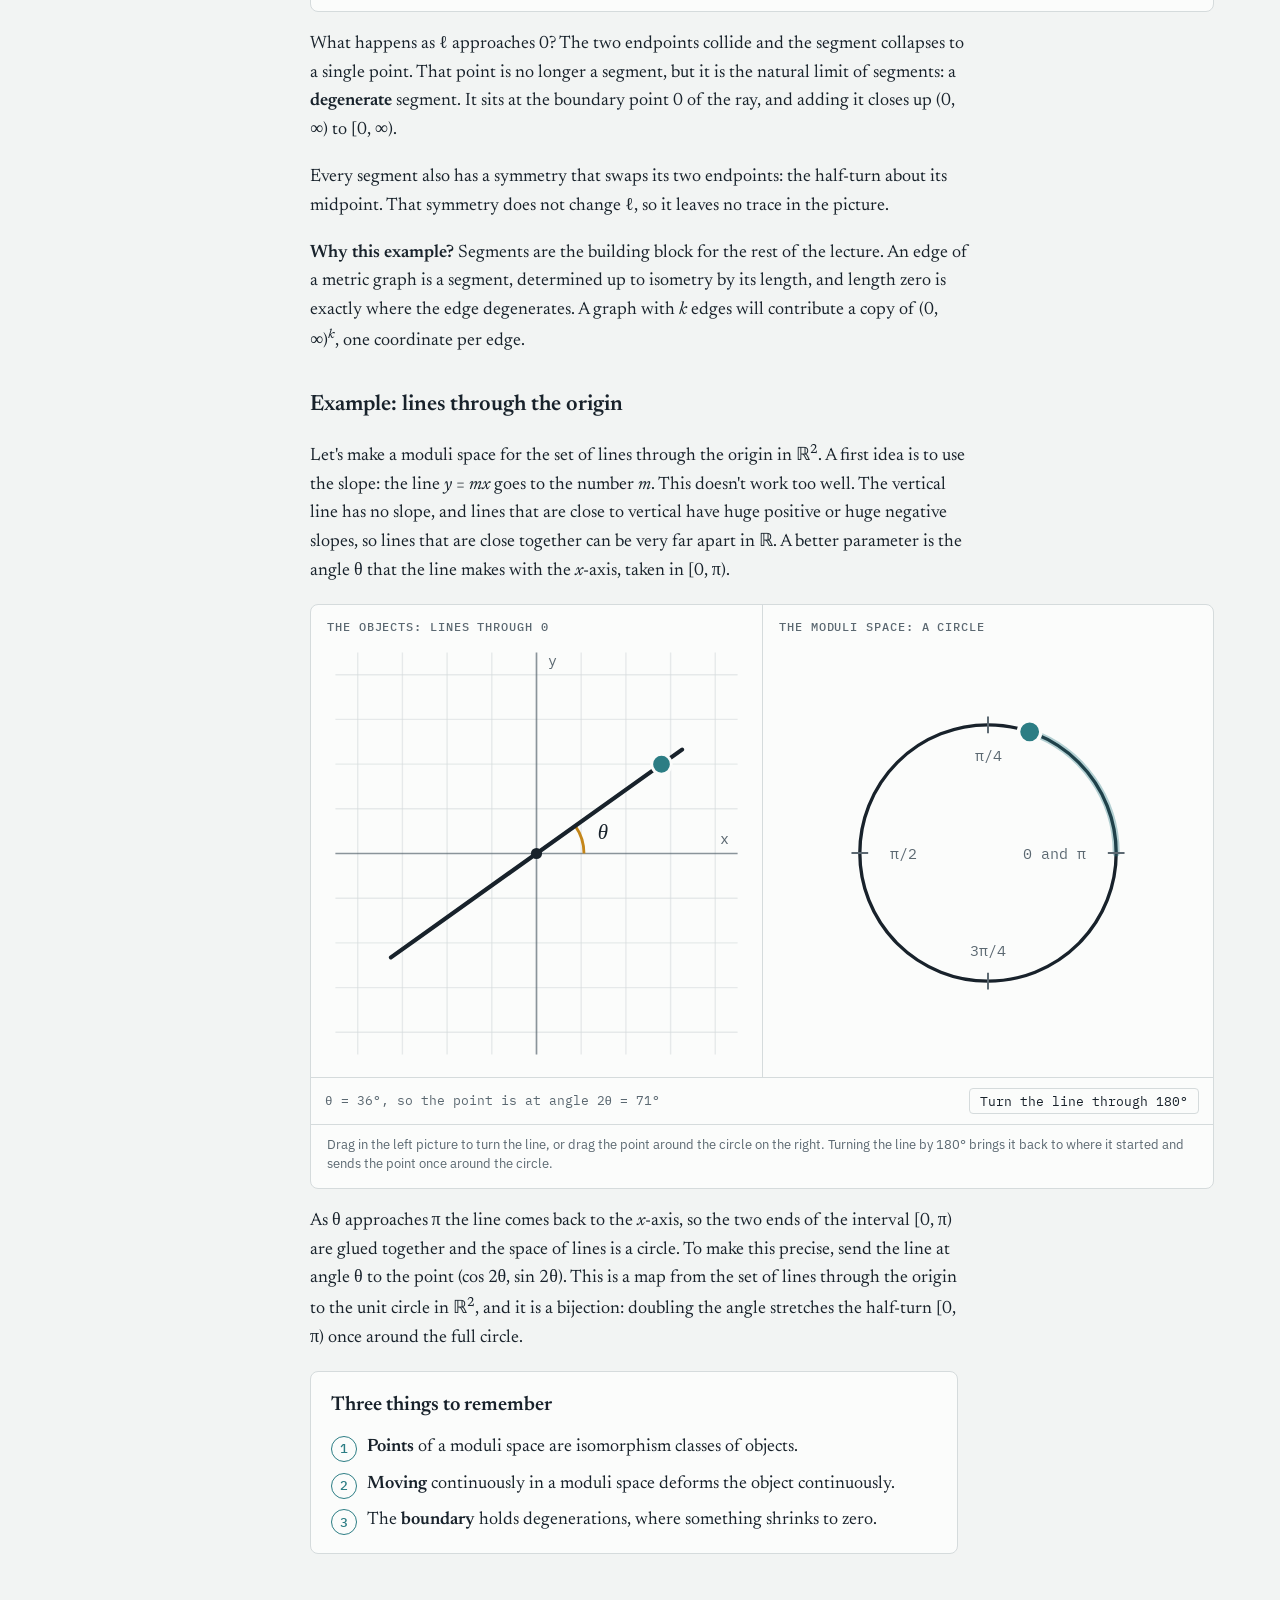
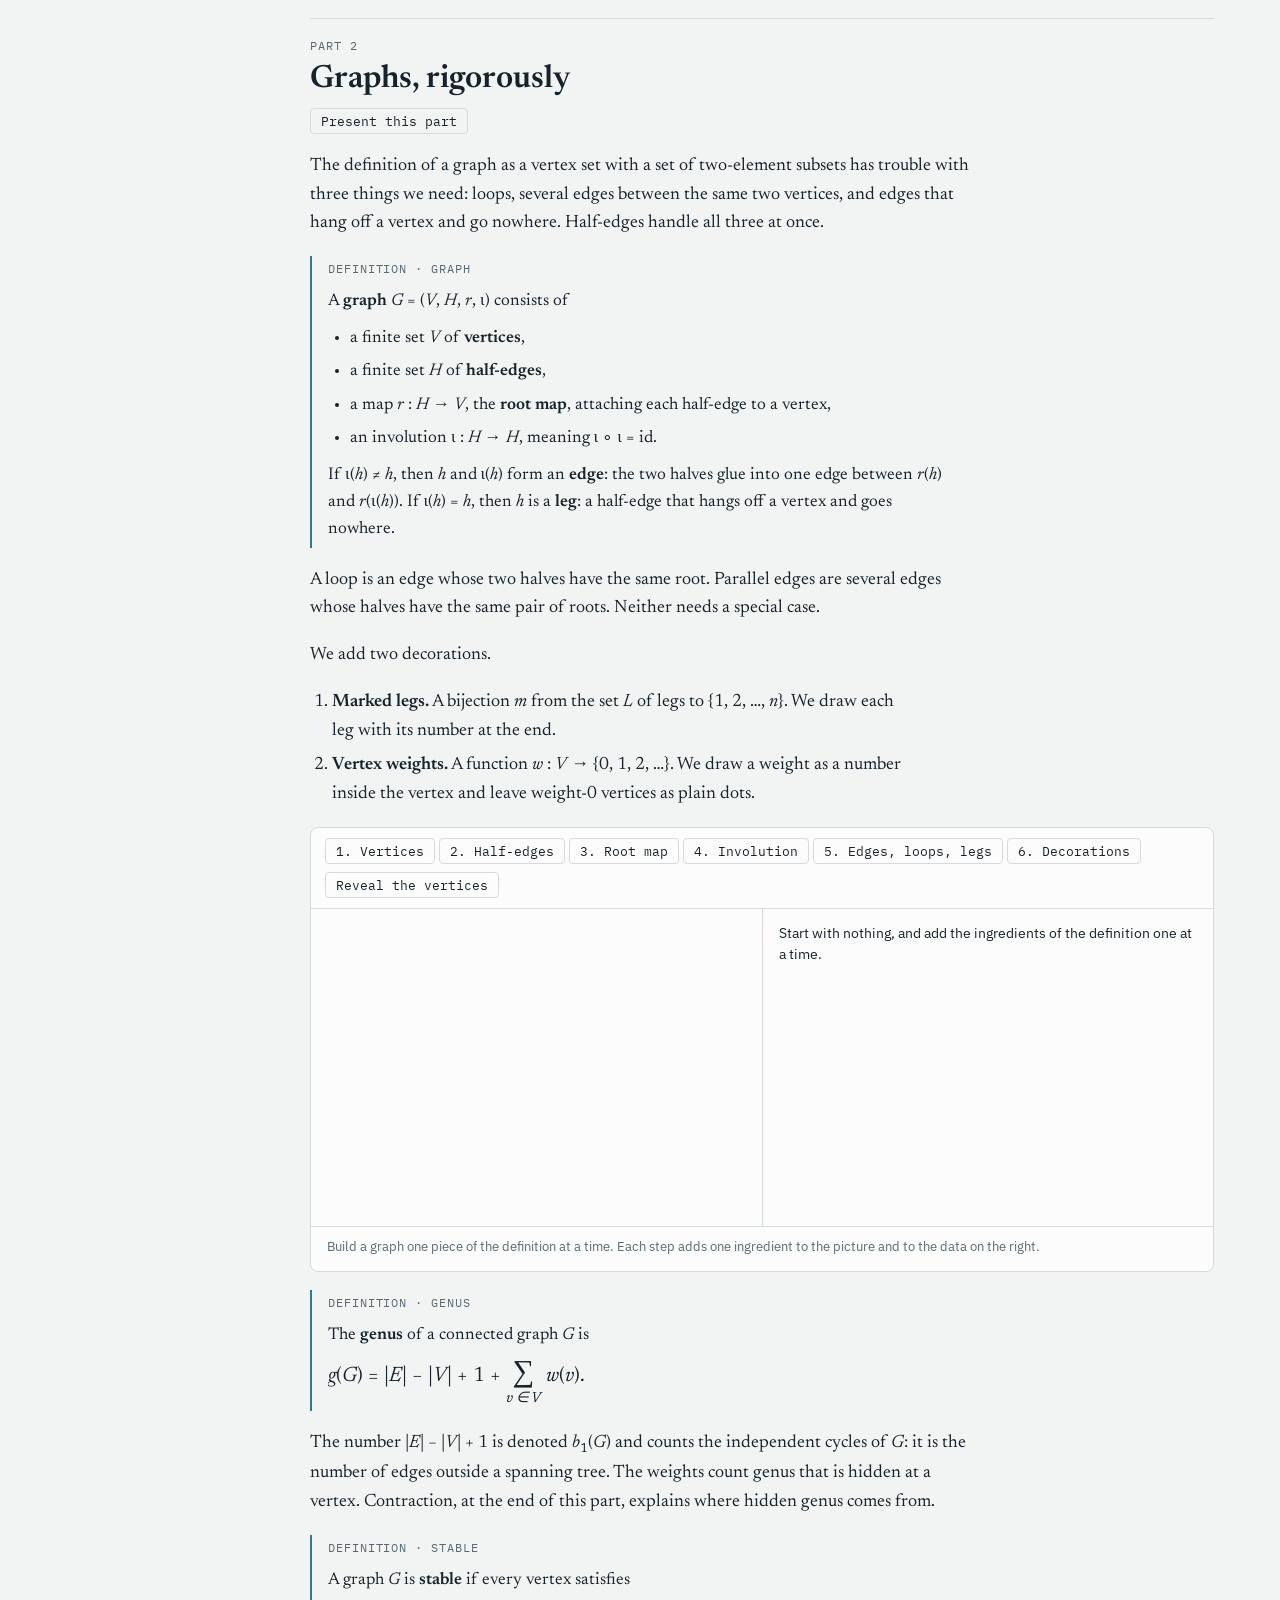
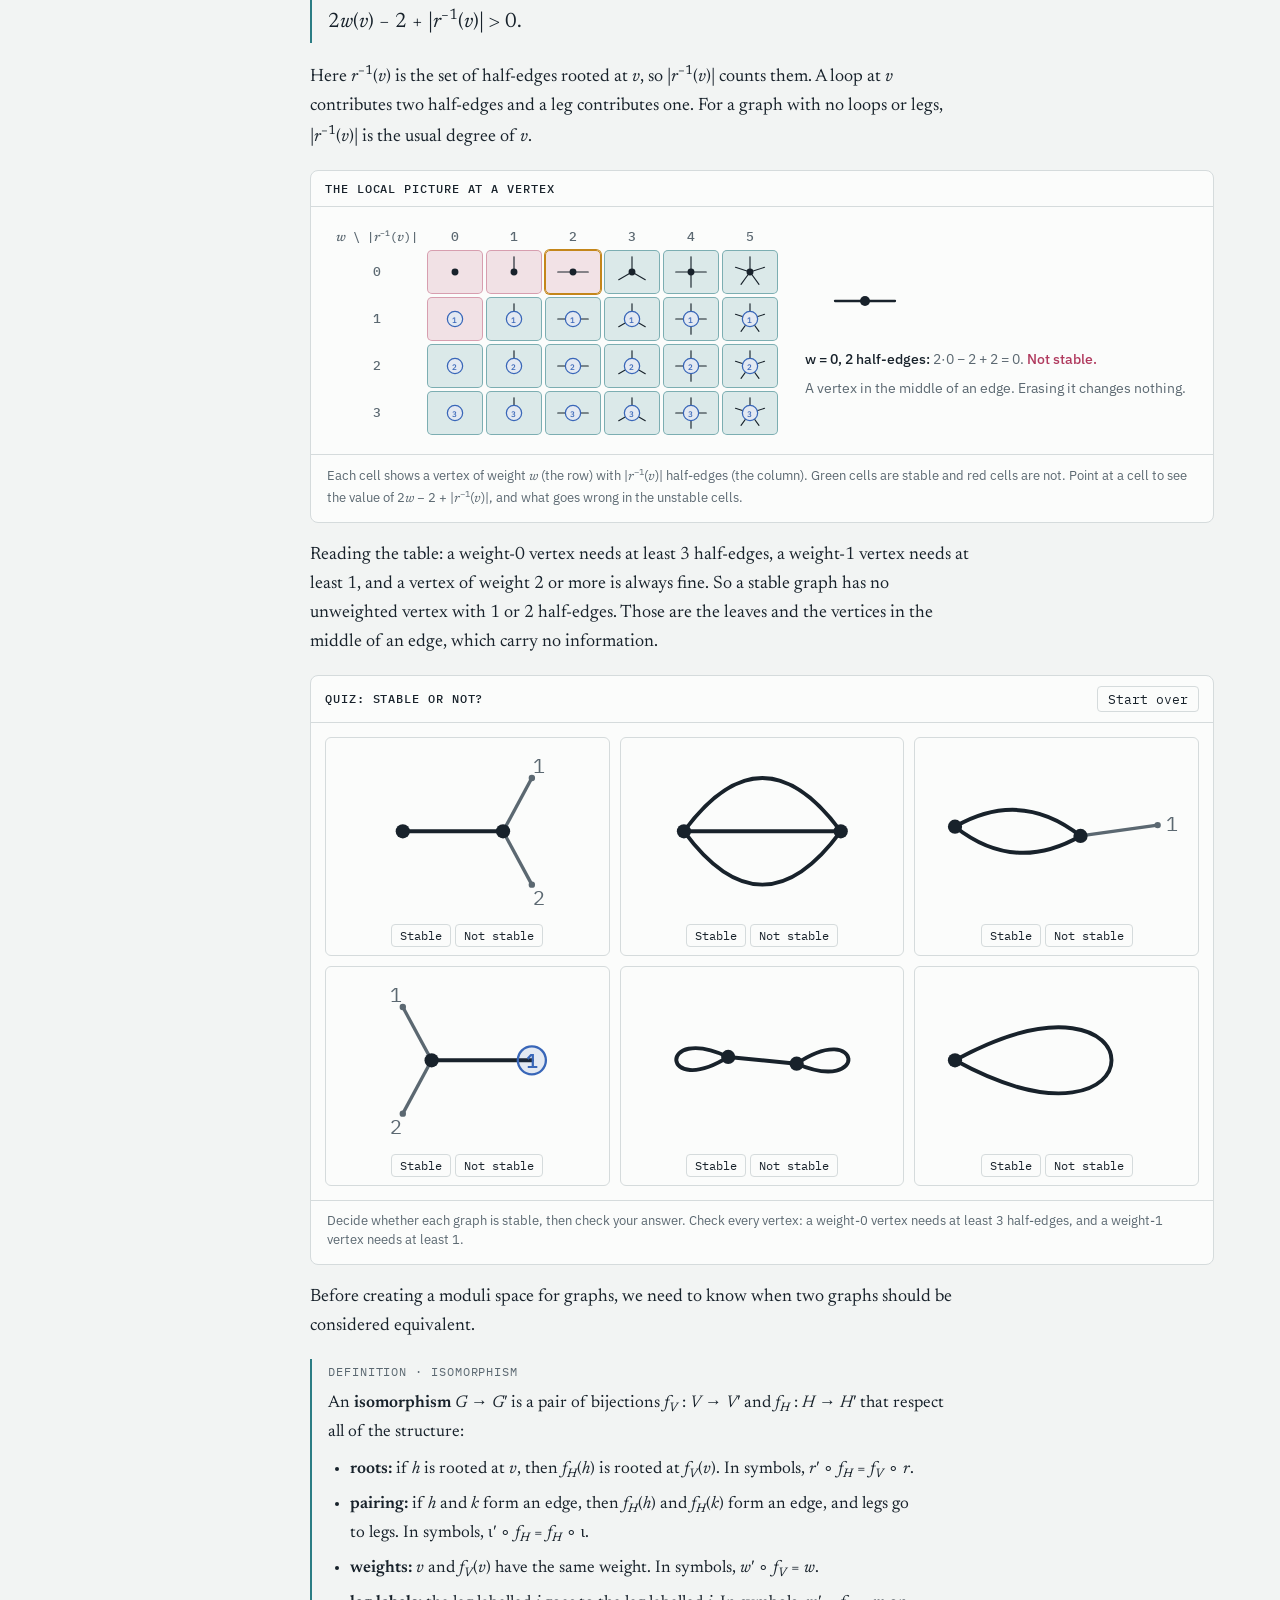
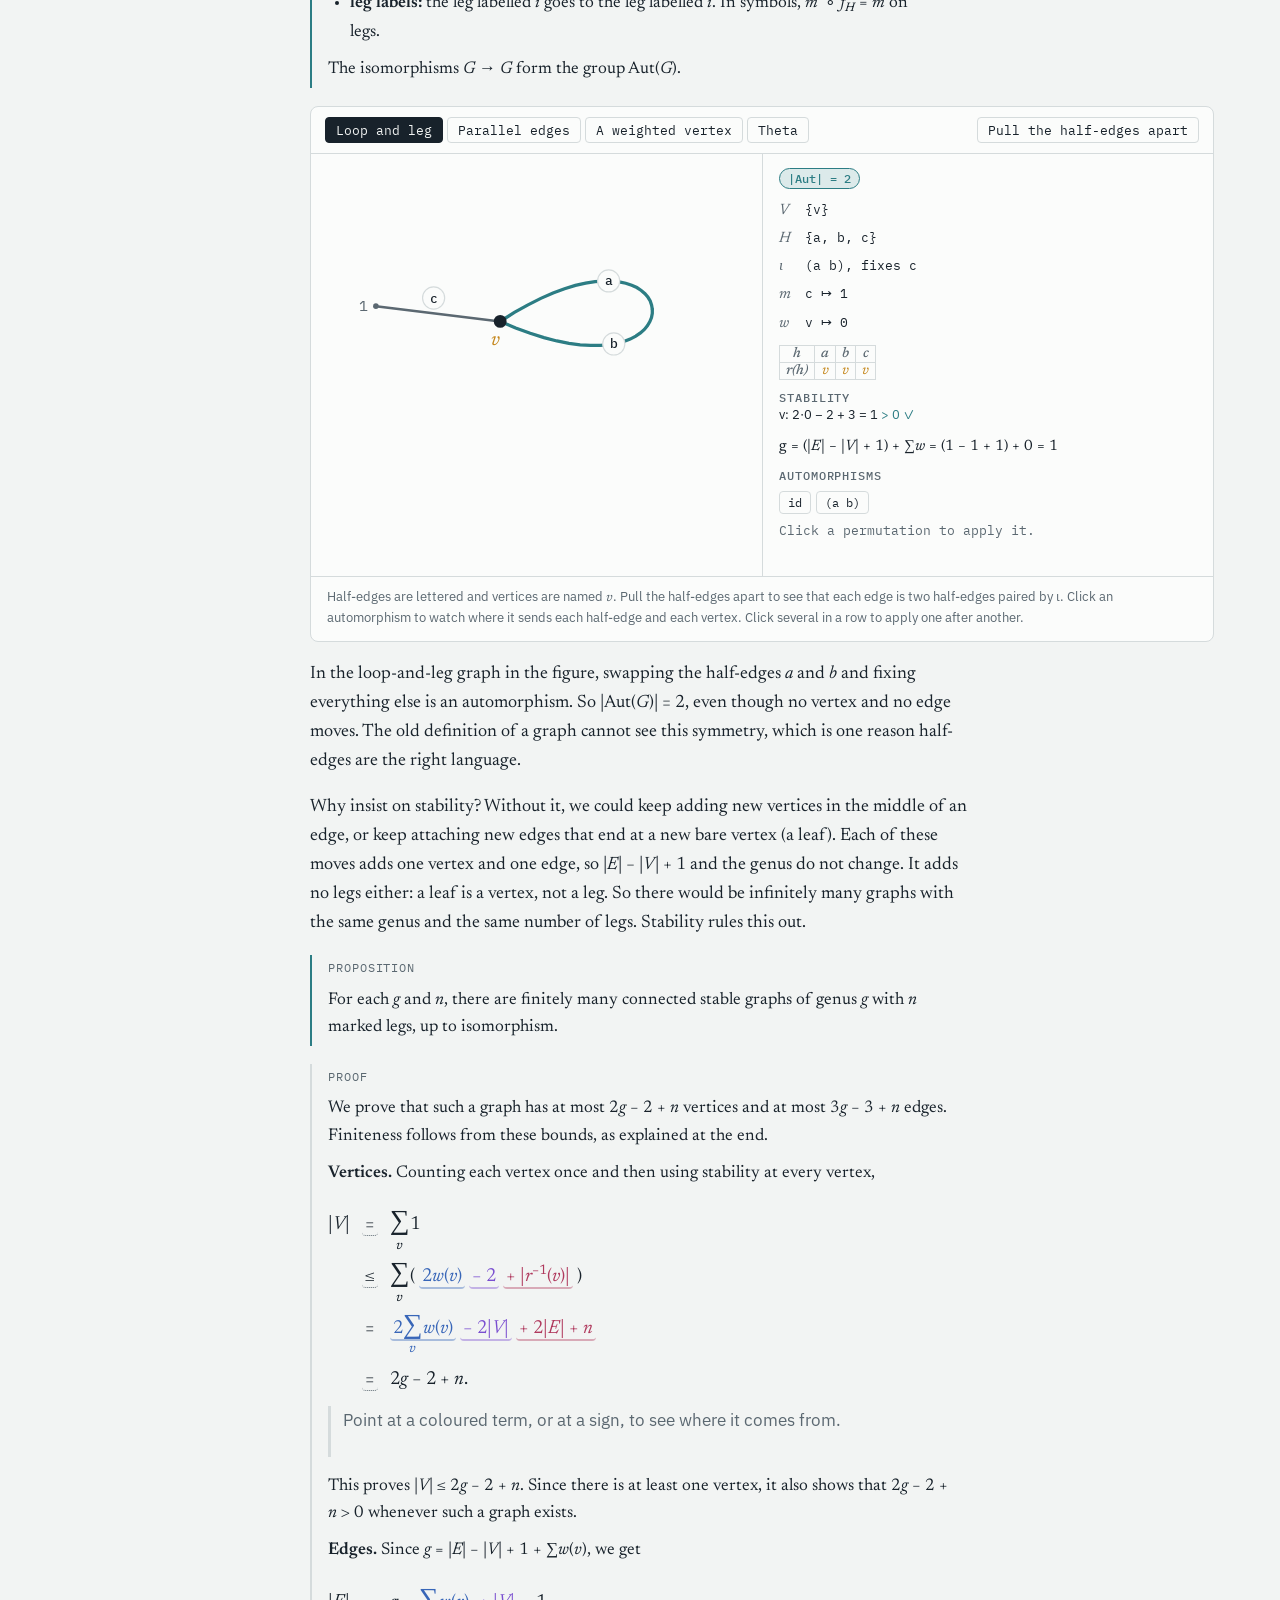
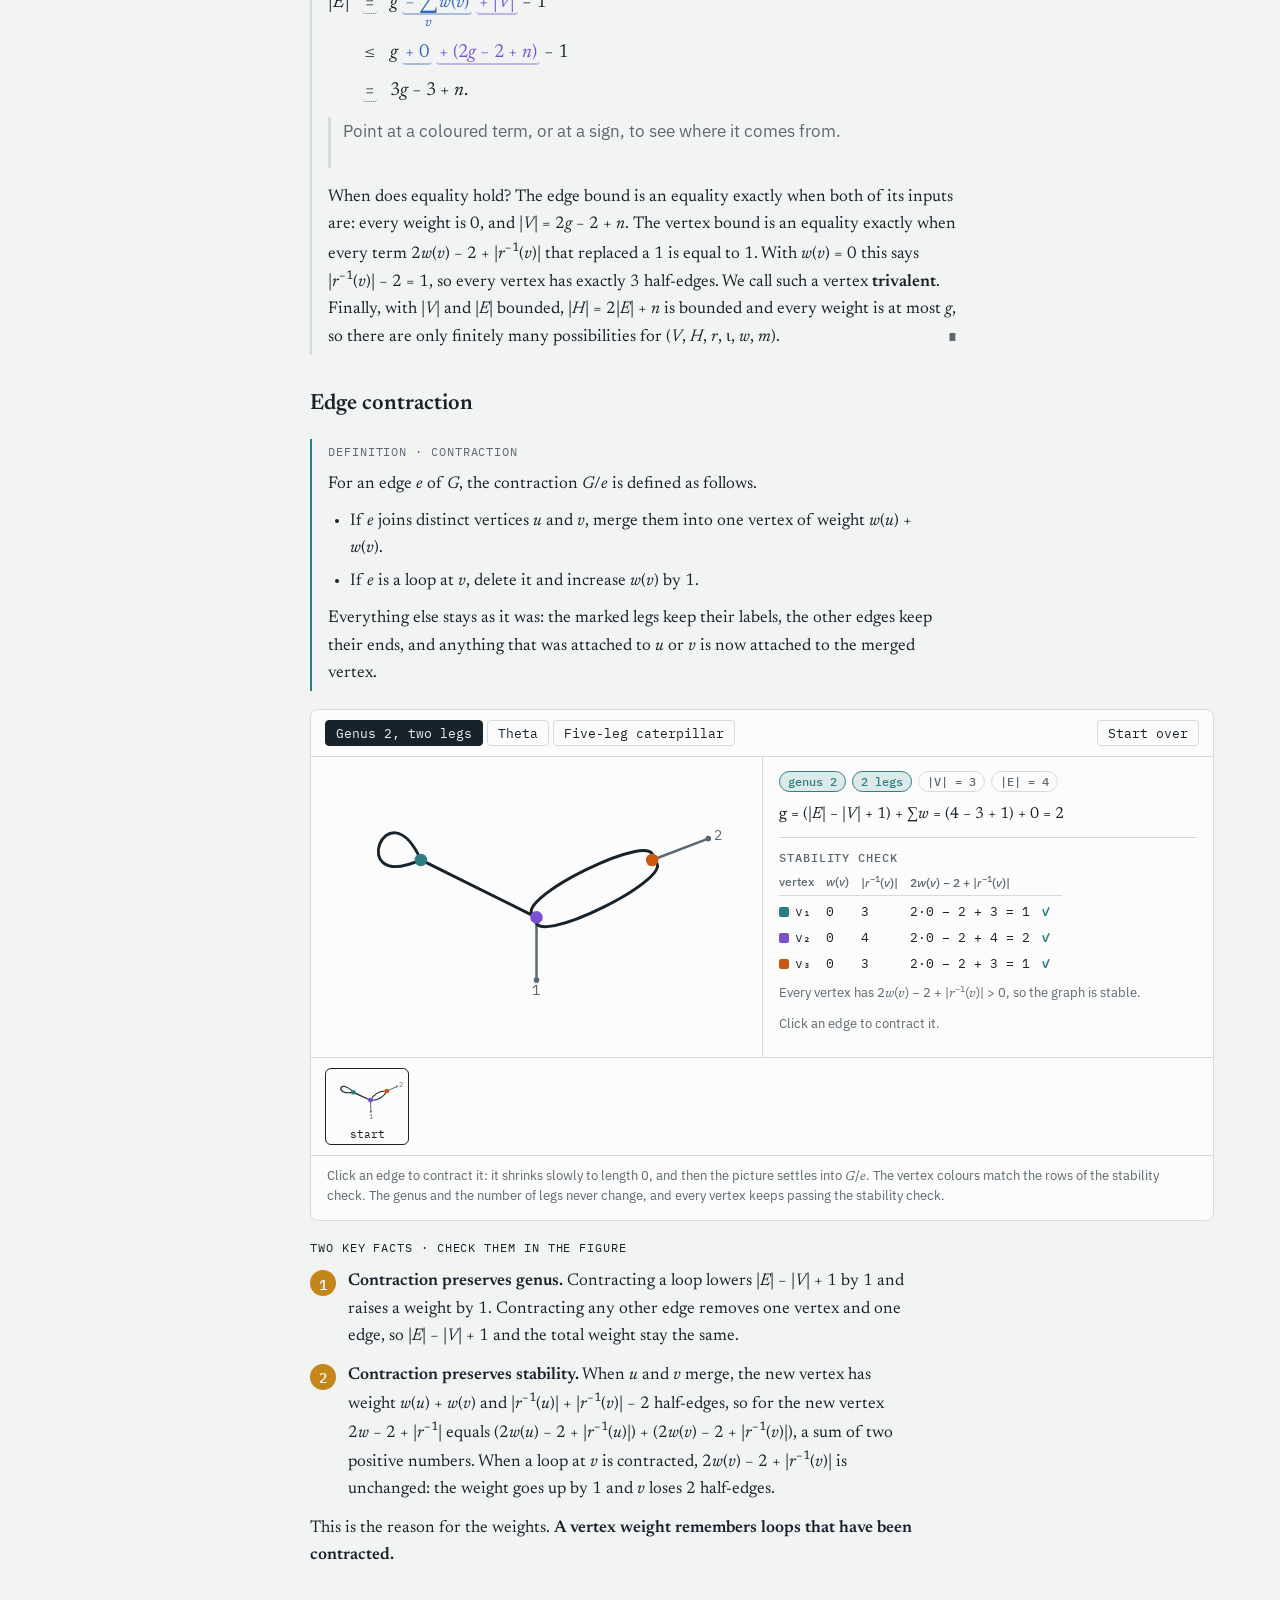
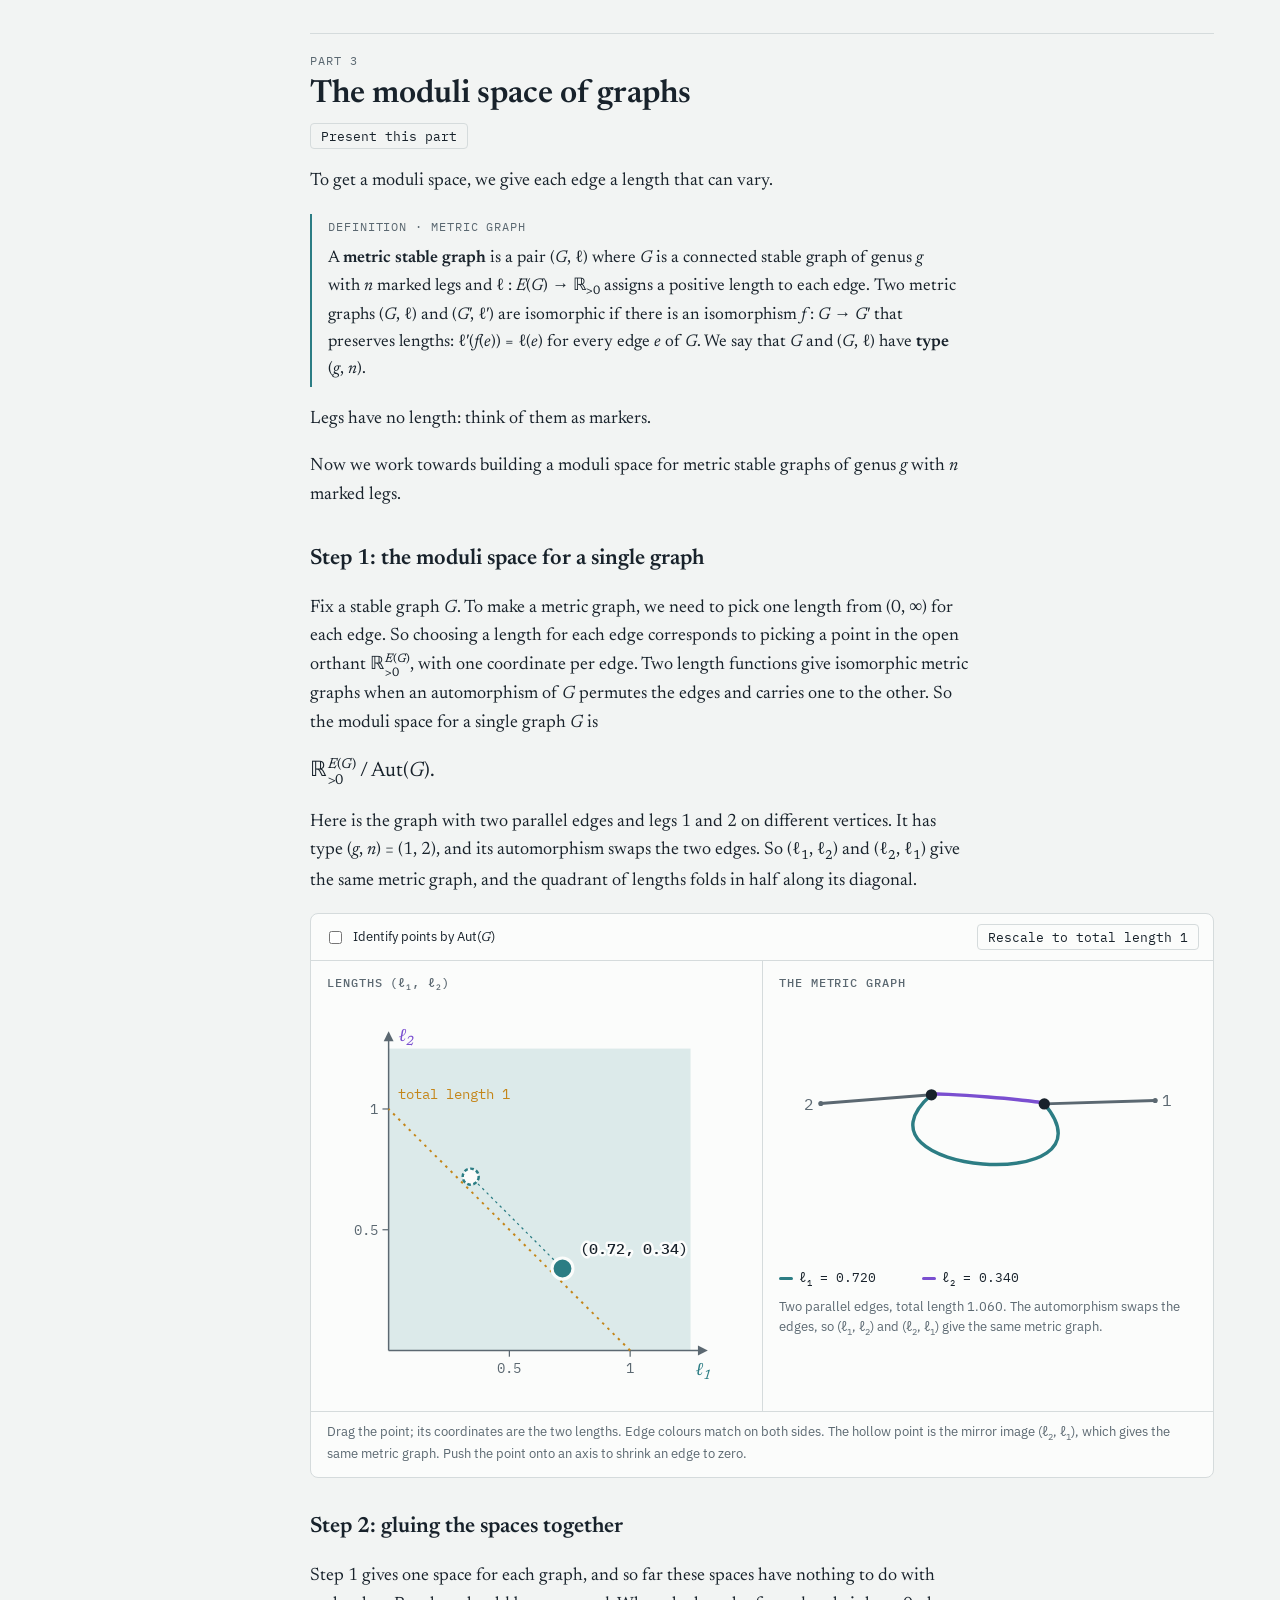
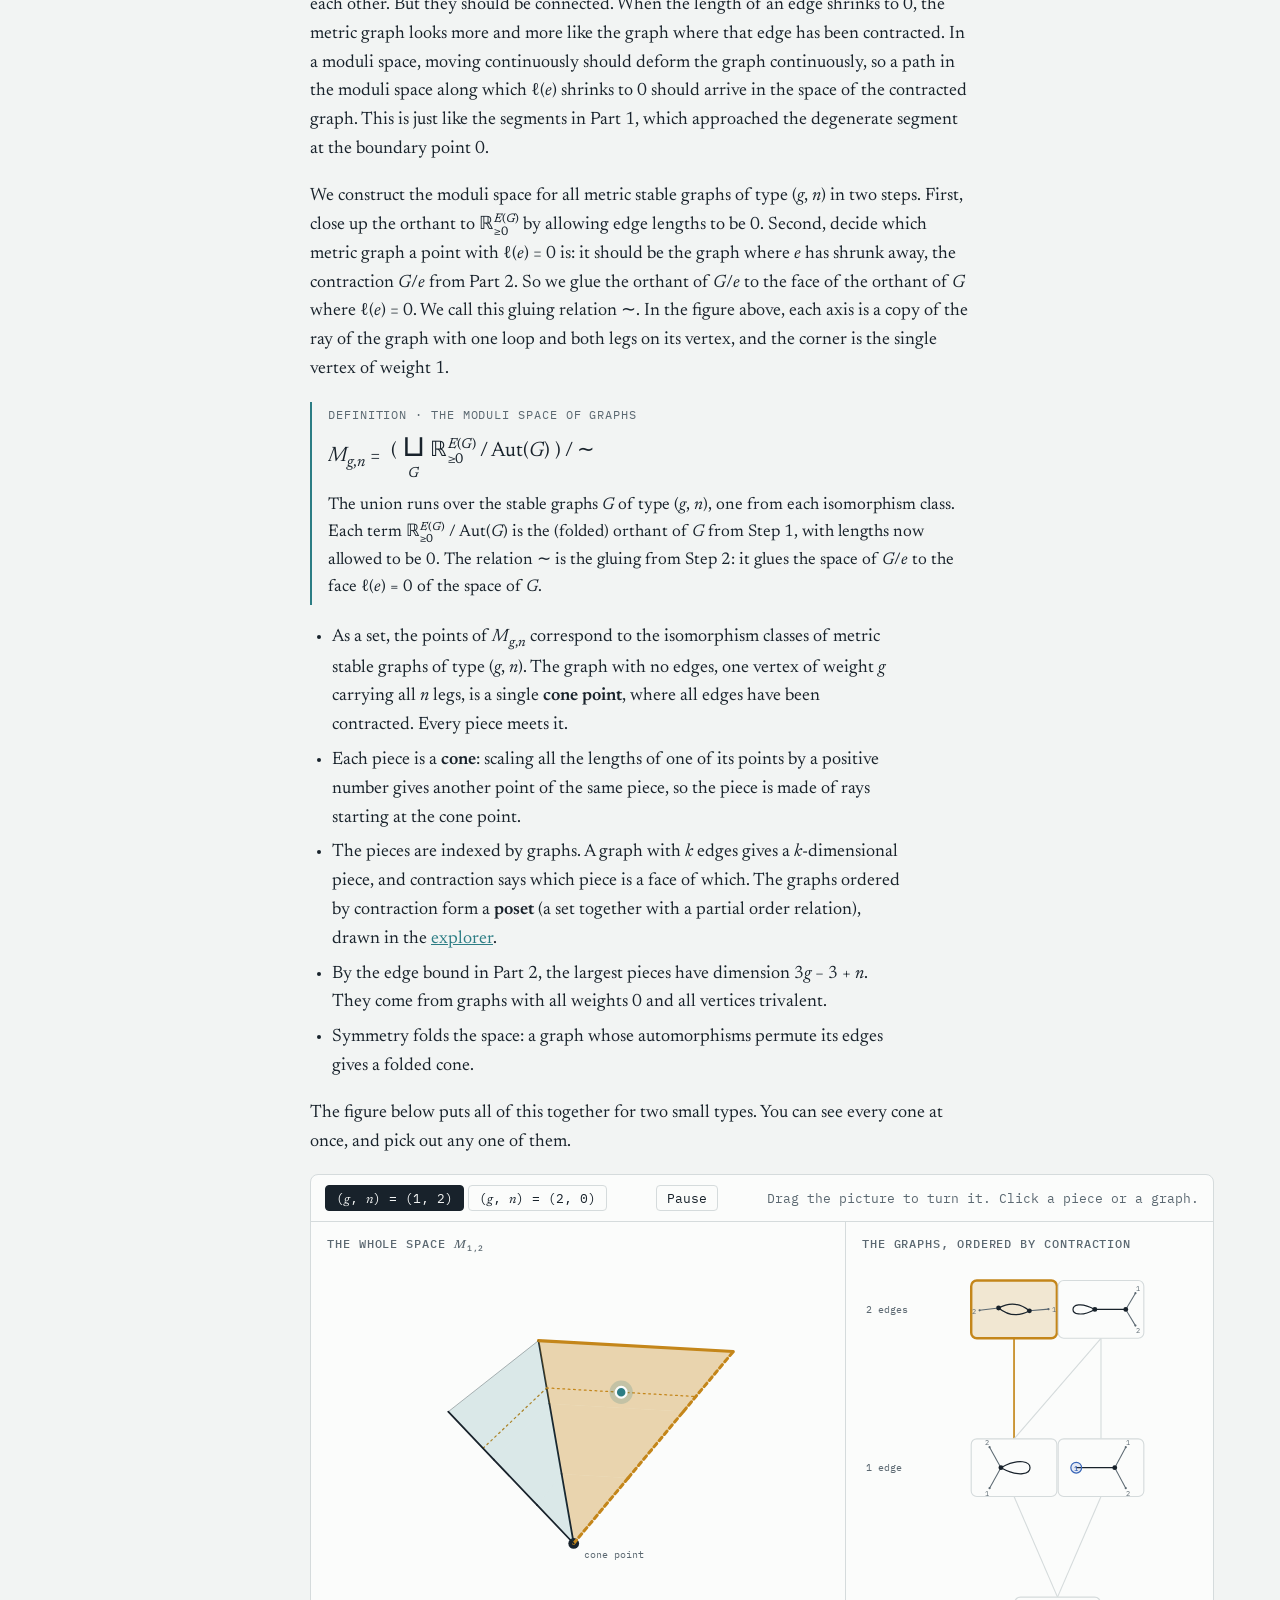
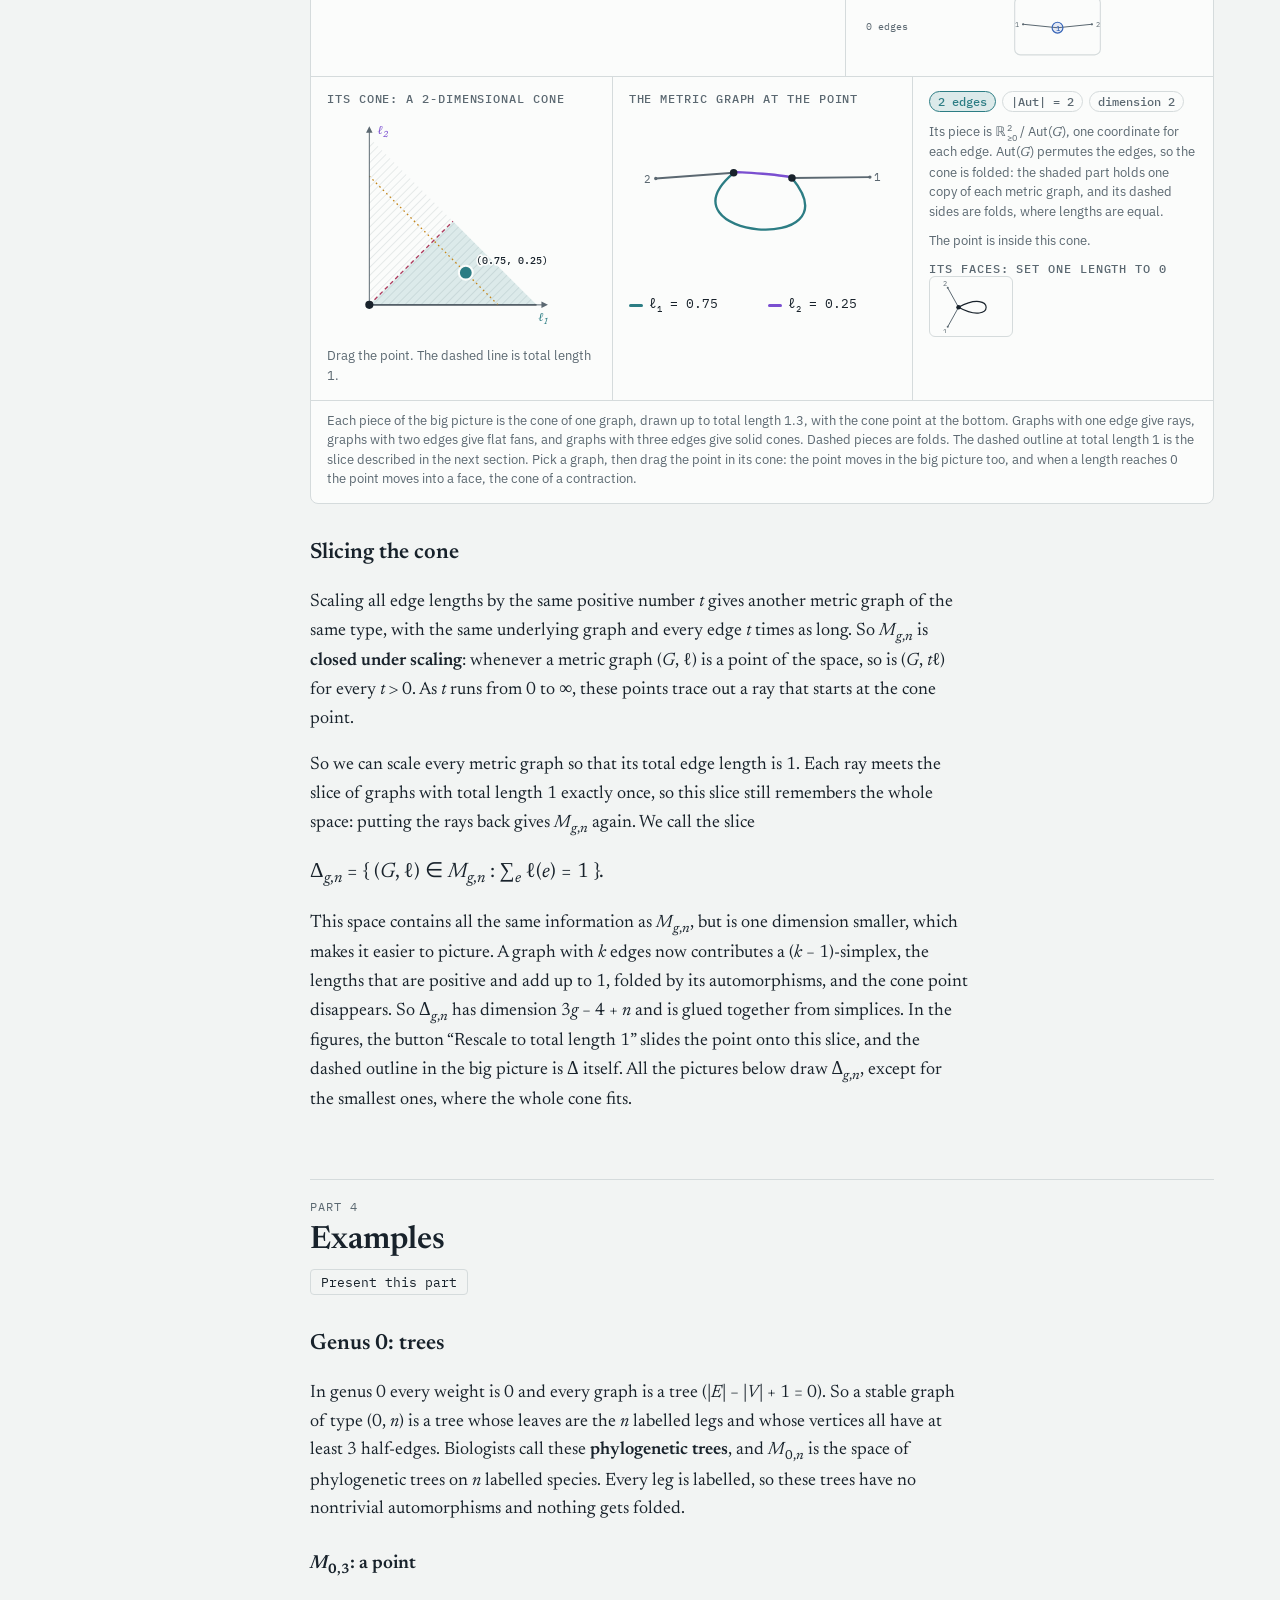
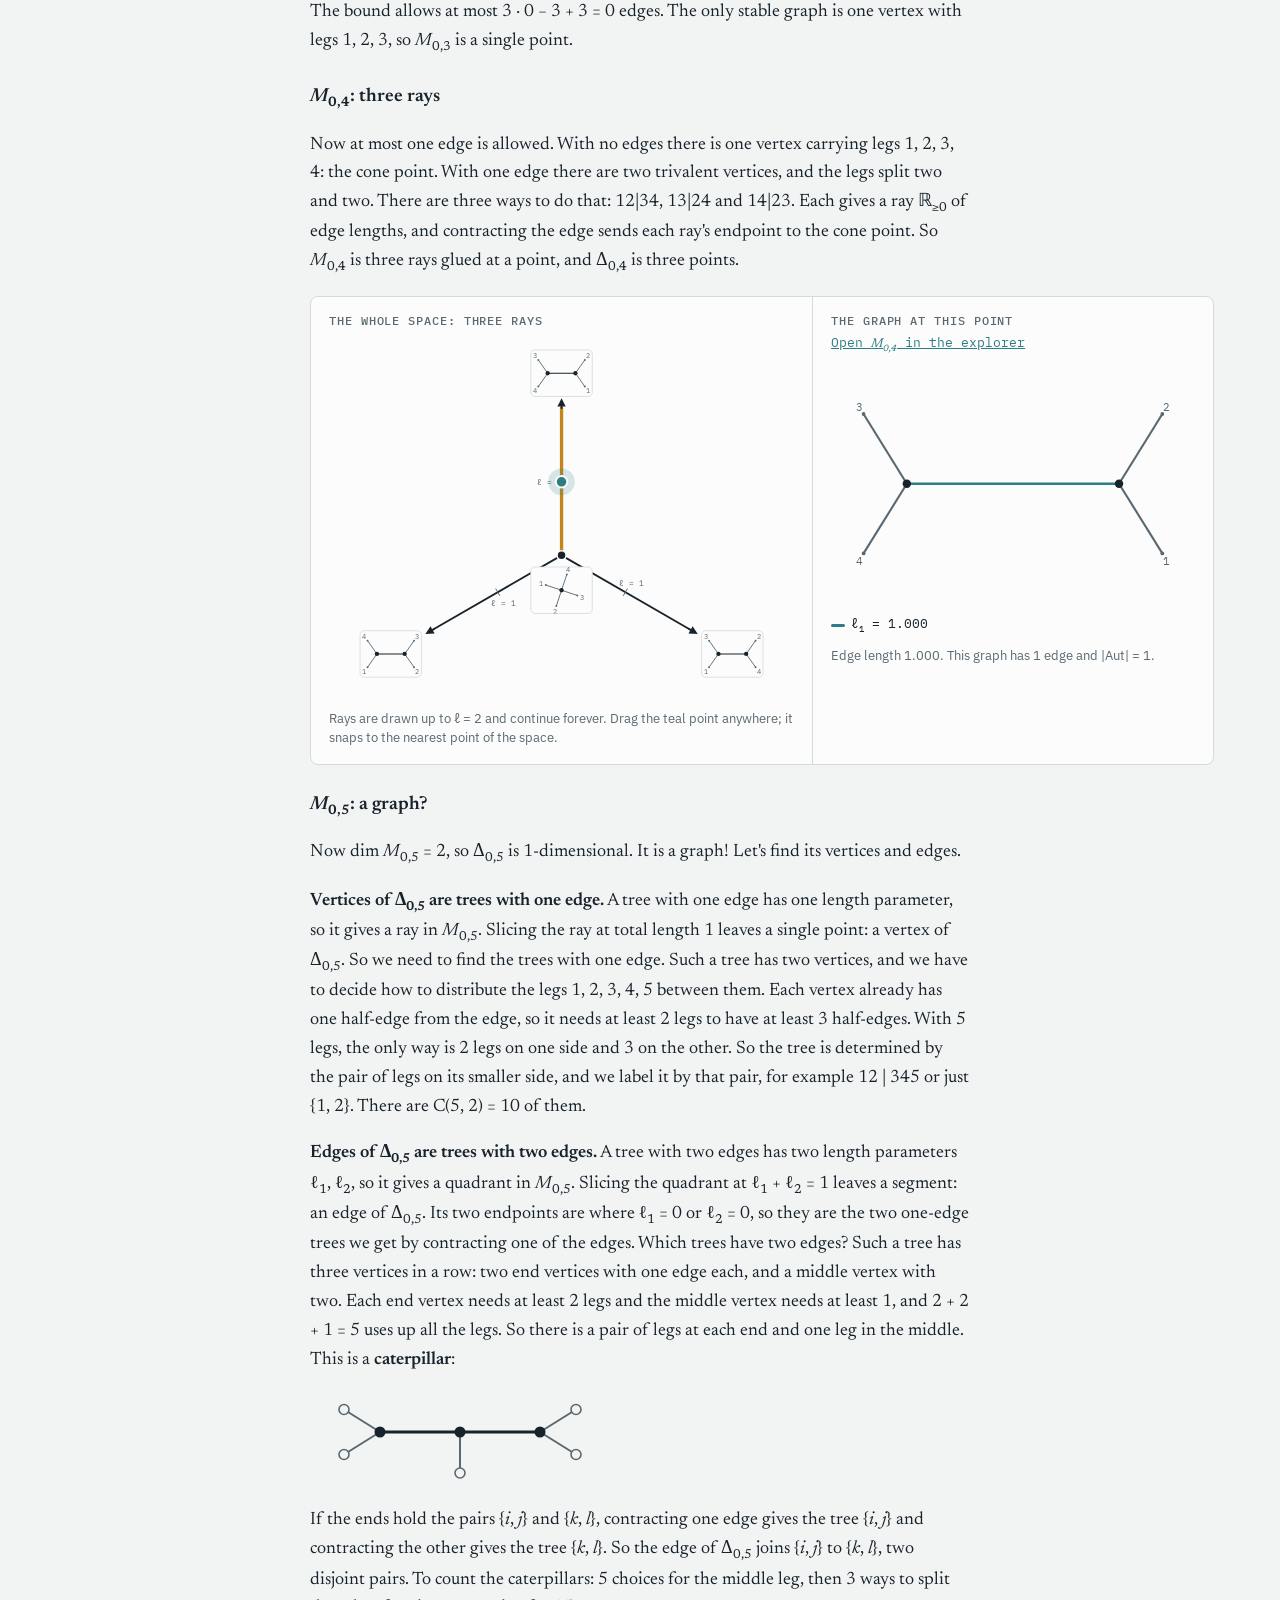
==== commit 13237f23: "Fix the 3D pinching surface growing without bound The canvas sat in an auto-sized grid track with no" ====
--- a/lecture.html
+++ b/lecture.html
@@ -10,8 +10,8 @@
 <link rel="preconnect" href="https://fonts.gstatic.com" crossorigin>
 <link rel="stylesheet" href="https://fonts.googleapis.com/css2?family=Newsreader:ital,opsz,wght@0,6..72,400;0,6..72,600;1,6..72,400&family=IBM+Plex+Sans:wght@400;500;600&family=IBM+Plex+Mono:wght@400;500&display=swap">
 <link rel="stylesheet" href="style.css?v=12">
-<link rel="stylesheet" href="lecture.css?v=16">
-<link rel="stylesheet" href="deck.css?v=10">
+<link rel="stylesheet" href="lecture.css?v=17">
+<link rel="stylesheet" href="deck.css?v=11">
 </head>
 <body>
 <div class="wrap notes-wrap">
@@ -406,7 +406,7 @@
 
         <figure class="fig" id="w-pinch">
           <div class="fig-pair pinch">
-            <div><h4>A surface of genus 2</h4><canvas id="pinch-3d" role="img" aria-label="A genus 2 surface in space with four curves that can pinch. Drag to turn it."></canvas><svg id="pinch-svg" viewBox="0 0 520 250" role="img" aria-label="A genus 2 surface with four curves that can pinch" hidden></svg></div>
+            <div><h4>A surface of genus 2</h4><div class="pinch-view"><canvas id="pinch-3d" role="img" aria-label="A genus 2 surface in space with four curves that can pinch. Drag to turn it."></canvas></div><svg id="pinch-svg" viewBox="0 0 520 250" role="img" aria-label="A genus 2 surface with four curves that can pinch" hidden></svg></div>
             <div class="live"><h4>Its dual graph</h4><div id="pinch-graph"></div><p class="note" id="pinch-note"></p></div>
           </div>
           <div class="pinch-ctl">
@@ -989,8 +989,8 @@
 <script src="js/spaces.js?v=8"></script>
 <script src="js/spacepic.js?v=7"></script>
 <script src="js/turntable.js?v=2"></script>
-<script src="js/surface3d.js?v=1"></script>
-<script src="js/lecture.js?v=18"></script>
+<script src="js/surface3d.js?v=2"></script>
+<script src="js/lecture.js?v=19"></script>
 <script src="js/deck.js?v=2"></script>
 </body>
 </html>
--- a/lecture.css
+++ b/lecture.css
@@ -285,7 +285,9 @@
 .ovl { text-decoration: overline; text-decoration-thickness: 1px; }
 .vc-back { stroke-dasharray: 3 4; stroke-width: 1.6; }
 .node-dot { fill: var(--nm); }
-#pinch-3d { display: block; width: 100%; aspect-ratio: 520 / 270; cursor: grab; touch-action: none; }
+/* the box sets the size; the canvas fills it, so the size of its drawing buffer never feeds back into the layout */
+.pinch-view { position: relative; width: 100%; aspect-ratio: 520 / 270; }
+#pinch-3d { position: absolute; inset: 0; display: block; width: 100%; height: 100%; cursor: grab; touch-action: none; }
 #pinch-3d.dragging { cursor: grabbing; }
 
 table.dict { border-collapse: collapse; font-size: 15px; min-width: 320px; }
--- a/deck.css
+++ b/deck.css
@@ -94,7 +94,7 @@
 .slot .fig-pair svg, .slot .space .pic svg { max-height: calc(100vh - 300px); }
 .slot #anat-svg, .slot #con-svg svg { max-height: calc(100vh - 360px); }
 .slot .live svg { max-height: calc(100vh - 420px); }
-.slot #pinch-svg, .slot #pinch-3d { max-height: calc(100vh - 400px); }
+.slot #pinch-svg, .slot .pinch-view { max-height: calc(100vh - 400px); }
 .slot .pinch-sl { grid-template-columns: repeat(4, max-content); gap: 8px 28px; }
 .slot .pinch-ctl { padding: 8px 16px; }
 .slot .pinch-ctl input { width: 160px; }
